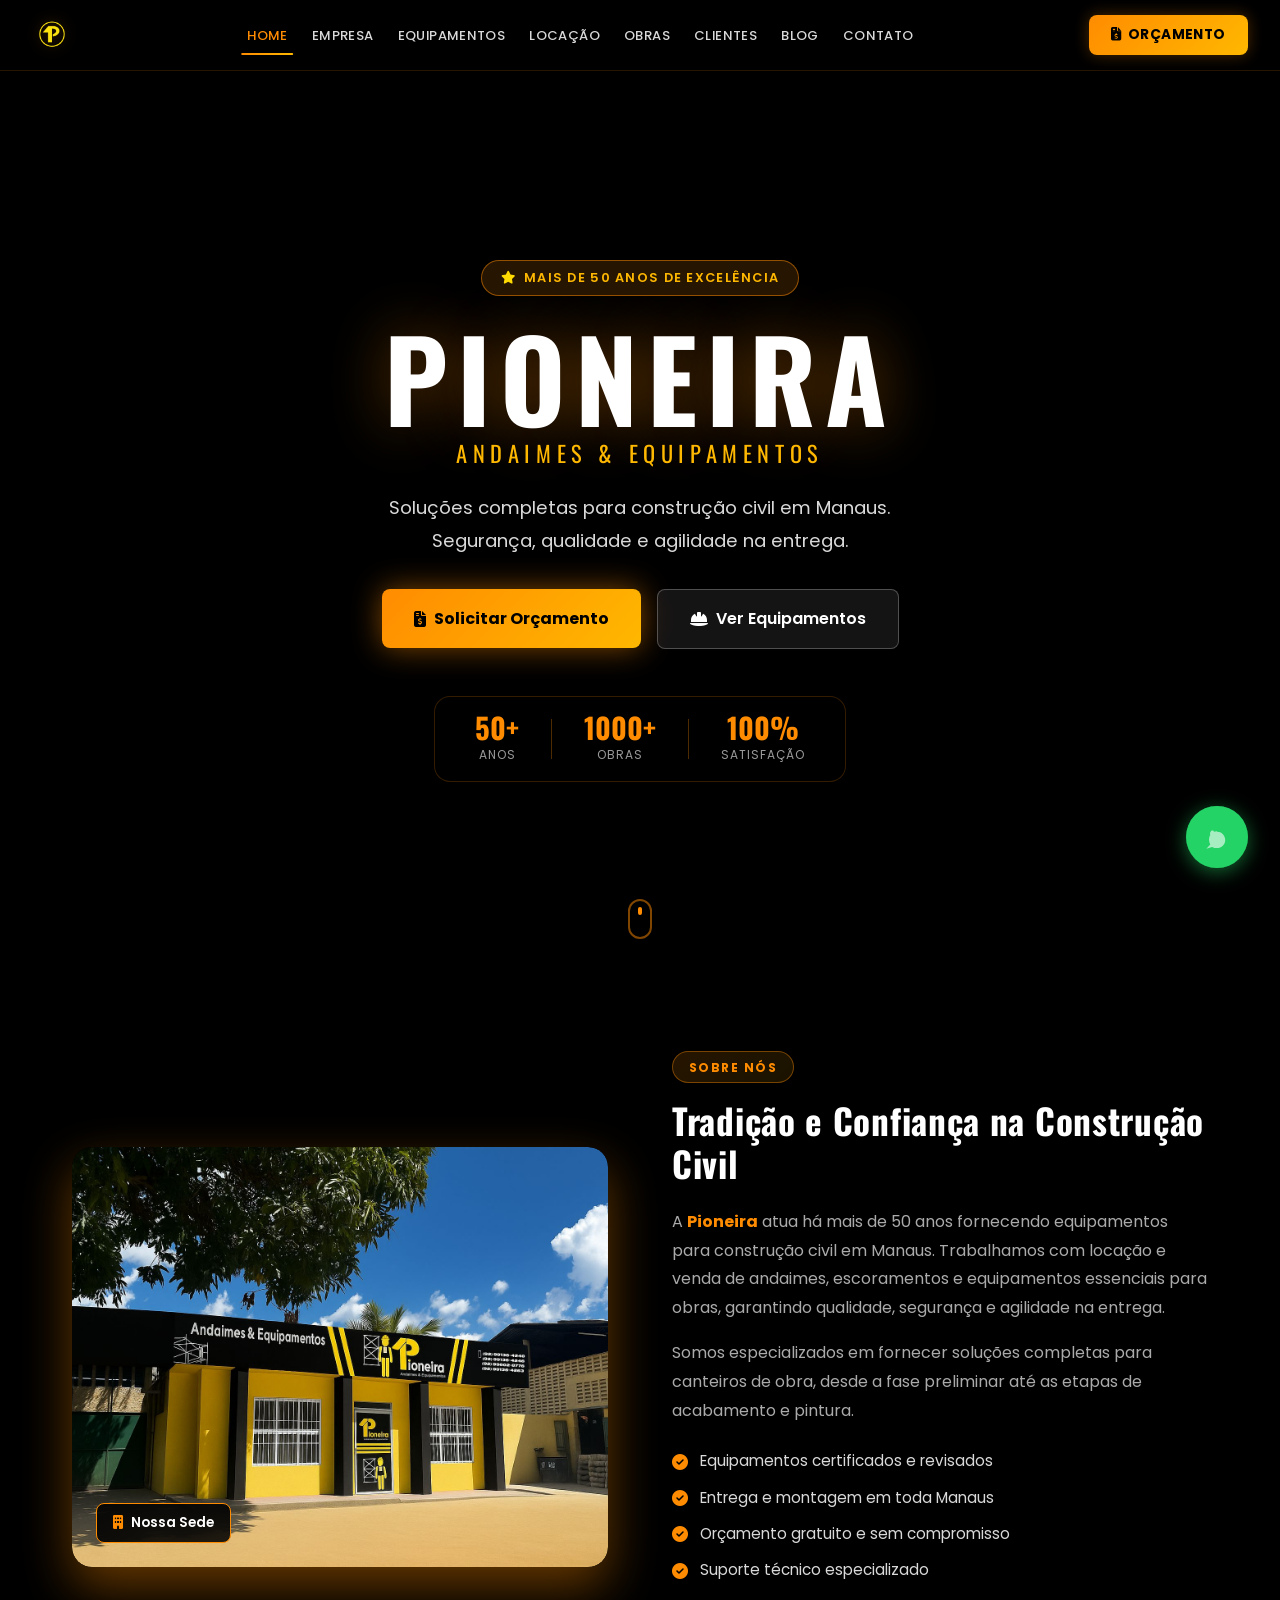
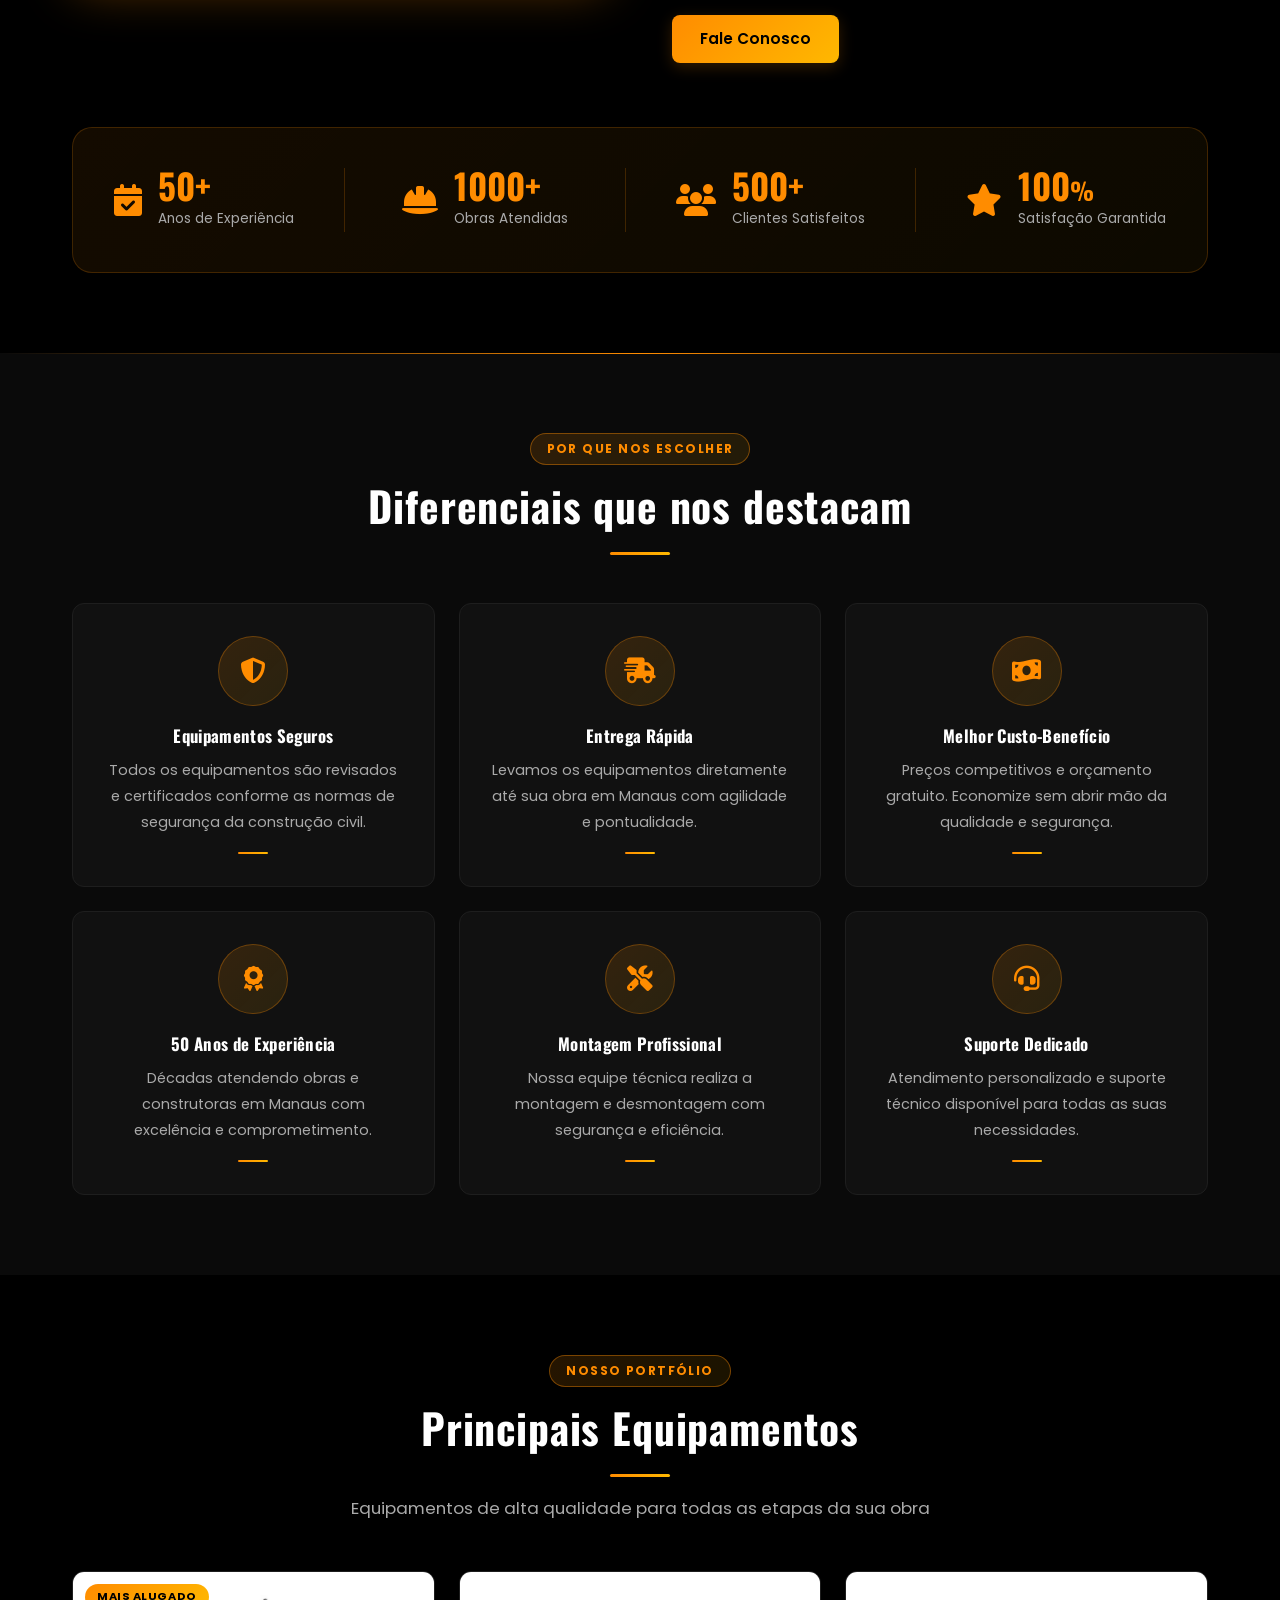
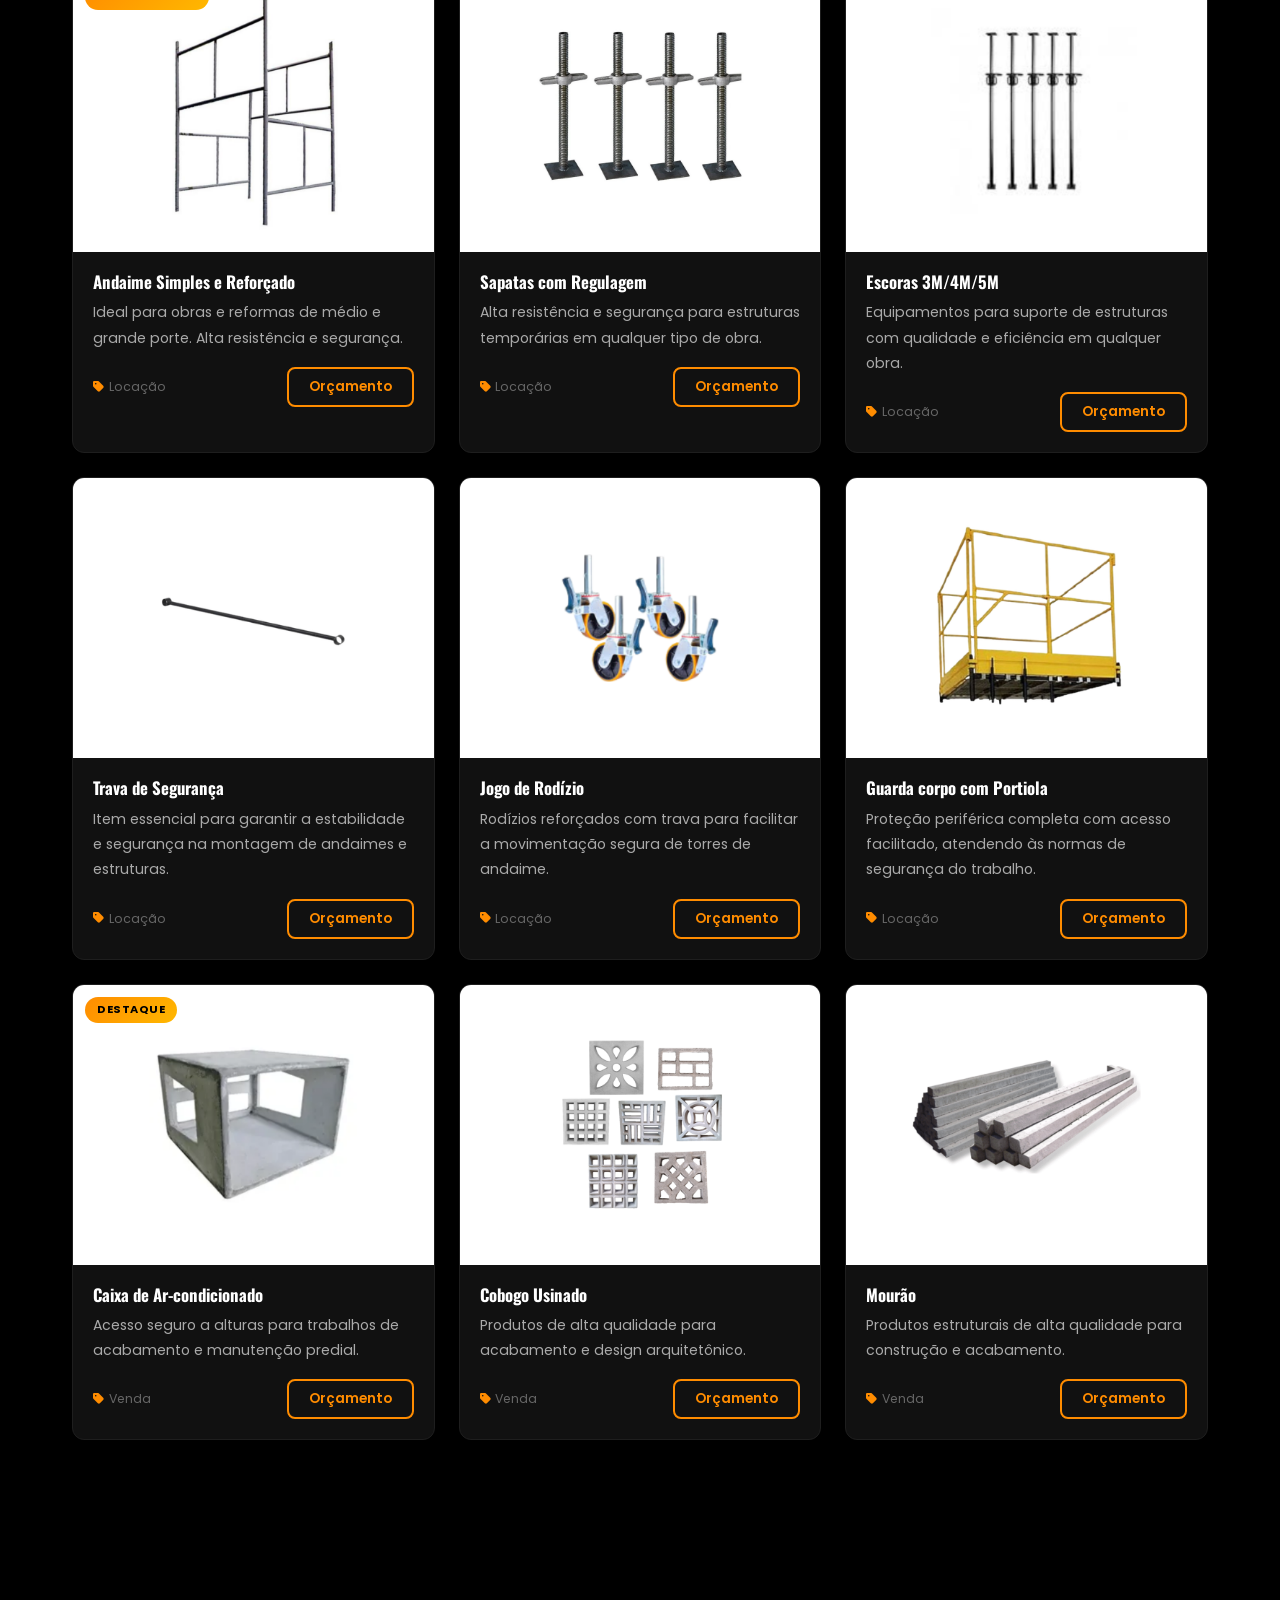
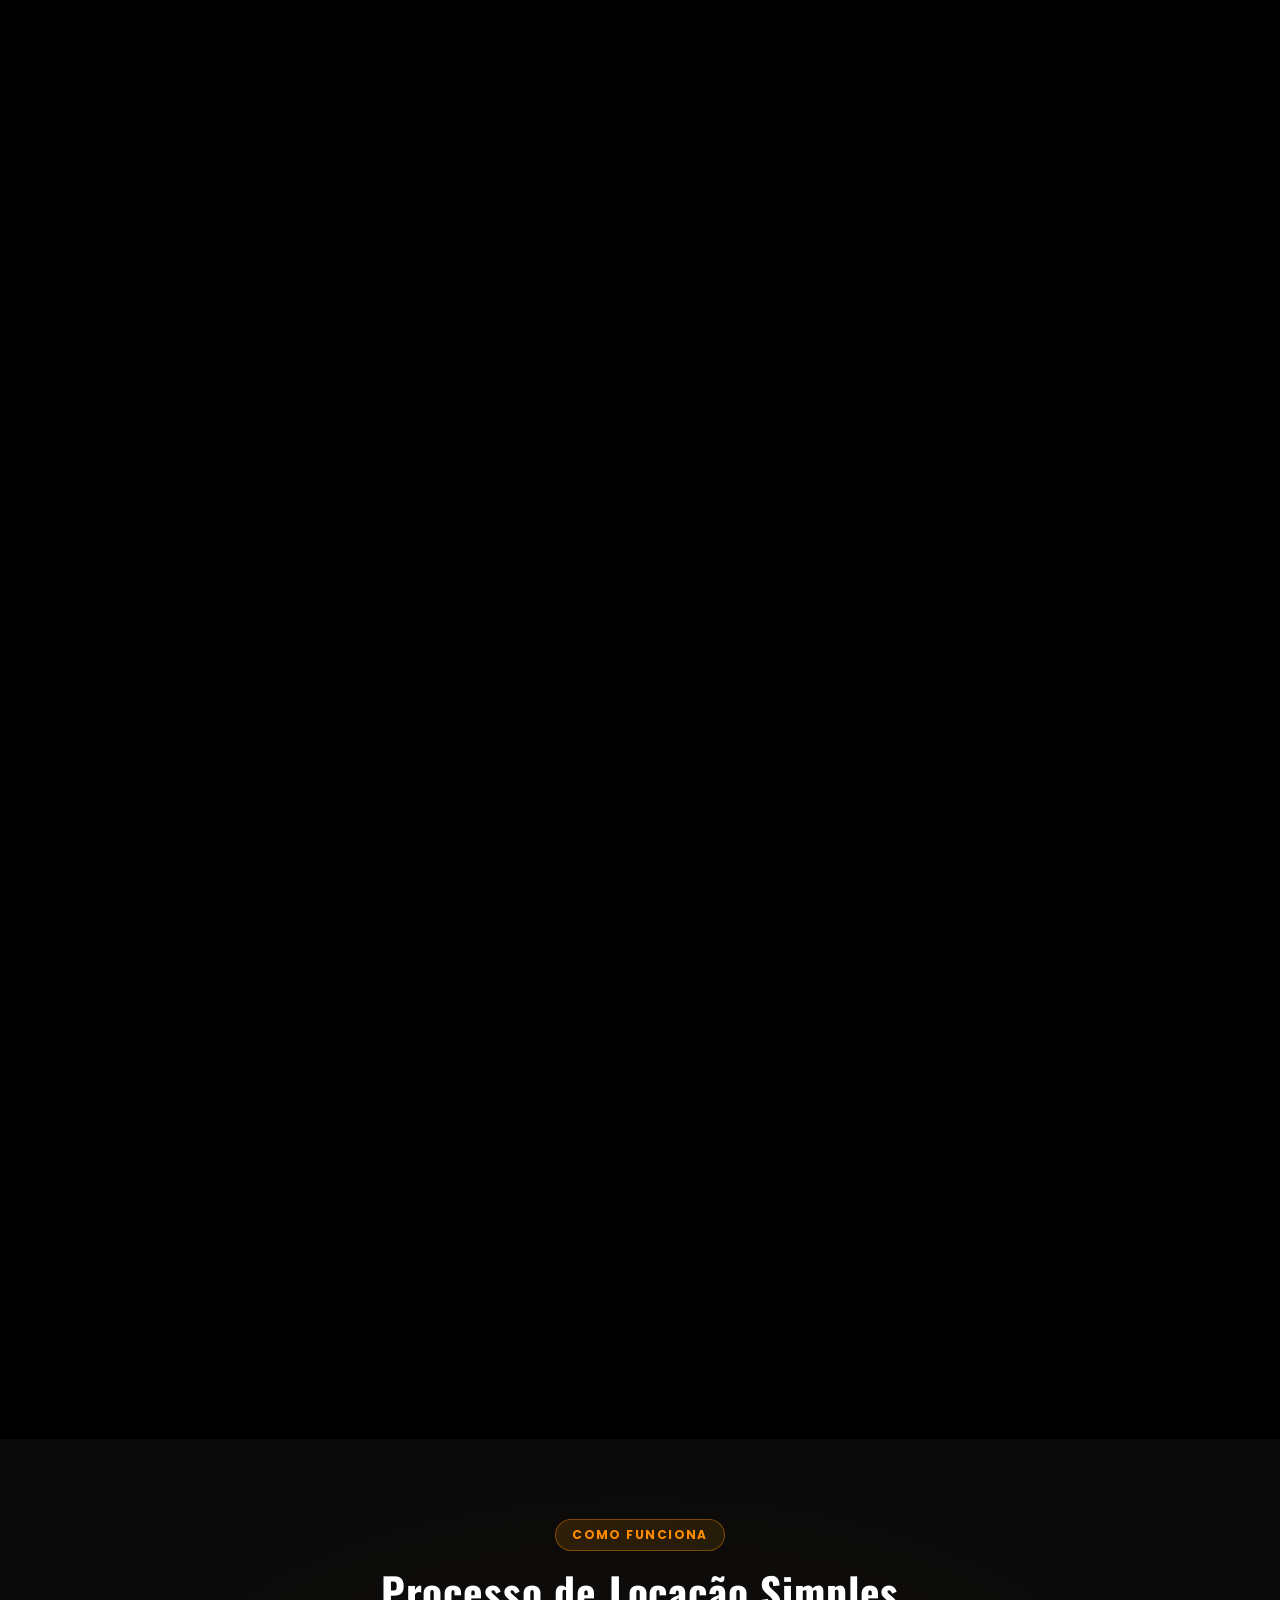
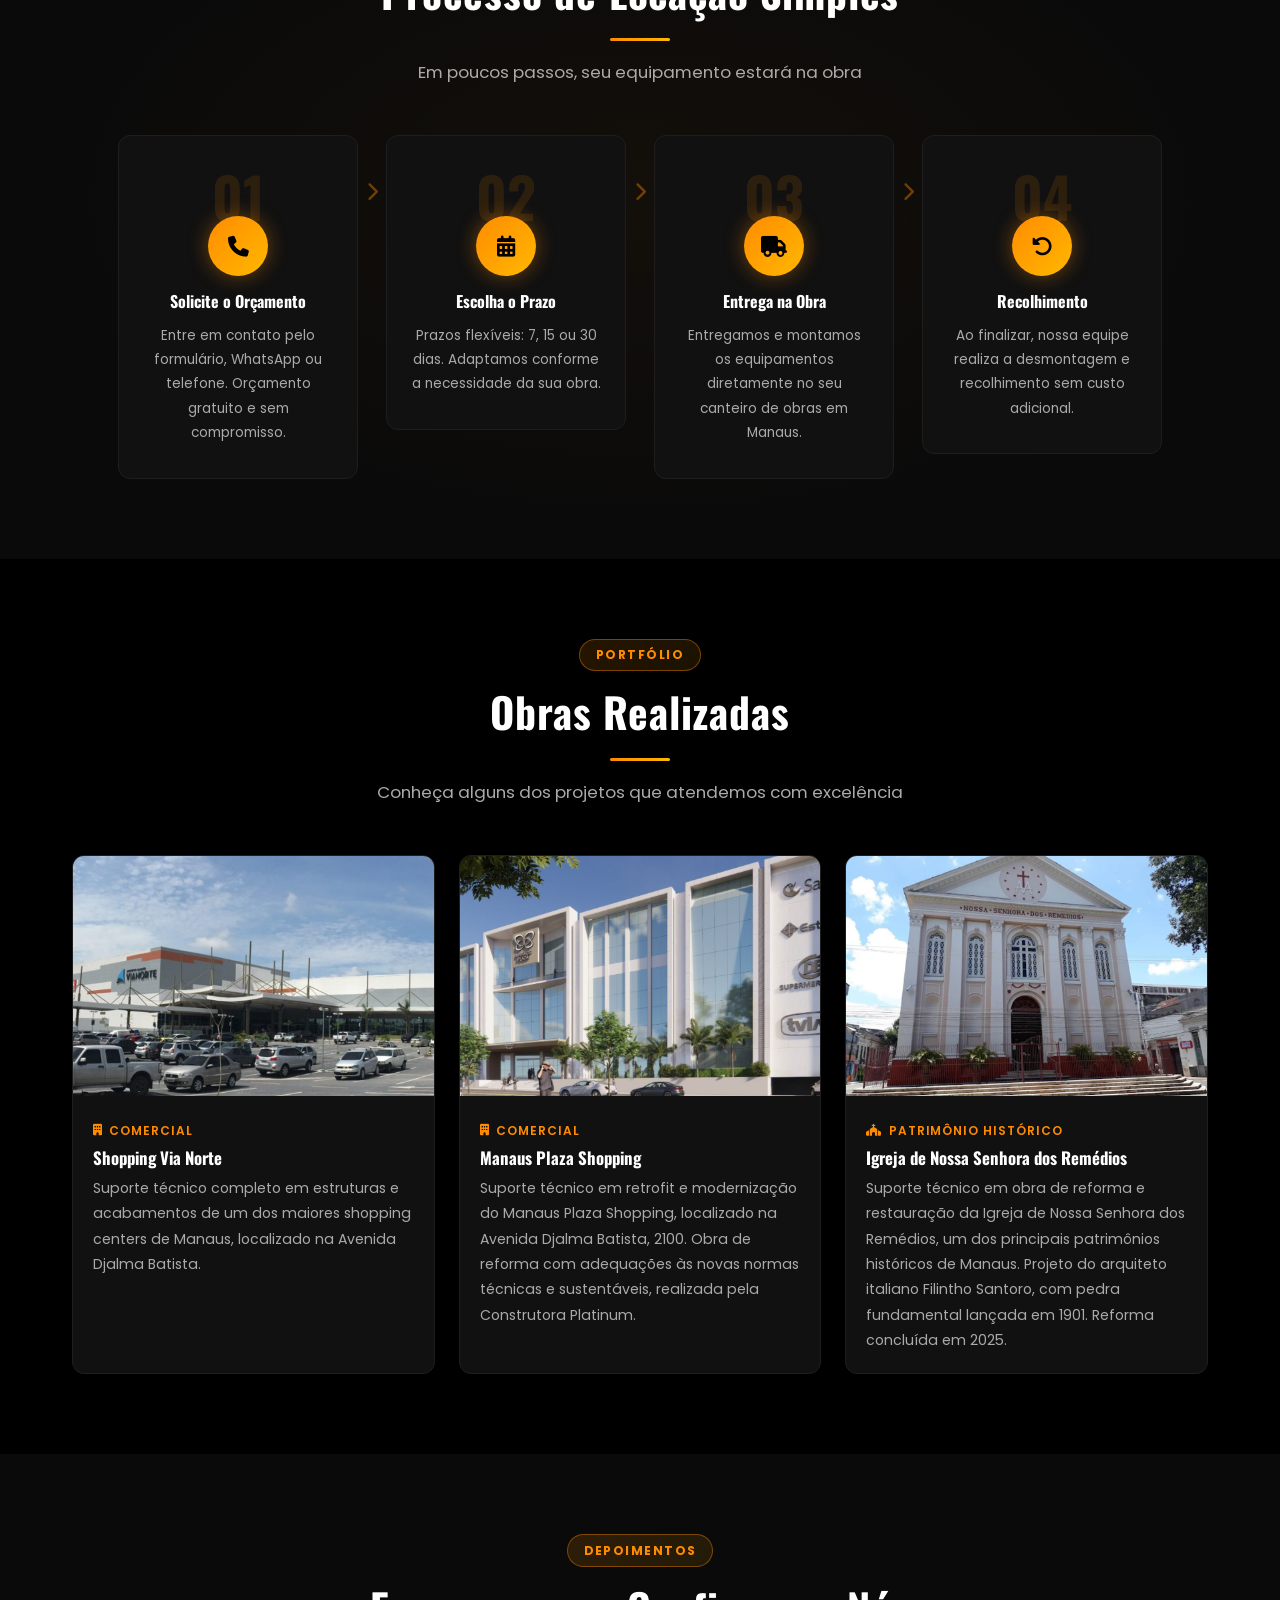
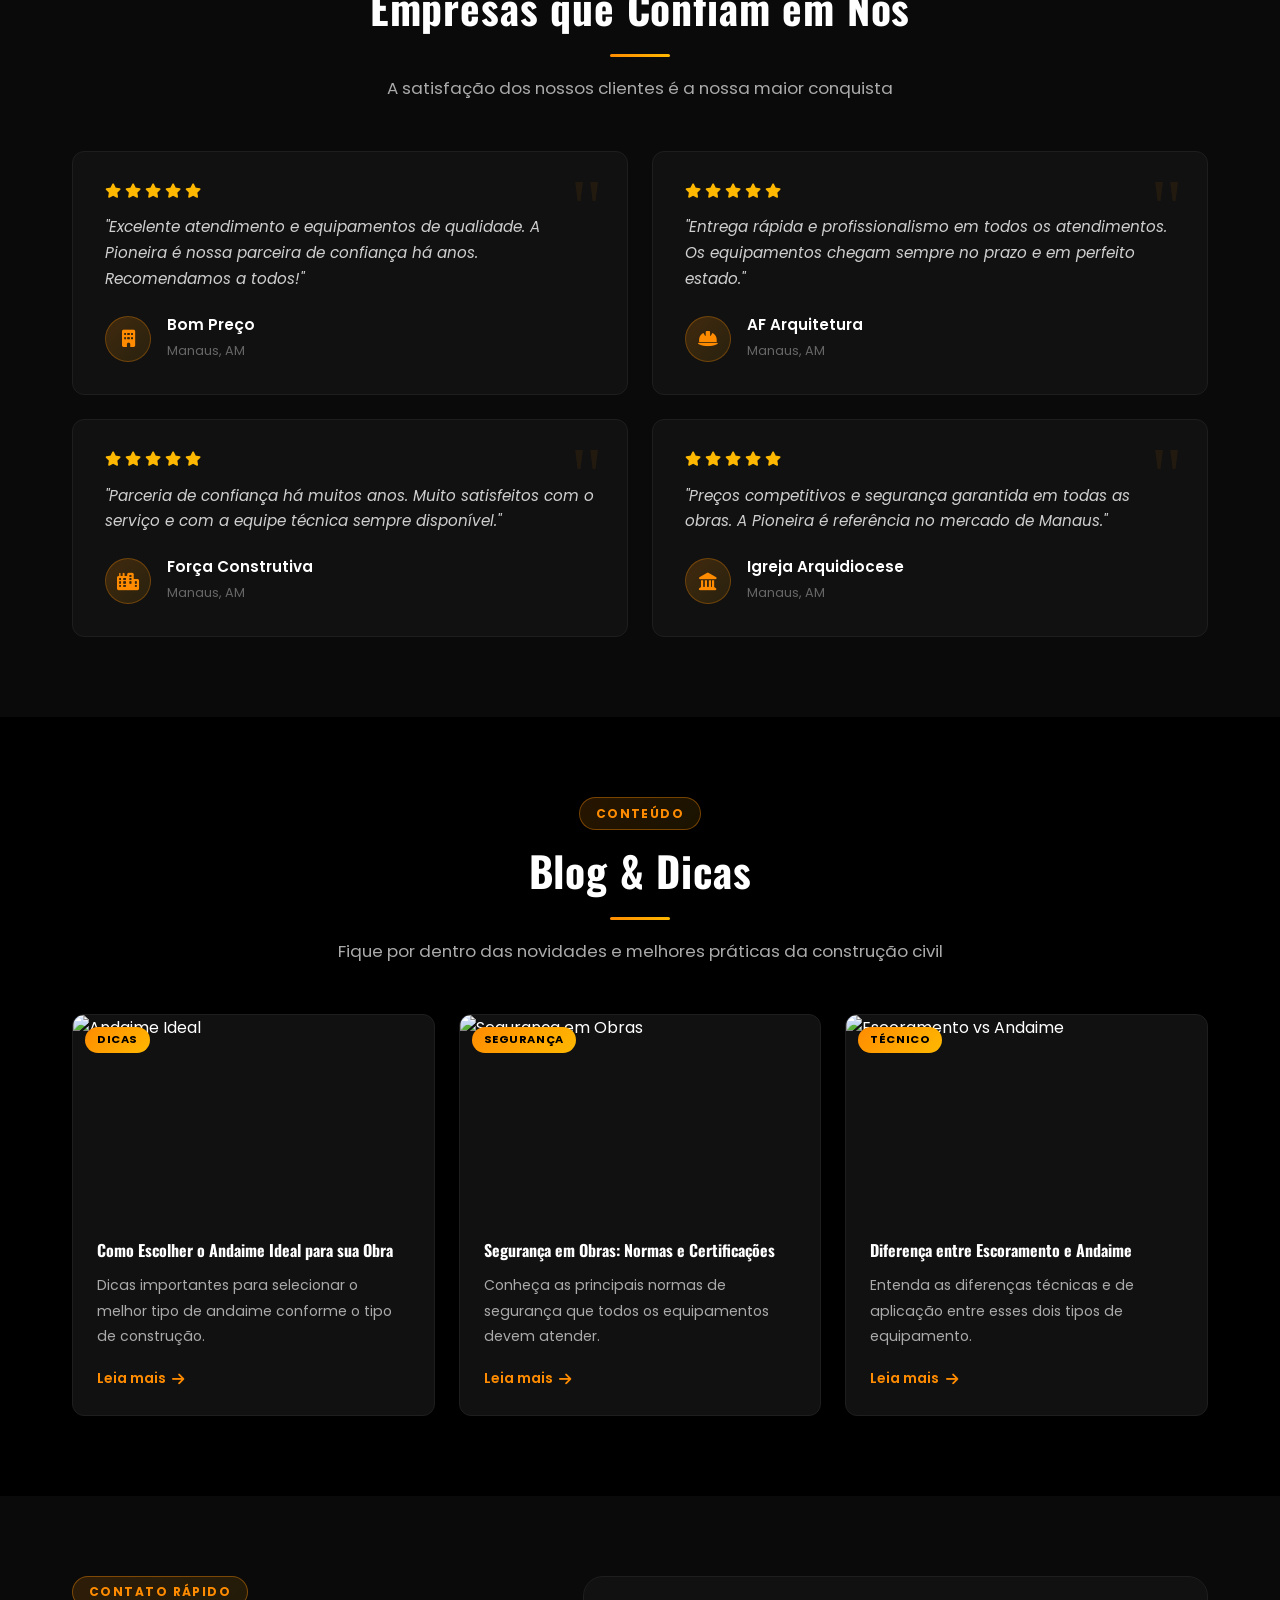
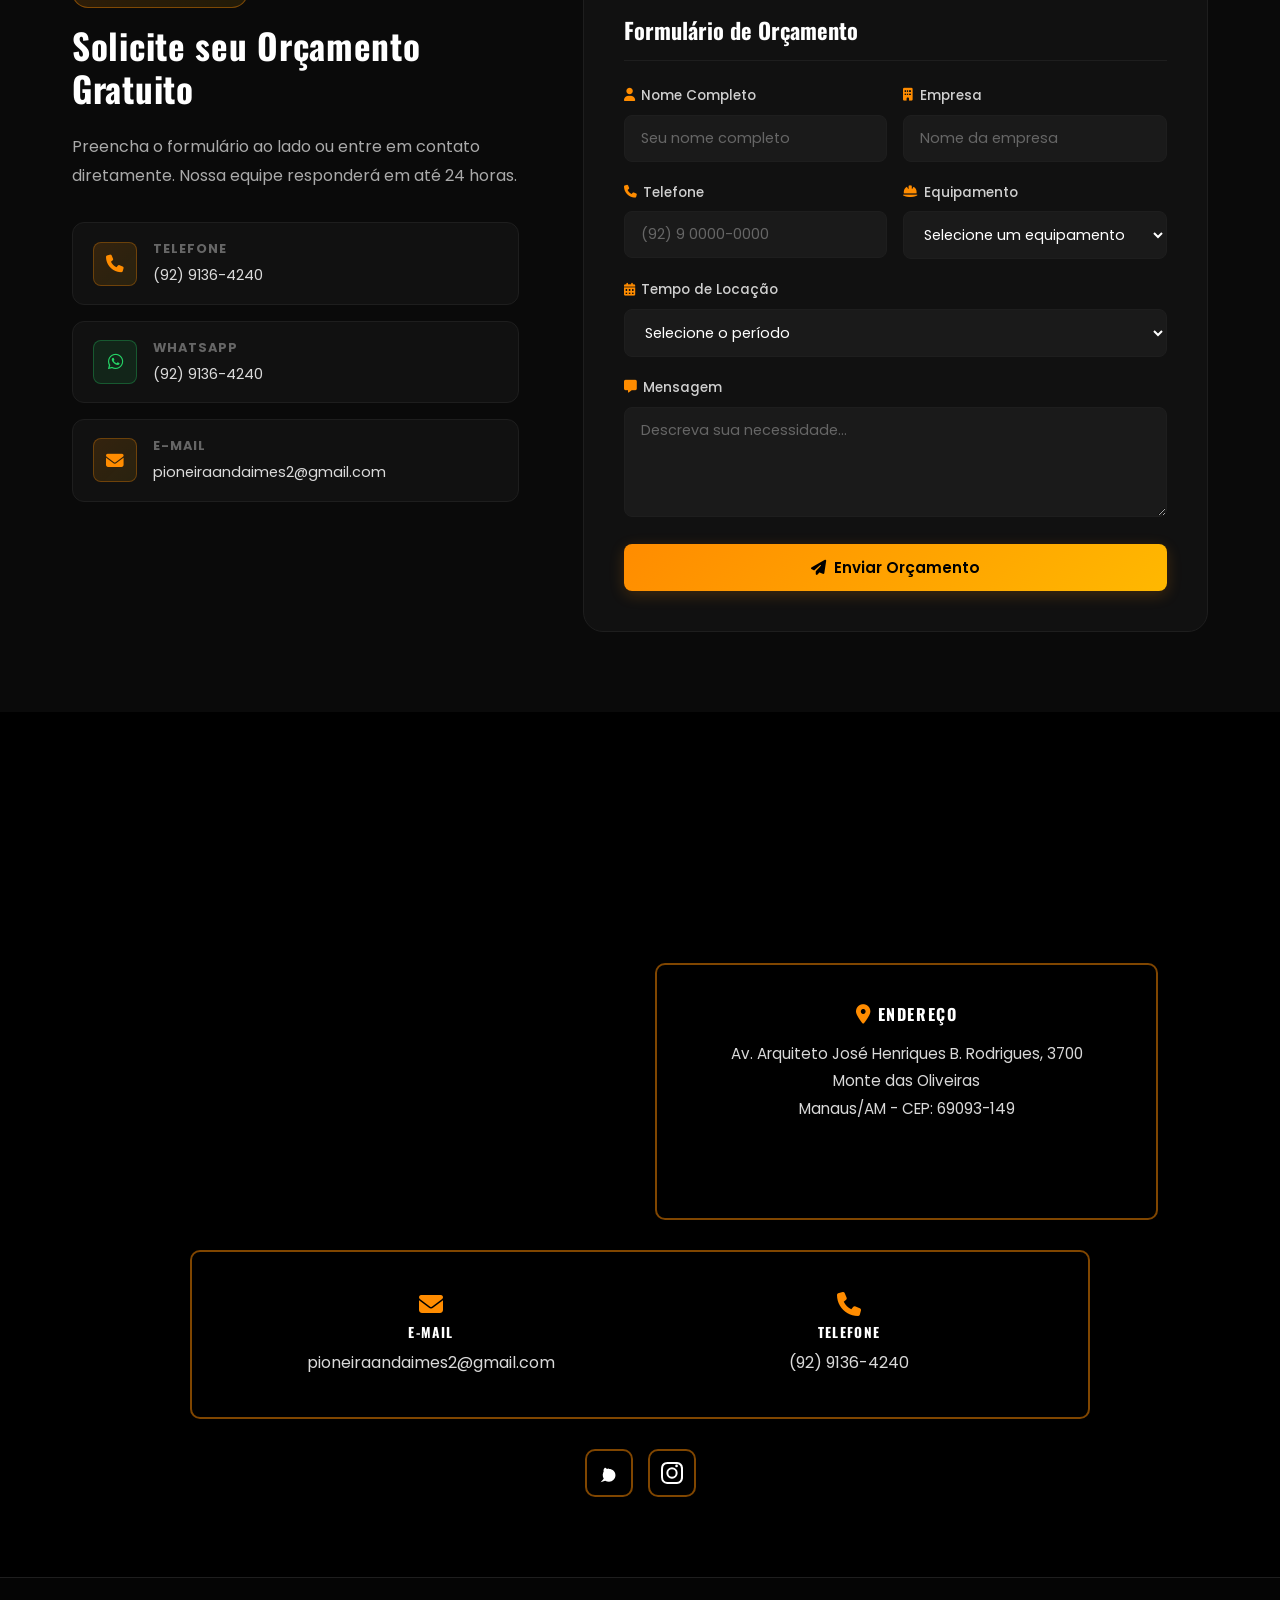
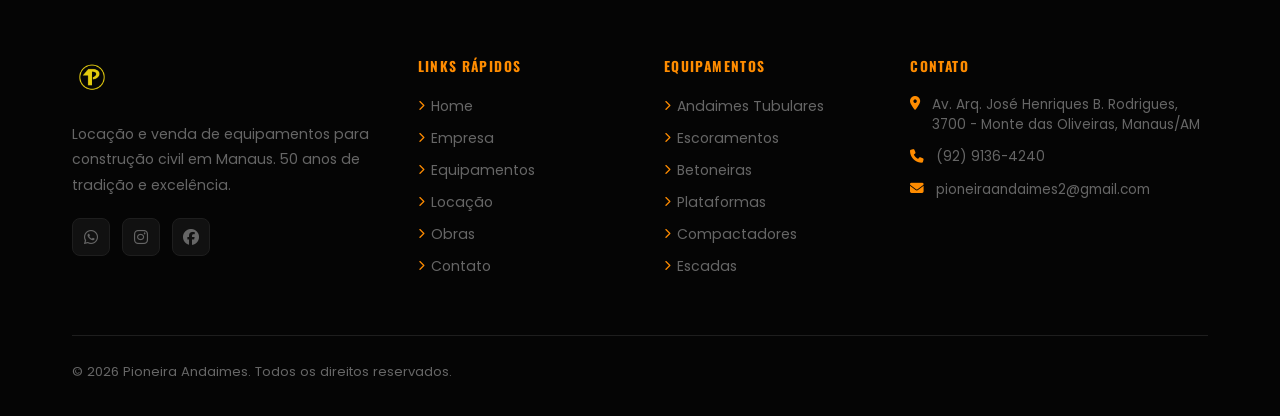
==== index.html @ 48df4286 "finalizado, graças a deus" ====
<!DOCTYPE html>
<html lang="pt-br">
<head>
    <meta charset="UTF-8">
    <meta name="viewport" content="width=device-width, initial-scale=1.0">
    <title>Pioneira | Andaimes e Equipamentos para Construção Civil</title>
   <meta name="description" content="Locação e venda de andaimes, escoramentos e equipamentos para construção civil em Manaus. 50 anos de experiência, segurança e qualidade.">
    <meta name="keywords" content="andaimes, locação, equipamentos, construção civil, Manaus">
    <link rel="preconnect" href="https://fonts.googleapis.com">
    <link rel="preconnect" href="https://fonts.gstatic.com" crossorigin>
    <link href="https://fonts.googleapis.com/css2?family=Poppins:wght@300;400;500;600;700;800;900&family=Oswald:wght@400;500;600;700&display=swap" rel="stylesheet">
   <!-- Adicione esta linha para o favicon -->
    <link rel="icon" href="imagens/logo.png" type="image/png">
    
    <link rel="stylesheet" href="https://cdnjs.cloudflare.com/ajax/libs/font-awesome/6.5.0/css/all.min.css">
    
    <link rel="stylesheet" href="css/styles.css">
</head>
<body>
    <header class="header" id="header">
        <nav class="navbar">
            <div class="navbar-container">
                <div class="navbar-logo">
                    <a href="#home">
                        <img src="imagens/logo.png" class="logo-img" alt="Pioneira Logo">
                    </a>
                </div>
                <ul class="navbar-menu" id="navbarMenu">
                    <li><a href="#home" class="nav-link">Home</a></li>
                    <li><a href="#empresa" class="nav-link">Empresa</a></li>
                    <li><a href="#equipamentos" class="nav-link">Equipamentos</a></li>
                    <li><a href="#locacao" class="nav-link">Locação</a></li>
                    <li><a href="#obras" class="nav-link">Obras</a></li>
                    <li><a href="#clientes" class="nav-link">Clientes</a></li>
                    <li><a href="#blog" class="nav-link">Blog</a></li>
                    <li><a href="#contato" class="nav-link">Contato</a></li>
                </ul>

                <!-- CTA + TOGGLE - DIREITA -->
                <div class="navbar-right">
                    <a href="#orcamento" class="btn btn-nav-cta">
                        <i class="fa-solid fa-file-invoice-dollar"></i>
                        Orçamento
                    </a>
                    <button class="navbar-toggle" id="navbarToggle" aria-label="Menu">
                        <span></span>
                        <span></span>
                        <span></span>
                    </button>
                </div>

            </div>
        </nav>
    </header>

    <!-- ==================== HERO ==================== -->
    <section class="hero" id="home">
        <video class="hero-video" autoplay muted loop playsinline>
            <source src="video/obra.mp4" type="video/mp4">
        </video>
        <div class="hero-overlay"></div>

        <div class="hero-particles">
            <span class="particle"></span>
            <span class="particle"></span>
            <span class="particle"></span>
            <span class="particle"></span>
            <span class="particle"></span>
            <span class="particle"></span>
        </div>

        <div class="hero-content">
            <div class="hero-badge">
                <i class="fa-solid fa-star"></i>
                Mais de 50 anos de excelência
            </div>
            <h1 class="hero-title">
                <span class="hero-title-line">PIONEIRA</span>
                <span class="hero-title-sub">ANDAIMES &amp; EQUIPAMENTOS</span>
            </h1>
            <p class="hero-subtitle">Soluções completas para construção civil em Manaus. Segurança, qualidade e agilidade na entrega.</p>
            <div class="hero-actions">
                <a href="#orcamento" class="btn btn-hero-primary">
                    <i class="fa-solid fa-file-invoice-dollar"></i>
                    Solicitar Orçamento
                </a>
                <a href="#equipamentos" class="btn btn-hero-secondary">
                    <i class="fa-solid fa-hard-hat"></i>
                    Ver Equipamentos
                </a>
            </div>
            <div class="hero-stats">
                <div class="hero-stat">
                    <strong>50+</strong>
                    <span>Anos</span>
                </div>
                <div class="hero-stat-divider"></div>
                <div class="hero-stat">
                    <strong>1000+</strong>
                    <span>Obras</span>
                </div>
                <div class="hero-stat-divider"></div>
                <div class="hero-stat">
                    <strong>100%</strong>
                    <span>Satisfação</span>
                </div>
            </div>
        </div>

        <div class="hero-scroll-indicator">
            <span></span>
        </div>
    </section>

    <!-- ==================== SOBRE A EMPRESA ==================== -->
    <section class="sobre" id="empresa">
        <div class="container">
            <div class="sobre-grid">
                <div class="sobre-image-wrapper reveal-left">
                    <div class="sobre-image-frame">
                        <img src="imagens/frentedaempresa.jpg" alt="Frente da Empresa Pioneira" class="sobre-img">
                        <div class="sobre-image-badge">
                            <i class="fa-solid fa-building"></i>
                            <span>Nossa Sede</span>
                        </div>
                    </div>
                </div>
                <div class="sobre-text-wrapper reveal-right">
                    <div class="section-label">Sobre Nós</div>
                    <h2 class="section-title-left">Tradição e Confiança na Construção Civil</h2>
                    <p>A <strong>Pioneira</strong> atua há mais de 50 anos fornecendo equipamentos para construção civil em Manaus. Trabalhamos com locação e venda de andaimes, escoramentos e equipamentos essenciais para obras, garantindo qualidade, segurança e agilidade na entrega.</p>
                    <p>Somos especializados em fornecer soluções completas para canteiros de obra, desde a fase preliminar até as etapas de acabamento e pintura.</p>
                    <div class="sobre-features">
                        <div class="sobre-feature">
                            <i class="fa-solid fa-check-circle"></i>
                            <span>Equipamentos certificados e revisados</span>
                        </div>
                        <div class="sobre-feature">
                            <i class="fa-solid fa-check-circle"></i>
                            <span>Entrega e montagem em toda Manaus</span>
                        </div>
                        <div class="sobre-feature">
                            <i class="fa-solid fa-check-circle"></i>
                            <span>Orçamento gratuito e sem compromisso</span>
                        </div>
                        <div class="sobre-feature">
                            <i class="fa-solid fa-check-circle"></i>
                            <span>Suporte técnico especializado</span>
                        </div>
                    </div>
                    <a href="#orcamento" class="btn btn-primary">Fale Conosco</a>
                </div>
            </div>

            <div class="stats-bar reveal-up">
                <div class="stat-item">
                    <i class="fa-solid fa-calendar-check"></i>
                    <div>
                        <h3 class="counter" data-target="50">0</h3>
                        <p>Anos de Experiência</p>
                    </div>
                </div>
                <div class="stat-divider"></div>
                <div class="stat-item">
                    <i class="fa-solid fa-helmet-safety"></i>
                    <div>
                        <h3 class="counter" data-target="1000">0</h3>
                        <p>Obras Atendidas</p>
                    </div>
                </div>
                <div class="stat-divider"></div>
                <div class="stat-item">
                    <i class="fa-solid fa-users"></i>
                    <div>
                        <h3 class="counter" data-target="500">0</h3>
                        <p>Clientes Satisfeitos</p>
                    </div>
                </div>
                <div class="stat-divider"></div>
                <div class="stat-item">
                    <i class="fa-solid fa-star"></i>
                    <div>
                        <h3>100<span class="stat-suffix">%</span></h3>
                        <p>Satisfação Garantida</p>
                    </div>
                </div>
            </div>
        </div>
    </section>

    <!-- ==================== VANTAGENS ==================== -->
    <section class="vantagens">
        <div class="container">
            <div class="section-label-center">Por que nos escolher</div>
            <h2 class="section-title">Diferenciais que nos destacam</h2>
            <div class="vantagens-grid">
                <div class="vantagem-card reveal-up" style="--delay: 0.1s">
                    <div class="vantagem-icon"><i class="fa-solid fa-shield-halved"></i></div>
                    <h3>Equipamentos Seguros</h3>
                    <p>Todos os equipamentos são revisados e certificados conforme as normas de segurança da construção civil.</p>
                    <div class="vantagem-line"></div>
                </div>
                <div class="vantagem-card reveal-up" style="--delay: 0.2s">
                    <div class="vantagem-icon"><i class="fa-solid fa-truck-fast"></i></div>
                    <h3>Entrega Rápida</h3>
                    <p>Levamos os equipamentos diretamente até sua obra em Manaus com agilidade e pontualidade.</p>
                    <div class="vantagem-line"></div>
                </div>
                <div class="vantagem-card reveal-up" style="--delay: 0.3s">
                    <div class="vantagem-icon"><i class="fa-solid fa-money-bill-wave"></i></div>
                    <h3>Melhor Custo-Benefício</h3>
                    <p>Preços competitivos e orçamento gratuito. Economize sem abrir mão da qualidade e segurança.</p>
                    <div class="vantagem-line"></div>
                </div>
                <div class="vantagem-card reveal-up" style="--delay: 0.4s">
                    <div class="vantagem-icon"><i class="fa-solid fa-award"></i></div>
                    <h3>50 Anos de Experiência</h3>
                    <p>Décadas atendendo obras e construtoras em Manaus com excelência e comprometimento.</p>
                    <div class="vantagem-line"></div>
                </div>
                <div class="vantagem-card reveal-up" style="--delay: 0.5s">
                    <div class="vantagem-icon"><i class="fa-solid fa-screwdriver-wrench"></i></div>
                    <h3>Montagem Profissional</h3>
                    <p>Nossa equipe técnica realiza a montagem e desmontagem com segurança e eficiência.</p>
                    <div class="vantagem-line"></div>
                </div>
                <div class="vantagem-card reveal-up" style="--delay: 0.6s">
                    <div class="vantagem-icon"><i class="fa-solid fa-headset"></i></div>
                    <h3>Suporte Dedicado</h3>
                    <p>Atendimento personalizado e suporte técnico disponível para todas as suas necessidades.</p>
                    <div class="vantagem-line"></div>
                </div>
            </div>
        </div>
    </section>

  <!-- ==================== EQUIPAMENTOS ==================== -->
<section class="equipamentos" id="equipamentos">
    <div class="container">
        <div class="section-label-center">Nosso Portfólio</div>
        <h2 class="section-title">Principais Equipamentos</h2>
        <p class="section-subtitle">Equipamentos de alta qualidade para todas as etapas da sua obra</p>
        
        <div class="equipamentos-grid">
            
            <!-- 1. ANDAIME -->
            <div class="equipamento-card reveal-up" style="--delay: 0.1s">
                <div class="equipamento-img-wrapper">
                    <img src="imagens/andaimes.png" alt="Andaime Simples e Reforçado">
                    <div class="equipamento-overlay">
                        <a href="#orcamento" class="btn btn-overlay">Solicitar Orçamento</a>
                    </div>
                    <div class="equipamento-badge">Mais Alugado</div>
                </div>
                <div class="equipamento-info">
                    <h3>Andaime Simples e Reforçado</h3>
                    <p>Ideal para obras e reformas de médio e grande porte. Alta resistência e segurança.</p>
                    <div class="equipamento-footer">
                        <span class="equipamento-tag"><i class="fa-solid fa-tag"></i> Locação</span>
                        <button class="btn btn-outline" onclick="document.getElementById('orcamento').scrollIntoView({behavior:'smooth'})">Orçamento</button>
                    </div>
                </div>
            </div>

            <!-- 2. SAPATAS -->
            <div class="equipamento-card reveal-up" style="--delay: 0.2s">
                <div class="equipamento-img-wrapper">
                    <img src="imagens/sapatas.png" alt="Sapatas com Regulagem">
                    <div class="equipamento-overlay">
                        <a href="#orcamento" class="btn btn-overlay">Solicitar Orçamento</a>
                    </div>
                </div>
                <div class="equipamento-info">
                    <h3>Sapatas com Regulagem</h3>
                    <p>Alta resistência e segurança para estruturas temporárias em qualquer tipo de obra.</p>
                    <div class="equipamento-footer">
                        <span class="equipamento-tag"><i class="fa-solid fa-tag"></i> Locação</span>
                        <button class="btn btn-outline" onclick="document.getElementById('orcamento').scrollIntoView({behavior:'smooth'})">Orçamento</button>
                    </div>
                </div>
            </div>

            <!-- 3. ESCORAS -->
            <div class="equipamento-card reveal-up" style="--delay: 0.3s">
                <div class="equipamento-img-wrapper">
                    <img src="imagens/escoras.png" alt="Escoras 3M/4M/5M">
                    <div class="equipamento-overlay">
                        <a href="#orcamento" class="btn btn-overlay">Solicitar Orçamento</a>
                    </div>
                </div>
                <div class="equipamento-info">
                    <h3>Escoras 3M/4M/5M</h3>
                    <p>Equipamentos para suporte de estruturas com qualidade e eficiência em qualquer obra.</p>
                    <div class="equipamento-footer">
                        <span class="equipamento-tag"><i class="fa-solid fa-tag"></i> Locação</span>
                        <button class="btn btn-outline" onclick="document.getElementById('orcamento').scrollIntoView({behavior:'smooth'})">Orçamento</button>
                    </div>
                </div>
            </div>
                        <!-- 16. TRAVA DE SEGURANÇA -->
            <div class="equipamento-card reveal-up" style="--delay: 1.6s">
                <div class="equipamento-img-wrapper">
                    <img src="imagens/trava.png" alt="Trava de Segurança">
                    <div class="equipamento-overlay">
                        <a href="#orcamento" class="btn btn-overlay">Solicitar Orçamento</a>
                    </div>
                </div>
                <div class="equipamento-info">
                    <h3>Trava de Segurança</h3>
                    <p>Item essencial para garantir a estabilidade e segurança na montagem de andaimes e estruturas.</p>
                    <div class="equipamento-footer">
                        <span class="equipamento-tag"><i class="fa-solid fa-tag"></i> Locação</span>
                        <button class="btn btn-outline" onclick="document.getElementById('orcamento').scrollIntoView({behavior:'smooth'})">Orçamento</button>
                    </div>
                </div>
            </div>

            <!-- 17. JOGO DE RODÍZIO -->
            <div class="equipamento-card reveal-up" style="--delay: 1.7s">
                <div class="equipamento-img-wrapper">
                    <img src="imagens/jogo rodizio.png" alt="Jogo de Rodízio">
                    <div class="equipamento-overlay">
                        <a href="#orcamento" class="btn btn-overlay">Solicitar Orçamento</a>
                    </div>
                </div>
                <div class="equipamento-info">
                    <h3>Jogo de Rodízio</h3>
                    <p>Rodízios reforçados com trava para facilitar a movimentação segura de torres de andaime.</p>
                    <div class="equipamento-footer">
                        <span class="equipamento-tag"><i class="fa-solid fa-tag"></i> Locação</span>
                        <button class="btn btn-outline" onclick="document.getElementById('orcamento').scrollIntoView({behavior:'smooth'})">Orçamento</button>
                    </div>
                </div>
            </div>

            <!-- 18. GUARDA CORPO COM PORTIOLA -->
            <div class="equipamento-card reveal-up" style="--delay: 1.8s">
                <div class="equipamento-img-wrapper">
                    <img src="imagens/guarda corpo.png" alt="Guarda corpo com Portiola">
                    <div class="equipamento-overlay">
                        <a href="#orcamento" class="btn btn-overlay">Solicitar Orçamento</a>
                    </div>
                </div>
                <div class="equipamento-info">
                    <h3>Guarda corpo com Portiola</h3>
                    <p>Proteção periférica completa com acesso facilitado, atendendo às normas de segurança do trabalho.</p>
                    <div class="equipamento-footer">
                        <span class="equipamento-tag"><i class="fa-solid fa-tag"></i> Locação</span>
                        <button class="btn btn-outline" onclick="document.getElementById('orcamento').scrollIntoView({behavior:'smooth'})">Orçamento</button>
                    </div>
                </div>
            </div>


            <!-- 4. CAIXA DE AR -->
            <div class="equipamento-card reveal-up" style="--delay: 0.4s">
                <div class="equipamento-img-wrapper">
                    <img src="imagens/caixas.png" alt="Caixa de Ar-condicionado">
                    <div class="equipamento-overlay">
                        <a href="#orcamento" class="btn btn-overlay">Solicitar Orçamento</a>
                    </div>
                    <div class="equipamento-badge">Destaque</div>
                </div>
                <div class="equipamento-info">
                    <h3>Caixa de Ar-condicionado</h3>
                    <p>Acesso seguro a alturas para trabalhos de acabamento e manutenção predial.</p>
                    <div class="equipamento-footer">
                        <span class="equipamento-tag"><i class="fa-solid fa-tag"></i> Venda</span>
                        <button class="btn btn-outline" onclick="document.getElementById('orcamento').scrollIntoView({behavior:'smooth'})">Orçamento</button>
                    </div>
                </div>
            </div>

            <!-- 5. COBOGO -->
            <div class="equipamento-card reveal-up" style="--delay: 0.5s">
                <div class="equipamento-img-wrapper">
                    <img src="imagens/cobogo.png" alt="Cobogo Usinado">
                    <div class="equipamento-overlay">
                        <a href="#orcamento" class="btn btn-overlay">Solicitar Orçamento</a>
                    </div>
                </div>
                <div class="equipamento-info">
                    <h3>Cobogo Usinado</h3>
                    <p>Produtos de alta qualidade para acabamento e design arquitetônico.</p>
                    <div class="equipamento-footer">
                        <span class="equipamento-tag"><i class="fa-solid fa-tag"></i> Venda</span>
                        <button class="btn btn-outline" onclick="document.getElementById('orcamento').scrollIntoView({behavior:'smooth'})">Orçamento</button>
                    </div>
                </div>
            </div>

            <!-- 6. MOURÃO -->
            <div class="equipamento-card reveal-up" style="--delay: 0.6s">
                <div class="equipamento-img-wrapper">
                    <img src="imagens/mourao.png" alt="Mourão">
                    <div class="equipamento-overlay">
                        <a href="#orcamento" class="btn btn-overlay">Solicitar Orçamento</a>
                    </div>
                </div>
                <div class="equipamento-info">
                    <h3>Mourão</h3>
                    <p>Produtos estruturais de alta qualidade para construção e acabamento.</p>
                    <div class="equipamento-footer">
                        <span class="equipamento-tag"><i class="fa-solid fa-tag"></i> Venda</span>
                        <button class="btn btn-outline" onclick="document.getElementById('orcamento').scrollIntoView({behavior:'smooth'})">Orçamento</button>
                    </div>
                </div>
            </div>

            <!-- 7. PINGADEIRA DE CONCRETO -->
            <div class="equipamento-card reveal-up" style="--delay: 0.7s">
                <div class="equipamento-img-wrapper">
                    <img src="imagens/pingadeira.png" alt="Pingadeira de Concreto">
                    <div class="equipamento-overlay">
                        <a href="#orcamento" class="btn btn-overlay">Solicitar Orçamento</a>
                    </div>
                </div>
                <div class="equipamento-info">
                    <h3>Pingadeira de Concreto</h3>
                    <p>Proteção eficiente contra infiltrações em janelas e portas. Durável e resistente ao tempo.</p>
                    <div class="equipamento-footer">
                        <span class="equipamento-tag"><i class="fa-solid fa-tag"></i> Venda</span>
                        <button class="btn btn-outline" onclick="document.getElementById('orcamento').scrollIntoView({behavior:'smooth'})">Orçamento</button>
                    </div>
                </div>
            </div>

            <!-- 8. BLOCOS DE CONCRETO -->
            <div class="equipamento-card reveal-up" style="--delay: 0.8s">
                <div class="equipamento-img-wrapper">
                    <img src="imagens/bloco de concreto.png" alt="Blocos de Concreto">
                    <div class="equipamento-overlay">
                        <a href="#orcamento" class="btn btn-overlay">Solicitar Orçamento</a>
                    </div>
                </div>
                <div class="equipamento-info">
                    <h3>Blocos de Concreto</h3>
                    <p>Blocos estruturais de alta qualidade para alvenaria e construção. Resistência garantida.</p>
                    <div class="equipamento-footer">
                        <span class="equipamento-tag"><i class="fa-solid fa-tag"></i> Venda</span>
                        <button class="btn btn-outline" onclick="document.getElementById('orcamento').scrollIntoView({behavior:'smooth'})">Orçamento</button>
                    </div>
                </div>
            </div>

            <!-- 9. CANALETAS DE CONCRETO -->
            <div class="equipamento-card reveal-up" style="--delay: 0.9s">
                <div class="equipamento-img-wrapper">
                    <img src="imagens/canaletas.png" alt="Canaletas de Concreto">
                    <div class="equipamento-overlay">
                        <a href="#orcamento" class="btn btn-overlay">Solicitar Orçamento</a>
                    </div>
                </div>
                <div class="equipamento-info">
                    <h3>Canaletas de Concreto</h3>
                    <p>Sistema de drenagem eficiente para obras. Ideal para controle de águas pluviais.</p>
                    <div class="equipamento-footer">
                        <span class="equipamento-tag"><i class="fa-solid fa-tag"></i> Venda</span>
                        <button class="btn btn-outline" onclick="document.getElementById('orcamento').scrollIntoView({behavior:'smooth'})">Orçamento</button>
                    </div>
                </div>
            </div>

            <!-- 10. PEDRA PARA JANELA E PORTA -->
            <div class="equipamento-card reveal-up" style="--delay: 1.0s">
                <div class="equipamento-img-wrapper">
                    <img src="imagens/Pedra para janela e porta.png" alt="Pedra para Janela e Porta">
                    <div class="equipamento-overlay">
                        <a href="#orcamento" class="btn btn-overlay">Solicitar Orçamento</a>
                    </div>
                </div>
                <div class="equipamento-info">
                    <h3>Pedra para Janela e Porta</h3>
                    <p>Acabamento elegante e funcional para vãos de janelas e portas. Qualidade premium.</p>
                    <div class="equipamento-footer">
                        <span class="equipamento-tag"><i class="fa-solid fa-tag"></i> Venda</span>
                        <button class="btn btn-outline" onclick="document.getElementById('orcamento').scrollIntoView({behavior:'smooth'})">Orçamento</button>
                    </div>
                </div>
            </div>

            <!-- 11. PAVER DE CONCRETO -->
            <div class="equipamento-card reveal-up" style="--delay: 1.1s">
                <div class="equipamento-img-wrapper">
                    <img src="imagens/paver de concreto.png" alt="Paver de Concreto">
                    <div class="equipamento-overlay">
                        <a href="#orcamento" class="btn btn-overlay">Solicitar Orçamento</a>
                    </div>
                </div>
                <div class="equipamento-info">
                    <h3>Paver de Concreto</h3>
                    <p>Revestimento durável para pisos e áreas externas. Resistência e estética garantidas.</p>
                    <div class="equipamento-footer">
                        <span class="equipamento-tag"><i class="fa-solid fa-tag"></i> Venda</span>
                        <button class="btn btn-outline" onclick="document.getElementById('orcamento').scrollIntoView({behavior:'smooth'})">Orçamento</button>
                    </div>
                </div>
            </div>

            <!-- 12. TUBO DE CONCRETO -->
            <div class="equipamento-card reveal-up" style="--delay: 1.2s">
                <div class="equipamento-img-wrapper">
                    <img src="imagens/Tubo de concreto.png" alt="Tubo de Concreto">
                    <div class="equipamento-overlay">
                        <a href="#orcamento" class="btn btn-overlay">Solicitar Orçamento</a>
                    </div>
                </div>
                <div class="equipamento-info">
                    <h3>Tubo de Concreto</h3>
                    <p>Tubulação para drenagem e infraestrutura. Resistência estrutural comprovada.</p>
                    <div class="equipamento-footer">
                        <span class="equipamento-tag"><i class="fa-solid fa-tag"></i> Venda</span>
                        <button class="btn btn-outline" onclick="document.getElementById('orcamento').scrollIntoView({behavior:'smooth'})">Orçamento</button>
                    </div>
                </div>
            </div>

            <!-- 13. VIGOTA -->
            <div class="equipamento-card reveal-up" style="--delay: 1.3s">
                <div class="equipamento-img-wrapper">
                    <img src="imagens/Vigota.png" alt="Vigota">
                    <div class="equipamento-overlay">
                        <a href="#orcamento" class="btn btn-overlay">Solicitar Orçamento</a>
                    </div>
                </div>
                <div class="equipamento-info">
                    <h3>Vigota</h3>
                    <p>Elemento estrutural para lajes e pisos. Resistência e durabilidade garantidas.</p>
                    <div class="equipamento-footer">
                        <span class="equipamento-tag"><i class="fa-solid fa-tag"></i> Venda</span>
                        <button class="btn btn-outline" onclick="document.getElementById('orcamento').scrollIntoView({behavior:'smooth'})">Orçamento</button>
                    </div>
                </div>
            </div>

            <!-- 14. TUBO DE CIMENTO SEMI REDONDO -->
            <div class="equipamento-card reveal-up" style="--delay: 1.4s">
                <div class="equipamento-img-wrapper">
                    <img src="imagens/Tubo de cimento Semi-redondo.png" alt="Tubo de Cimento Semi Redondo">
                    <div class="equipamento-overlay">
                        <a href="#orcamento" class="btn btn-overlay">Solicitar Orçamento</a>
                    </div>
                </div>
                <div class="equipamento-info">
                    <h3>Tubo de Cimento Semi Redondo</h3>
                    <p>Solução versátil para drenagem e acabamento. Qualidade e durabilidade asseguradas.</p>
                    <div class="equipamento-footer">
                        <span class="equipamento-tag"><i class="fa-solid fa-tag"></i> Venda</span>
                        <button class="btn btn-outline" onclick="document.getElementById('orcamento').scrollIntoView({behavior:'smooth'})">Orçamento</button>
                    </div>
                </div>
            </div>

            <!-- 15. MESA DE CONCRETO -->
            <div class="equipamento-card reveal-up" style="--delay: 1.5s">
                <div class="equipamento-img-wrapper">
                    <img src="imagens/Mesa de Concreto.png" alt="Mesa de Concreto">
                    <div class="equipamento-overlay">
                        <a href="#orcamento" class="btn btn-overlay">Solicitar Orçamento</a>
                    </div>
                </div>
                <div class="equipamento-info">
                    <h3>Mesa de Concreto</h3>
                    <p>Mobiliário robusto e durável para áreas externas. Ideal para espaços públicos e privados.</p>
                    <div class="equipamento-footer">
                        <span class="equipamento-tag"><i class="fa-solid fa-tag"></i> Venda</span>
                        <button class="btn btn-outline" onclick="document.getElementById('orcamento').scrollIntoView({behavior:'smooth'})">Orçamento</button>
                    </div>
                </div>
            </div>

        </div>
    </div>
</section>



    <!-- ==================== LOCAÇÃO ==================== -->
    <section class="locacao" id="locacao">
        <div class="locacao-bg-overlay"></div>
        <div class="container">
            <div class="section-label-center">Como Funciona</div>
            <h2 class="section-title">Processo de Locação Simples</h2>
            <p class="section-subtitle">Em poucos passos, seu equipamento estará na obra</p>
            <div class="locacao-steps">
                <div class="locacao-step reveal-up" style="--delay: 0.1s">
                    <div class="step-number">01</div>
                    <div class="step-icon"><i class="fa-solid fa-phone"></i></div>
                    <h3>Solicite o Orçamento</h3>
                    <p>Entre em contato pelo formulário, WhatsApp ou telefone. Orçamento gratuito e sem compromisso.</p>
                </div>
                <div class="step-arrow"><i class="fa-solid fa-chevron-right"></i></div>
                <div class="locacao-step reveal-up" style="--delay: 0.2s">
                    <div class="step-number">02</div>
                    <div class="step-icon"><i class="fa-solid fa-calendar-days"></i></div>
                    <h3>Escolha o Prazo</h3>
                    <p>Prazos flexíveis: 7, 15 ou 30 dias. Adaptamos conforme a necessidade da sua obra.</p>
                </div>
                <div class="step-arrow"><i class="fa-solid fa-chevron-right"></i></div>
                <div class="locacao-step reveal-up" style="--delay: 0.3s">
                    <div class="step-number">03</div>
                    <div class="step-icon"><i class="fa-solid fa-truck"></i></div>
                    <h3>Entrega na Obra</h3>
                    <p>Entregamos e montamos os equipamentos diretamente no seu canteiro de obras em Manaus.</p>
                </div>
                <div class="step-arrow"><i class="fa-solid fa-chevron-right"></i></div>
                <div class="locacao-step reveal-up" style="--delay: 0.4s">
                    <div class="step-number">04</div>
                    <div class="step-icon"><i class="fa-solid fa-rotate-left"></i></div>
                    <h3>Recolhimento</h3>
                    <p>Ao finalizar, nossa equipe realiza a desmontagem e recolhimento sem custo adicional.</p>
                </div>
                
            </div>
        </div>
    </section>

        <!-- ==================== OBRAS ==================== -->
    <section class="obras" id="obras">
        <div class="container">
            <div class="section-label-center">Portfólio</div>
            <h2 class="section-title">Obras Realizadas</h2>
            <p class="section-subtitle">Conheça alguns dos projetos que atendemos com excelência</p>
            <div class="obras-grid">
                <div class="obra-card reveal-up" style="--delay: 0.1s">
                    <div class="obra-img-wrapper">
                        <img src="imagens/1.png" alt="Shopping Via Norte">
                        <div class="obra-overlay">
                            <div class="obra-overlay-content">
                                <h3>Shopping Via Norte</h3>
                                <p>Complexo comercial de grande porte</p>
                            </div>
                        </div>
                    </div>
                    <div class="obra-info">
                        <span class="obra-category"><i class="fa-solid fa-building"></i> Comercial</span>
                        <h3>Shopping Via Norte</h3>
                        <p>Suporte técnico completo em estruturas e acabamentos de um dos maiores shopping centers de Manaus, localizado na Avenida Djalma Batista.</p>
                    </div>
                </div>
                <div class="obra-card reveal-up" style="--delay: 0.2s">
                    <div class="obra-img-wrapper">
                        <img src="imagens/2.png" alt="Manaus Plaza Shopping">
                        <div class="obra-overlay">
                            <div class="obra-overlay-content">
                                <h3>Manaus Plaza Shopping</h3>
                                <p>Retrofit e modernização de estruturas</p>
                            </div>
                        </div>
                    </div>
                    <div class="obra-info">
                        <span class="obra-category"><i class="fa-solid fa-building"></i> Comercial</span>
                        <h3>Manaus Plaza Shopping</h3>
                        <p>Suporte técnico em retrofit e modernização do Manaus Plaza Shopping, localizado na Avenida Djalma Batista, 2100. Obra de reforma com adequações às novas normas técnicas e sustentáveis, realizada pela Construtora Platinum.</p>
                    </div>
                </div>
                <div class="obra-card reveal-up" style="--delay: 0.3s">
                    <div class="obra-img-wrapper">
                        <img src="imagens/3.png" alt="Igreja de Nossa Senhora dos Remédios">
                        <div class="obra-overlay">
                            <div class="obra-overlay-content">
                                <h3>Igreja de Nossa Senhora dos Remédios</h3>
                                <p>Restauração e reforma de patrimônio histórico</p>
                            </div>
                        </div>
                    </div>
                    <div class="obra-info">
                        <span class="obra-category"><i class="fa-solid fa-church"></i> Patrimônio Histórico</span>
                        <h3>Igreja de Nossa Senhora dos Remédios</h3>
                        <p>Suporte técnico em obra de reforma e restauração da Igreja de Nossa Senhora dos Remédios, um dos principais patrimônios históricos de Manaus. Projeto do arquiteto italiano Filintho Santoro, com pedra fundamental lançada em 1901. Reforma concluída em 2025.</p>
                    </div>
                </div>
            </div>
        </div>
    </section>



    <!-- ==================== CLIENTES / DEPOIMENTOS ==================== -->
    <section class="clientes" id="clientes">
        <div class="container">
            <div class="section-label-center">Depoimentos</div>
            <h2 class="section-title">Empresas que Confiam em Nós</h2>
            <p class="section-subtitle">A satisfação dos nossos clientes é a nossa maior conquista</p>
            <div class="clientes-grid">
                <div class="cliente-card reveal-up" style="--delay: 0.1s">
                    <div class="cliente-stars">
                        <i class="fa-solid fa-star"></i><i class="fa-solid fa-star"></i><i class="fa-solid fa-star"></i><i class="fa-solid fa-star"></i><i class="fa-solid fa-star"></i>
                    </div>
                    <p class="cliente-depoimento">"Excelente atendimento e equipamentos de qualidade. A Pioneira é nossa parceira de confiança há anos. Recomendamos a todos!"</p>
                    <div class="cliente-info">
                        <div class="cliente-avatar"><i class="fa-solid fa-building"></i></div>
                        <div>
                            <h3>Bom Preço</h3>
                            <span>Manaus, AM</span>
                        </div>
                    </div>
                </div>
                <div class="cliente-card reveal-up" style="--delay: 0.2s">
                    <div class="cliente-stars">
                        <i class="fa-solid fa-star"></i><i class="fa-solid fa-star"></i><i class="fa-solid fa-star"></i><i class="fa-solid fa-star"></i><i class="fa-solid fa-star"></i>
                    </div>
                    <p class="cliente-depoimento">"Entrega rápida e profissionalismo em todos os atendimentos. Os equipamentos chegam sempre no prazo e em perfeito estado."</p>
                    <div class="cliente-info">
                        <div class="cliente-avatar"><i class="fa-solid fa-hard-hat"></i></div>
                        <div>
                            <h3>AF Arquitetura</h3>
                            <span>Manaus, AM</span>
                        </div>
                    </div>
                </div>
                <div class="cliente-card reveal-up" style="--delay: 0.3s">
                    <div class="cliente-stars">
                        <i class="fa-solid fa-star"></i><i class="fa-solid fa-star"></i><i class="fa-solid fa-star"></i><i class="fa-solid fa-star"></i><i class="fa-solid fa-star"></i>
                    </div>
                    <p class="cliente-depoimento">"Parceria de confiança há muitos anos. Muito satisfeitos com o serviço e com a equipe técnica sempre disponível."</p>
                    <div class="cliente-info">
                        <div class="cliente-avatar"><i class="fa-solid fa-city"></i></div>
                        <div>
                            <h3>Força Construtiva</h3>
                            <span>Manaus, AM</span>
                        </div>
                    </div>
                </div>
                <div class="cliente-card reveal-up" style="--delay: 0.4s">
                    <div class="cliente-stars">
                        <i class="fa-solid fa-star"></i><i class="fa-solid fa-star"></i><i class="fa-solid fa-star"></i><i class="fa-solid fa-star"></i><i class="fa-solid fa-star"></i>
                    </div>
                    <p class="cliente-depoimento">"Preços competitivos e segurança garantida em todas as obras. A Pioneira é referência no mercado de Manaus."</p>
                    <div class="cliente-info">
                        <div class="cliente-avatar"><i class="fa-solid fa-landmark"></i></div>
                        <div>
                            <h3>Igreja Arquidiocese</h3>
                            <span>Manaus, AM</span>
                        </div>
                    </div>
                </div>
            </div>
        </div>
    </section>

    <!-- ==================== BLOG ==================== -->
    <section class="blog" id="blog">
        <div class="container">
            <div class="section-label-center">Conteúdo</div>
            <h2 class="section-title">Blog &amp; Dicas</h2>
            <p class="section-subtitle">Fique por dentro das novidades e melhores práticas da construção civil</p>
            <div class="blog-grid">
                <article class="blog-card reveal-up" style="--delay: 0.1s" onclick="window.location.href='blog-post-1.html'">
                    <div class="blog-img-wrapper">
                        <img src="https://images.unsplash.com/photo-1503387762-592deb58ef4e?w=500&h=280&fit=crop" alt="Andaime Ideal">
                        <div class="blog-category-tag">Dicas</div>
                    </div>
                    <div class="blog-content">
                        <div class="blog-meta">
                            <span><i class="fa-regular fa-calendar"></i> Jan 2026</span>
                            <span><i class="fa-regular fa-clock"></i> 5 min</span>
                        </div>
                        <h3>Como Escolher o Andaime Ideal para sua Obra</h3>
                        <p>Dicas importantes para selecionar o melhor tipo de andaime conforme o tipo de construção.</p>
                        <a href="blog-post-1.html" class="blog-link">Leia mais <i class="fa-solid fa-arrow-right"></i></a>
                    </div>
                </article>
                <article class="blog-card reveal-up" style="--delay: 0.2s" onclick="window.location.href='blog-post-2.html'">
                    <div class="blog-img-wrapper">
                        <img src="https://images.unsplash.com/photo-1504307651254-35680f356dfd?w=500&h=280&fit=crop" alt="Segurança em Obras">
                        <div class="blog-category-tag">Segurança</div>
                    </div>
                    <div class="blog-content">
                        <div class="blog-meta">
                            <span><i class="fa-regular fa-calendar"></i> Fev 2026</span>
                            <span><i class="fa-regular fa-clock"></i> 7 min</span>
                        </div>
                        <h3>Segurança em Obras: Normas e Certificações</h3>
                        <p>Conheça as principais normas de segurança que todos os equipamentos devem atender.</p>
                        <a href="blog-post-2.html" class="blog-link">Leia mais <i class="fa-solid fa-arrow-right"></i></a>
                    </div>
                </article>
                <article class="blog-card reveal-up" style="--delay: 0.3s" onclick="window.location.href='blog-post-3.html'">
                    <div class="blog-img-wrapper">
                        <img src="https://images.unsplash.com/photo-1486406146926-c627a92ad1ab?w=500&h=280&fit=crop" alt="Escoramento vs Andaime">
                        <div class="blog-category-tag">Técnico</div>
                    </div>
                    <div class="blog-content">
                        <div class="blog-meta">
                            <span><i class="fa-regular fa-calendar"></i> Mar 2026</span>
                            <span><i class="fa-regular fa-clock"></i> 6 min</span>
                        </div>
                        <h3>Diferença entre Escoramento e Andaime</h3>
                        <p>Entenda as diferenças técnicas e de aplicação entre esses dois tipos de equipamento.</p>
                        <a href="blog-post-3.html" class="blog-link">Leia mais <i class="fa-solid fa-arrow-right"></i></a>
                    </div>
                </article>
            </div>
        </div>
    </section>

    <!-- ==================== ORÇAMENTO ==================== -->
     <section class="orcamento" id="orcamento">
        <div class="container">
            <div class="orcamento-wrapper">
                <div class="orcamento-info reveal-left">
                    <div class="section-label">Contato Rápido</div>
                    <h2 class="section-title-left">Solicite seu Orçamento Gratuito</h2>
                    <p>Preencha o formulário ao lado ou entre em contato diretamente. Nossa equipe responderá em até 24 horas.</p>
                    <div class="orcamento-contacts">
                        <a href="tel:+559291364240" class="orcamento-contact-item">
                            <div class="oc-icon"><i class="fa-solid fa-phone"></i></div>
                            <div>
                                <strong>Telefone</strong>
                                <span>(92) 9136-4240</span>
                            </div>
                        </a>
                        <a href="https://wa.me/559291364240" target="_blank" class="orcamento-contact-item">
                            <div class="oc-icon whatsapp"><i class="fa-brands fa-whatsapp"></i></div>
                            <div>
                                <strong>WhatsApp</strong>
                                <span>(92) 9136-4240</span>
                            </div>
                        </a>
                        <a href="mailto:pioneiraandaimes2@gmail.com" class="orcamento-contact-item">
                            <div class="oc-icon"><i class="fa-solid fa-envelope"></i></div>
                            <div>
                                <strong>E-mail</strong>
                                <span>pioneiraandaimes2@gmail.com</span>
                            </div>
                        </a>
                    </div>
                </div>
                <div class="orcamento-form-wrapper reveal-right">
                    <!-- FORMULÁRIO CONFIGURADO PARA FORMSPREE -->
                    <form class="orcamento-form" id="orcamentoForm" action="https://formspree.io/f/xlgpporo" method="POST">
                        <h3>Formulário de Orçamento</h3>
                        <div class="form-row">
                            <div class="form-group">
                                <label for="nome"><i class="fa-solid fa-user"></i> Nome Completo</label>
                                <input type="text" id="nome" name="nome" placeholder="Seu nome completo" required>
                            </div>
                            <div class="form-group">
                                <label for="empresa"><i class="fa-solid fa-building"></i> Empresa</label>
                                <input type="text" id="empresa" name="empresa" placeholder="Nome da empresa" required>
                            </div>
                        </div>
                        <div class="form-row">
                            <div class="form-group">
                                <label for="telefone"><i class="fa-solid fa-phone"></i> Telefone</label>
                                <input type="tel" id="telefone" name="telefone" placeholder="(92) 9 0000-0000" required>
                            </div>
                            <div class="form-group">
                                <label for="equipamento"><i class="fa-solid fa-hard-hat"></i> Equipamento</label>
                                <select id="equipamento" name="equipamento" required>
                                    <option value="">Selecione um equipamento</option>
                                    <option value="andaime-tubular">Andaime Tubular</option>
                                    <option value="escoramento">Escoramento Metálico</option>
                                    <option value="betoneira">Betoneira</option>
                                    <option value="plataforma">Plataforma Elevatória</option>
                                    <option value="compactador">Compactador</option>
                                    <option value="escada">Escada Profissional</option>
                                </select>
                            </div>
                        </div>
                        <div class="form-group">
                            <label for="tempo"><i class="fa-solid fa-calendar-days"></i> Tempo de Locação</label>
                            <select id="tempo" name="tempo" required>
                                <option value="">Selecione o período</option>
                                <option value="7-dias">7 dias</option>
                                <option value="15-dias">15 dias</option>
                                <option value="30-dias">30 dias</option>
                                <option value="outro">Outro período</option>
                            </select>
                        </div>
                        <div class="form-group">
                            <label for="mensagem"><i class="fa-solid fa-message"></i> Mensagem</label>
                            <textarea id="mensagem" name="mensagem" rows="4" placeholder="Descreva sua necessidade..."></textarea>
                        </div>
                        <button type="submit" class="btn btn-primary btn-full">
                            <i class="fa-solid fa-paper-plane"></i>
                            Enviar Orçamento
                        </button>
                    </form>
                </div>
            </div>
        </div>
    </section>
 <!-- ==================== CONTATO ==================== -->
    <section class="contato" id="contato">
        <div class="contato-background">
            <div class="contato-container">
                <div class="section-label-center contato-label">Localização</div>
                <h2 class="section-title contato-title">Onde Estamos</h2>
                <div class="contato-top">
                    <div class="contato-map">
                        <iframe src="https://www.google.com/maps/embed?pb=!1m18!1m12!1m3!1d3325.4789656918033!2d-59.998962!3d-3.0003292!2m3!1f0!2f0!3f0!3m2!1i1024!2i768!4f13.1!3m3!1m2!1s0x926c19b44692fbe7%3A0x845d7b1f56ac83d5!2sAv.%20Jos%C3%A9%20Henrique%20Bentes%20Rodrigues%2C%203700%20-%20Monte%20das%20Oliveiras%2C%20Manaus%20-%20AM%2C%2069099-785!5e1!3m2!1spt-BR!2sbr!4v1773760046993!5m2!1spt-BR!2sbr" width="600" height="450" style="border:0;" allowfullscreen="" loading="lazy" referrerpolicy="no-referrer-when-downgrade"></iframe>
                    </div>
                    <div class="contato-endereco">
                        <div class="contato-icon-title">
                            <i class="fa-solid fa-location-dot"></i>
                            <h3>ENDEREÇO</h3>
                        </div>
                        <p>Av. Arquiteto José Henriques B. Rodrigues, 3700<br>Monte das Oliveiras<br>Manaus/AM - CEP: 69093-149</p>
                    </div>
                </div>
                <div class="contato-bottom">
                    <div class="contato-email">
                        <i class="fa-solid fa-envelope"></i>
                        <h3>E-MAIL</h3>
                        <p><a href="mailto:pioneiraandaimes2@gmail.com">pioneiraandaimes2@gmail.com</a></p>
                    </div>
                    <div class="contato-telefone">
                        <i class="fa-solid fa-phone"></i>
                        <h3>TELEFONE</h3>
                        <p><a href="tel:+559291364240">(92) 9136-4240</a></p>
                    </div>
                </div>
                <div class="contato-sociais">
                    <a href="https://wa.me/559291364240" target="_blank" class="social-icon" title="WhatsApp">
                        <svg width="22" height="22" viewBox="0 0 24 24" fill="currentColor">
                            <path d="M17.472 14.382c-.297-.149-1.758-.867-2.03-.967-.273-.099-.471-.148-.67.15-.197.297-.767.966-.94 1.164-.173.199-.347.223-.644.075-.297-.15-1.255-.463-2.39-1.475-.883-.788-1.48-1.761-1.653-2.059-.173-.297-.018-.458.13-.606.134-.133.298-.347.446-.52.149-.174.198-.298.298-.497.099-.198.05-.371-.025-.52-.075-.149-.669-1.612-.916-2.207-.242-.579-.487-.5-.67-.51-.173-.008-.371-.01-.57-.01-.198 0-.52.074-.792.372-.272.297-1.04 1.016-1.04 2.479 0 1.462 1.065 2.875 1.213 3.074.149.198 2.096 3.2 5.076 4.487.709.306 1.262.489 1.694.625.712.227 1.36.195 1.871.118.571-.085 1.758-.719 2.006-1.413.248-.694.248-1.289.173-1.413-.074-.124-.272-.198-.57-.347m-5.421-7.403h-.004a6.963 6.963 0 0 0-6.923 6.987c0 1.547.38 3.061 1.105 4.413L2.9 22.05l4.9-1.577c1.283.658 2.729 1.007 4.242 1.007h.004c3.857 0 6.996-3.137 6.992-6.99 0-1.863-.723-3.613-2.040-4.929-1.318-1.317-3.073-2.041-4.929-2.041"/>
                        </svg>
                    </a>
                    <a href="https://www.instagram.com/pioneira_andaimes_/" target="_blank" class="social-icon" title="Instagram">
                        <svg width="22" height="22" viewBox="0 0 24 24" fill="currentColor">
                            <path d="M12 2.163c3.204 0 3.584.012 4.85.07 3.252.148 4.771 1.691 4.919 4.919.058 1.265.069 1.645.069 4.849 0 3.205-.012 3.584-.069 4.849-.149 3.225-1.664 4.771-4.919 4.919-1.266.058-1.644.07-4.85.07-3.204 0-3.584-.012-4.849-.07-3.26-.149-4.771-1.699-4.919-4.92-.058-1.265-.07-1.644-.07-4.849 0-3.204.013-3.583.07-4.849.149-3.227 1.664-4.771 4.919-4.919 1.266-.057 1.645-.069 4.849-.069zm0-2.163C8.756 0 8.331.012 7.052.07 2.696.278.278 2.579.07 7.052.012 8.331 0 8.756 0 12s.012 3.669.07 4.948c.208 4.474 2.626 6.875 7.052 7.083 1.28.058 1.704.07 4.948.07s3.668-.012 4.948-.07c4.426-.208 6.844-2.609 7.052-7.083.058-1.28.07-1.704.07-4.948s-.012-3.669-.07-4.948c-.208-4.474-2.626-6.875-7.052-7.083C15.668.012 15.244 0 12 0z"/>
                            <path d="M12 5.838a6.162 6.162 0 1 0 0 12.324 6.162 6.162 0 0 0 0-12.324zM12 16a4 4 0 1 1 0-8 4 4 0 0 1 0 8zm4.965-10.322a1.44 1.44 0 1 1 0-2.881 1.44 1.44 0 0 1 0 2.881z"/>
                        </svg>
                    </a>
                </div>
            </div>
        </div>
    </section>

    <!-- ==================== FOOTER ==================== -->
    <footer class="footer">
        <div class="container">
            <div class="footer-content">
                <div class="footer-section footer-brand">
                    <img src="imagens/logo.png" alt="Pioneira Logo" class="footer-logo">
                    <p>Locação e venda de equipamentos para construção civil em Manaus. 50 anos de tradição e excelência.</p>
                    <div class="footer-socials">
                        <a href="https://wa.me/559291364240" target="_blank" title="WhatsApp"><i class="fa-brands fa-whatsapp"></i></a>
                        <a href="https://www.instagram.com/pioneira_andaimes_/" target="_blank" title="Instagram"><i class="fa-brands fa-instagram"></i></a>
                        <a href="https://www.facebook.com/pioneira.andaimes/?locale=pt_BR" target="_blank" title="Facebook"><i class="fa-brands fa-facebook"></i></a>
                    </div>
                </div>
                <div class="footer-section">
                    <h4>Links Rápidos</h4>
                    <ul>
                        <li><a href="#home"><i class="fa-solid fa-chevron-right"></i> Home</a></li>
                        <li><a href="#empresa"><i class="fa-solid fa-chevron-right"></i> Empresa</a></li>
                        <li><a href="#equipamentos"><i class="fa-solid fa-chevron-right"></i> Equipamentos</a></li>
                        <li><a href="#locacao"><i class="fa-solid fa-chevron-right"></i> Locação</a></li>
                        <li><a href="#obras"><i class="fa-solid fa-chevron-right"></i> Obras</a></li>
                        <li><a href="#contato"><i class="fa-solid fa-chevron-right"></i> Contato</a></li>
                    </ul>
                </div>
                <div class="footer-section">
                    <h4>Equipamentos</h4>
                    <ul>
                        <li><a href="#equipamentos"><i class="fa-solid fa-chevron-right"></i> Andaimes Tubulares</a></li>
                        <li><a href="#equipamentos"><i class="fa-solid fa-chevron-right"></i> Escoramentos</a></li>
                        <li><a href="#equipamentos"><i class="fa-solid fa-chevron-right"></i> Betoneiras</a></li>
                        <li><a href="#equipamentos"><i class="fa-solid fa-chevron-right"></i> Plataformas</a></li>
                        <li><a href="#equipamentos"><i class="fa-solid fa-chevron-right"></i> Compactadores</a></li>
                        <li><a href="#equipamentos"><i class="fa-solid fa-chevron-right"></i> Escadas</a></li>
                    </ul>
                </div>
                <div class="footer-section">
                    <h4>Contato</h4>
                    <div class="footer-contact-list">
                        <div class="footer-contact-item">
                            <i class="fa-solid fa-location-dot"></i>
                            <span>Av. Arq. José Henriques B. Rodrigues, 3700 - Monte das Oliveiras, Manaus/AM</span>
                        </div>
                        <div class="footer-contact-item">
                            <i class="fa-solid fa-phone"></i>
                            <a href="tel:+559291364240">(92) 9136-4240</a>
                        </div>
                        <div class="footer-contact-item">
                            <i class="fa-solid fa-envelope"></i>
                            <a href="mailto:pioneiraandaimes2@gmail.com">pioneiraandaimes2@gmail.com</a>
                        </div>
                    </div>
                </div>
            </div>
            <div class="footer-bottom">
                <p>&copy; 2026 Pioneira Andaimes. Todos os direitos reservados.</p>
               
            </div>
        </div>
    </footer>

    <!-- WhatsApp Flutuante -->
    <a href="https://wa.me/559291364240" class="whatsapp-float" target="_blank" title="Fale pelo WhatsApp">
        <svg width="28" height="28" viewBox="0 0 24 24" fill="white">
            <path d="M17.472 14.382c-.297-.149-1.758-.867-2.03-.967-.273-.099-.471-.148-.67.15-.197.297-.767.966-.94 1.164-.173.199-.347.223-.644.075-.297-.15-1.255-.463-2.39-1.475-.883-.788-1.48-1.761-1.653-2.059-.173-.297-.018-.458.13-.606.134-.133.298-.347.446-.52.149-.174.198-.298.298-.497.099-.198.05-.371-.025-.52-.075-.149-.669-1.612-.916-2.207-.242-.579-.487-.5-.67-.51-.173-.008-.371-.01-.57-.01-.198 0-.52.074-.792.372-.272.297-1.04 1.016-1.04 2.479 0 1.462 1.065 2.875 1.213 3.074.149.198 2.096 3.2 5.076 4.487.709.306 1.262.489 1.694.625.712.227 1.36.195 1.871.118.571-.085 1.758-.719 2.006-1.413.248-.694.248-1.289.173-1.413-.074-.124-.272-.198-.57-.347m-5.421-7.403h-.004a6.963 6.963 0 0 0-6.923 6.987c0 1.547.38 3.061 1.105 4.413L2.9 22.05l4.9-1.577c1.283.658 2.729 1.007 4.242 1.007h.004c3.857 0 6.996-3.137 6.992-6.99 0-1.863-.723-3.613-2.040-4.929-1.318-1.317-3.073-2.041-4.929-2.041"/>
        </svg>
        <span class="whatsapp-pulse"></span>
    </a>
    <!-- JavaScript -->
    <script src="javascript/script.js"></script>
    <script src="javascript/script-email.js"></script>
</body>
</html>
---- css/styles.css ----
/* ==================== VARIÁVEIS ==================== */
:root {
    --primary-color: #FF8C00;
    --secondary-color: #FFB800;
    --accent-color: #FFDA00;
    --dark-color: #000000;
    --dark-secondary: #0a0a0a;
    --dark-card: #111111;
    --dark-border: #1e1e1e;
    --light-color: #f8fafc;
    --text-dark: #ffffff;
    --text-light: #aaaaaa;
    --text-muted: #666666;
    --border-color: #2a2a2a;
    --font-display: 'Oswald', Arial, sans-serif;
    --font-body: 'Poppins', sans-serif;
    --spacing-xs: 0.5rem;
    --spacing-sm: 1rem;
    --spacing-md: 1.5rem;
    --spacing-lg: 2rem;
    --spacing-xl: 3rem;
    --spacing-2xl: 5rem;
    --shadow-sm: 0 1px 3px rgba(0,0,0,0.5);
    --shadow-md: 0 4px 15px rgba(255,140,0,0.2);
    --shadow-lg: 0 10px 30px rgba(255,140,0,0.3);
    --shadow-xl: 0 20px 50px rgba(255,140,0,0.4);
    --glow: 0 0 20px rgba(255,140,0,0.4);
    --glow-strong: 0 0 40px rgba(255,140,0,0.6);
    --transition: all 0.3s ease;
    --transition-slow: all 0.6s ease;
    --radius: 0.75rem;
    --radius-lg: 1.25rem;
}

/* ==================== RESET ==================== */
*, *::before, *::after {
    margin: 0;
    padding: 0;
    box-sizing: border-box;
}

html { scroll-behavior: smooth; }

body {
    font-family: var(--font-body);
    color: var(--text-dark);
    background-color: var(--dark-color);
    line-height: 1.6;
    overflow-x: hidden;
}

/* ==================== CONTAINER ==================== */
.container {
    max-width: 1200px;
    margin: 0 auto;
    padding: 0 var(--spacing-lg);
}

/* ==================== TIPOGRAFIA ==================== */
h1, h2, h3, h4, h5, h6 {
    font-family: var(--font-display);
    font-weight: 700;
    line-height: 1.2;
    color: var(--text-dark);
}

p {
    color: var(--text-light);
    line-height: 1.8;
    margin-bottom: var(--spacing-md);
}

a {
    color: var(--secondary-color);
    text-decoration: none;
    transition: var(--transition);
}

a:hover { color: var(--accent-color); }

/* ==================== BOTÕES ==================== */
.btn {
    display: inline-flex;
    align-items: center;
    gap: 0.5rem;
    padding: 0.75rem 1.75rem;
    border: none;
    border-radius: 0.5rem;
    font-family: var(--font-body);
    font-weight: 600;
    cursor: pointer;
    transition: var(--transition);
    text-align: center;
    text-decoration: none;
    font-size: 0.95rem;
    white-space: nowrap;
}

.btn-primary {
    background: linear-gradient(135deg, var(--primary-color), var(--secondary-color));
    color: #000;
    box-shadow: var(--shadow-md);
}

.btn-primary:hover {
    background: linear-gradient(135deg, #e07800, var(--primary-color));
    transform: translateY(-2px);
    box-shadow: var(--shadow-lg);
    color: #000;
}

.btn-secondary {
    background-color: var(--secondary-color);
    color: #000;
    box-shadow: var(--shadow-md);
}

.btn-secondary:hover {
    background-color: #e0a000;
    transform: translateY(-2px);
    color: #000;
}

.btn-outline {
    background-color: transparent;
    color: var(--primary-color);
    border: 2px solid var(--primary-color);
    padding: 0.5rem 1.25rem;
    font-size: 0.85rem;
}

.btn-outline:hover {
    background-color: var(--primary-color);
    color: #000;
}

.btn-full { width: 100%; justify-content: center; }

/* ==================== NAVBAR ==================== */
.header {
    background: rgba(0, 0, 0, 0.85);
    backdrop-filter: blur(20px);
    -webkit-backdrop-filter: blur(20px);
    border-bottom: 1px solid rgba(255, 140, 0, 0.15);
    position: sticky;
    top: 0;
    z-index: 1000;
    transition: all 0.4s ease;
}

.header.scrolled {
    background: rgba(0, 0, 0, 0.97);
    border-bottom-color: rgba(255, 140, 0, 0.3);
    box-shadow: 0 4px 30px rgba(0, 0, 0, 0.5);
}

.navbar {
    padding: 0;
}

.navbar-container {
    max-width: 1280px;
    margin: 0 auto;
    padding: 0 var(--spacing-lg);
    display: flex;
    align-items: center;
    height: 70px;
    gap: 1rem;
}

/* LOGO - ESQUERDA */
.navbar-logo {
    flex-shrink: 0;
    display: flex;
    align-items: center;
}

.navbar-logo a {
    display: flex;
    align-items: center;
}

.logo-img {
    height: 40px;
    width: auto;
    transition: var(--transition);
    filter: drop-shadow(0 0 8px rgba(255, 140, 0, 0.3));
}

.logo-img:hover {
    filter: drop-shadow(0 0 14px rgba(255, 140, 0, 0.7));
    transform: scale(1.05);
}

/* MENU - CENTRO */
.navbar-menu {
    flex: 1;
    display: flex;
    list-style: none;
    gap: 0;
    align-items: center;
    justify-content: center;
}

.navbar-menu li a.nav-link {
    color: rgba(255, 255, 255, 0.85);
    font-weight: 500;
    font-size: 0.82rem;
    letter-spacing: 0.03em;
    padding: 0.5rem 0.75rem;
    position: relative;
    transition: var(--transition);
    text-transform: uppercase;
}

.navbar-menu li a.nav-link::after {
    content: '';
    position: absolute;
    bottom: -2px;
    left: 50%;
    transform: translateX(-50%);
    width: 0;
    height: 2px;
    background: linear-gradient(90deg, var(--primary-color), var(--secondary-color));
    border-radius: 2px;
    transition: width 0.3s ease;
}

.navbar-menu li a.nav-link:hover {
    color: var(--primary-color);
}

.navbar-menu li a.nav-link:hover::after {
    width: 80%;
}

/* CTA + TOGGLE - DIREITA */
.navbar-right {
    flex-shrink: 0;
    display: flex;
    align-items: center;
    gap: 1rem;
}

.btn-nav-cta {
    background: linear-gradient(135deg, var(--primary-color), var(--secondary-color));
    color: #000 !important;
    font-weight: 700;
    font-size: 0.85rem;
    padding: 0.6rem 1.4rem;
    border-radius: 0.5rem;
    display: inline-flex;
    align-items: center;
    gap: 0.4rem;
    transition: var(--transition);
    box-shadow: 0 0 15px rgba(255, 140, 0, 0.3);
    text-transform: uppercase;
    letter-spacing: 0.03em;
}

.btn-nav-cta:hover {
    transform: translateY(-2px);
    box-shadow: 0 0 25px rgba(255, 140, 0, 0.6);
    background: linear-gradient(135deg, var(--secondary-color), var(--primary-color));
    color: #000 !important;
}

/* TOGGLE MOBILE */
.navbar-toggle {
    display: none;
    flex-direction: column;
    background: none;
    border: none;
    cursor: pointer;
    gap: 5px;
    padding: 5px;
}

.navbar-toggle span {
    width: 24px;
    height: 2px;
    background: var(--primary-color);
    border-radius: 2px;
    transition: var(--transition);
    display: block;
}

.navbar-toggle.active span:nth-child(1) {
    transform: translateY(7px) rotate(45deg);
}
.navbar-toggle.active span:nth-child(2) {
    opacity: 0;
}
.navbar-toggle.active span:nth-child(3) {
    transform: translateY(-7px) rotate(-45deg);
}

/* ==================== MOBILE NAVBAR ==================== */
@media (max-width: 900px) {
    .navbar-toggle { display: flex; }

    .navbar-menu {
        position: fixed;
        top: 70px;
        left: 0;
        right: 0;
        flex-direction: column;
        background: rgba(0, 0, 0, 0.98);
        backdrop-filter: blur(20px);
        gap: 0;
        max-height: 0;
        overflow: hidden;
        transition: max-height 0.4s ease;
        border-bottom: 1px solid rgba(255, 140, 0, 0.2);
    }

    .navbar-menu.active { max-height: 600px; }

    .navbar-menu li {
        width: 100%;
        border-bottom: 1px solid rgba(255, 140, 0, 0.08);
    }

    .navbar-menu li a.nav-link {
        display: block;
        padding: 1rem 2rem;
        font-size: 0.9rem;
    }

    .btn-nav-cta { font-size: 0.8rem; padding: 0.55rem 1rem; }
}

/* ==================== SEÇÕES - LABELS ==================== */
.section-label {
    display: inline-block;
    background: linear-gradient(135deg, rgba(255,140,0,0.15), rgba(255,184,0,0.1));
    border: 1px solid rgba(255,140,0,0.4);
    color: var(--primary-color);
    font-size: 0.75rem;
    font-weight: 700;
    letter-spacing: 0.12em;
    text-transform: uppercase;
    padding: 0.35rem 1rem;
    border-radius: 2rem;
    margin-bottom: 1rem;
}

.section-label-center {
    display: block;
    text-align: center;
    background: linear-gradient(135deg, rgba(255,140,0,0.15), rgba(255,184,0,0.1));
    border: 1px solid rgba(255,140,0,0.4);
    color: var(--primary-color);
    font-size: 0.75rem;
    font-weight: 700;
    letter-spacing: 0.12em;
    text-transform: uppercase;
    padding: 0.35rem 1rem;
    border-radius: 2rem;
    margin: 0 auto 1rem;
    width: fit-content;
}

.section-title {
    font-family: var(--font-display);
    font-size: 2.6rem;
    font-weight: 700;
    text-align: center;
    color: #fff;
    margin-bottom: var(--spacing-xl);
    position: relative;
    padding-bottom: var(--spacing-md);
    letter-spacing: 0.02em;
}

.section-title::after {
    content: '';
    position: absolute;
    bottom: 0;
    left: 50%;
    transform: translateX(-50%);
    width: 60px;
    height: 3px;
    background: linear-gradient(90deg, var(--primary-color), var(--secondary-color));
    border-radius: 2px;
}

.section-title-left {
    font-family: var(--font-display);
    font-size: 2.2rem;
    font-weight: 700;
    color: #fff;
    margin-bottom: var(--spacing-md);
    letter-spacing: 0.02em;
    line-height: 1.2;
}

.section-subtitle {
    text-align: center;
    color: var(--text-light);
    font-size: 1.05rem;
    margin-top: -2rem;
    margin-bottom: var(--spacing-xl);
}

section {
    padding: var(--spacing-2xl) 0;
    background-color: var(--dark-color);
}

/* ==================== REVEAL ANIMATIONS ==================== */
.reveal-up, .reveal-left, .reveal-right {
    opacity: 0;
    transition: opacity 0.7s ease, transform 0.7s ease;
}

.reveal-up { transform: translateY(40px); }
.reveal-left { transform: translateX(-50px); }
.reveal-right { transform: translateX(50px); }

.reveal-up.visible,
.reveal-left.visible,
.reveal-right.visible {
    opacity: 1;
    transform: none;
}

[style*="--delay"] { transition-delay: var(--delay, 0s); }

/* ==================== HERO ==================== */
.hero {
    position: relative;
    min-height: 100vh;
    display: flex;
    align-items: center;
    justify-content: center;
    text-align: center;
    overflow: hidden;
    background: #000;
}

.hero-video {
    position: absolute;
    inset: 0;
    width: 100%;
    height: 100%;
    object-fit: cover;
    z-index: 0;
    opacity: 0.45;
}

.hero-overlay {
    position: absolute;
    inset: 0;
    background: linear-gradient(
        180deg,
        rgba(0,0,0,0.3) 0%,
        rgba(0,0,0,0.5) 50%,
        rgba(0,0,0,0.85) 100%
    );
    z-index: 1;
}

/* Partículas */
.hero-particles {
    position: absolute;
    inset: 0;
    z-index: 2;
    pointer-events: none;
    overflow: hidden;
}

.particle {
    position: absolute;
    width: 4px;
    height: 4px;
    background: var(--primary-color);
    border-radius: 50%;
    opacity: 0;
    animation: floatParticle 8s infinite;
}

.particle:nth-child(1) { left: 10%; animation-delay: 0s; animation-duration: 9s; }
.particle:nth-child(2) { left: 25%; animation-delay: 1.5s; animation-duration: 7s; }
.particle:nth-child(3) { left: 45%; animation-delay: 3s; animation-duration: 11s; }
.particle:nth-child(4) { left: 65%; animation-delay: 0.8s; animation-duration: 8s; }
.particle:nth-child(5) { left: 80%; animation-delay: 2s; animation-duration: 10s; }
.particle:nth-child(6) { left: 92%; animation-delay: 4s; animation-duration: 6s; }

@keyframes floatParticle {
    0% { bottom: -10px; opacity: 0; transform: scale(0.5); }
    10% { opacity: 0.8; }
    90% { opacity: 0.4; }
    100% { bottom: 110%; opacity: 0; transform: scale(1.5); }
}

.hero-content {
    position: relative;
    z-index: 3;
    max-width: 860px;
    padding: 0 var(--spacing-lg);
    animation: fadeInUp 1s ease;
}

.hero-badge {
    display: inline-flex;
    align-items: center;
    gap: 0.5rem;
    background: rgba(255, 140, 0, 0.15);
    border: 1px solid rgba(255, 140, 0, 0.5);
    color: var(--secondary-color);
    font-size: 0.8rem;
    font-weight: 600;
    letter-spacing: 0.1em;
    text-transform: uppercase;
    padding: 0.4rem 1.2rem;
    border-radius: 2rem;
    margin-bottom: 1.5rem;
    backdrop-filter: blur(10px);
}

.hero-badge i { color: var(--accent-color); }

.hero-title {
    display: flex;
    flex-direction: column;
    align-items: center;
    margin-bottom: 1.5rem;
}

.hero-title-line {
    font-family: var(--font-display);
    font-size: 7rem;
    font-weight: 700;
    color: #fff;
    letter-spacing: 0.08em;
    text-shadow: 0 0 60px rgba(255, 140, 0, 0.4), 0 4px 20px rgba(0,0,0,0.8);
    line-height: 1;
}

.hero-title-sub {
    font-family: var(--font-display);
    font-size: 1.4rem;
    font-weight: 400;
    color: var(--secondary-color);
    letter-spacing: 0.25em;
    text-transform: uppercase;
    margin-top: 0.5rem;
}

.hero-subtitle {
    color: rgba(255, 255, 255, 0.85);
    font-size: 1.15rem;
    margin-bottom: 2rem;
    max-width: 600px;
    margin-left: auto;
    margin-right: auto;
}

.hero-actions {
    display: flex;
    gap: 1rem;
    justify-content: center;
    flex-wrap: wrap;
    margin-bottom: 3rem;
}

.btn-hero-primary {
    background: linear-gradient(135deg, var(--primary-color), var(--secondary-color));
    color: #000;
    font-weight: 700;
    padding: 1rem 2rem;
    font-size: 1rem;
    border-radius: 0.5rem;
    box-shadow: 0 0 30px rgba(255, 140, 0, 0.5);
    display: inline-flex;
    align-items: center;
    gap: 0.5rem;
    transition: var(--transition);
}

.btn-hero-primary:hover {
    transform: translateY(-3px);
    box-shadow: 0 0 50px rgba(255, 140, 0, 0.8);
    color: #000;
}

.btn-hero-secondary {
    background: rgba(255, 255, 255, 0.08);
    color: #fff;
    font-weight: 600;
    padding: 1rem 2rem;
    font-size: 1rem;
    border-radius: 0.5rem;
    border: 1px solid rgba(255, 255, 255, 0.25);
    backdrop-filter: blur(10px);
    display: inline-flex;
    align-items: center;
    gap: 0.5rem;
    transition: var(--transition);
}

.btn-hero-secondary:hover {
    background: rgba(255, 255, 255, 0.15);
    border-color: rgba(255, 255, 255, 0.5);
    transform: translateY(-3px);
    color: #fff;
}

.hero-stats {
    display: inline-flex;
    align-items: center;
    gap: 2rem;
    background: rgba(0, 0, 0, 0.5);
    border: 1px solid rgba(255, 140, 0, 0.2);
    border-radius: 1rem;
    padding: 1rem 2.5rem;
    backdrop-filter: blur(20px);
}

.hero-stat {
    display: flex;
    flex-direction: column;
    align-items: center;
}

.hero-stat strong {
    font-family: var(--font-display);
    font-size: 1.8rem;
    font-weight: 700;
    color: var(--primary-color);
    line-height: 1;
}

.hero-stat span {
    font-size: 0.75rem;
    color: rgba(255, 255, 255, 0.6);
    text-transform: uppercase;
    letter-spacing: 0.08em;
    margin-top: 0.2rem;
}

.hero-stat-divider {
    width: 1px;
    height: 40px;
    background: rgba(255, 140, 0, 0.3);
}

.hero-scroll-indicator {
    position: absolute;
    bottom: 2rem;
    left: 50%;
    transform: translateX(-50%);
    z-index: 3;
}

.hero-scroll-indicator span {
    display: block;
    width: 24px;
    height: 40px;
    border: 2px solid rgba(255, 140, 0, 0.5);
    border-radius: 12px;
    position: relative;
}

.hero-scroll-indicator span::after {
    content: '';
    position: absolute;
    top: 6px;
    left: 50%;
    transform: translateX(-50%);
    width: 4px;
    height: 8px;
    background: var(--primary-color);
    border-radius: 2px;
    animation: scrollBounce 2s infinite;
}

@keyframes scrollBounce {
    0%, 100% { top: 6px; opacity: 1; }
    50% { top: 18px; opacity: 0.3; }
}

@keyframes fadeInUp {
    from { opacity: 0; transform: translateY(40px); }
    to { opacity: 1; transform: translateY(0); }
}

@media (max-width: 768px) {
    .hero-title-line { font-size: 4rem; }
    .hero-title-sub { font-size: 1rem; }
    .hero-stats { gap: 1rem; padding: 0.8rem 1.5rem; }
    .hero-stat strong { font-size: 1.4rem; }
}

/* ==================== SOBRE ==================== */
.sobre {
    background: var(--dark-color);
    padding: var(--spacing-2xl) 0 0;
}

.sobre-grid {
    display: grid;
    grid-template-columns: 1fr 1fr;
    gap: 4rem;
    align-items: center;
    margin-bottom: 4rem;
}

.sobre-image-frame {
    position: relative;
    border-radius: var(--radius-lg);
    overflow: hidden;
    box-shadow: var(--shadow-xl);
}

.sobre-image-frame::before {
    content: '';
    position: absolute;
    inset: -2px;
    background: linear-gradient(135deg, var(--primary-color), transparent, var(--secondary-color));
    border-radius: var(--radius-lg);
    z-index: -1;
}

.sobre-img {
    width: 100%;
    height: 420px;
    object-fit: cover;
    border-radius: var(--radius-lg);
    display: block;
    transition: transform 0.6s ease;
}

.sobre-image-frame:hover .sobre-img {
    transform: scale(1.03);
}

.sobre-image-badge {
    position: absolute;
    bottom: 1.5rem;
    left: 1.5rem;
    background: rgba(0, 0, 0, 0.85);
    border: 1px solid var(--primary-color);
    color: #fff;
    padding: 0.5rem 1rem;
    border-radius: 0.5rem;
    display: flex;
    align-items: center;
    gap: 0.5rem;
    font-size: 0.85rem;
    font-weight: 600;
    backdrop-filter: blur(10px);
}

.sobre-image-badge i { color: var(--primary-color); }

.sobre-text-wrapper p {
    color: var(--text-light);
    margin-bottom: 1rem;
}

.sobre-text-wrapper strong { color: var(--primary-color); }

.sobre-features {
    display: flex;
    flex-direction: column;
    gap: 0.75rem;
    margin: 1.5rem 0 2rem;
}

.sobre-feature {
    display: flex;
    align-items: center;
    gap: 0.75rem;
    color: rgba(255, 255, 255, 0.85);
    font-size: 0.95rem;
}

.sobre-feature i { color: var(--primary-color); font-size: 1rem; }


.stats-bar {
    display: flex;
    align-items: center;
    justify-content: space-around;
    flex-wrap: wrap;
    gap: 2rem;
    background: linear-gradient(135deg, rgba(255,140,0,0.08), rgba(255,184,0,0.05));
    border: 1px solid rgba(255, 140, 0, 0.2);
    border-radius: var(--radius-lg);
    padding: 2.5rem 2rem;
    margin-top: 0;
    margin-bottom: var(--spacing-2xl);
}

.stat-item {
    display: flex;
    align-items: center;
    gap: 1rem;
    justify-content: center;
    flex: 0 1 auto;
    min-width: 180px; /* Garante que os itens não fiquem muito espremidos */
}


.stat-item > i {
    font-size: 2rem;
    color: var(--primary-color);
    flex-shrink: 0;
}

.stat-item h3 {
    font-family: var(--font-display);
    font-size: 2.2rem;
    color: var(--primary-color);
    line-height: 1;
    margin-bottom: 0.25rem;
}

.stat-item p {
    color: var(--text-light);
    font-size: 0.85rem;
    margin: 0;
}

.stat-suffix { font-size: 1.5rem; }

.stat-divider {
    width: 1px;
    background: rgba(255, 140, 0, 0.2);
    align-self: stretch;
}

@media (max-width: 900px) {
    .sobre-grid { grid-template-columns: 1fr; gap: 2rem; }
    .stats-bar { grid-template-columns: repeat(2, 1fr); gap: 2rem; }
    .stat-divider { display: none; }
}

/* ==================== VANTAGENS ==================== */
.vantagens {
    background: var(--dark-secondary);
    position: relative;
    overflow: hidden;
}

.vantagens::before {
    content: '';
    position: absolute;
    top: 0;
    left: 0;
    right: 0;
    height: 1px;
    background: linear-gradient(90deg, transparent, var(--primary-color), transparent);
}

.vantagens-grid {
    display: grid;
    grid-template-columns: repeat(3, 1fr);
    gap: 1.5rem;
}

.vantagem-card {
    background: var(--dark-card);
    border: 1px solid var(--dark-border);
    border-radius: var(--radius);
    padding: 2rem;
    text-align: center;
    transition: var(--transition);
    position: relative;
    overflow: hidden;
}

.vantagem-card::before {
    content: '';
    position: absolute;
    top: 0;
    left: 0;
    right: 0;
    height: 3px;
    background: linear-gradient(90deg, var(--primary-color), var(--secondary-color));
    transform: scaleX(0);
    transition: transform 0.4s ease;
}

.vantagem-card:hover::before { transform: scaleX(1); }

.vantagem-card:hover {
    border-color: rgba(255, 140, 0, 0.3);
    transform: translateY(-6px);
    box-shadow: var(--shadow-lg);
}

.vantagem-icon {
    width: 70px;
    height: 70px;
    background: linear-gradient(135deg, rgba(255,140,0,0.15), rgba(255,184,0,0.1));
    border: 1px solid rgba(255, 140, 0, 0.3);
    border-radius: 50%;
    display: flex;
    align-items: center;
    justify-content: center;
    margin: 0 auto 1.25rem;
    font-size: 1.6rem;
    color: var(--primary-color);
    transition: var(--transition);
}

.vantagem-card:hover .vantagem-icon {
    background: linear-gradient(135deg, rgba(255,140,0,0.3), rgba(255,184,0,0.2));
    box-shadow: var(--glow);
}

.vantagem-card h3 {
    font-size: 1.05rem;
    color: #fff;
    margin-bottom: 0.75rem;
    font-family: var(--font-display);
    letter-spacing: 0.02em;
}

.vantagem-card p {
    color: var(--text-light);
    font-size: 0.9rem;
    margin: 0;
}

.vantagem-line {
    width: 30px;
    height: 2px;
    background: linear-gradient(90deg, var(--primary-color), var(--secondary-color));
    margin: 1rem auto 0;
    border-radius: 1px;
}

@media (max-width: 900px) {
    .vantagens-grid { grid-template-columns: repeat(2, 1fr); }
}

@media (max-width: 600px) {
    .vantagens-grid { grid-template-columns: 1fr; }
}

/* ==================== EQUIPAMENTOS ==================== */
.equipamentos { background: var(--dark-color); }

.equipamentos-grid {
    display: grid;
    grid-template-columns: repeat(3, 1fr);
    gap: 1.5rem;
}

.equipamento-card {
    background: var(--dark-card);
    border-radius: var(--radius);
    overflow: hidden;
    border: 1px solid var(--dark-border);
    transition: var(--transition);
}

.equipamento-card:hover {
    border-color: rgba(255, 140, 0, 0.4);
    transform: translateY(-8px);
    box-shadow: var(--shadow-lg);
}

.equipamento-img-wrapper {
    position: relative;
    overflow: hidden;
    height: 280px;
    display: flex;
    align-items: center;
    justify-content: center;
    background: #f5f5f5;
}

.equipamento-img-wrapper img {
    width: 100%;
    height: 100%;
    object-fit: cover;
    object-position: center;
    transition: transform 0.5s ease;
}

.equipamento-card:hover .equipamento-img-wrapper img {
    transform: scale(1.08);
}

.equipamento-overlay {
    position: absolute;
    inset: 0;
    background: rgba(0, 0, 0, 0.75);
    display: flex;
    align-items: center;
    justify-content: center;
    opacity: 0;
    transition: opacity 0.3s ease;
}

.equipamento-card:hover .equipamento-overlay { opacity: 1; }

.btn-overlay {
    background: linear-gradient(135deg, var(--primary-color), var(--secondary-color));
    color: #000;
    font-weight: 700;
    padding: 0.7rem 1.5rem;
    border-radius: 0.5rem;
    font-size: 0.85rem;
    transition: var(--transition);
}

.btn-overlay:hover {
    transform: scale(1.05);
    color: #000;
}

.equipamento-badge {
    position: absolute;
    top: 0.75rem;
    left: 0.75rem;
    background: linear-gradient(135deg, var(--primary-color), var(--secondary-color));
    color: #000;
    font-size: 0.7rem;
    font-weight: 700;
    padding: 0.25rem 0.75rem;
    border-radius: 2rem;
    text-transform: uppercase;
    letter-spacing: 0.05em;
}

.equipamento-info {
    padding: 1.25rem;
}

.equipamento-info h3 {
    font-size: 1.05rem;
    color: #fff;
    margin-bottom: 0.5rem;
    font-family: var(--font-display);
}

.equipamento-info p {
    color: var(--text-light);
    font-size: 0.88rem;
    margin-bottom: 1rem;
}

.equipamento-footer {
    display: flex;
    align-items: center;
    justify-content: space-between;
}

.equipamento-tag {
    color: var(--text-muted);
    font-size: 0.78rem;
    display: flex;
    align-items: center;
    gap: 0.3rem;
}

.equipamento-tag i { color: var(--primary-color); }

@media (max-width: 900px) {
    .equipamentos-grid { grid-template-columns: repeat(2, 1fr); }
}

@media (max-width: 600px) {
    .equipamentos-grid { grid-template-columns: 1fr; }
}

/* ==================== LOCAÇÃO ==================== */
.locacao {
    background: var(--dark-secondary);
    position: relative;
    overflow: hidden;
}

.locacao-bg-overlay {
    position: absolute;
    inset: 0;
    background: radial-gradient(ellipse at center, rgba(255,140,0,0.04) 0%, transparent 70%);
    pointer-events: none;
}

.locacao-steps {
    display: flex;
    align-items: flex-start;
    gap: 0;
    justify-content: center;
    flex-wrap: wrap;
}

.locacao-step {
    flex: 1;
    min-width: 200px;
    max-width: 240px;
    text-align: center;
    padding: 2rem 1.5rem;
    background: var(--dark-card);
    border: 1px solid var(--dark-border);
    border-radius: var(--radius);
    position: relative;
    transition: var(--transition);
    display: flex;
    flex-direction: column;
    justify-content: center;
    min-height: 280px;
}

.locacao-step:hover {
    border-color: rgba(255, 140, 0, 0.3);
    transform: translateY(-5px);
    box-shadow: var(--shadow-md);
}

.step-number {
    font-family: var(--font-display);
    font-size: 3.5rem;
    font-weight: 700;
    color: rgba(255, 140, 0, 0.12);
    line-height: 1;
    margin-bottom: -0.5rem;
}

.step-icon {
    width: 60px;
    height: 60px;
    background: linear-gradient(135deg, var(--primary-color), var(--secondary-color));
    border-radius: 50%;
    display: flex;
    align-items: center;
    justify-content: center;
    margin: 0 auto 1rem;
    font-size: 1.3rem;
    color: #000;
    box-shadow: var(--glow);
}

.locacao-step h3 {
    font-size: 1rem;
    color: #fff;
    margin-bottom: 0.75rem;
    font-family: var(--font-display);
}

.locacao-step p {
    color: var(--text-light);
    font-size: 0.85rem;
    margin: 0;
}

.step-arrow {
    display: flex;
    align-items: center;
    color: rgba(255, 140, 0, 0.4);
    font-size: 1.2rem;
    padding: 0 0.5rem;
    margin-top: 3rem;
}

@media (max-width: 768px) {
    .step-arrow { display: none; }
    .locacao-steps { gap: 1rem; }
    .locacao-step { min-width: 150px; }
}

/* ==================== OBRAS ==================== */
.obras { background: var(--dark-color); }

.obras-grid {
    display: grid;
    grid-template-columns: repeat(3, 1fr);
    gap: 1.5rem;
}

.obra-card {
    background: var(--dark-card);
    border-radius: var(--radius);
    overflow: hidden;
    border: 1px solid var(--dark-border);
    transition: var(--transition);
}

.obra-card:hover {
    border-color: rgba(255, 140, 0, 0.4);
    transform: translateY(-6px);
    box-shadow: var(--shadow-lg);
}

.obra-img-wrapper {
    position: relative;
    height: 240px;
    overflow: hidden;
}

.obra-img-wrapper img {
    width: 100%;
    height: 100%;
    object-fit: cover;
    transition: transform 0.5s ease;
}

.obra-card:hover .obra-img-wrapper img { transform: scale(1.06); }

.obra-overlay {
    position: absolute;
    inset: 0;
    background: linear-gradient(0deg, rgba(0,0,0,0.85) 0%, transparent 60%);
    display: flex;
    align-items: flex-end;
    padding: 1.5rem;
    opacity: 0;
    transition: opacity 0.3s ease;
}

.obra-card:hover .obra-overlay { opacity: 1; }

.obra-overlay-content h3 {
    font-size: 1.1rem;
    color: #fff;
    margin-bottom: 0.25rem;
}

.obra-overlay-content p {
    font-size: 0.8rem;
    color: rgba(255,255,255,0.7);
    margin: 0;
}

.obra-info { padding: 1.25rem; }

.obra-category {
    display: inline-flex;
    align-items: center;
    gap: 0.4rem;
    font-size: 0.75rem;
    color: var(--primary-color);
    font-weight: 600;
    text-transform: uppercase;
    letter-spacing: 0.08em;
    margin-bottom: 0.5rem;
}

.obra-info h3 {
    font-size: 1.05rem;
    color: #fff;
    margin-bottom: 0.5rem;
    font-family: var(--font-display);
}

.obra-info p {
    color: var(--text-light);
    font-size: 0.88rem;
    margin: 0;
}

@media (max-width: 768px) {
    .obras-grid { grid-template-columns: 1fr; }
}

/* ==================== CLIENTES ==================== */
.clientes { background: var(--dark-secondary); }

.clientes-grid {
    display: grid;
    grid-template-columns: repeat(2, 1fr);
    gap: 1.5rem;
}

.cliente-card {
    background: var(--dark-card);
    border: 1px solid var(--dark-border);
    border-radius: var(--radius);
    padding: 2rem;
    transition: var(--transition);
    position: relative;
}

.cliente-card::before {
    content: '"';
    position: absolute;
    top: 1rem;
    right: 1.5rem;
    font-family: Georgia, serif;
    font-size: 5rem;
    color: rgba(255, 140, 0, 0.08);
    line-height: 1;
}

.cliente-card:hover {
    border-color: rgba(255, 140, 0, 0.3);
    transform: translateY(-5px);
    box-shadow: var(--shadow-md);
}

.cliente-stars {
    display: flex;
    gap: 0.25rem;
    margin-bottom: 1rem;
    color: var(--secondary-color);
    font-size: 0.9rem;
}

.cliente-depoimento {
    color: rgba(255, 255, 255, 0.8);
    font-size: 0.95rem;
    font-style: italic;
    line-height: 1.7;
    margin-bottom: 1.5rem;
}

.cliente-info {
    display: flex;
    align-items: center;
    gap: 1rem;
}

.cliente-avatar {
    width: 46px;
    height: 46px;
    background: linear-gradient(135deg, rgba(255,140,0,0.2), rgba(255,184,0,0.1));
    border: 1px solid rgba(255, 140, 0, 0.3);
    border-radius: 50%;
    display: flex;
    align-items: center;
    justify-content: center;
    color: var(--primary-color);
    font-size: 1.1rem;
    flex-shrink: 0;
}

.cliente-info h3 {
    font-size: 0.95rem;
    color: #fff;
    margin-bottom: 0.15rem;
    font-family: var(--font-body);
    font-weight: 600;
}

.cliente-info span {
    font-size: 0.8rem;
    color: var(--text-muted);
}

@media (max-width: 768px) {
    .clientes-grid { grid-template-columns: 1fr; }
}

/* ==================== BLOG ==================== */
.blog { background: var(--dark-color); }

.blog-grid {
    display: grid;
    grid-template-columns: repeat(3, 1fr);
    gap: 1.5rem;
}

.blog-card {
    background: var(--dark-card);
    border: 1px solid var(--dark-border);
    border-radius: var(--radius);
    overflow: hidden;
    transition: var(--transition);
    cursor: pointer;
}

.blog-card:hover {
    border-color: rgba(255, 140, 0, 0.3);
    transform: translateY(-5px);
    box-shadow: var(--shadow-md);
}

.blog-img-wrapper {
    position: relative;
    height: 200px;
    overflow: hidden;
}

.blog-img-wrapper img {
    width: 100%;
    height: 100%;
    object-fit: cover;
    transition: transform 0.5s ease;
}

.blog-card:hover .blog-img-wrapper img { transform: scale(1.06); }

.blog-category-tag {
    position: absolute;
    top: 0.75rem;
    left: 0.75rem;
    background: linear-gradient(135deg, var(--primary-color), var(--secondary-color));
    color: #000;
    font-size: 0.7rem;
    font-weight: 700;
    padding: 0.25rem 0.75rem;
    border-radius: 2rem;
    text-transform: uppercase;
    letter-spacing: 0.05em;
}

.blog-content { padding: 1.5rem; }

.blog-meta {
    display: none;
    gap: 1rem;
    margin-bottom: 0.75rem;
}

.blog-meta span {
    font-size: 0.78rem;
    color: var(--text-muted);
    display: flex;
    align-items: center;
    gap: 0.3rem;
}

.blog-meta i { color: var(--primary-color); }

.blog-content h3 {
    font-size: 1rem;
    color: #fff;
    margin-bottom: 0.75rem;
    font-family: var(--font-display);
    line-height: 1.4;
}

.blog-content p {
    color: var(--text-light);
    font-size: 0.88rem;
    margin-bottom: 1rem;
}

.blog-link {
    color: var(--primary-color);
    font-weight: 600;
    font-size: 0.88rem;
    display: inline-flex;
    align-items: center;
    gap: 0.4rem;
    transition: var(--transition);
}

.blog-link:hover {
    color: var(--secondary-color);
    gap: 0.7rem;
}

@media (max-width: 768px) {
    .blog-grid { grid-template-columns: 1fr; }
}

/* ==================== ORÇAMENTO ==================== */
.orcamento { background: var(--dark-secondary); }

.orcamento-wrapper {
    display: grid;
    grid-template-columns: 1fr 1.4fr;
    gap: 4rem;
    align-items: start;
}

.orcamento-info p {
    color: var(--text-light);
    margin-bottom: 2rem;
}

.orcamento-contacts {
    display: flex;
    flex-direction: column;
    gap: 1rem;
}

.orcamento-contact-item {
    display: flex;
    align-items: center;
    gap: 1rem;
    padding: 1rem 1.25rem;
    background: var(--dark-card);
    border: 1px solid var(--dark-border);
    border-radius: var(--radius);
    transition: var(--transition);
    color: #fff;
}

.orcamento-contact-item:hover {
    border-color: rgba(255, 140, 0, 0.3);
    background: rgba(255, 140, 0, 0.05);
    transform: translateX(5px);
    color: #fff;
}

.oc-icon {
    width: 44px;
    height: 44px;
    background: linear-gradient(135deg, rgba(255,140,0,0.15), rgba(255,184,0,0.1));
    border: 1px solid rgba(255, 140, 0, 0.3);
    border-radius: 0.5rem;
    display: flex;
    align-items: center;
    justify-content: center;
    color: var(--primary-color);
    font-size: 1.1rem;
    flex-shrink: 0;
}

.oc-icon.whatsapp { color: #25d366; border-color: rgba(37, 211, 102, 0.3); background: rgba(37, 211, 102, 0.1); }

.orcamento-contact-item strong {
    display: block;
    font-size: 0.8rem;
    color: var(--text-muted);
    text-transform: uppercase;
    letter-spacing: 0.08em;
    margin-bottom: 0.15rem;
}

.orcamento-contact-item span {
    font-size: 0.9rem;
    color: rgba(255, 255, 255, 0.85);
}

/* Formulário */
.orcamento-form-wrapper {
    background: var(--dark-card);
    border: 1px solid var(--dark-border);
    border-radius: var(--radius-lg);
    padding: 2.5rem;
}

.orcamento-form h3 {
    font-family: var(--font-display);
    font-size: 1.4rem;
    color: #fff;
    margin-bottom: 1.5rem;
    padding-bottom: 1rem;
    border-bottom: 1px solid var(--dark-border);
}

.form-row {
    display: grid;
    grid-template-columns: 1fr 1fr;
    gap: 1rem;
}

.form-group {
    margin-bottom: 1.25rem;
}

.form-group label {
    display: flex;
    align-items: center;
    gap: 0.4rem;
    margin-bottom: 0.5rem;
    color: rgba(255, 255, 255, 0.8);
    font-weight: 500;
    font-size: 0.85rem;
}

.form-group label i { color: var(--primary-color); font-size: 0.8rem; }

.form-group input,
.form-group select,
.form-group textarea {
    width: 100%;
    padding: 0.75rem 1rem;
    background: rgba(255, 255, 255, 0.04);
    border: 1px solid var(--dark-border);
    border-radius: 0.5rem;
    font-family: var(--font-body);
    font-size: 0.9rem;
    color: #fff;
    transition: var(--transition);
}

.form-group input::placeholder,
.form-group textarea::placeholder { color: var(--text-muted); }

.form-group select option { background: #111; color: #fff; }

.form-group input:focus,
.form-group select:focus,
.form-group textarea:focus {
    outline: none;
    border-color: var(--primary-color);
    background: rgba(255, 140, 0, 0.05);
    box-shadow: 0 0 0 3px rgba(255, 140, 0, 0.1);
}

.form-group textarea { resize: vertical; }

@media (max-width: 900px) {
    .orcamento-wrapper { grid-template-columns: 1fr; gap: 2rem; }
    .form-row { grid-template-columns: 1fr; }
}

/* ==================== CONTATO ==================== */
.contato { background: #000; padding: 0; }

.contato-background {
    background:
        linear-gradient(135deg, rgba(255,140,0,0.75), rgba(255,184,0,0.7)),
        url('../imagens/frentedaempresa.jpg');
    background-size: cover;
    background-position: center;
    background-attachment: fixed;
    padding: 80px 0;
    position: relative;
}

.contato-background::after {
    content: '';
    position: absolute;
    inset: 0;
    background: rgba(0, 0, 0, 0.35);
}

.contato-container {
    max-width: 1100px;
    margin: auto;
    position: relative;
    z-index: 2;
    padding: 0 var(--spacing-lg);
}

.contato-label { color: rgba(0,0,0,0.7) !important; border-color: rgba(0,0,0,0.2) !important; background: rgba(0,0,0,0.1) !important; }
.contato-title { color: #000 !important; }
.contato-title::after { background: rgba(0,0,0,0.4) !important; }

.contato-top {
    display: grid;
    grid-template-columns: 1fr 1fr;
    gap: 30px;
    align-items: stretch;
    margin-bottom: 30px;
}

.contato-map iframe {
    width: 100%;
    height: 250px;
    border-radius: 10px;
}

.contato-endereco {
    background: rgba(0,0,0,0.85);
    padding: 2.5rem;
    border-radius: 10px;
    text-align: center;
    border: 2px solid rgba(255, 140, 0, 0.5);
}

.contato-icon-title {
    display: flex;
    align-items: center;
    justify-content: center;
    gap: 0.5rem;
    margin-bottom: 1rem;
}

.contato-icon-title i { color: var(--primary-color); font-size: 1.2rem; }

.contato-endereco h3 { color: #fff; font-size: 1rem; letter-spacing: 0.1em; margin-bottom: 0; }
.contato-endereco p { color: rgba(255,255,255,0.85); margin: 0; font-size: 0.95rem; }

.contato-bottom {
    display: grid;
    grid-template-columns: 1fr 1fr;
    gap: 20px;
    background: rgba(0,0,0,0.85);
    padding: 2.5rem;
    border-radius: 10px;
    border: 2px solid rgba(255, 140, 0, 0.5);
    max-width: 900px;
    margin: 0 auto 30px;
    text-align: center;
}

.contato-email i, .contato-telefone i {
    font-size: 1.5rem;
    color: var(--primary-color);
    margin-bottom: 0.5rem;
    display: block;
}

.contato-email h3, .contato-telefone h3 {
    color: #fff;
    font-size: 0.85rem;
    letter-spacing: 0.1em;
    margin-bottom: 0.5rem;
}

.contato-email p, .contato-telefone p { color: rgba(255,255,255,0.85); margin: 0; }
.contato-email a, .contato-telefone a { color: rgba(255,255,255,0.85); }
.contato-email a:hover, .contato-telefone a:hover { color: var(--secondary-color); }

.contato-sociais {
    display: flex;
    justify-content: center;
    gap: 15px;
    margin-top: 10px;
}

.social-icon {
    width: 48px;
    height: 48px;
    background: rgba(0,0,0,0.8);
    border-radius: 10px;
    border: 2px solid rgba(255, 140, 0, 0.5);
    display: flex;
    align-items: center;
    justify-content: center;
    color: #fff;
    transition: var(--transition);
}

.social-icon:hover {
    background: var(--primary-color);
    color: #000;
    transform: translateY(-3px);
    box-shadow: var(--glow);
}

@media (max-width: 768px) {
    .contato-top, .contato-bottom { grid-template-columns: 1fr; }
}

/* ==================== FOOTER ==================== */
.footer {
    background: #050505;
    border-top: 1px solid var(--dark-border);
    padding: var(--spacing-2xl) 0 var(--spacing-lg);
}

.footer-content {
    display: grid;
    grid-template-columns: 1.5fr 1fr 1fr 1.5fr;
    gap: 3rem;
    margin-bottom: 3rem;
}

.footer-logo {
    height: 40px;
    width: auto;
    margin-bottom: 1rem;
    filter: brightness(0.9);
}

.footer-brand p {
    color: var(--text-muted);
    font-size: 0.88rem;
    margin-bottom: 1.25rem;
}

.footer-socials {
    display: flex;
    gap: 0.75rem;
}

.footer-socials a {
    width: 38px;
    height: 38px;
    background: var(--dark-card);
    border: 1px solid var(--dark-border);
    border-radius: 0.5rem;
    display: flex;
    align-items: center;
    justify-content: center;
    color: var(--text-muted);
    font-size: 1rem;
    transition: var(--transition);
}

.footer-socials a:hover {
    background: var(--primary-color);
    color: #000;
    border-color: var(--primary-color);
    transform: translateY(-2px);
}

.footer-section h4 {
    color: var(--primary-color);
    font-size: 0.85rem;
    font-weight: 700;
    letter-spacing: 0.1em;
    text-transform: uppercase;
    margin-bottom: 1.25rem;
}

.footer-section ul { list-style: none; }

.footer-section ul li { margin-bottom: 0.6rem; }

.footer-section ul a {
    color: var(--text-muted);
    font-size: 0.88rem;
    display: flex;
    align-items: center;
    gap: 0.4rem;
    transition: var(--transition);
}

.footer-section ul a i { font-size: 0.65rem; color: var(--primary-color); }

.footer-section ul a:hover {
    color: rgba(255, 255, 255, 0.8);
    padding-left: 4px;
}

.footer-contact-list {
    display: flex;
    flex-direction: column;
    gap: 0.75rem;
}

.footer-contact-item {
    display: flex;
    align-items: flex-start;
    gap: 0.75rem;
    font-size: 0.85rem;
}

.footer-contact-item i {
    color: var(--primary-color);
    margin-top: 0.15rem;
    flex-shrink: 0;
}

.footer-contact-item span,
.footer-contact-item a {
    color: var(--text-muted);
    line-height: 1.5;
}

.footer-contact-item a:hover { color: rgba(255, 255, 255, 0.8); }

.footer-bottom {
    display: flex;
    justify-content: space-between;
    align-items: center;
    padding-top: 1.5rem;
    border-top: 1px solid var(--dark-border);
    flex-wrap: wrap;
    gap: 0.5rem;
}

.footer-bottom p {
    color: var(--text-muted);
    font-size: 0.82rem;
    margin: 0;
}

@media (max-width: 900px) {
    .footer-content { grid-template-columns: 1fr 1fr; }
}

@media (max-width: 600px) {
    .footer-content { grid-template-columns: 1fr; }
    .footer-bottom { flex-direction: column; text-align: center; }
}

/* ==================== WHATSAPP FLUTUANTE ==================== */
.whatsapp-float {
    position: fixed;
    bottom: 2rem;
    right: 2rem;
    width: 62px;
    height: 62px;
    background: #25d366;
    border-radius: 50%;
    display: flex;
    align-items: center;
    justify-content: center;
    box-shadow: 0 4px 20px rgba(37, 211, 102, 0.5);
    transition: var(--transition);
    z-index: 500;
    text-decoration: none;
}

.whatsapp-float:hover {
    background: #1ead4f;
    transform: scale(1.1);
    box-shadow: 0 6px 30px rgba(37, 211, 102, 0.7);
}

.whatsapp-pulse {
    position: absolute;
    width: 100%;
    height: 100%;
    border-radius: 50%;
    background: rgba(37, 211, 102, 0.4);
    animation: pulse 2.5s infinite;
}

@keyframes pulse {
    0% { transform: scale(1); opacity: 0.7; }
    70% { transform: scale(1.6); opacity: 0; }
    100% { transform: scale(1.6); opacity: 0; }
}

/* ==================== RESPONSIVIDADE GERAL ==================== */
@media (max-width: 768px) {
    section { padding: 3rem 0; }
    .container { padding: 0 1.25rem; }
    .section-title { font-size: 1.8rem; }
    .section-title-left { font-size: 1.7rem; }
    .hero-title-line { font-size: 3.5rem; }
    .hero-stats { flex-direction: column; gap: 0.75rem; }
    .hero-stat-divider { width: 60px; height: 1px; }
    .stats-bar { grid-template-columns: 1fr 1fr; }
    .sobre-img { height: 280px; }
}

@media (max-width: 480px) {
    .hero-title-line { font-size: 2.8rem; }
    .hero-title-sub { font-size: 0.85rem; }
    .hero-actions { flex-direction: column; align-items: center; }
    .stats-bar { grid-template-columns: 1fr; }
    .navbar-container { padding: 0 1rem; }
    .btn-nav-cta span { display: none; }
}
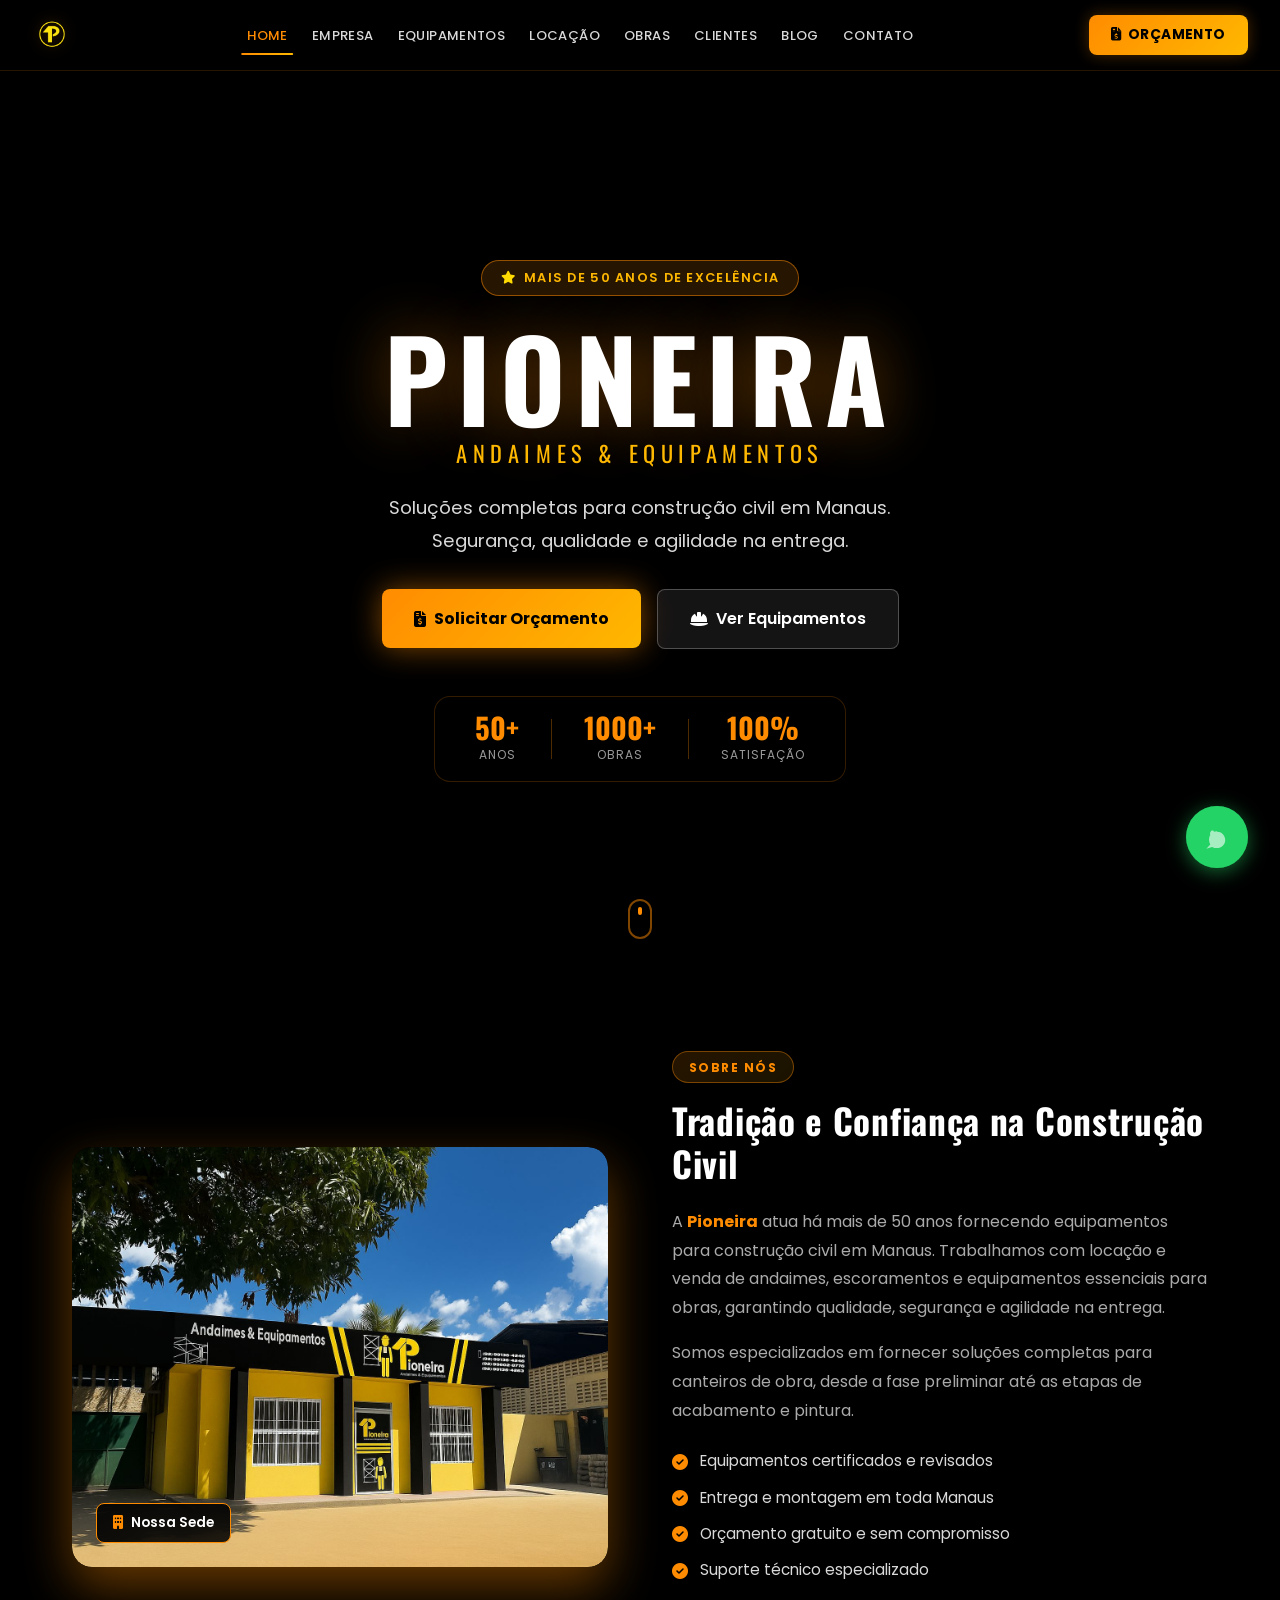
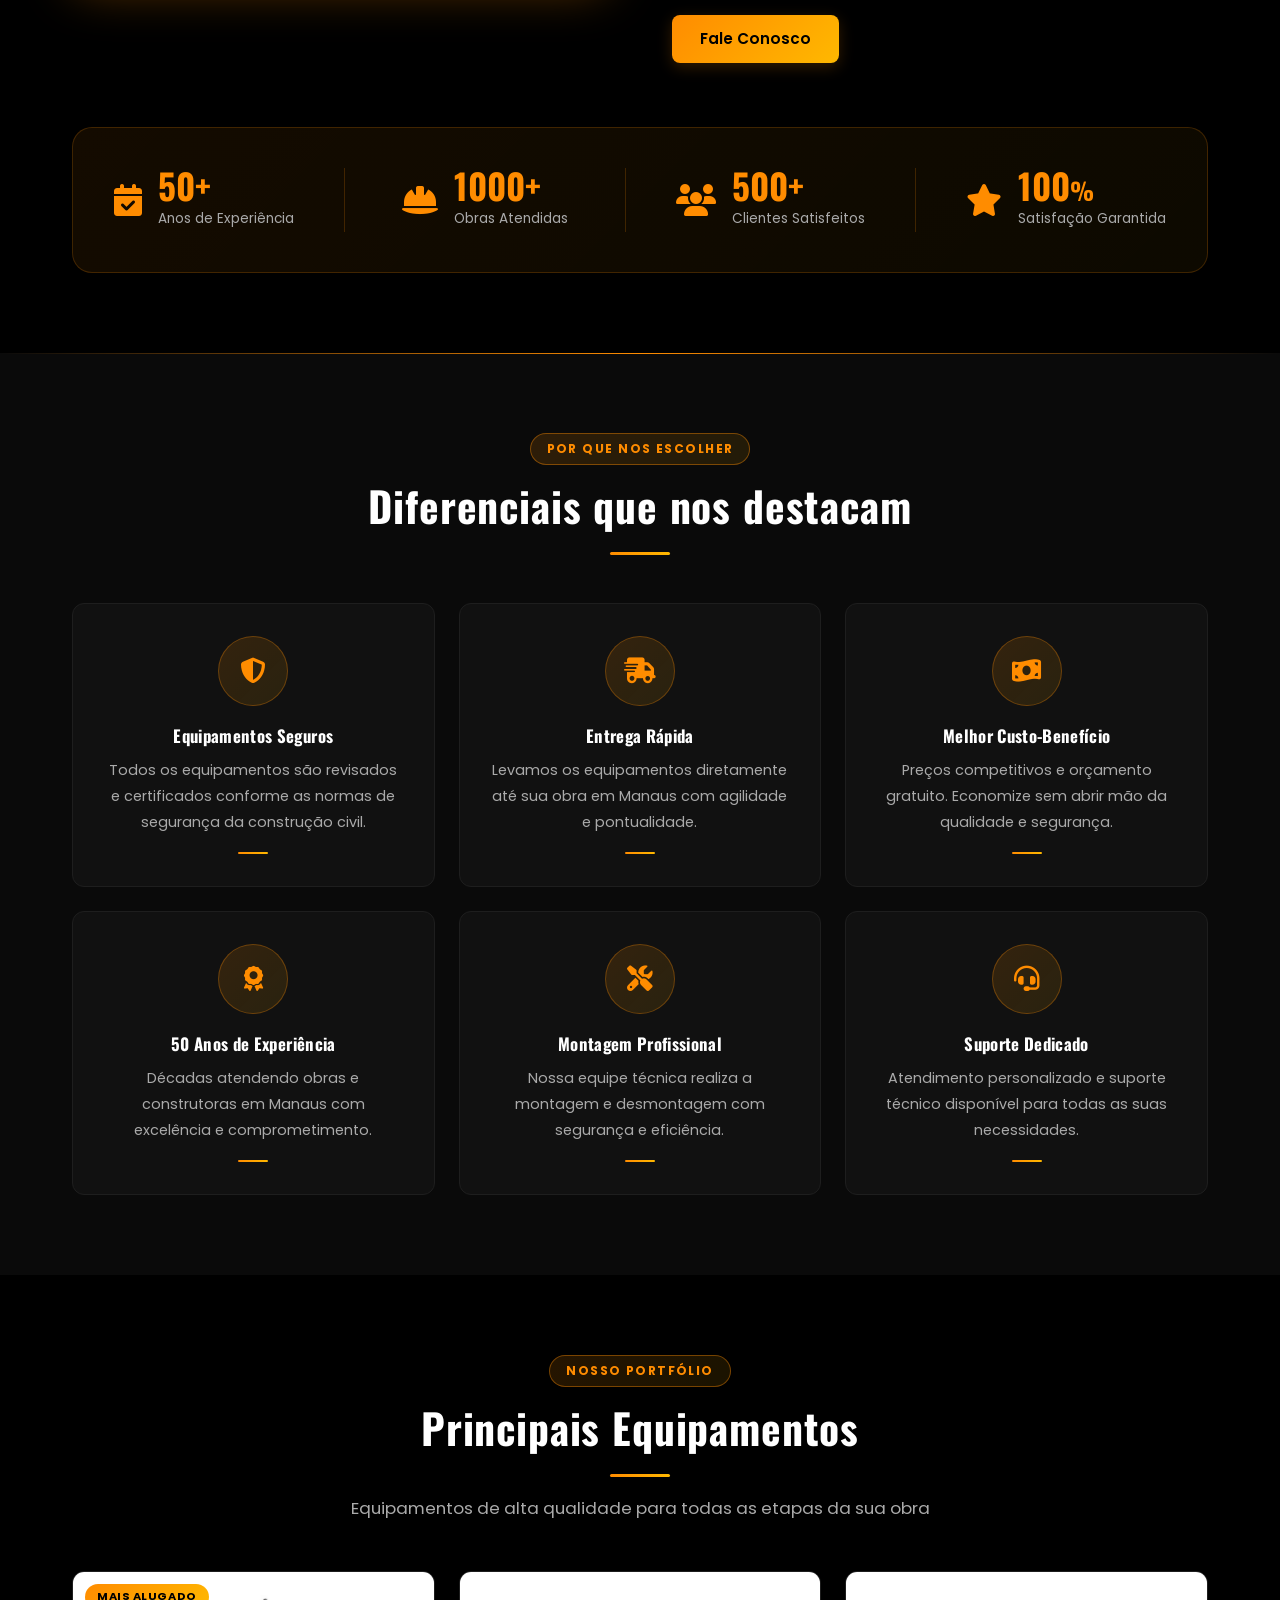
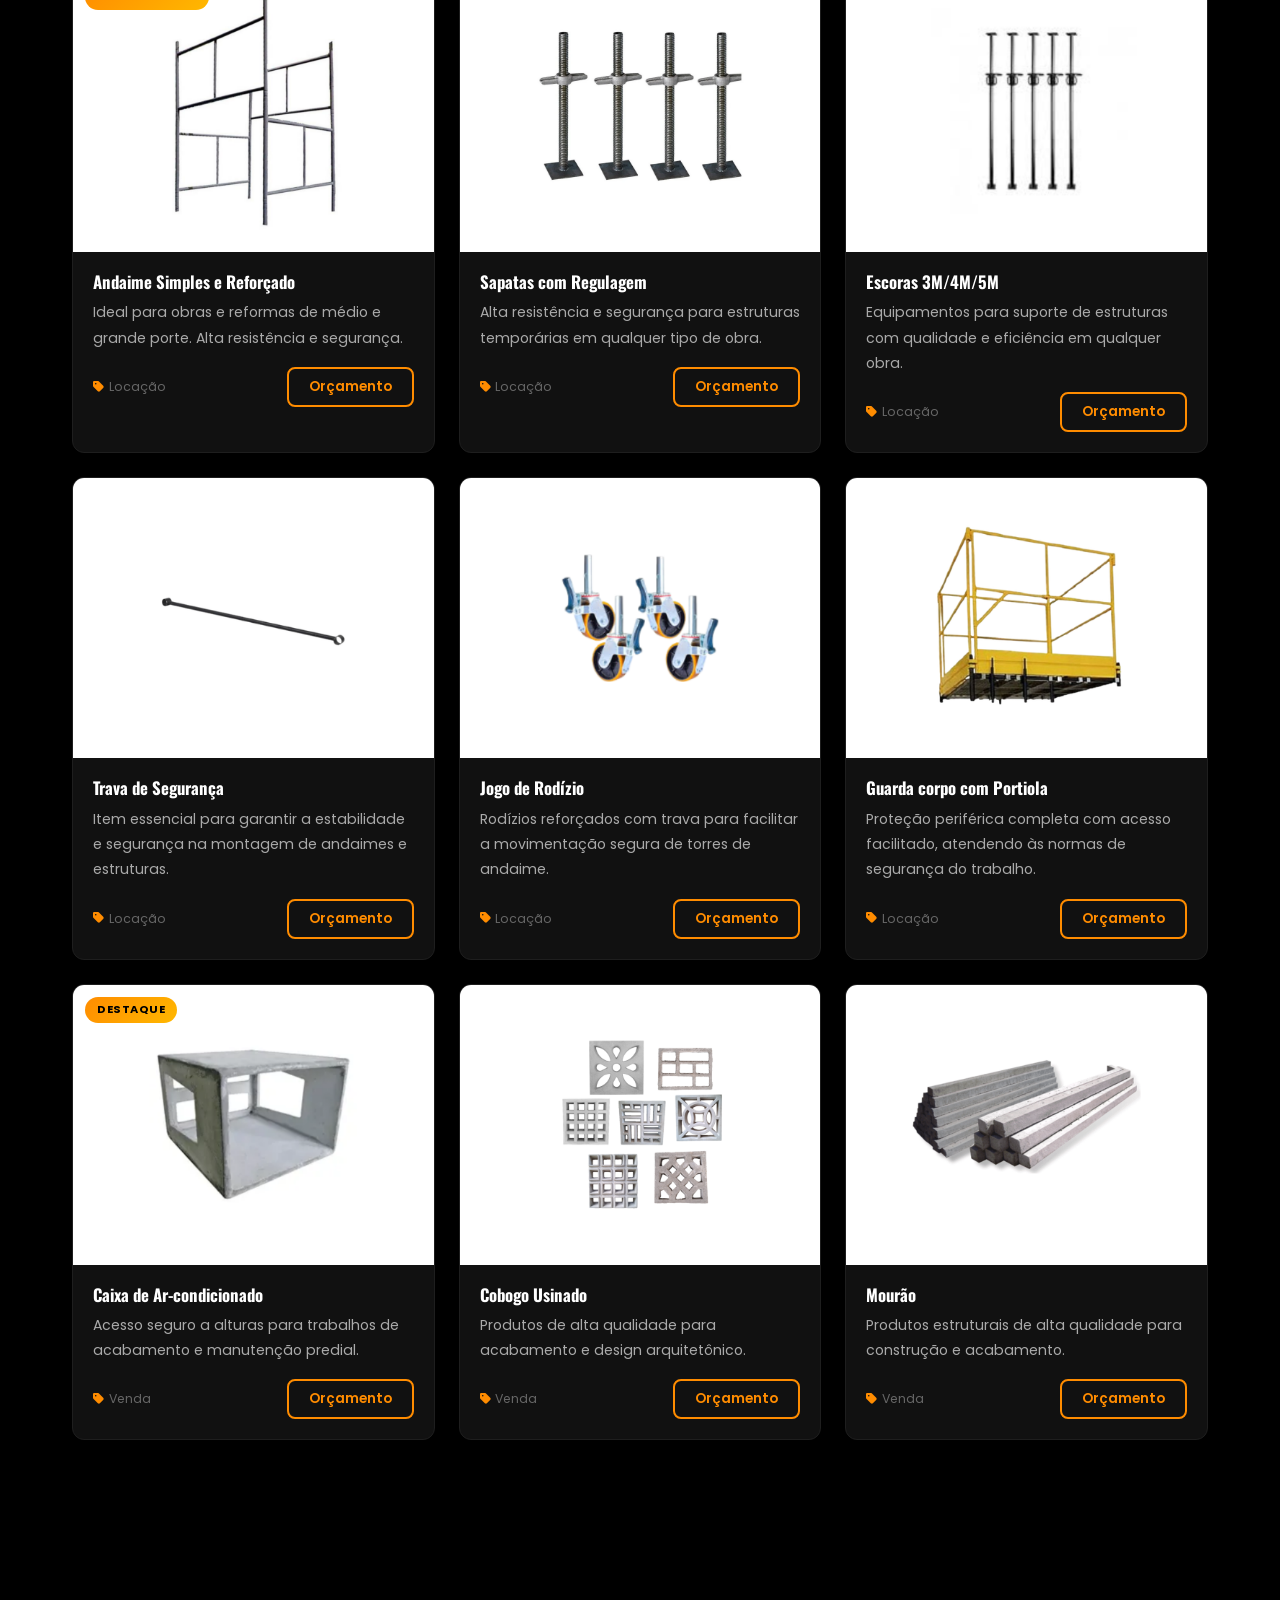
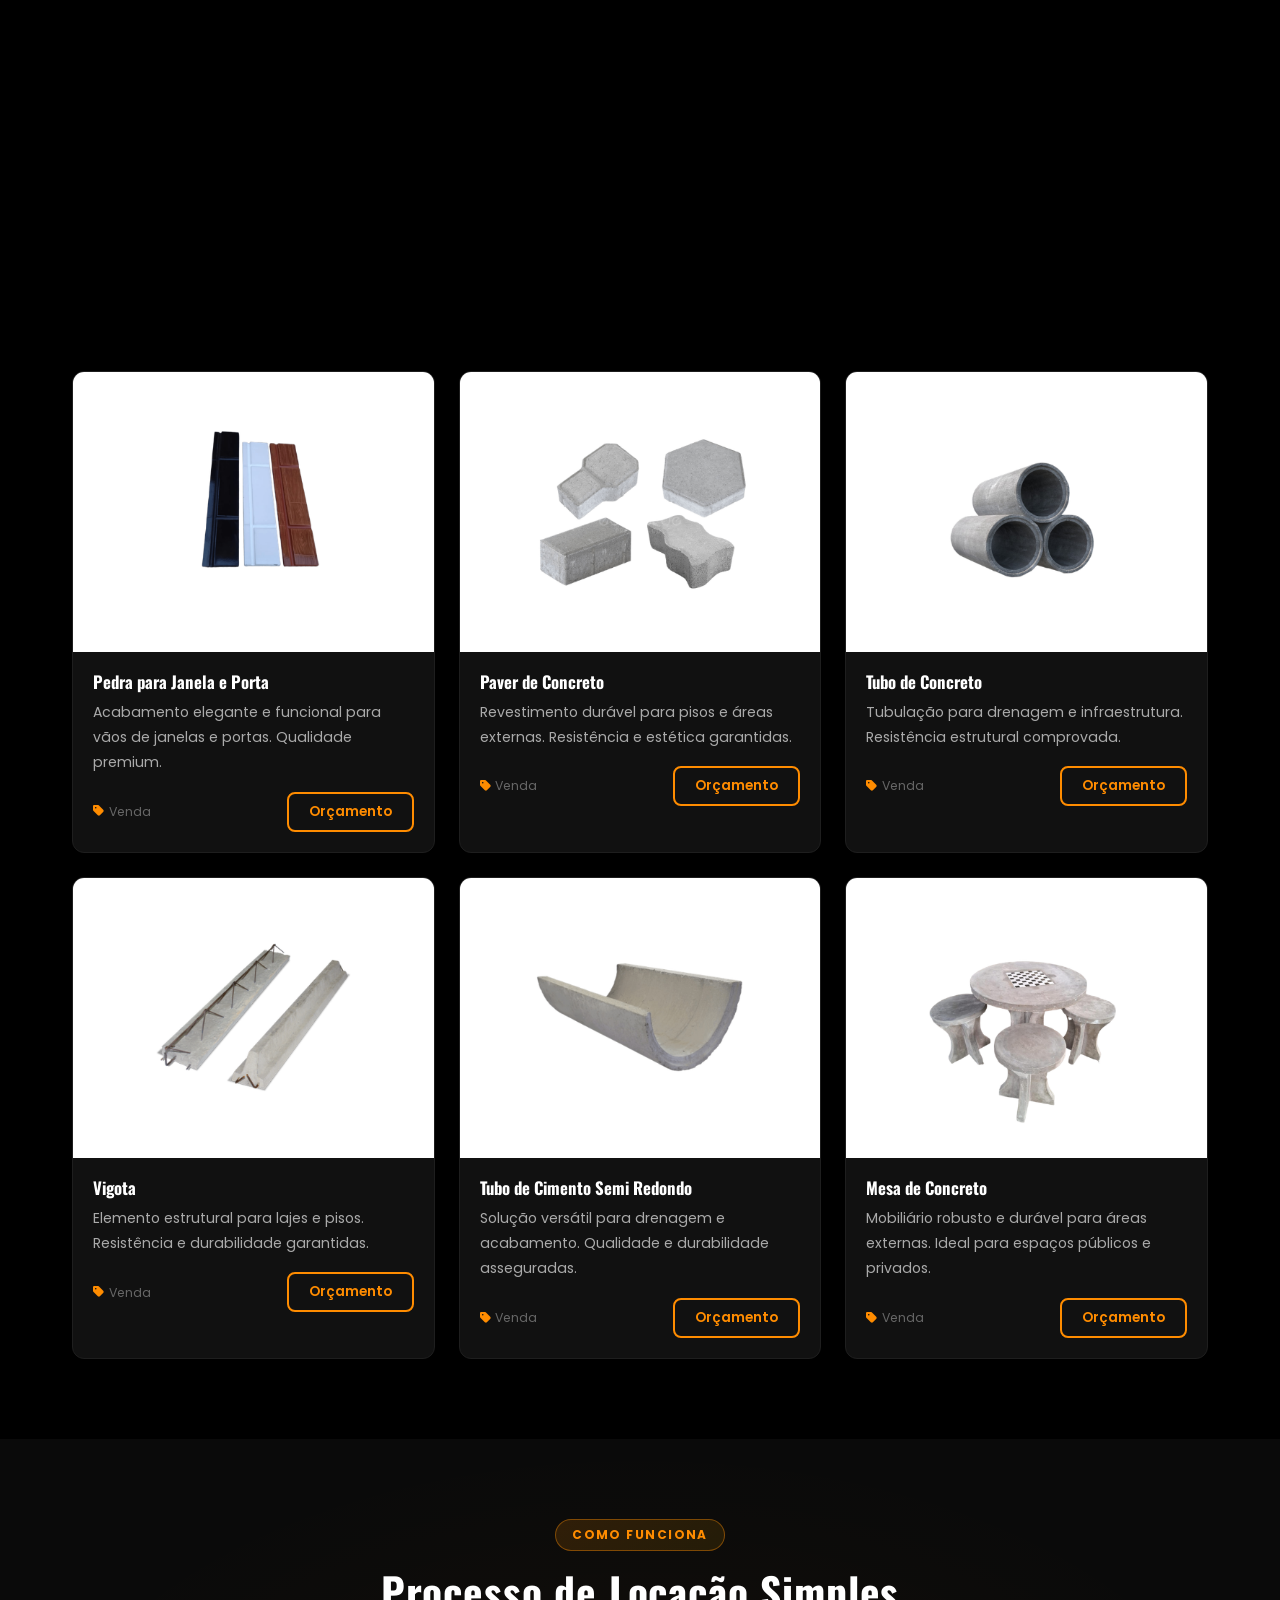
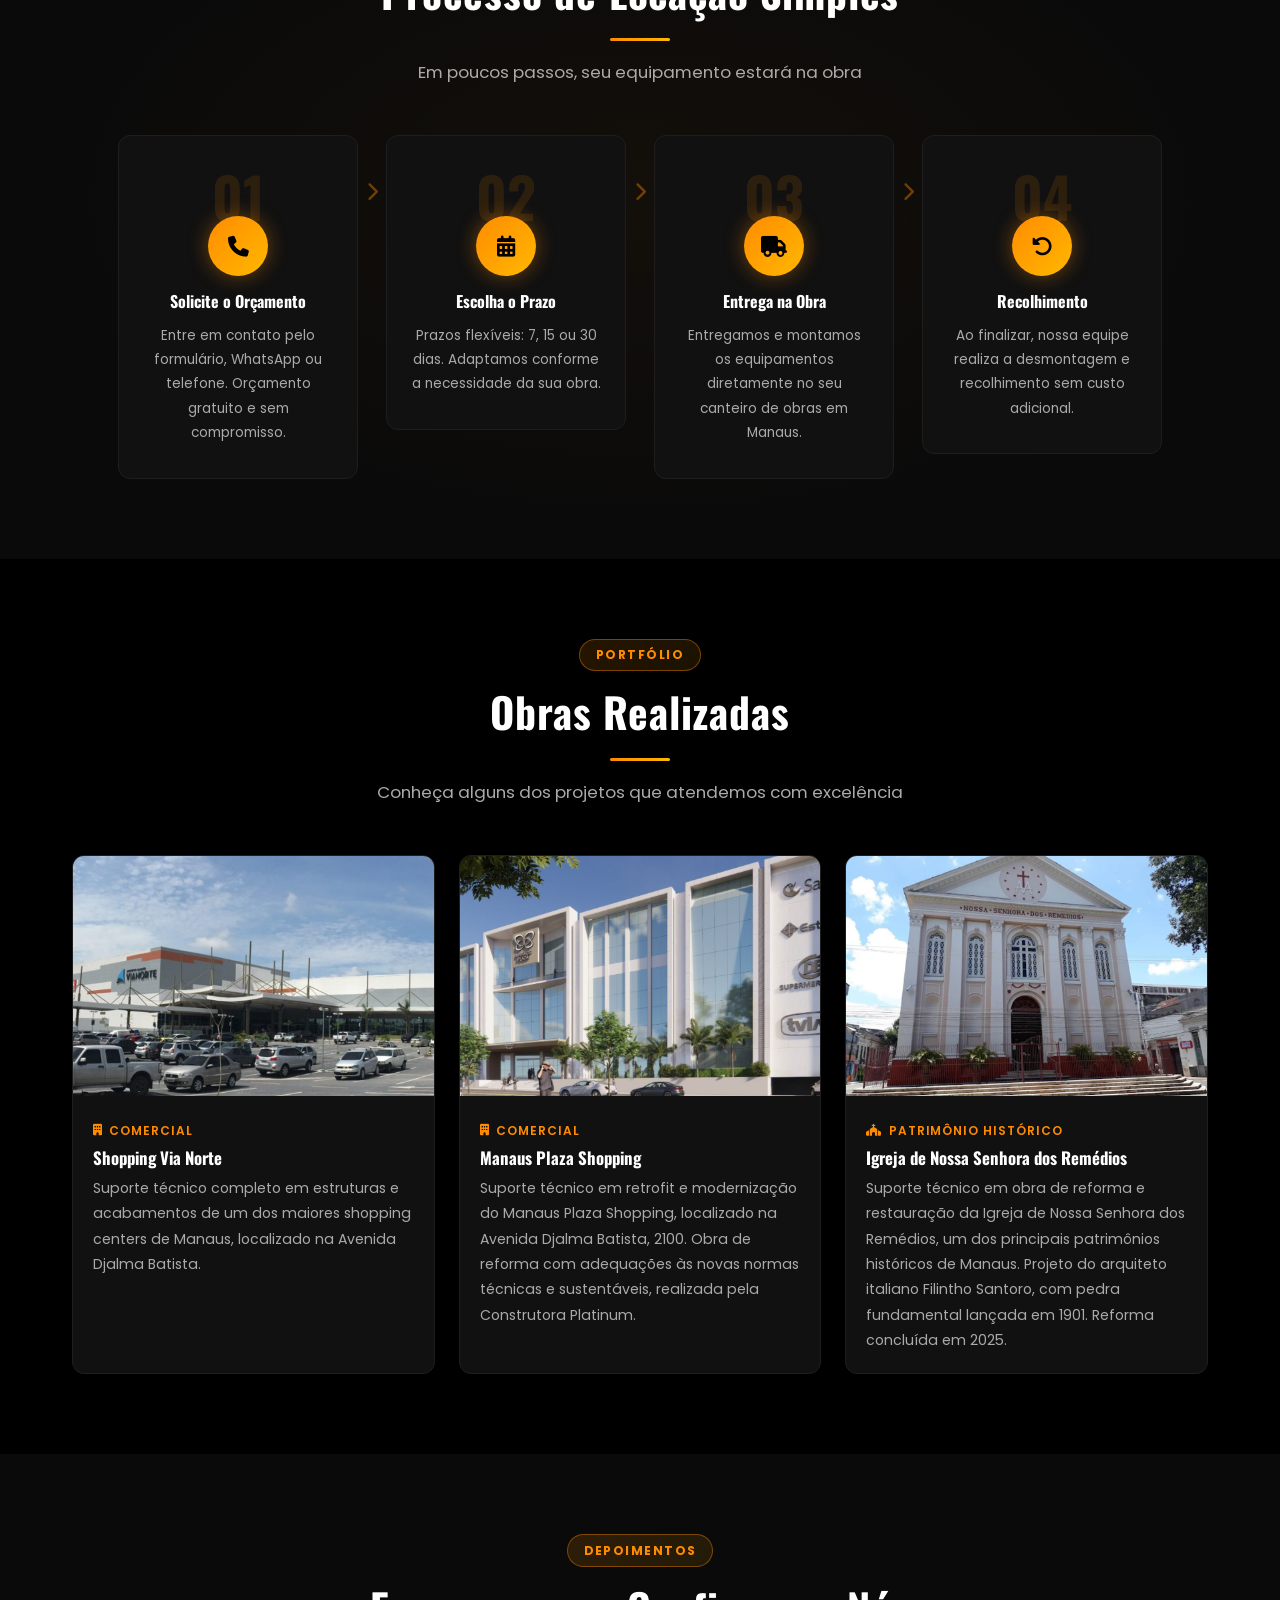
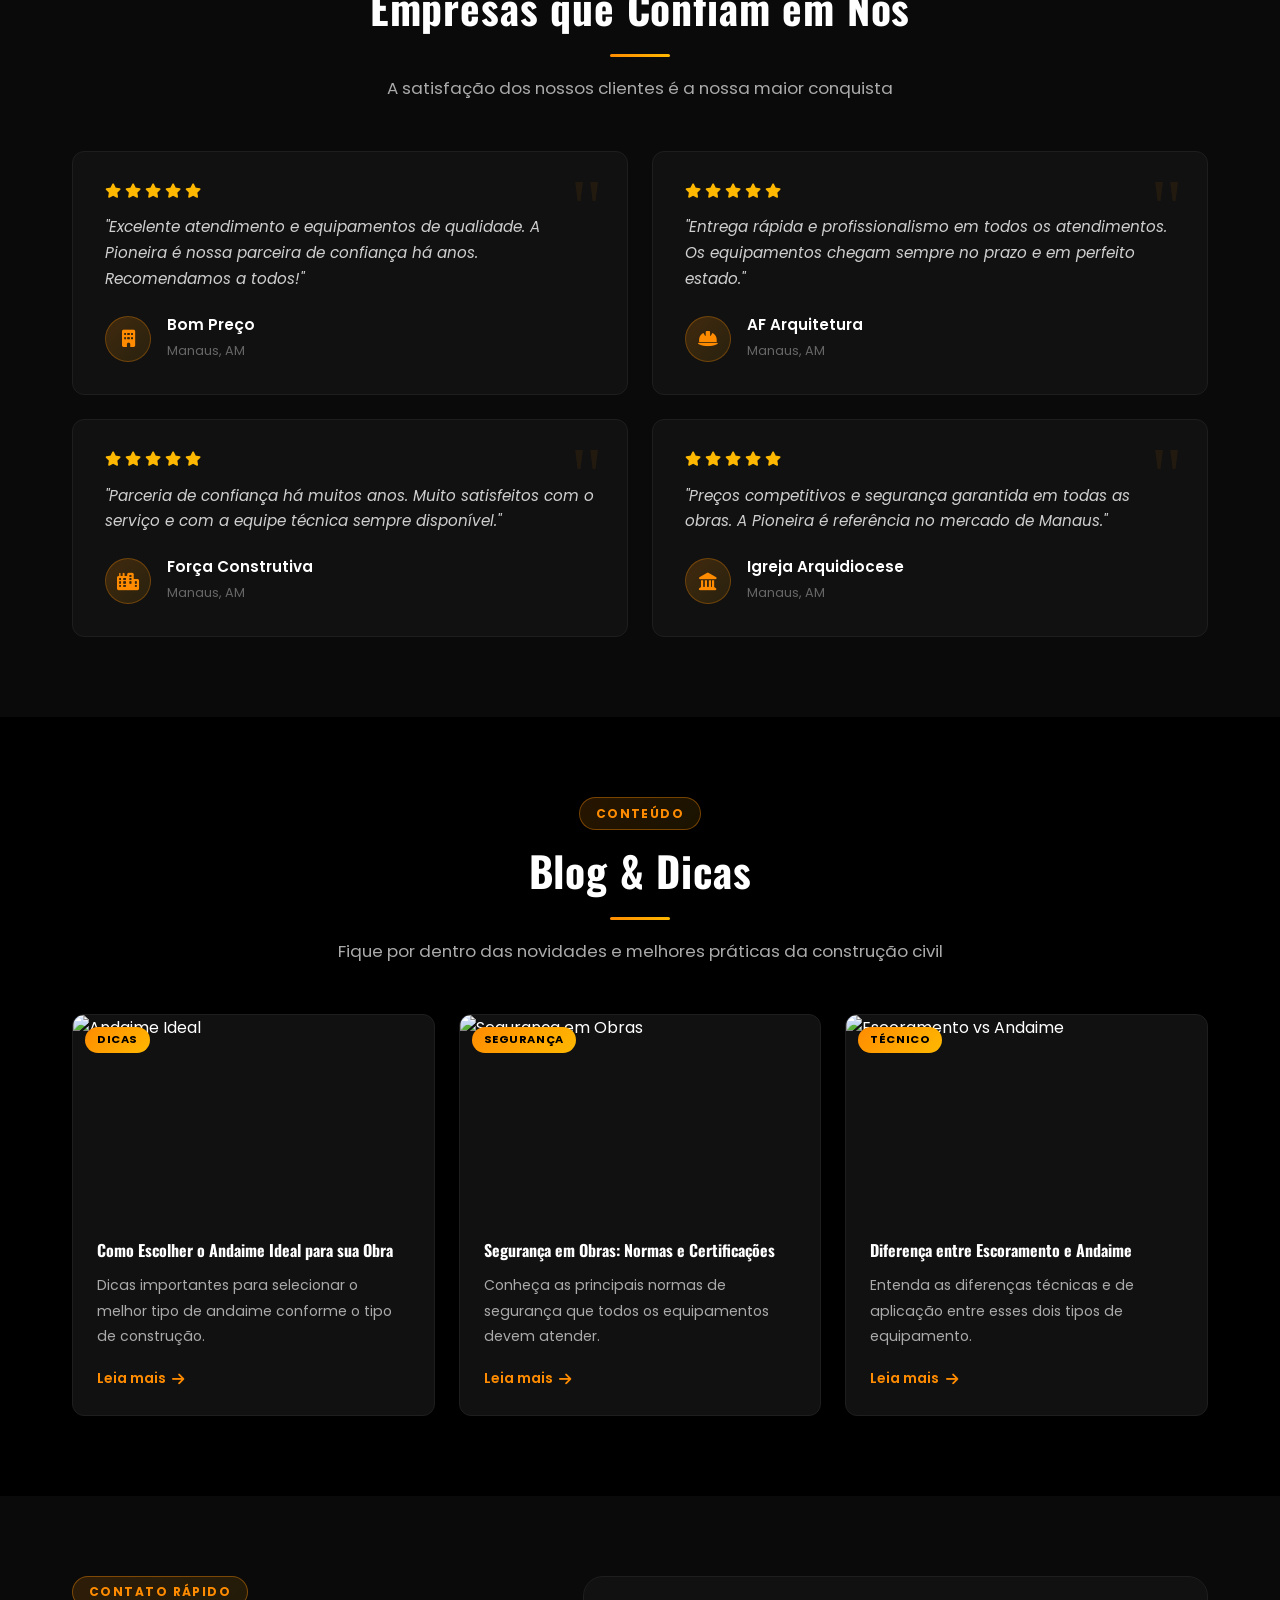
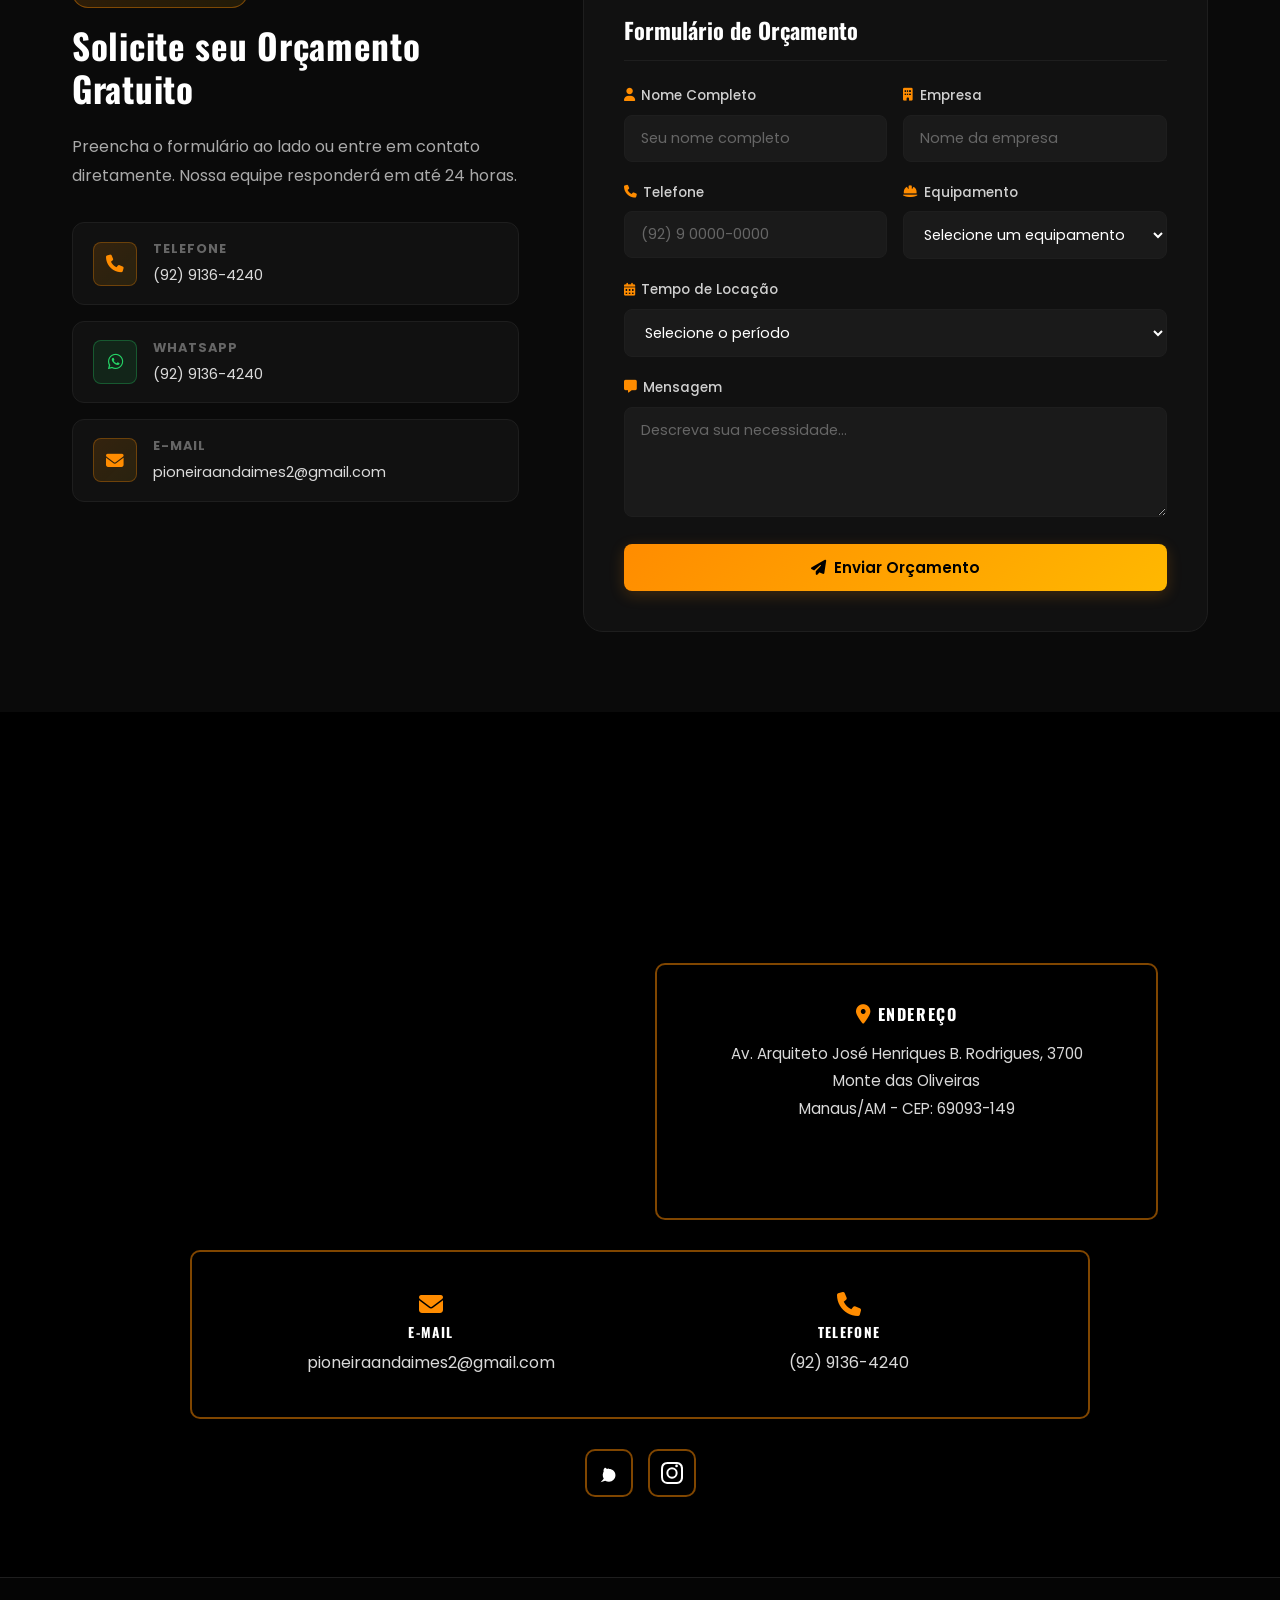
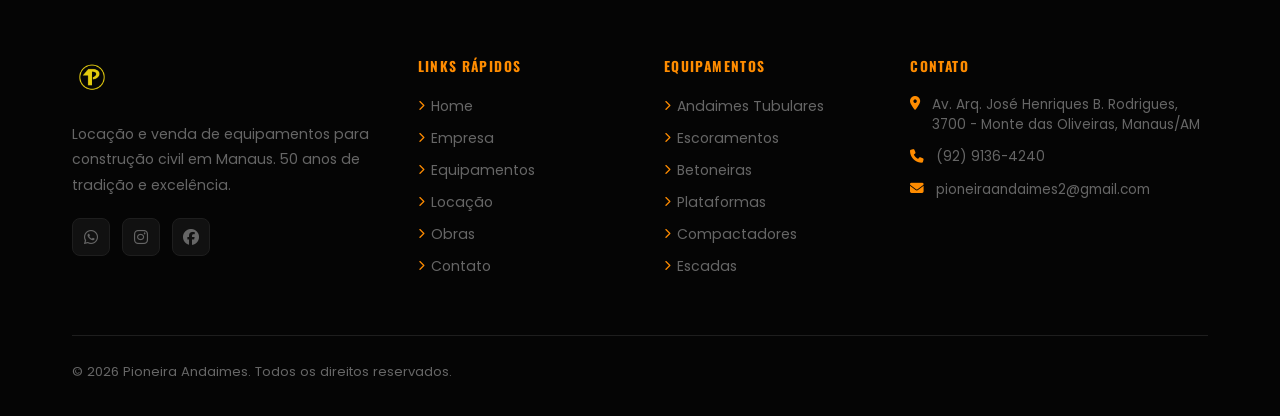
==== commit 21b1cc1f: "final alterado" ====
--- a/index.html
+++ b/index.html
@@ -554,7 +554,7 @@
             <!-- 15. MESA DE CONCRETO -->
             <div class="equipamento-card reveal-up" style="--delay: 1.5s">
                 <div class="equipamento-img-wrapper">
-                    <img src="imagens/Mesa de Concreto.png" alt="Mesa de Concreto">
+                    <img src="imagens/mesa.png" alt="Mesa de Concreto">
                     <div class="equipamento-overlay">
                         <a href="#orcamento" class="btn btn-overlay">Solicitar Orçamento</a>
                     </div>
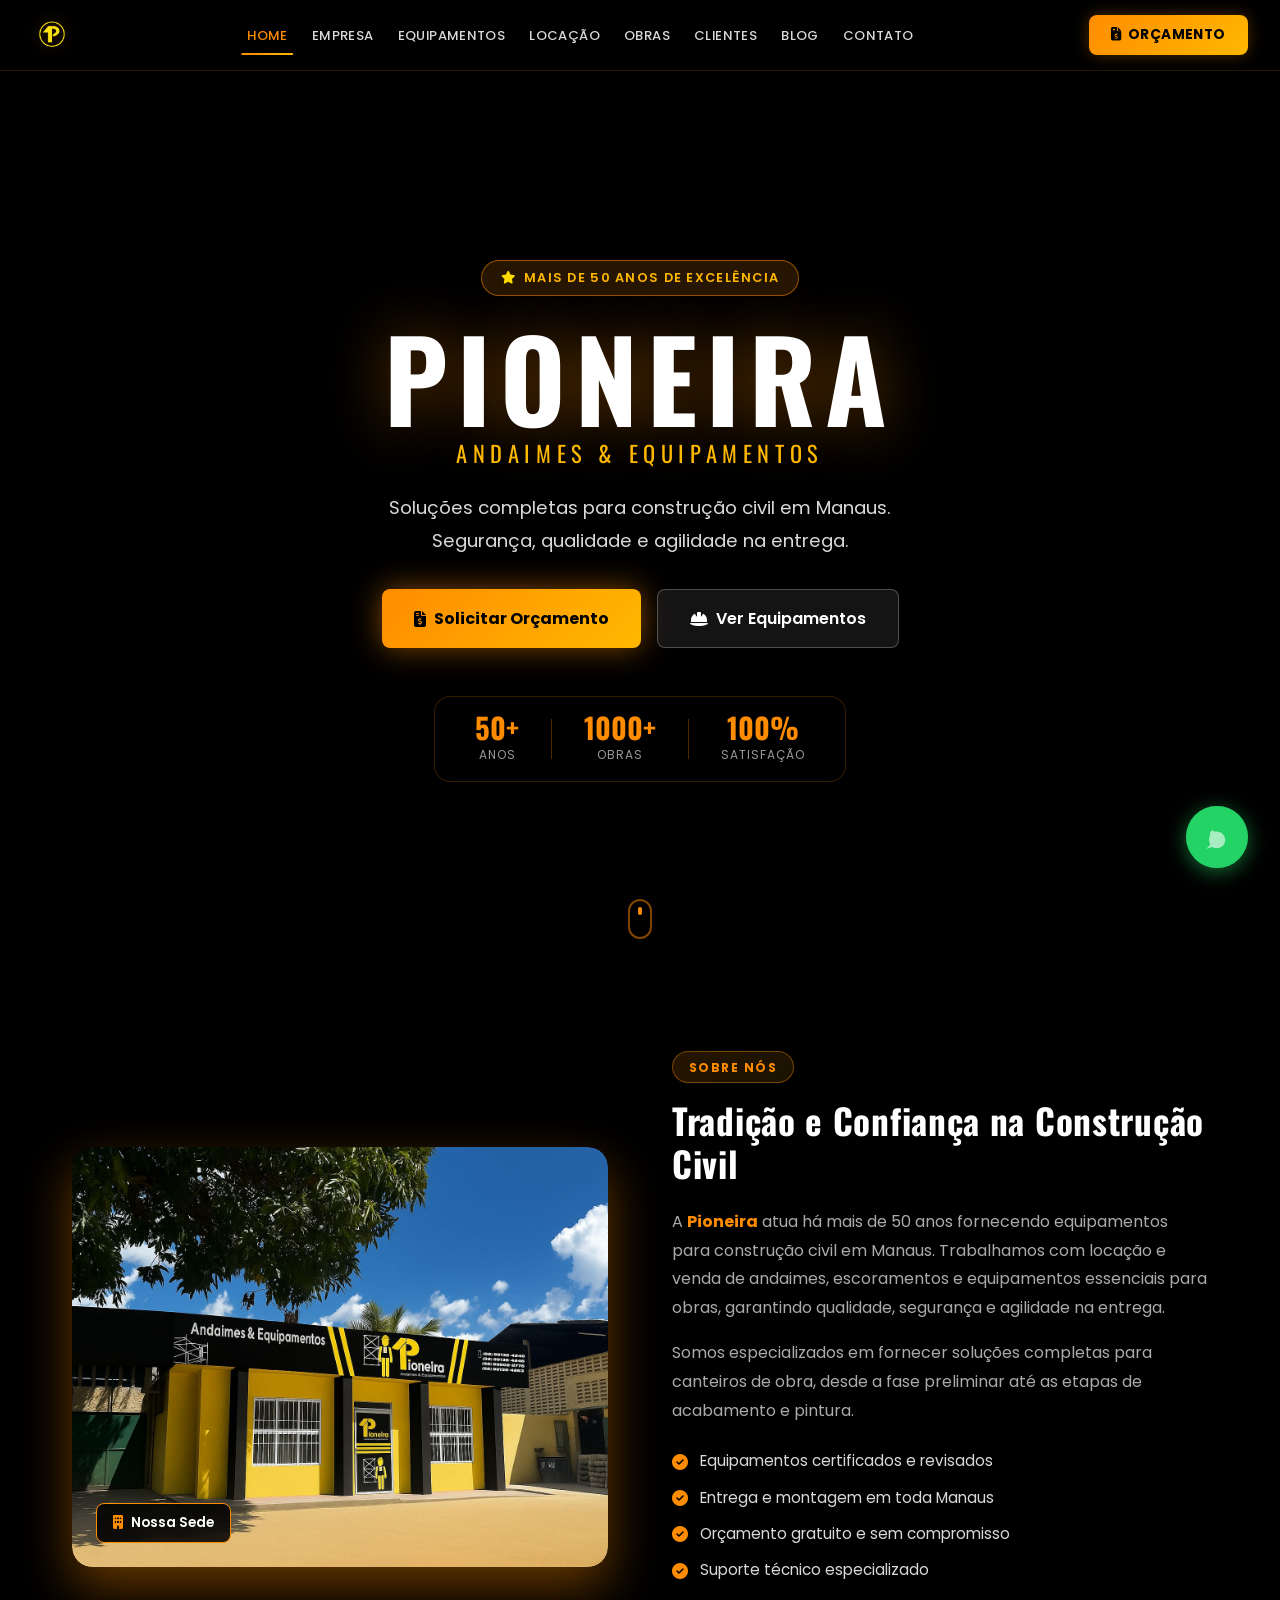
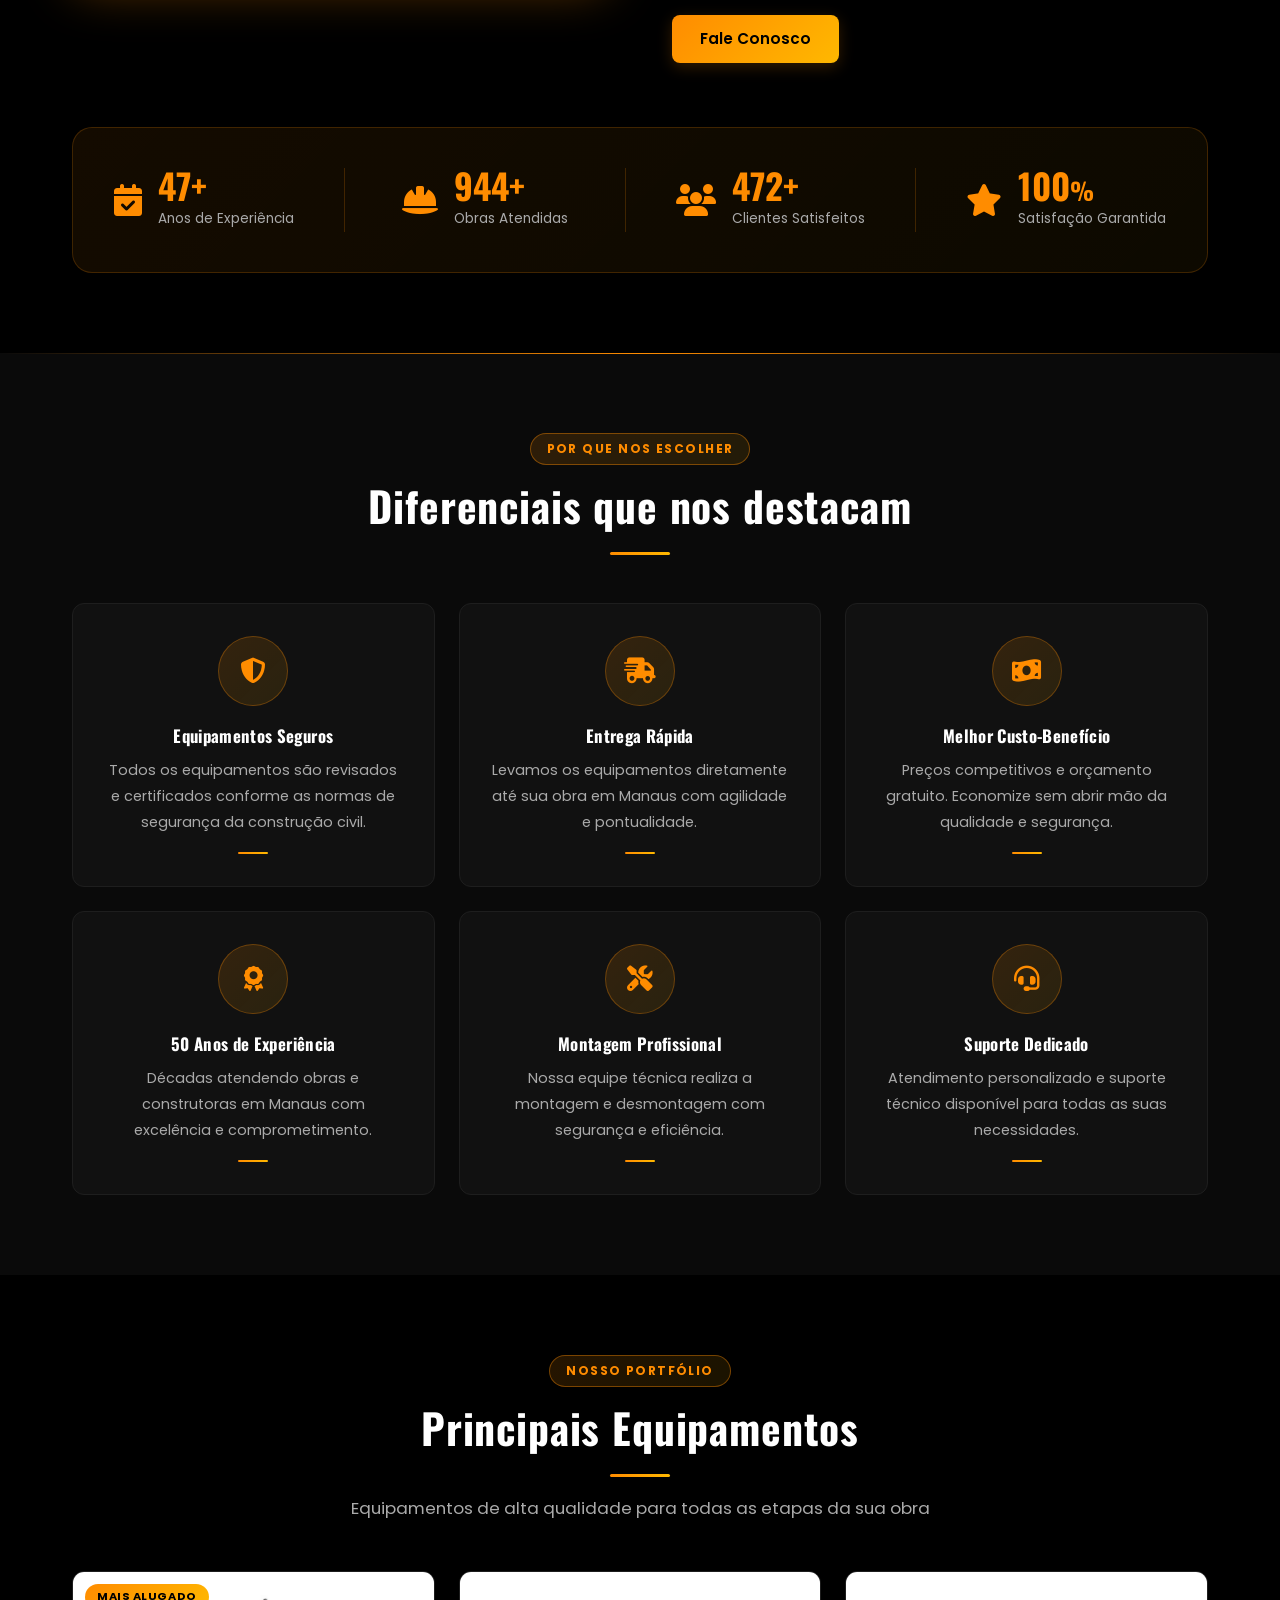
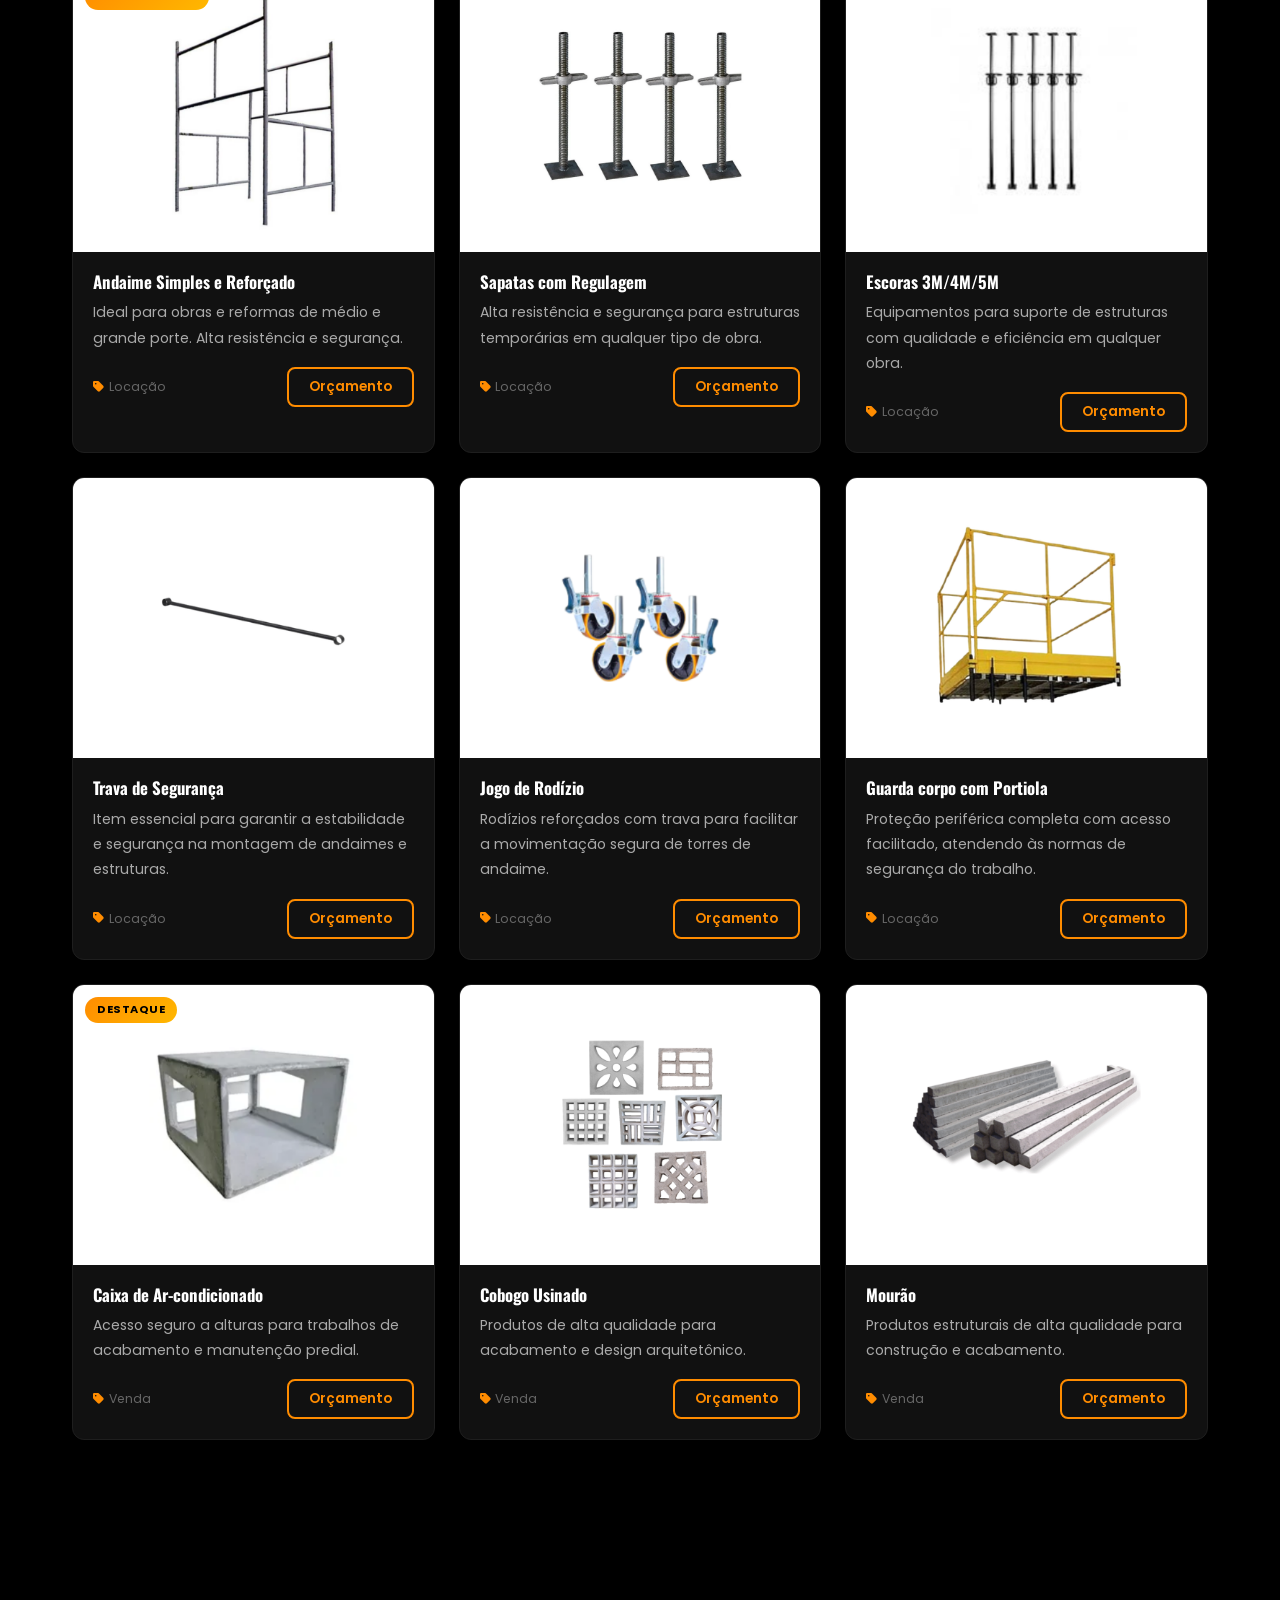
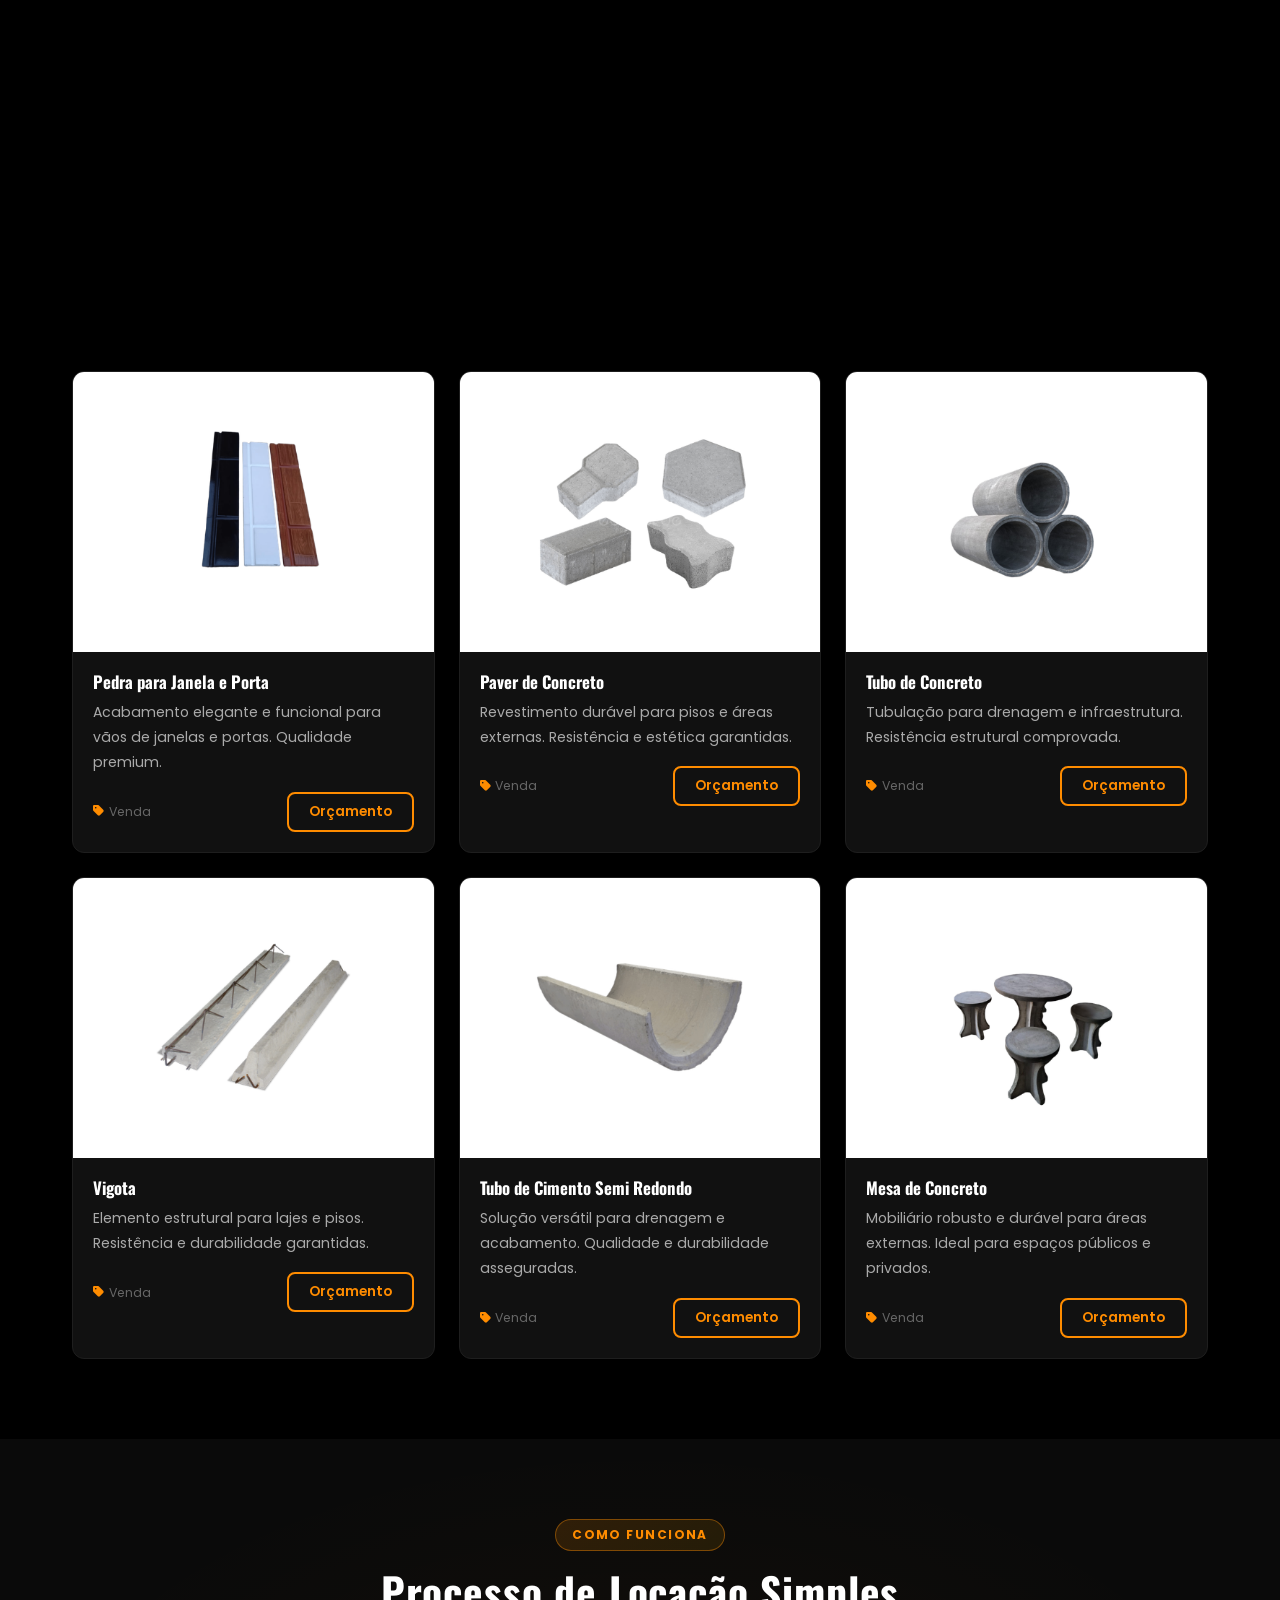
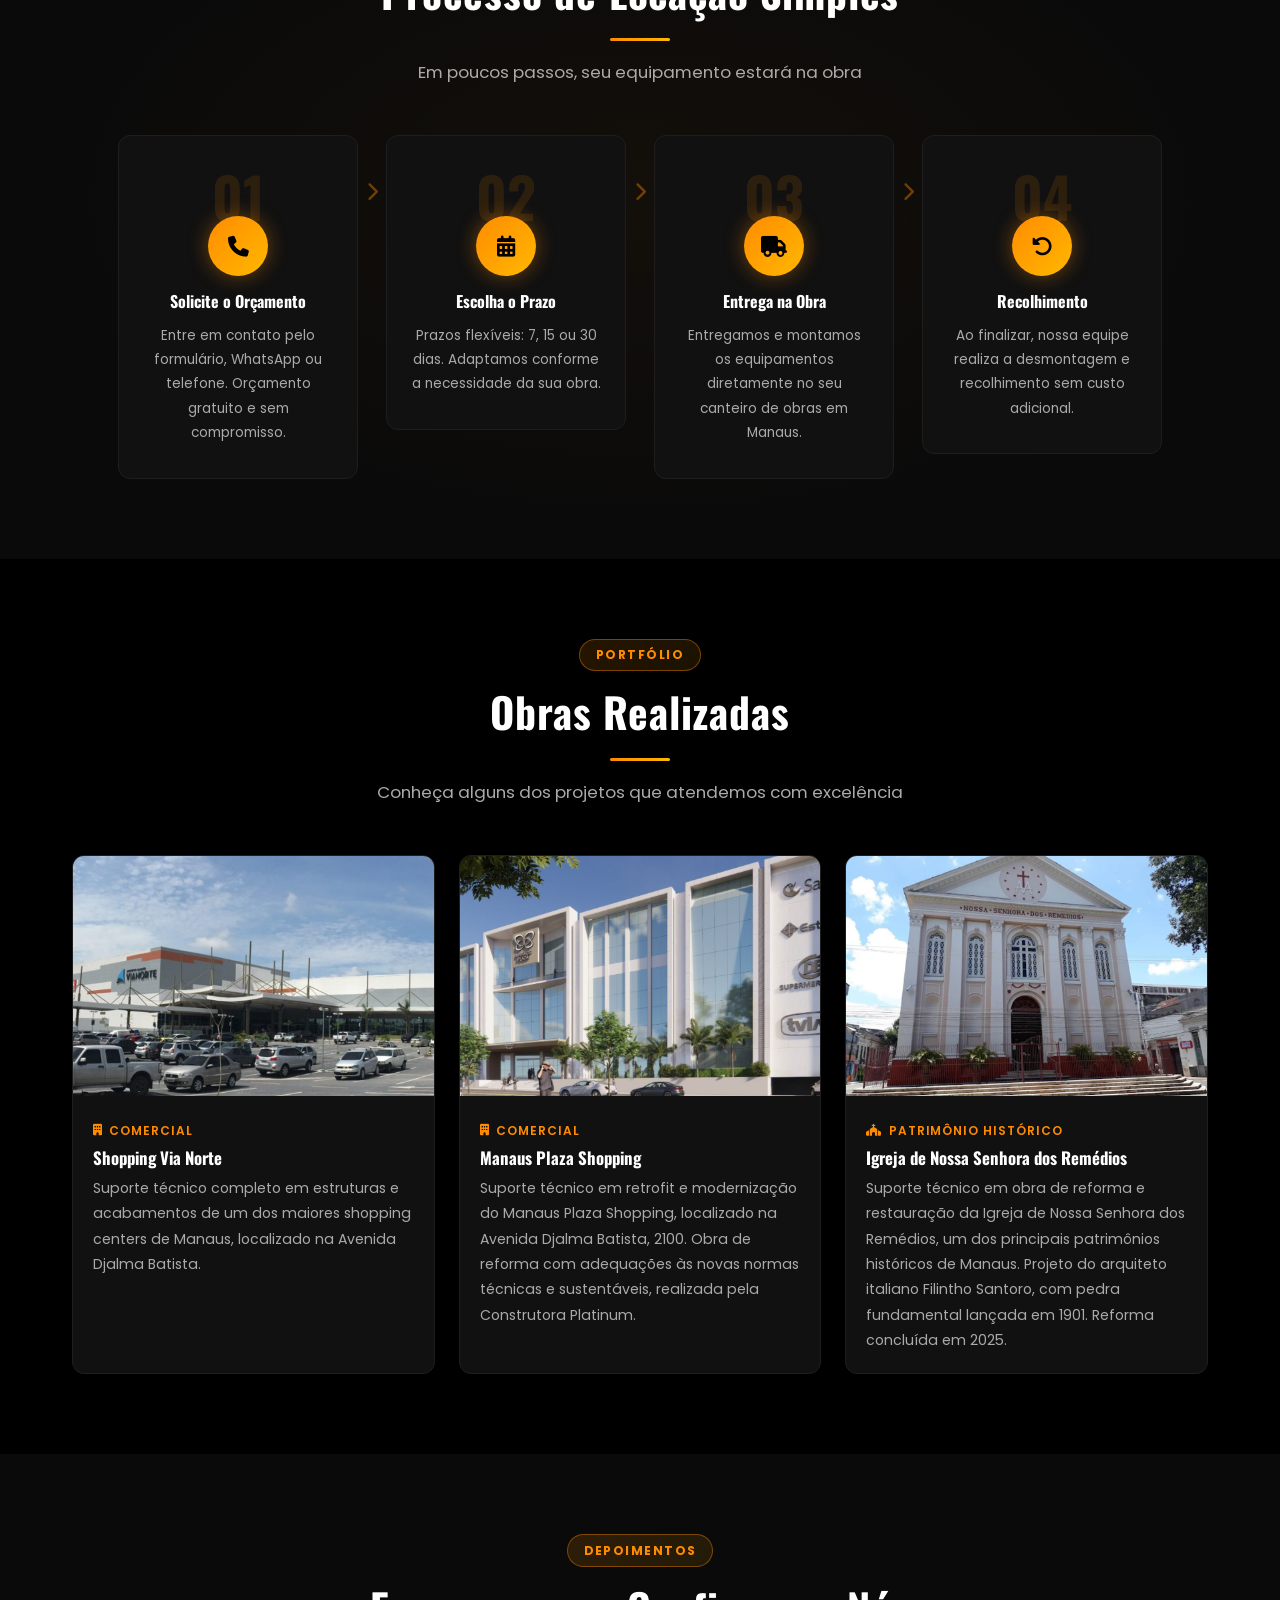
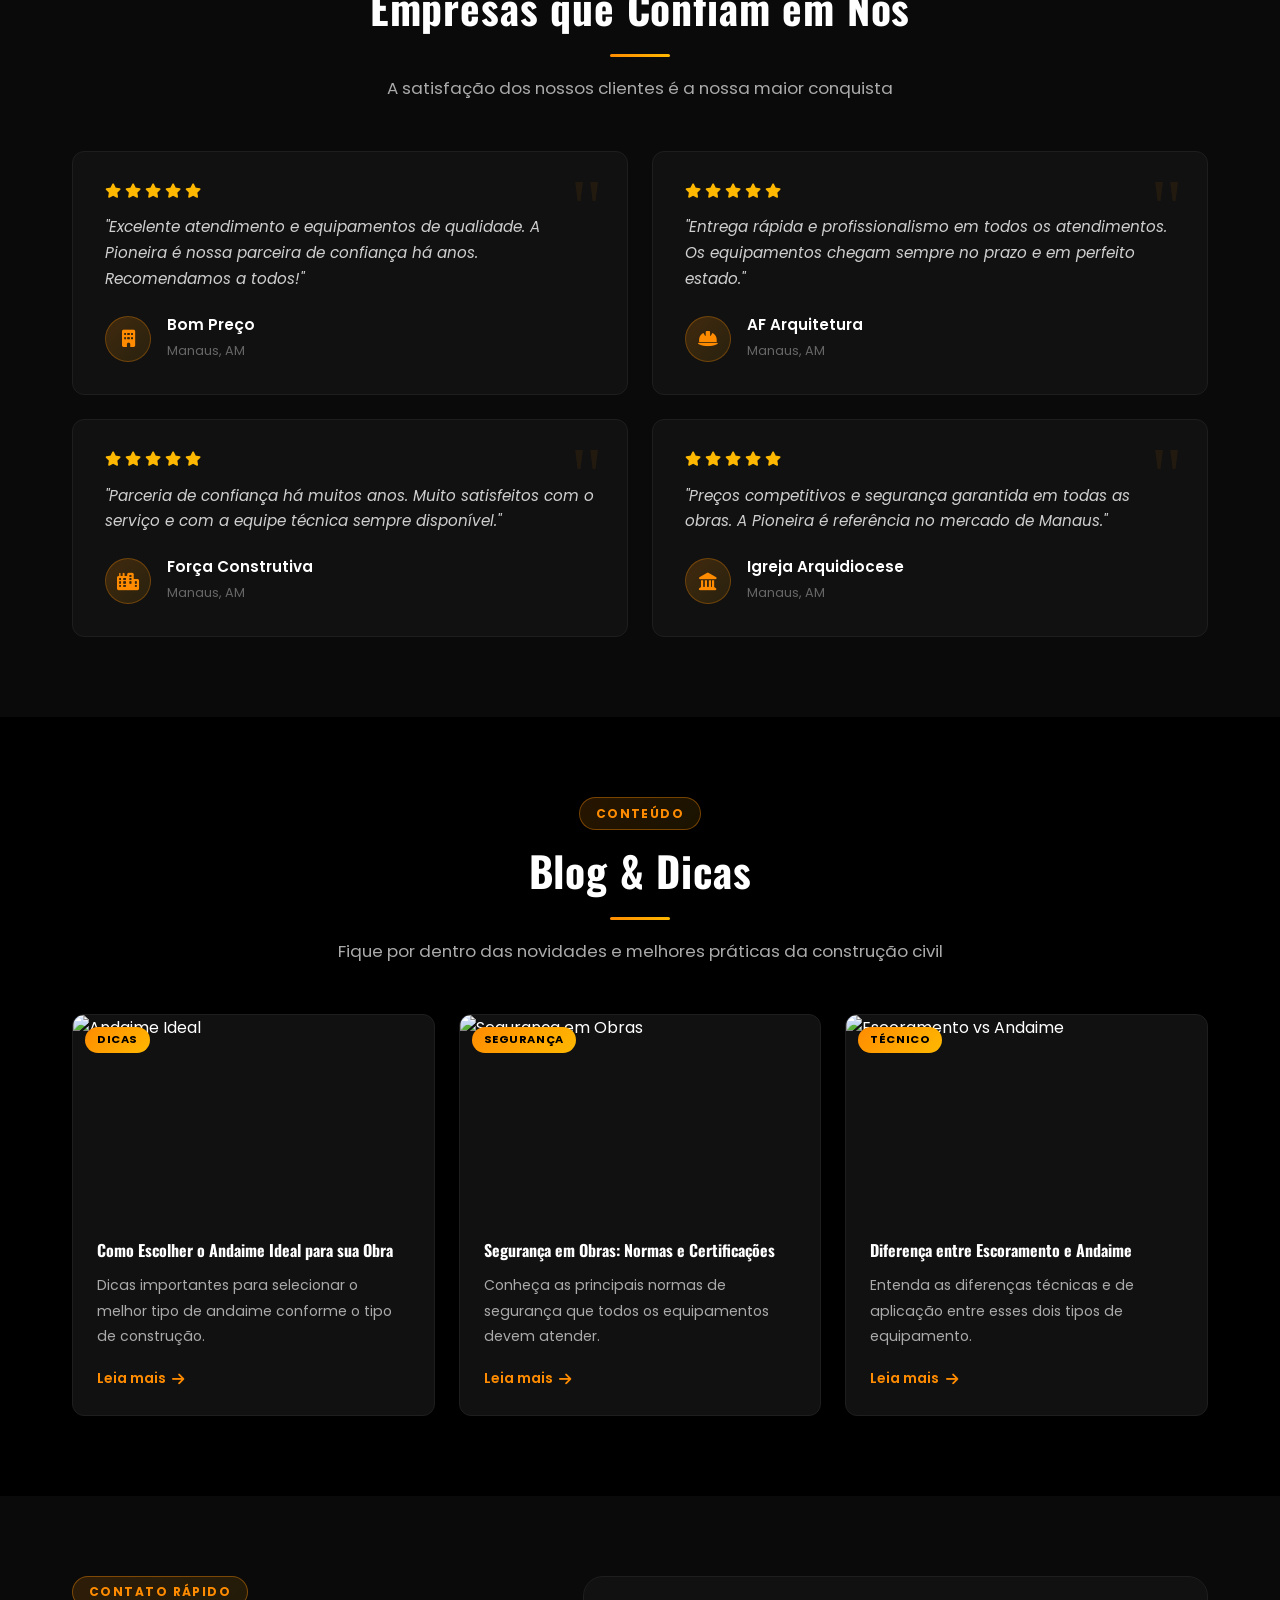
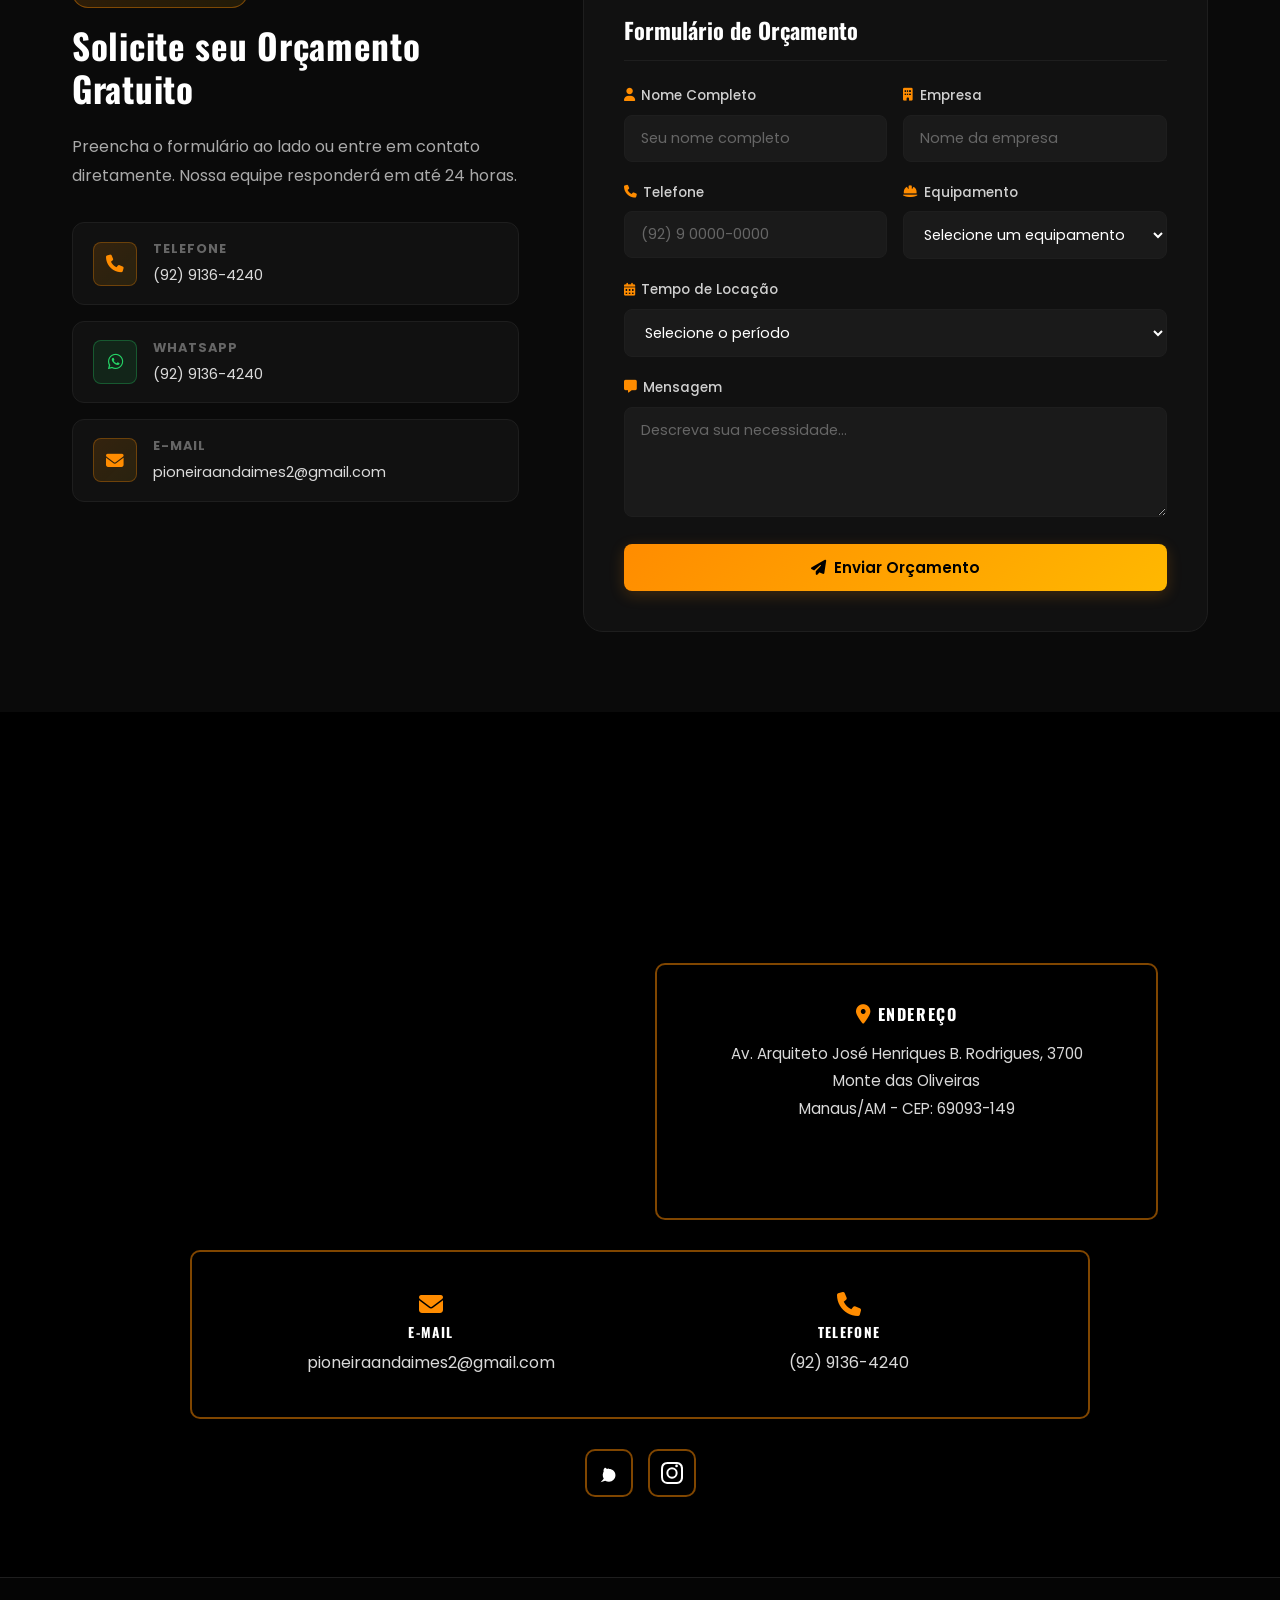
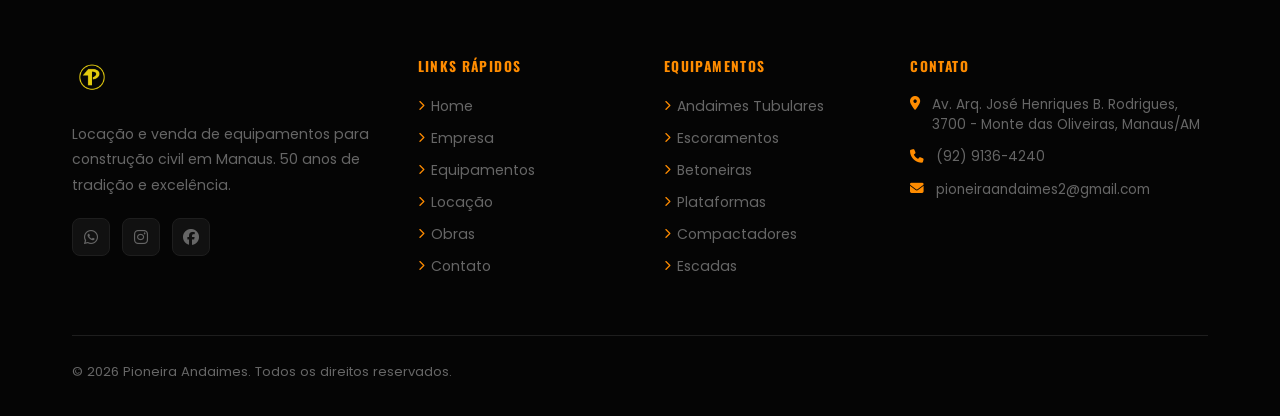
==== commit da6411c3: "final parte 43" ====
--- a/index.html
+++ b/index.html
@@ -554,7 +554,7 @@
             <!-- 15. MESA DE CONCRETO -->
             <div class="equipamento-card reveal-up" style="--delay: 1.5s">
                 <div class="equipamento-img-wrapper">
-                    <img src="imagens/mesa.png" alt="Mesa de Concreto">
+                    <img src="imagens/mesa de concreto.png" alt="mesa">
                     <div class="equipamento-overlay">
                         <a href="#orcamento" class="btn btn-overlay">Solicitar Orçamento</a>
                     </div>
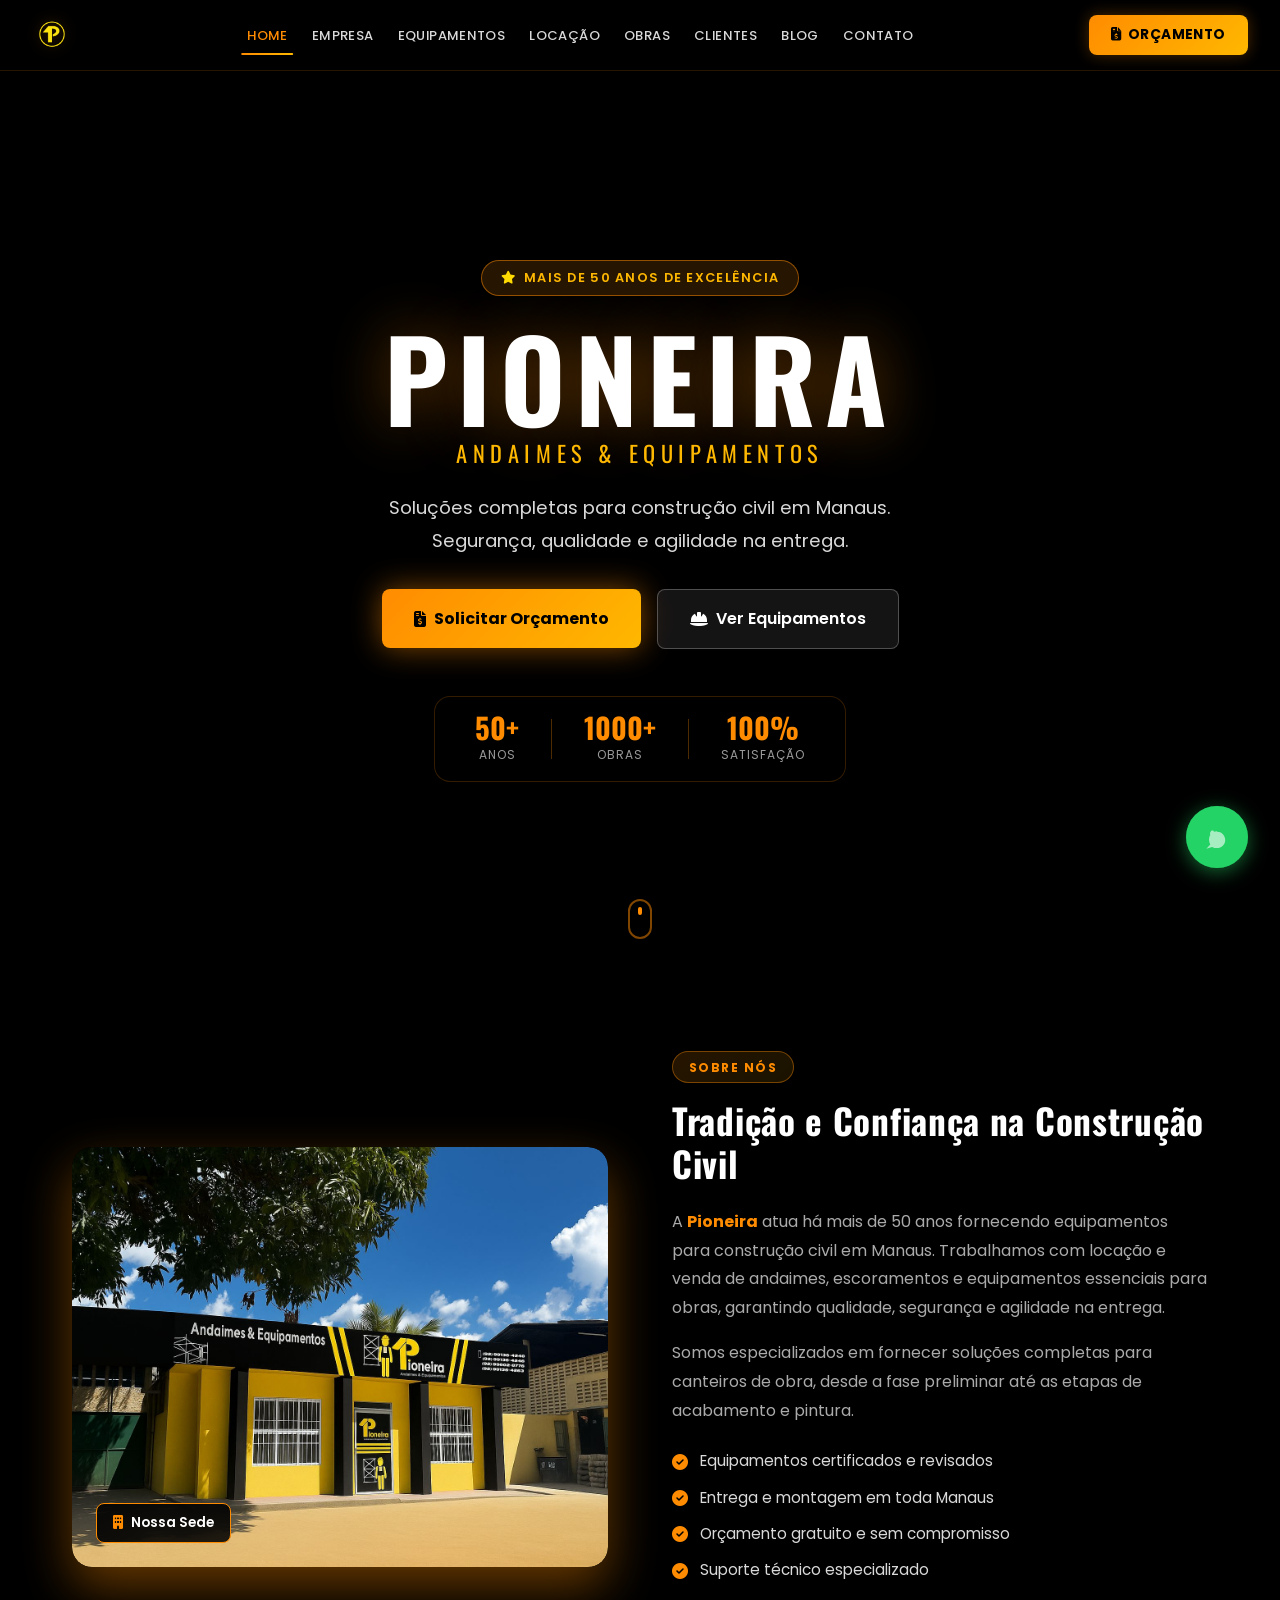
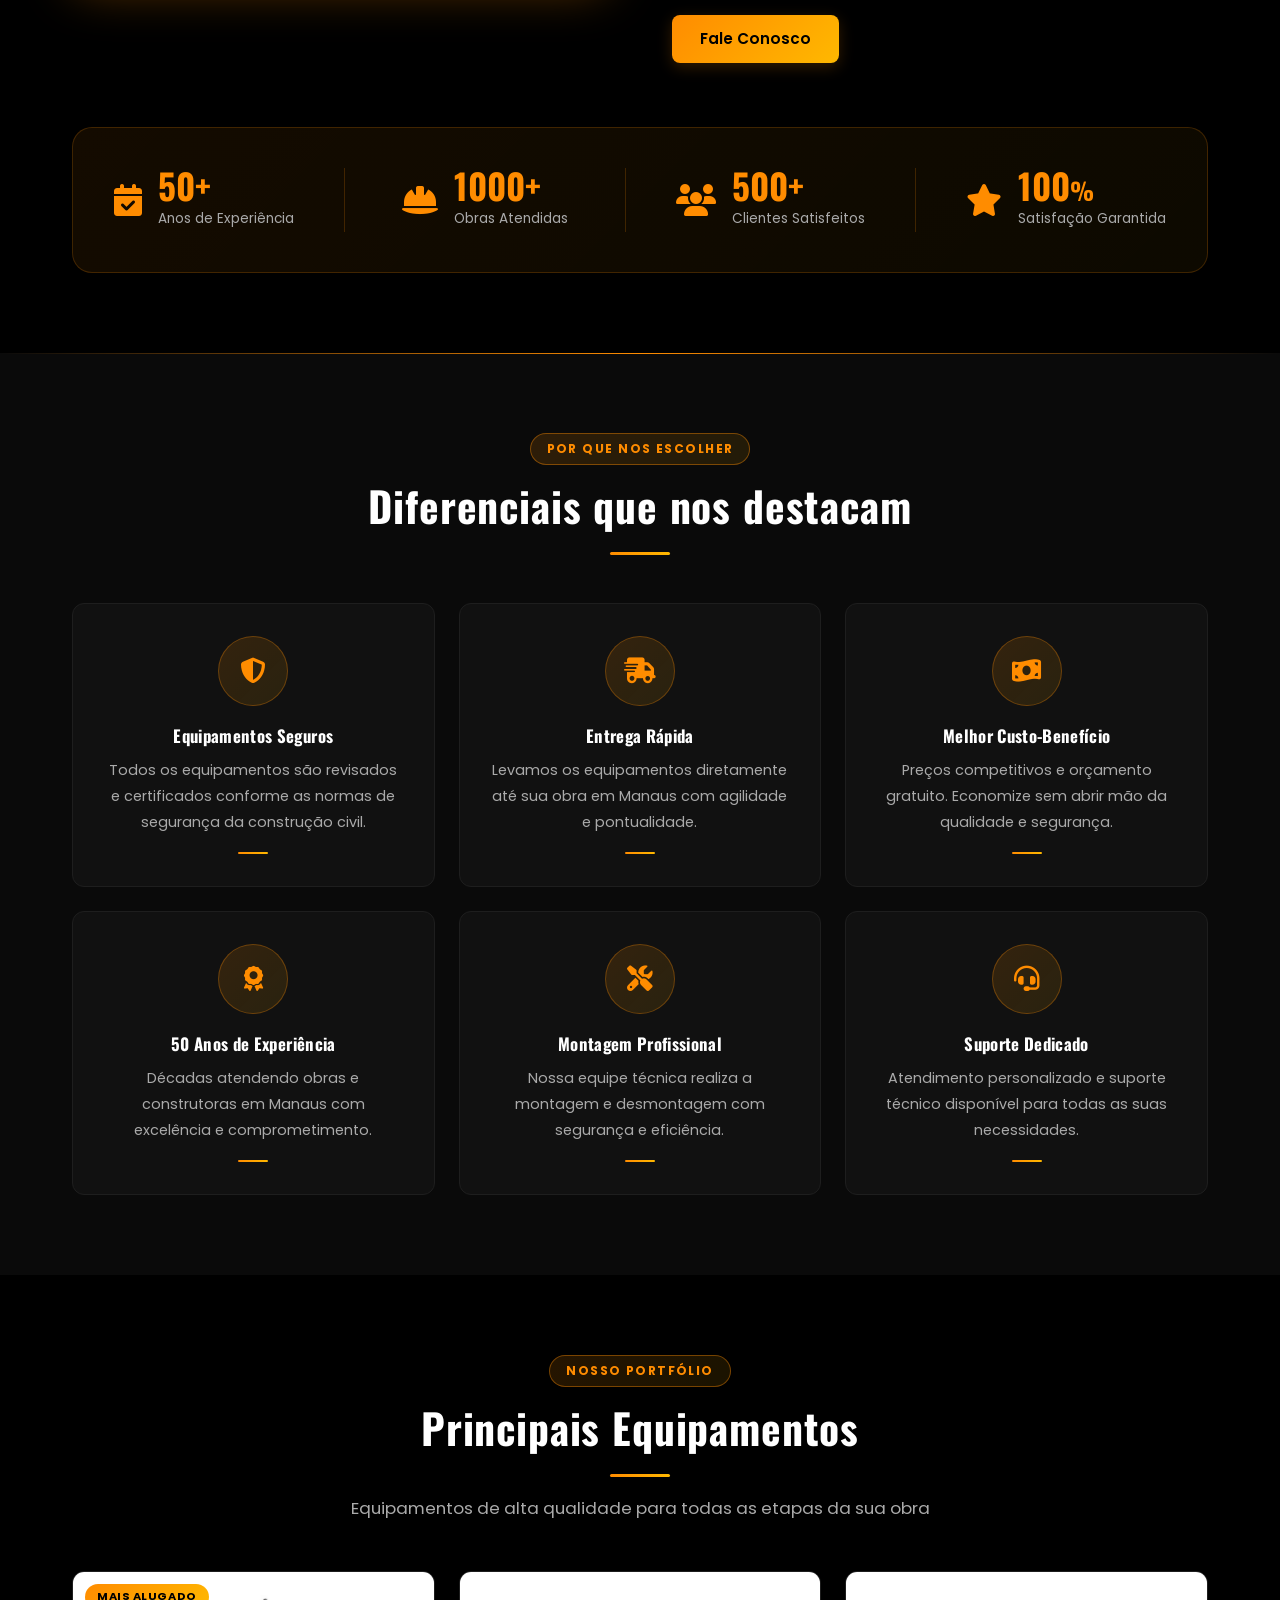
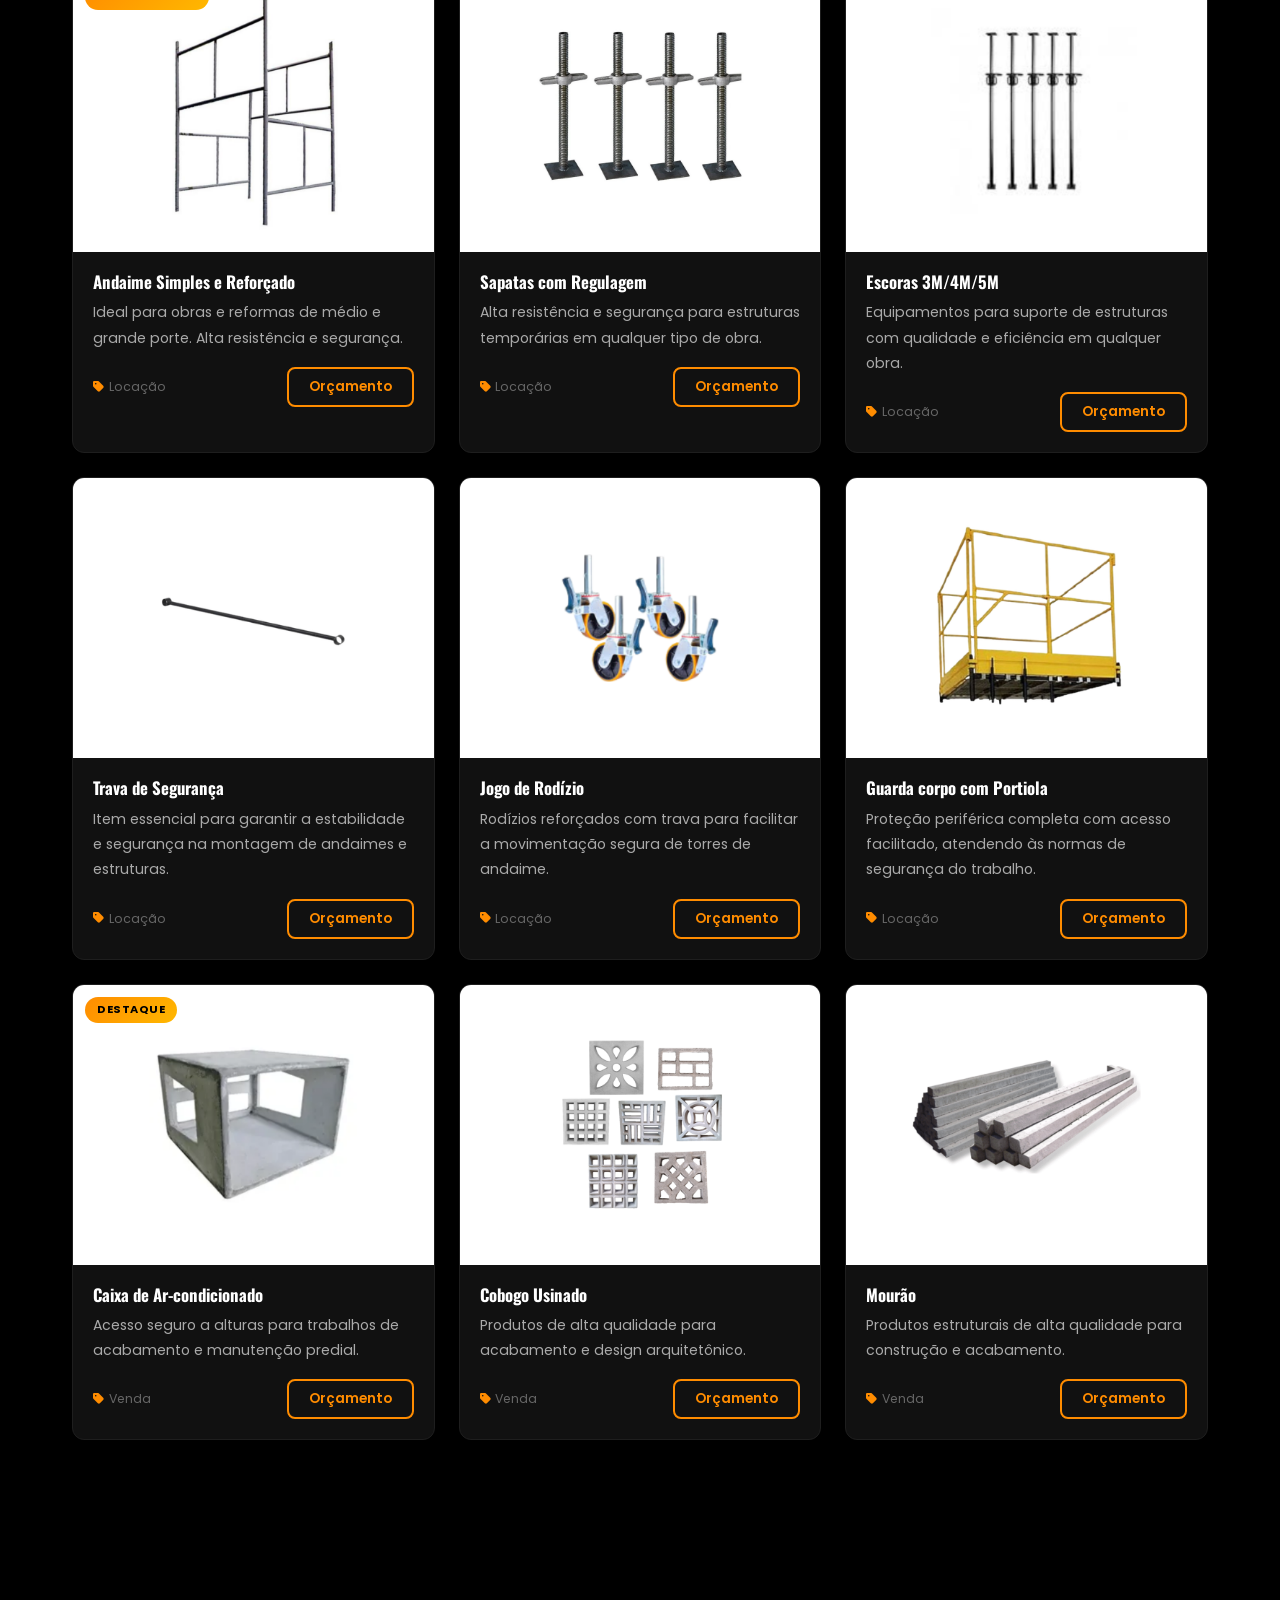
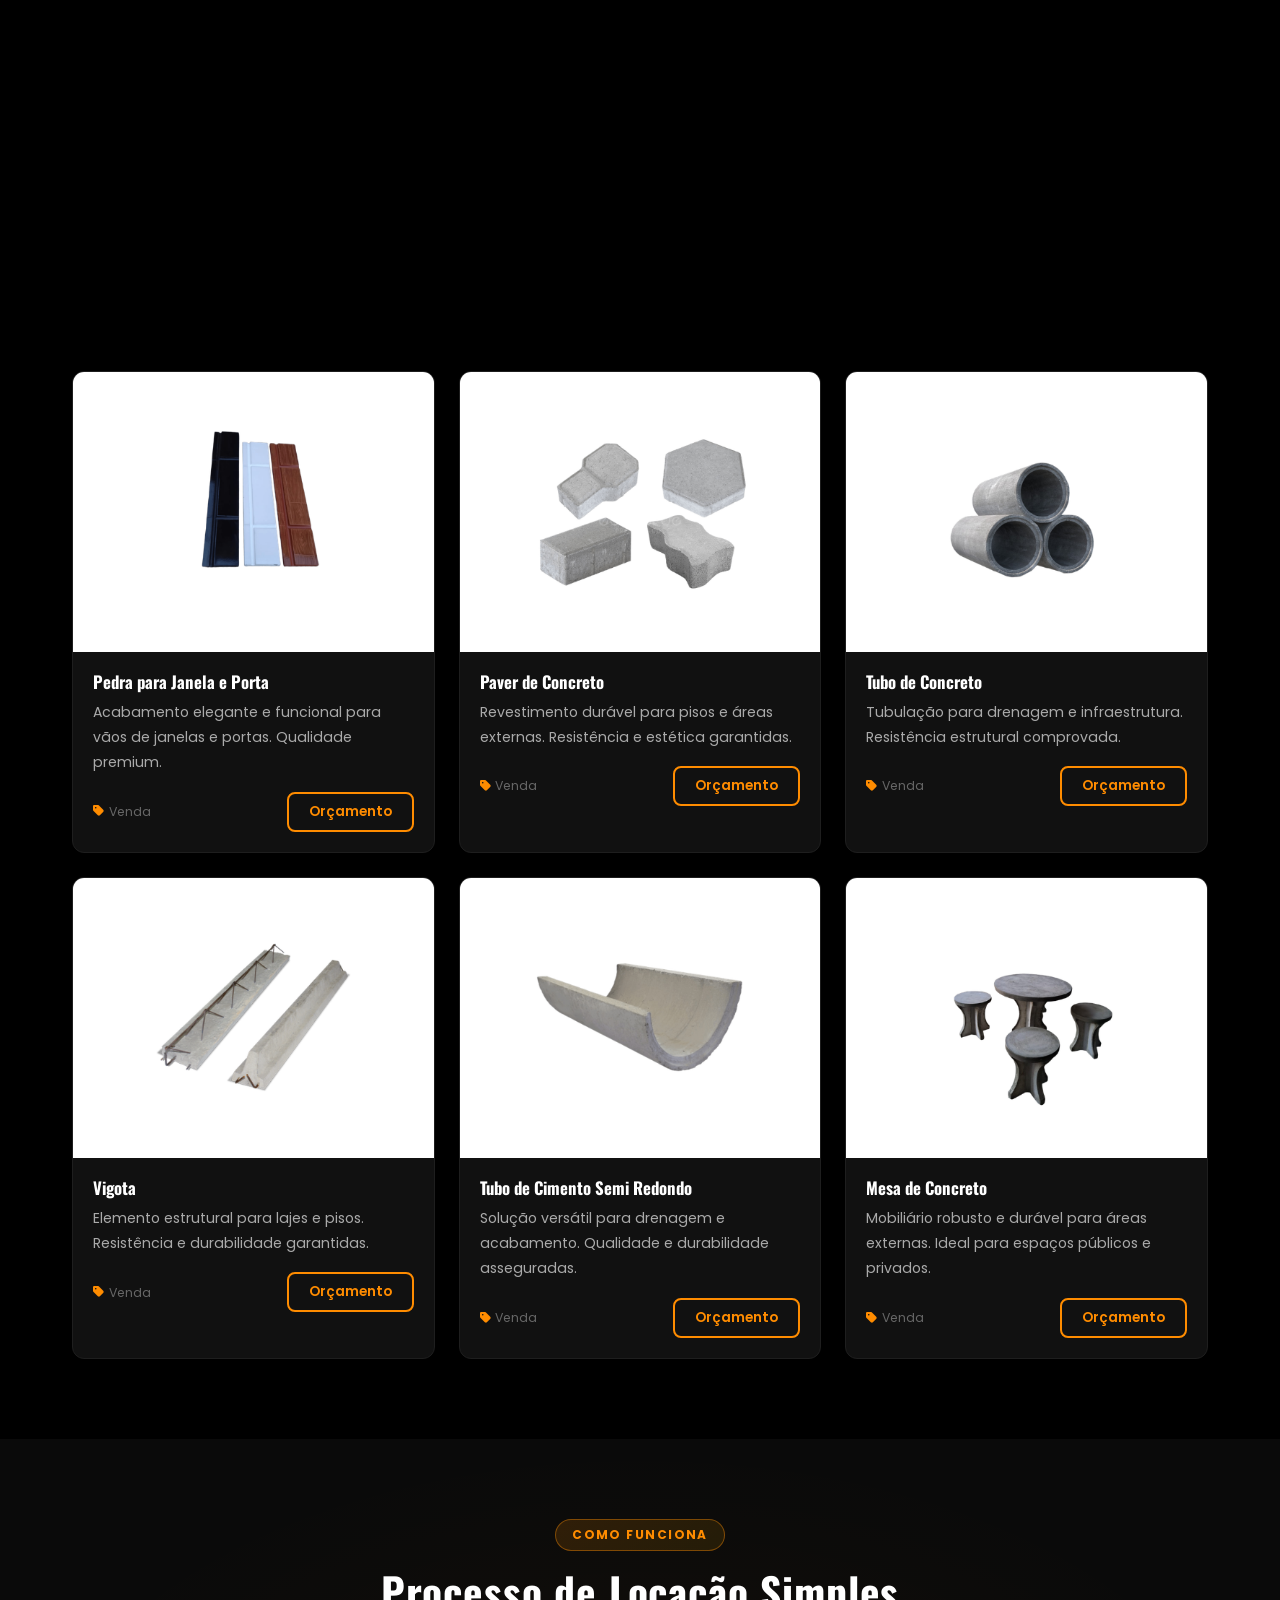
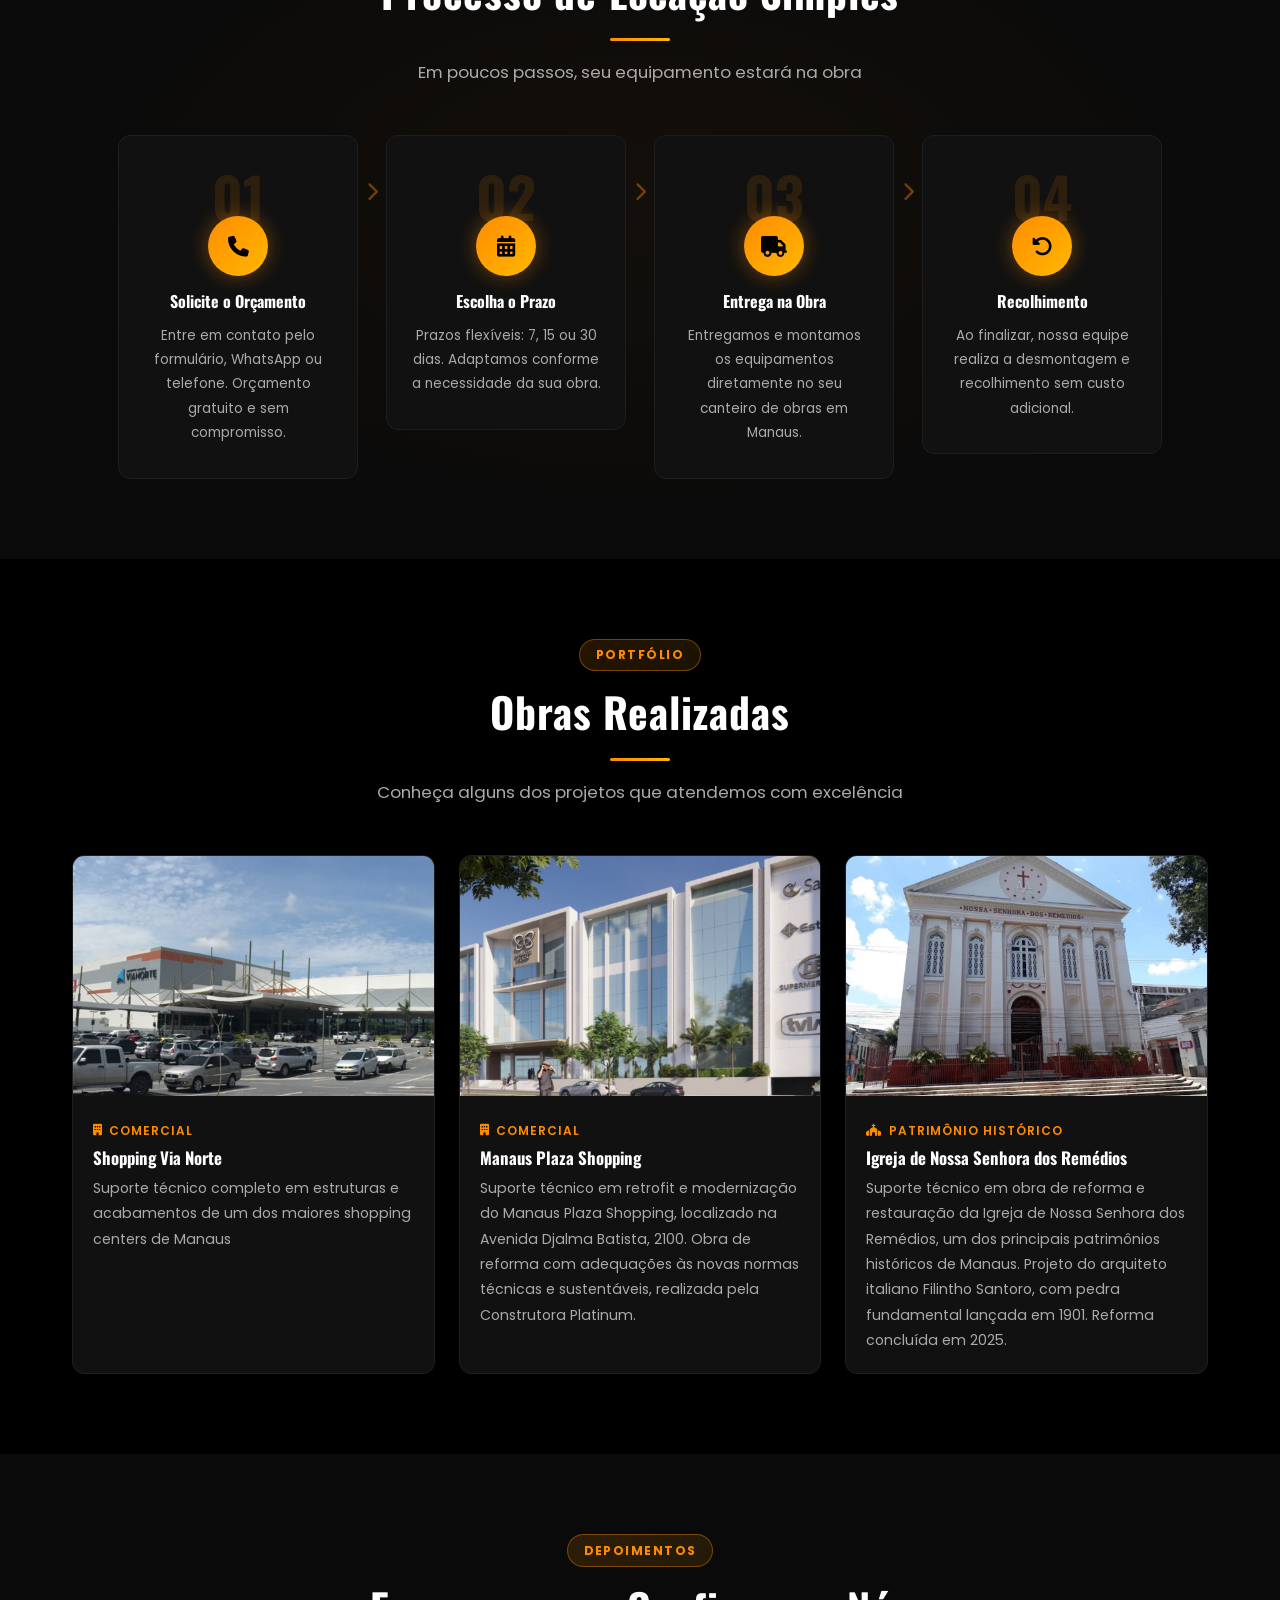
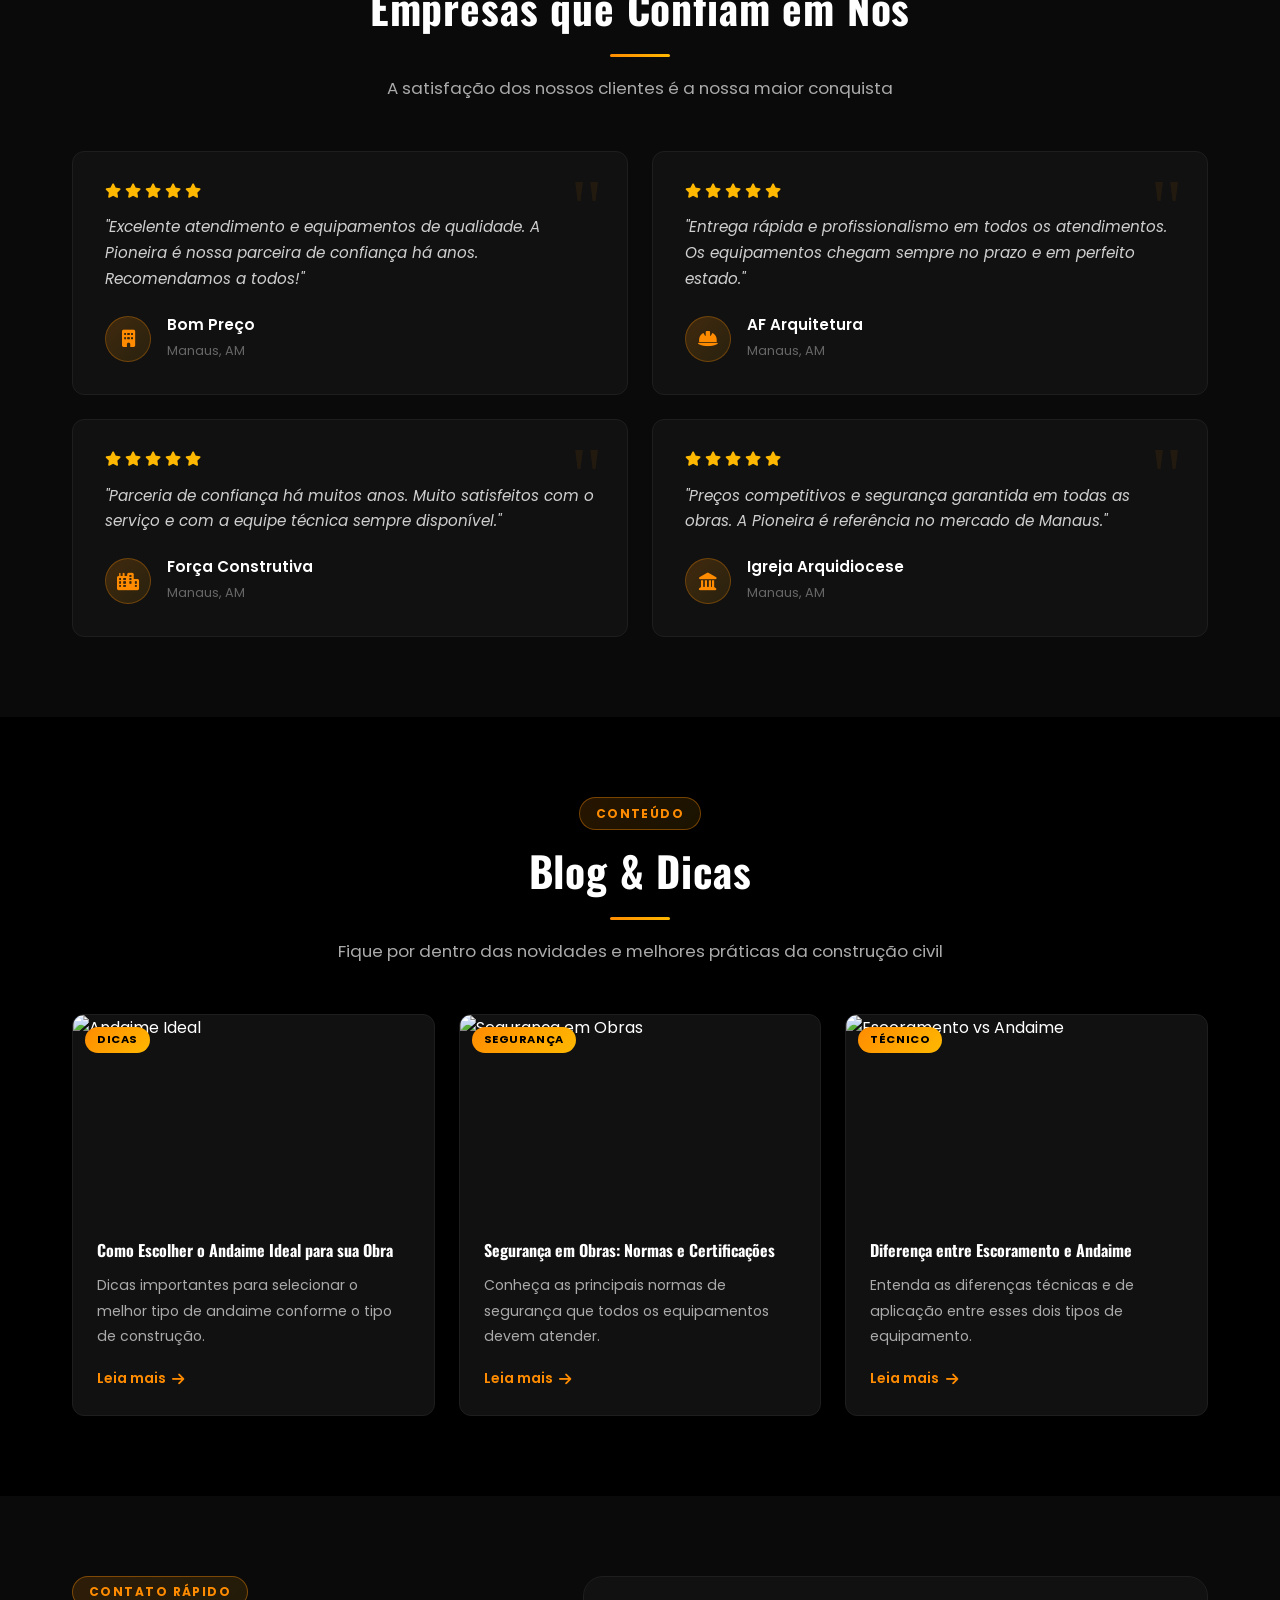
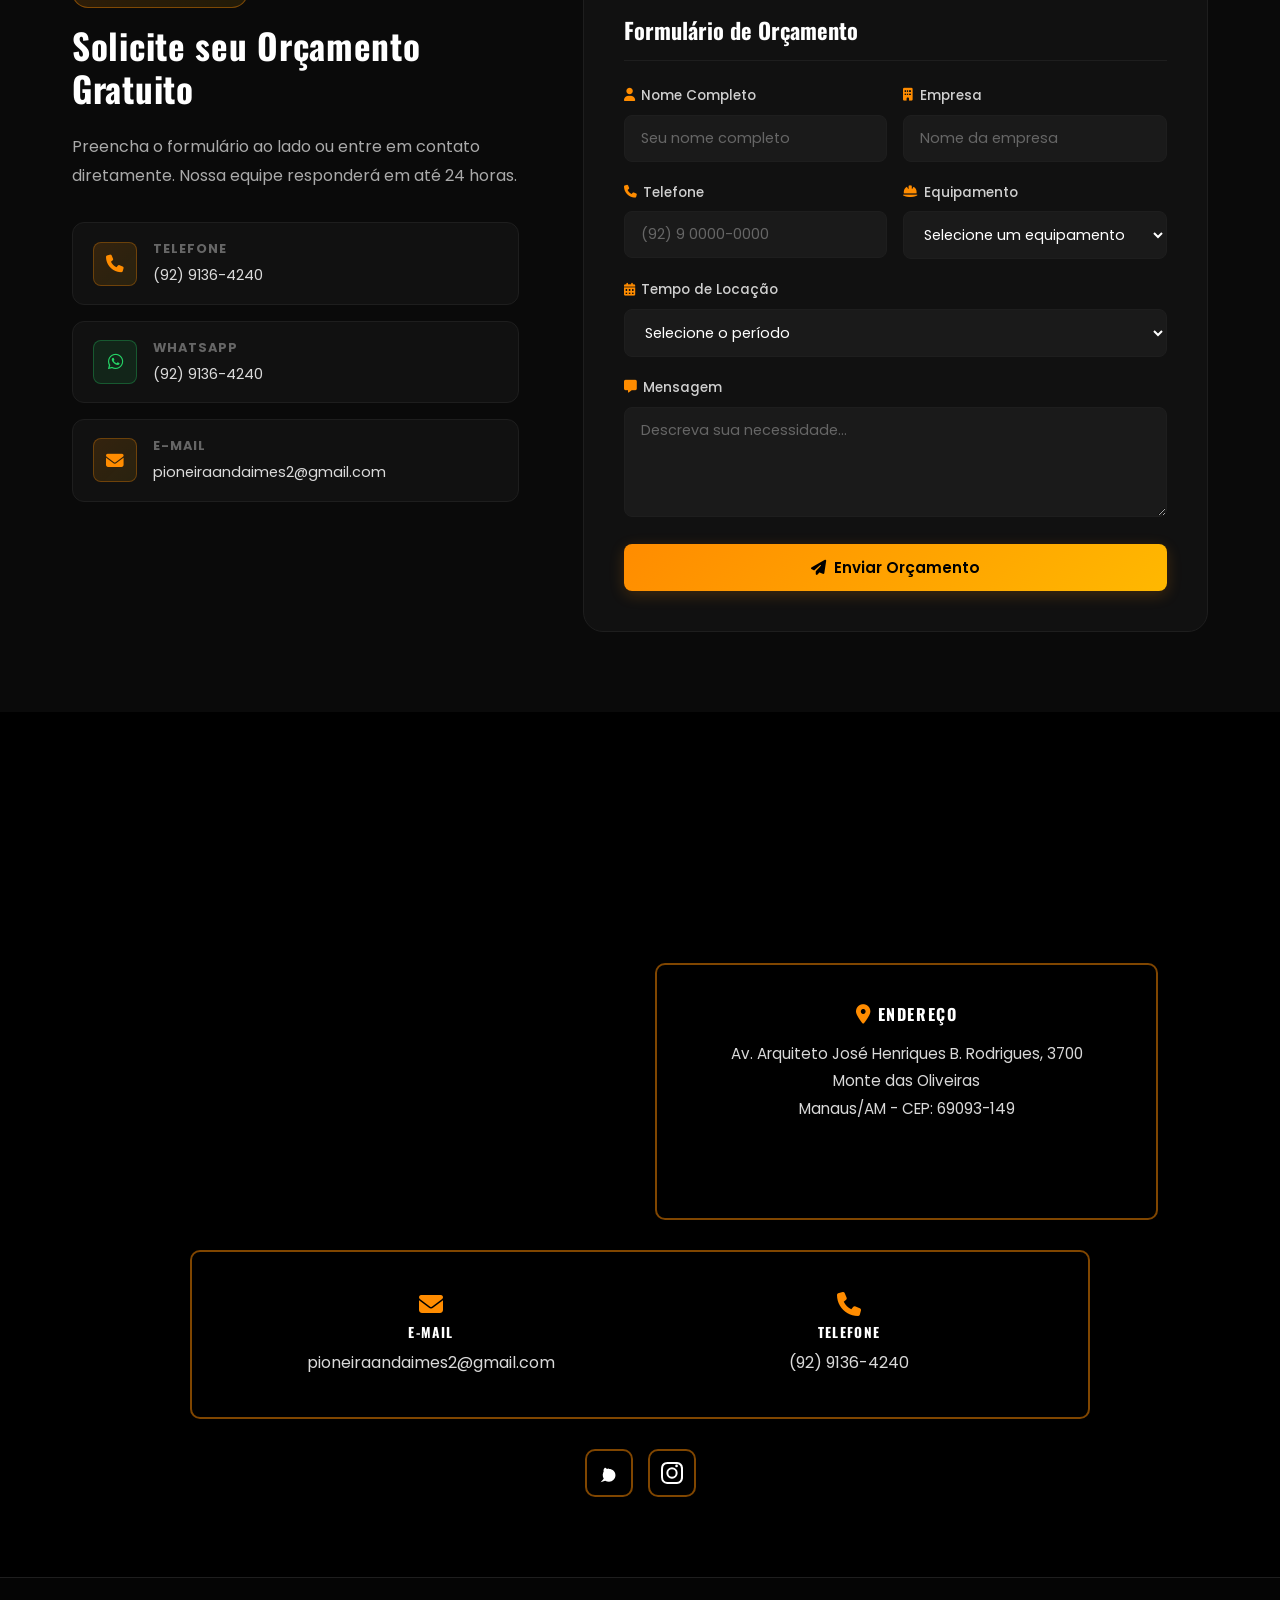
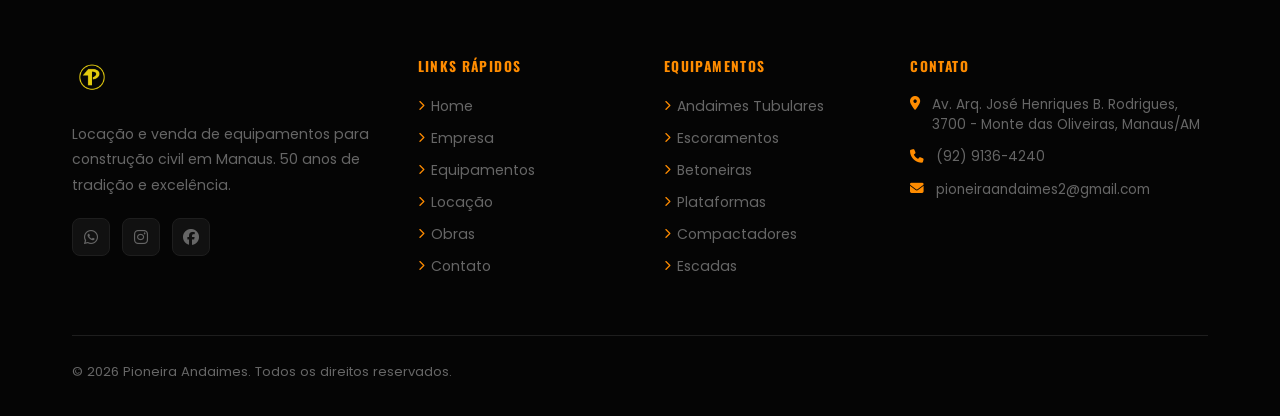
==== commit a76e4868: "final 22" ====
--- a/index.html
+++ b/index.html
@@ -635,7 +635,7 @@
                     <div class="obra-info">
                         <span class="obra-category"><i class="fa-solid fa-building"></i> Comercial</span>
                         <h3>Shopping Via Norte</h3>
-                        <p>Suporte técnico completo em estruturas e acabamentos de um dos maiores shopping centers de Manaus, localizado na Avenida Djalma Batista.</p>
+                        <p>Suporte técnico completo em estruturas e acabamentos de um dos maiores shopping centers de Manaus</p>
                     </div>
                 </div>
                 <div class="obra-card reveal-up" style="--delay: 0.2s">
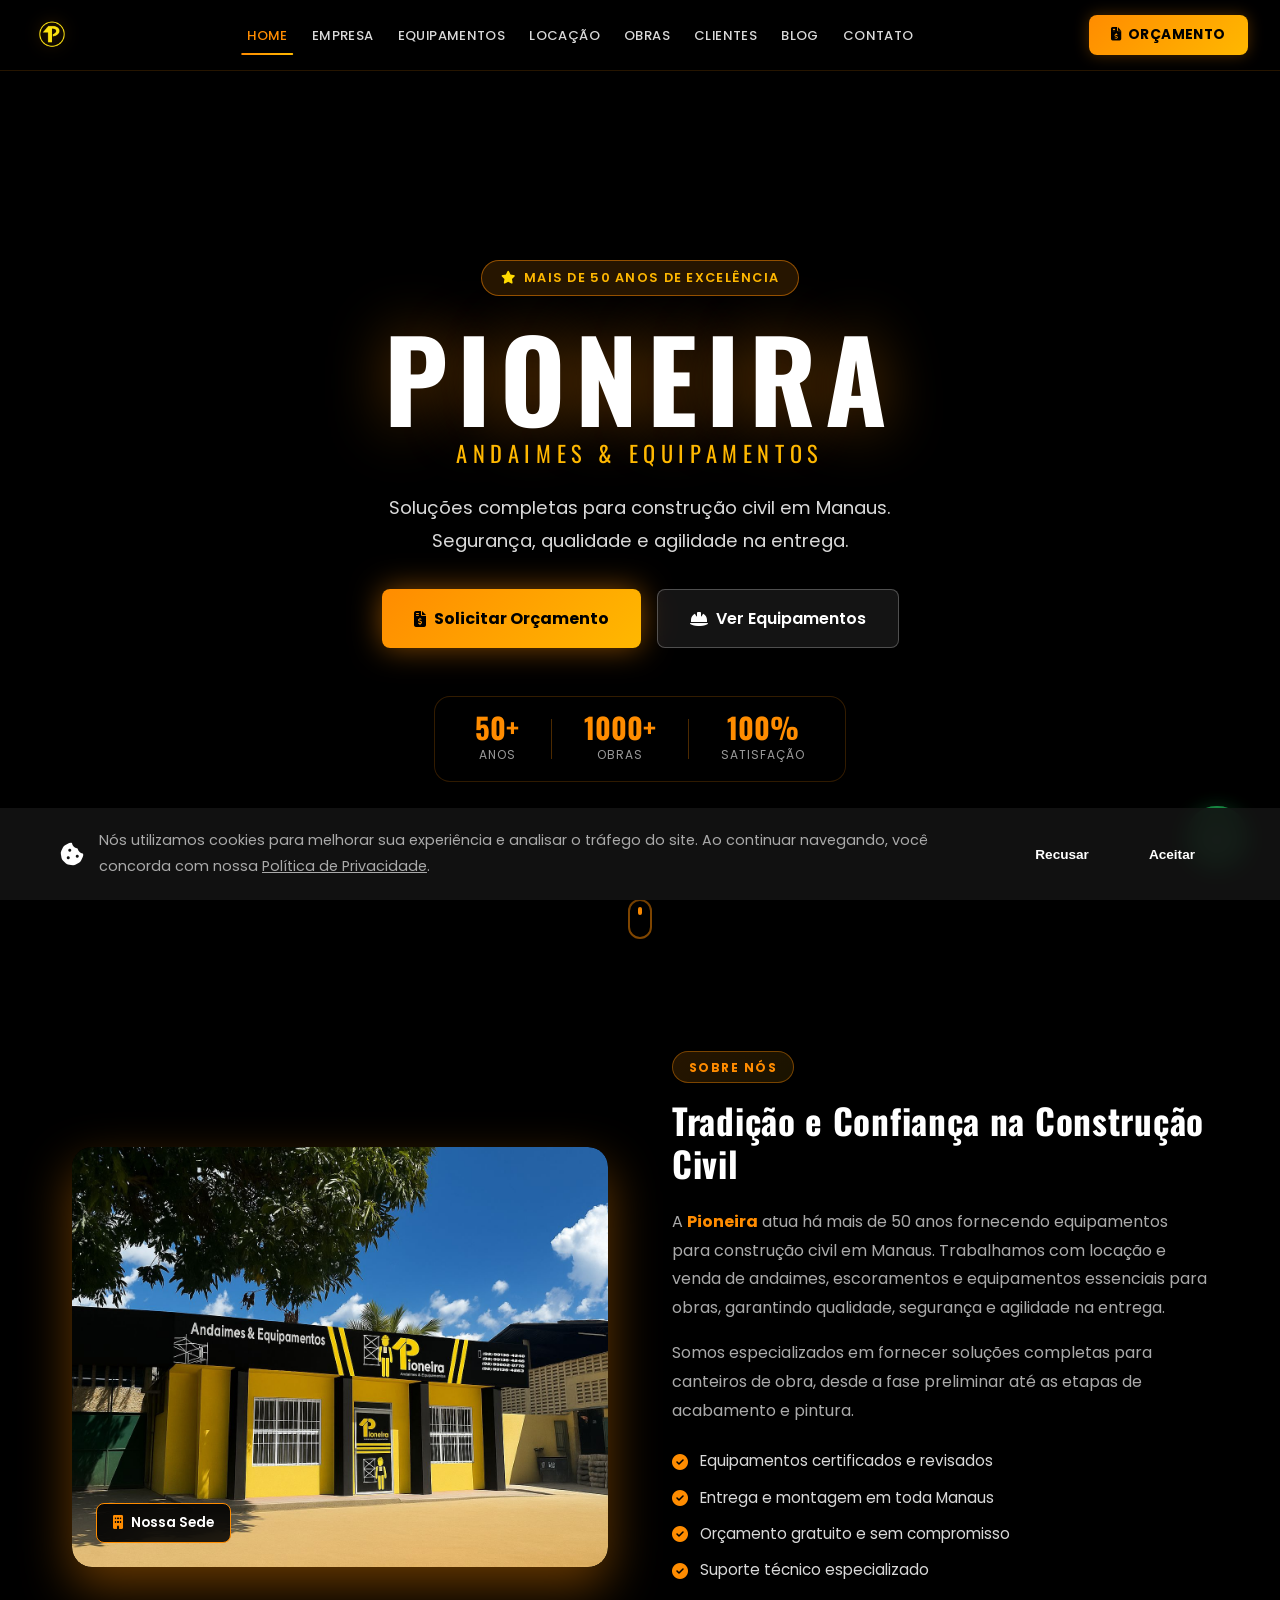
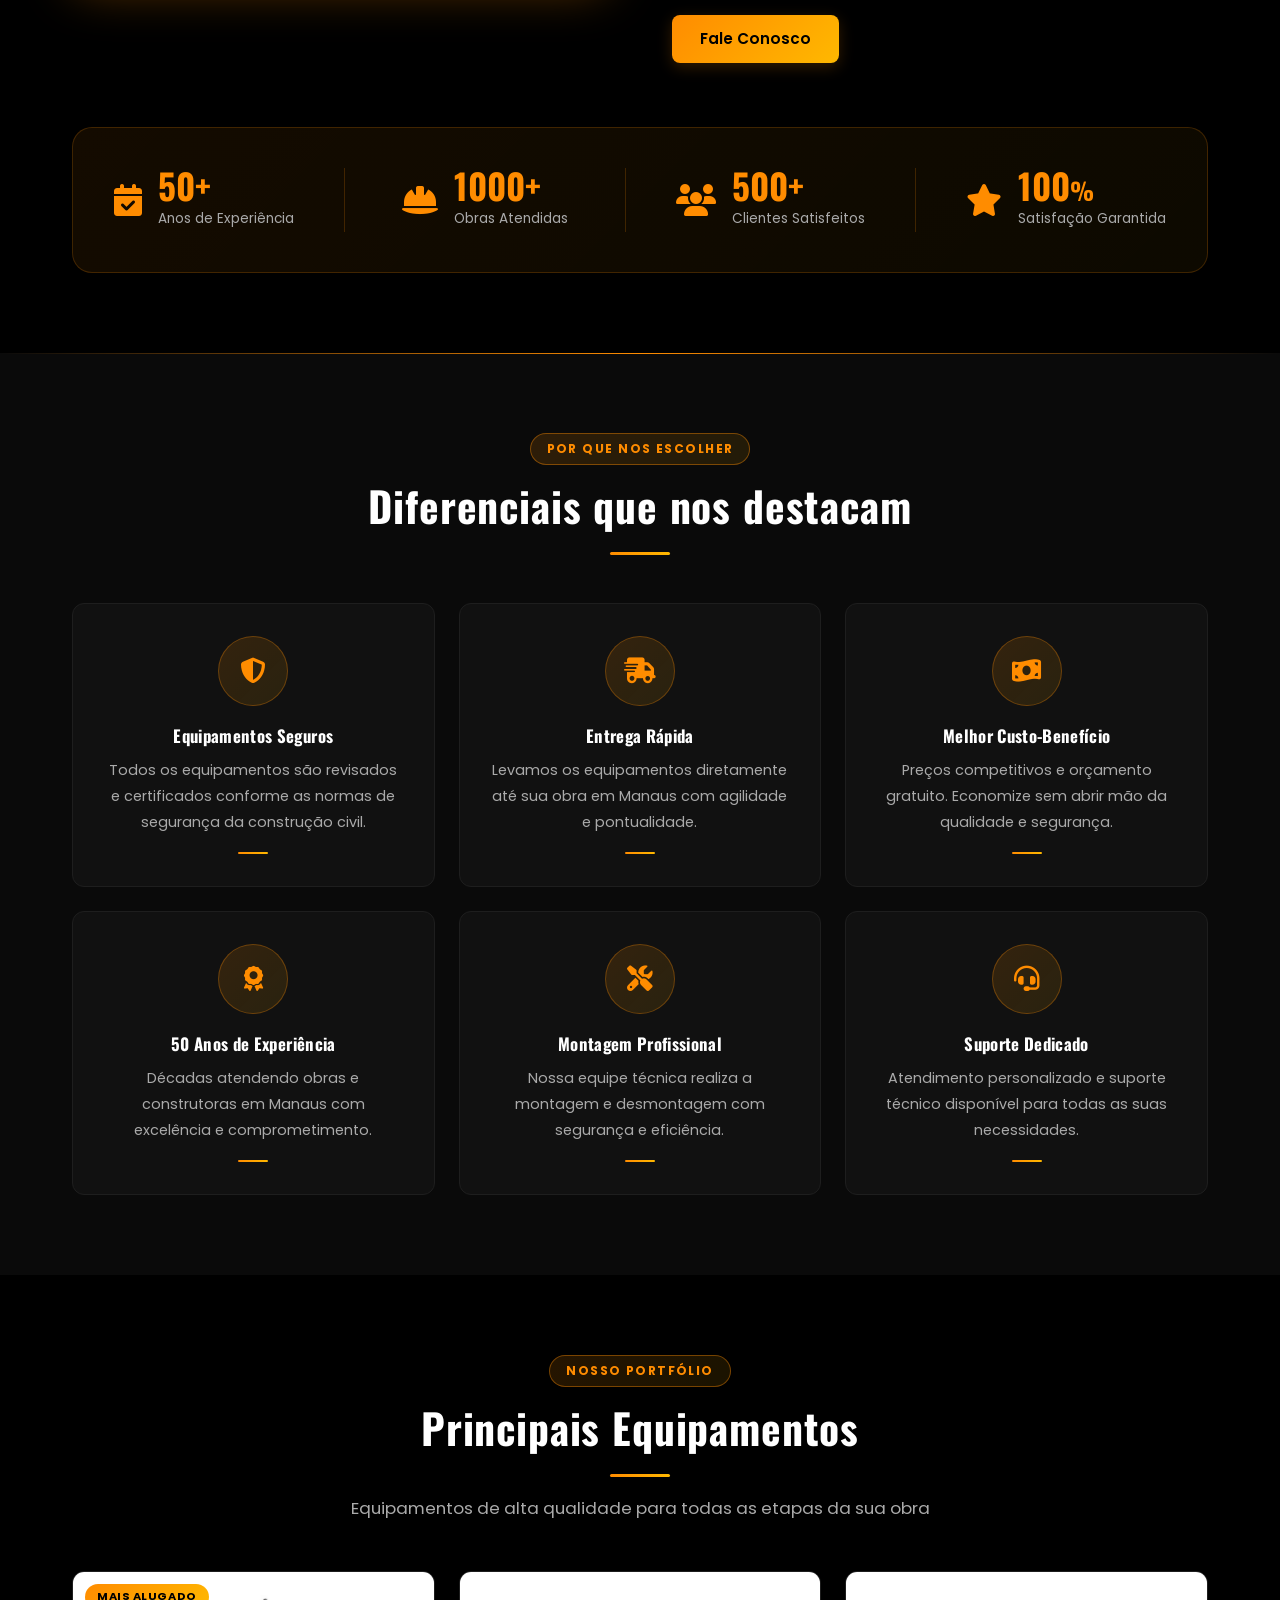
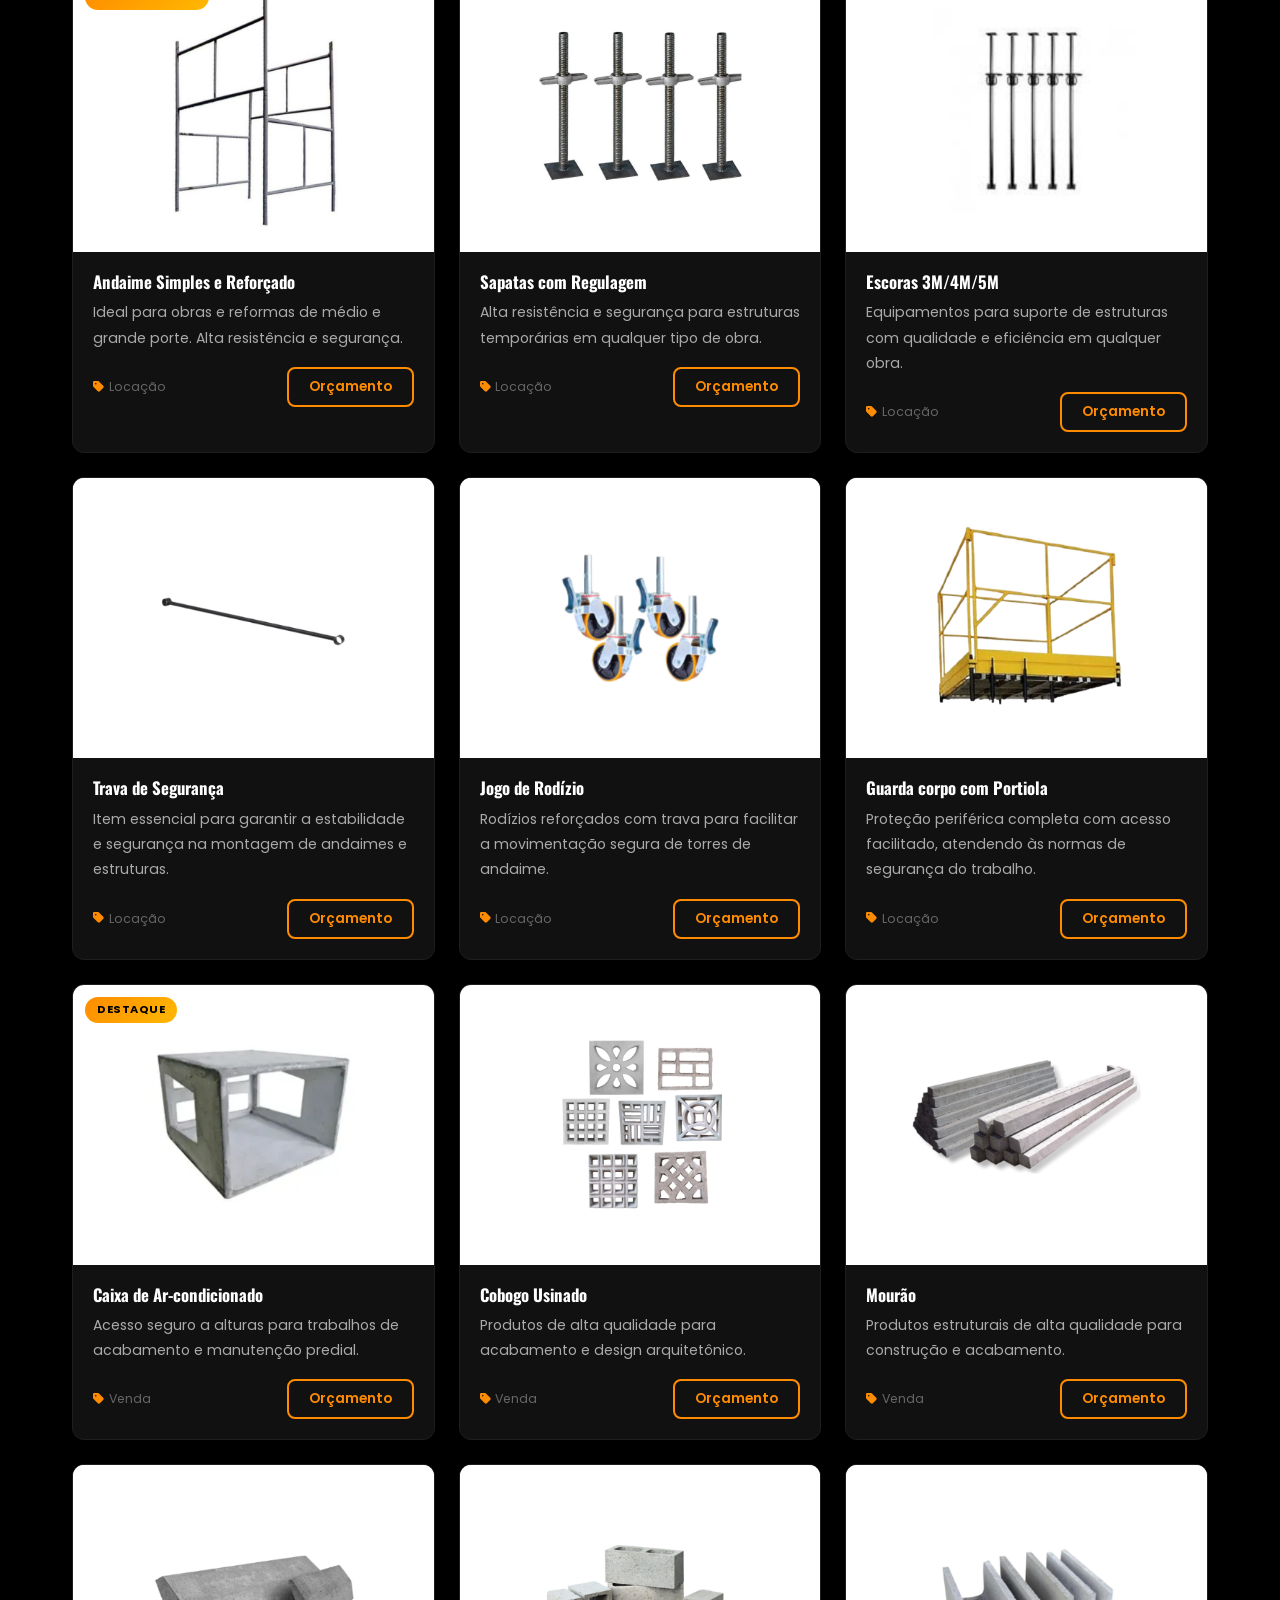
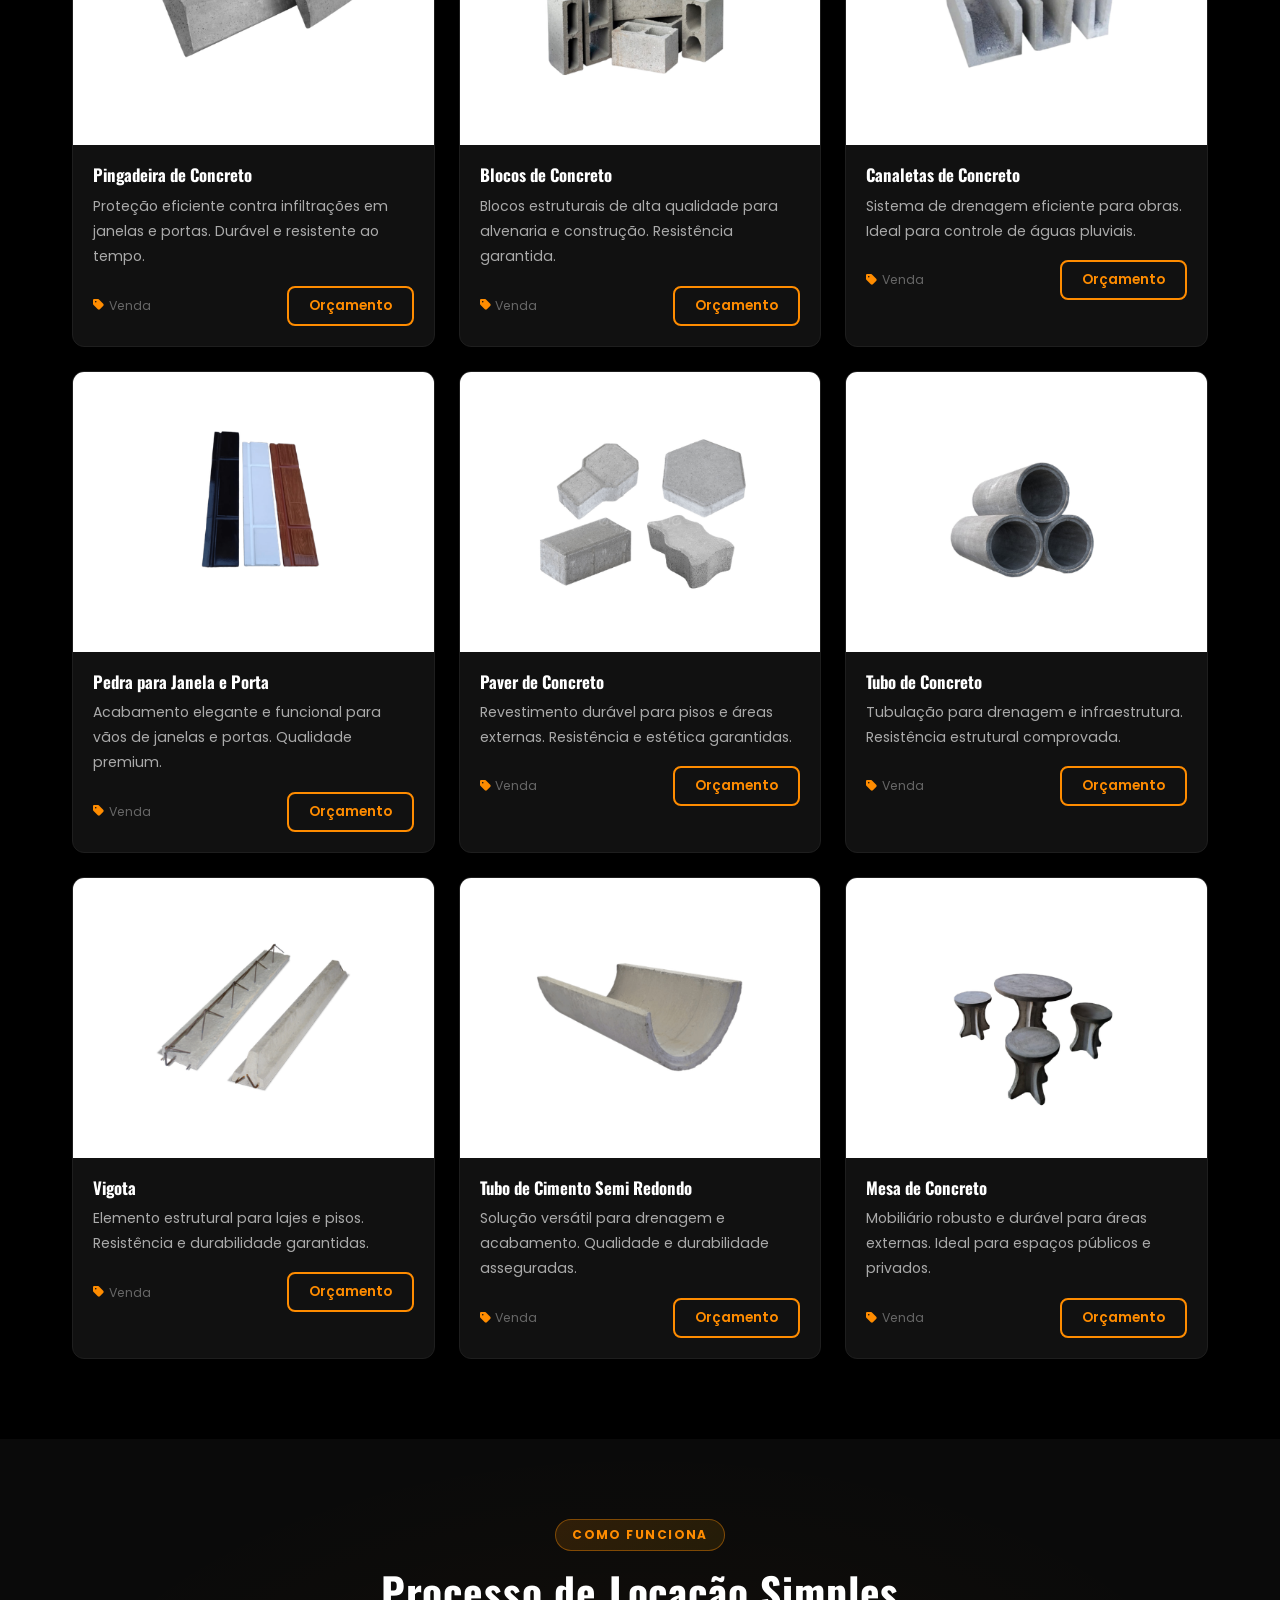
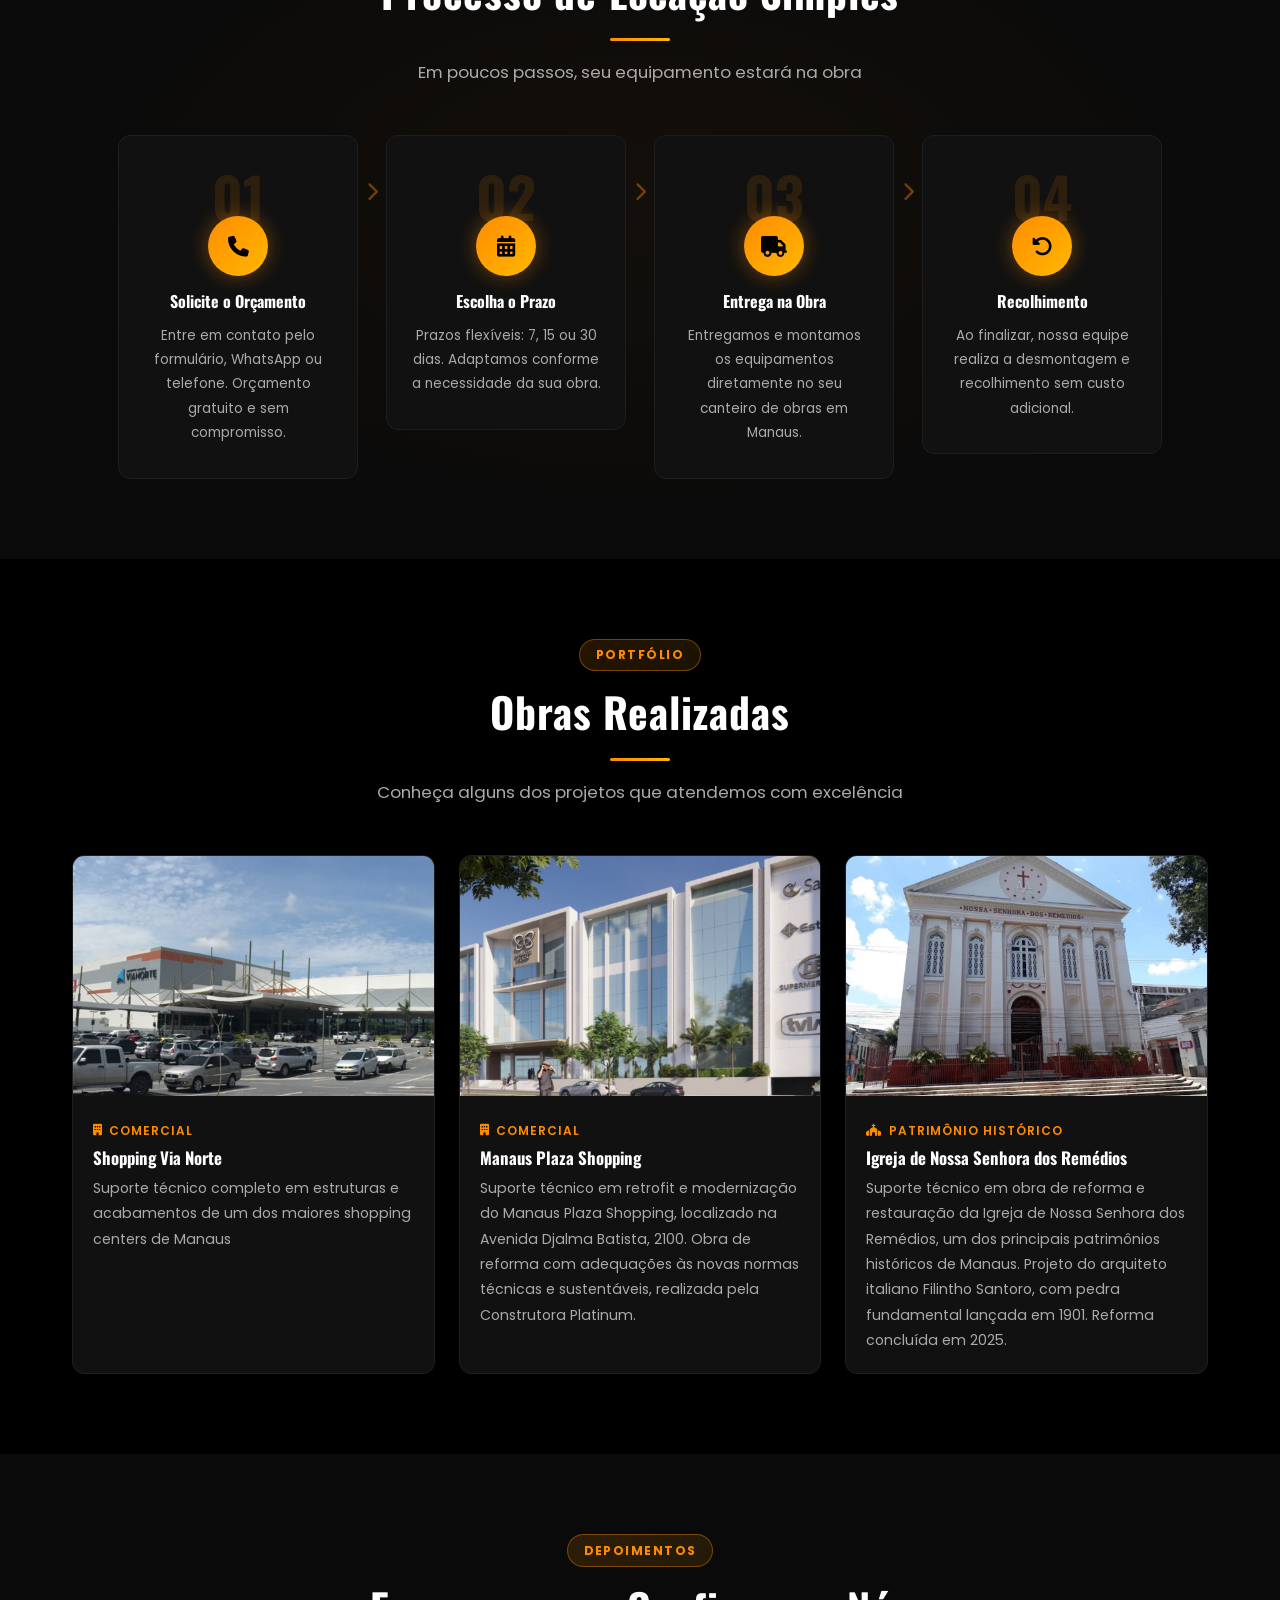
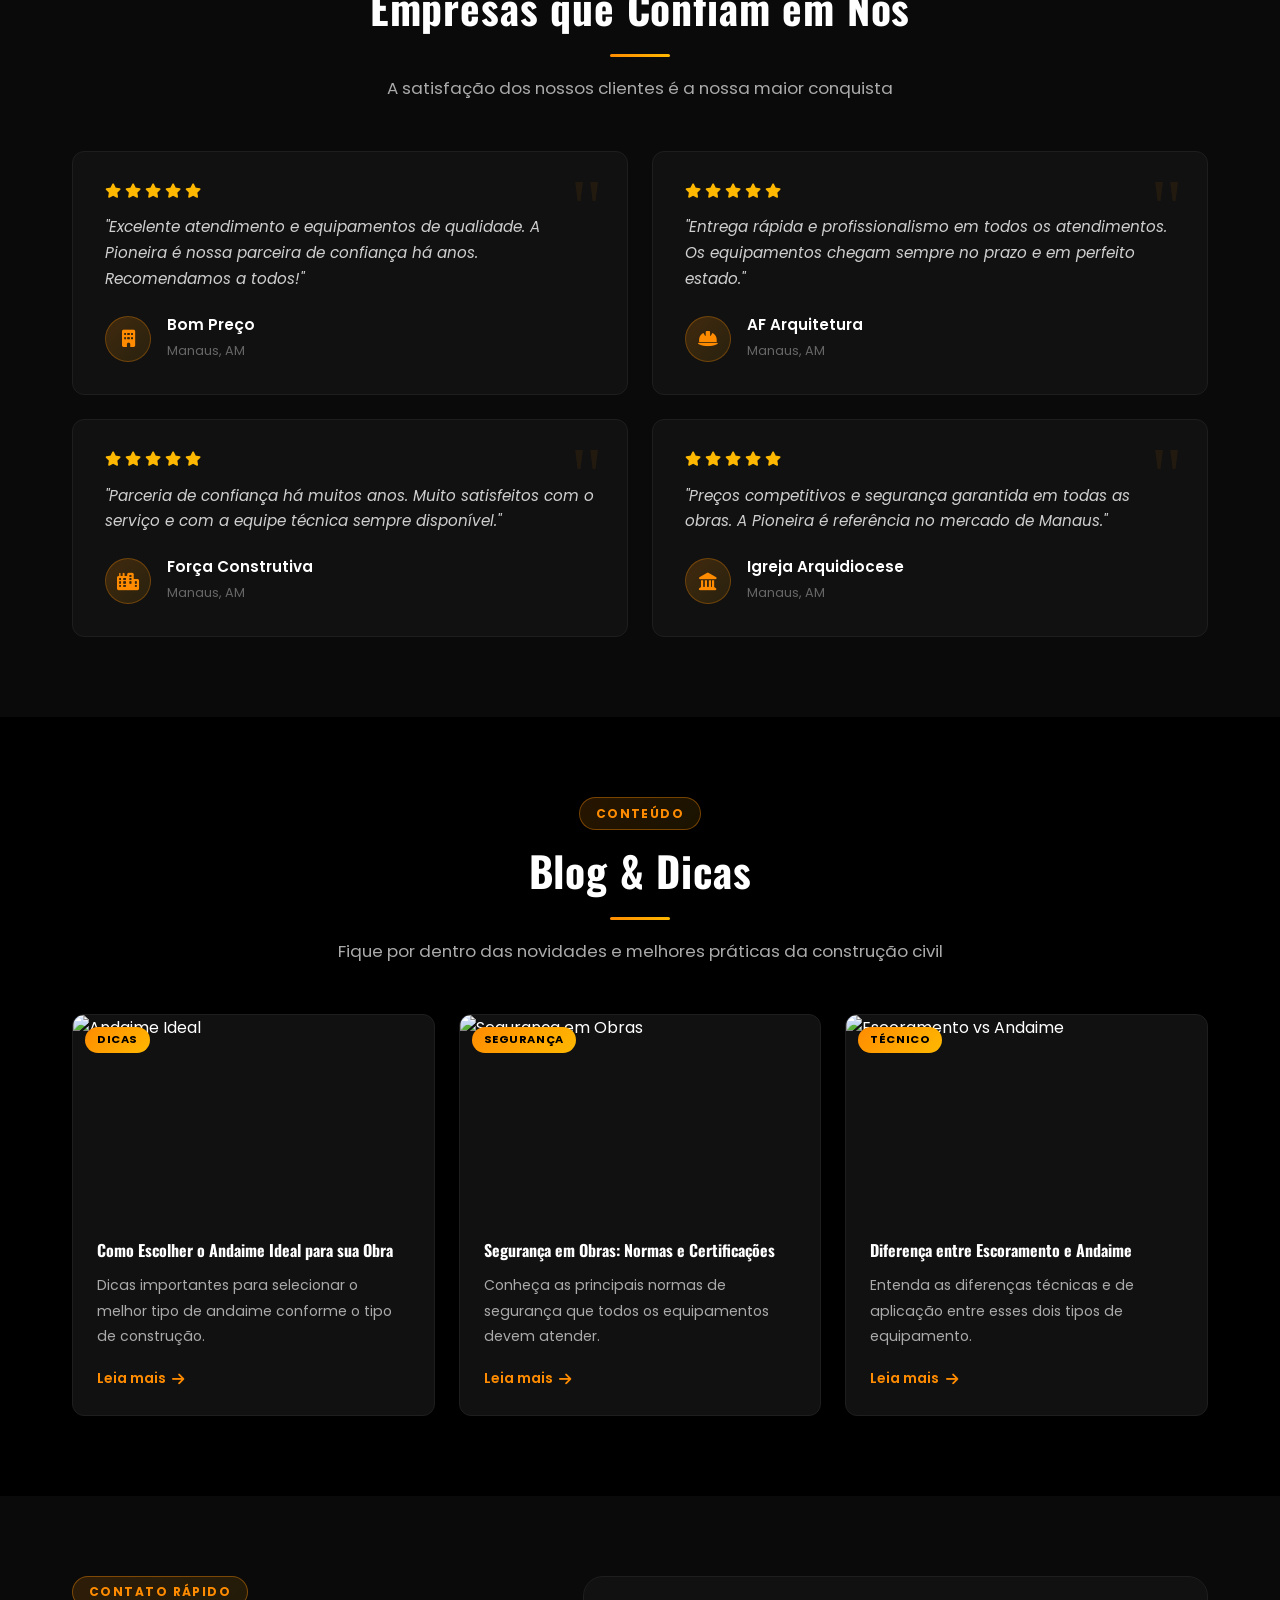
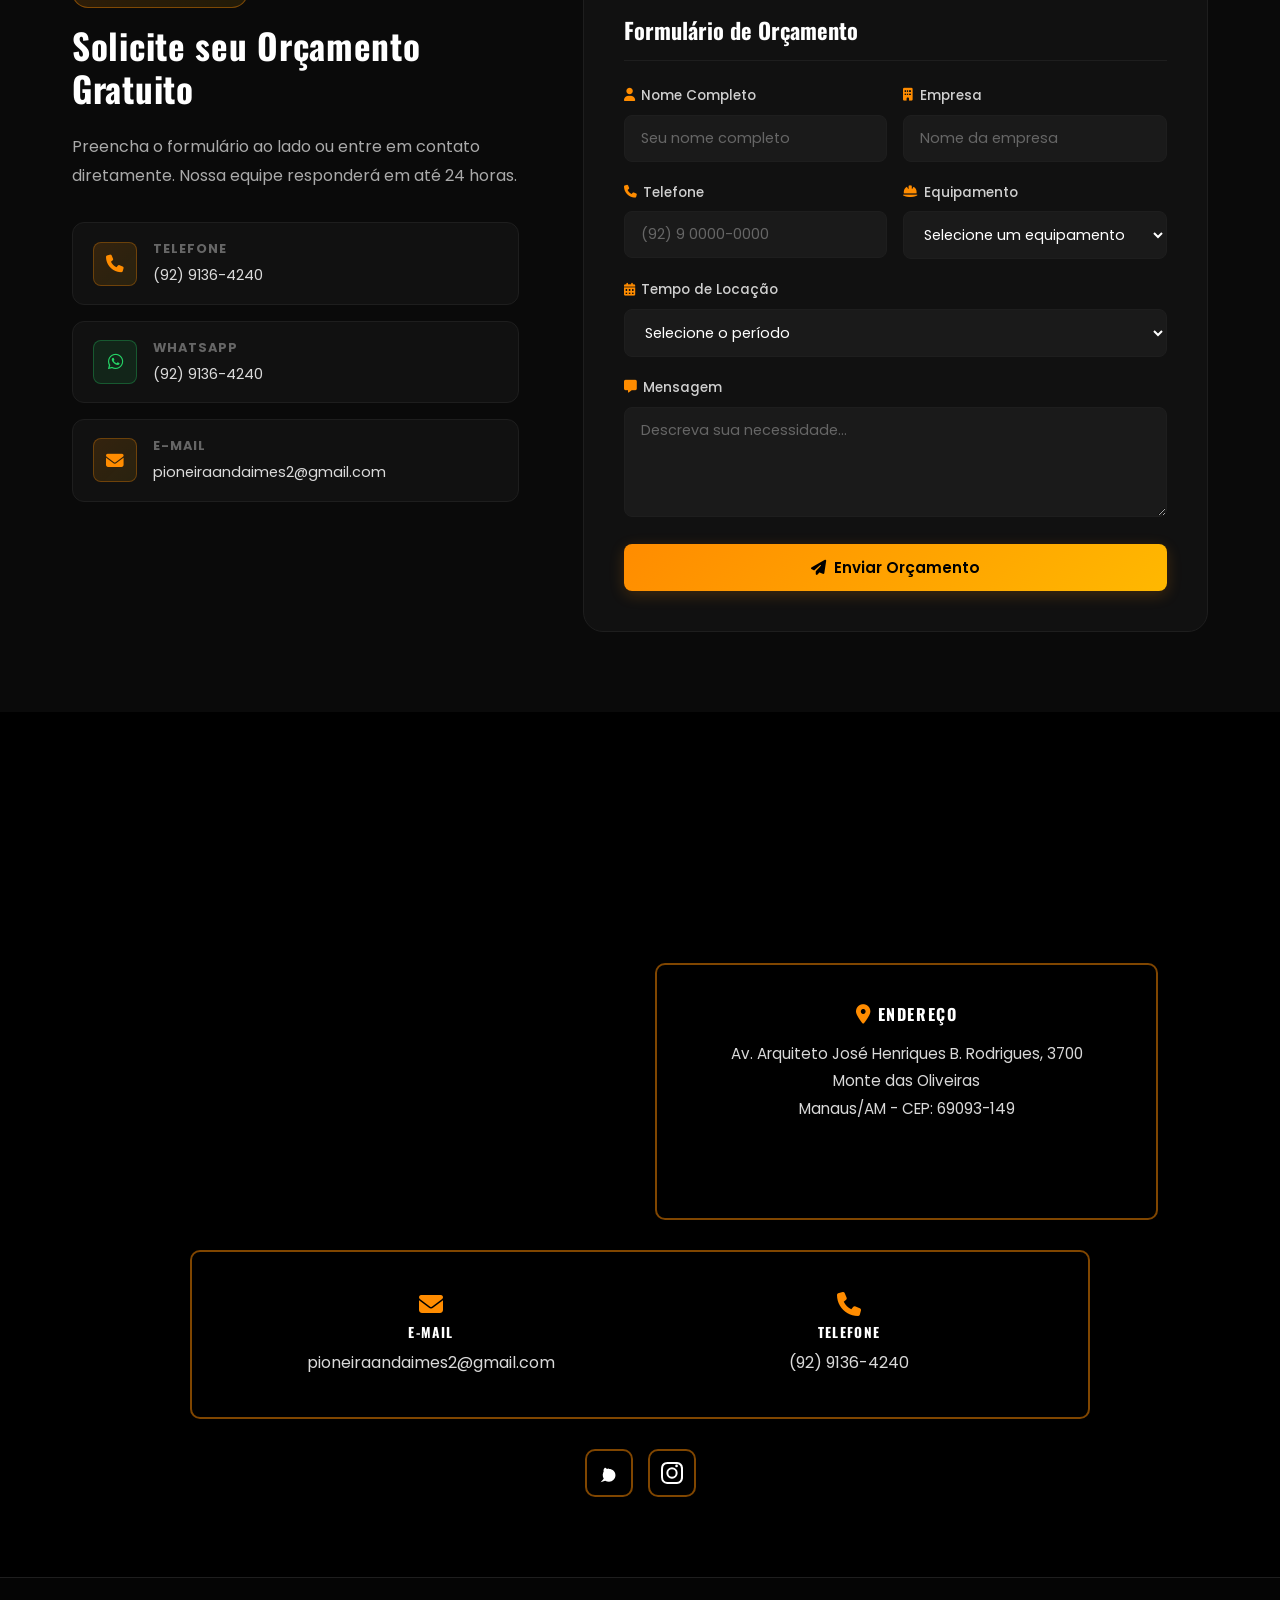
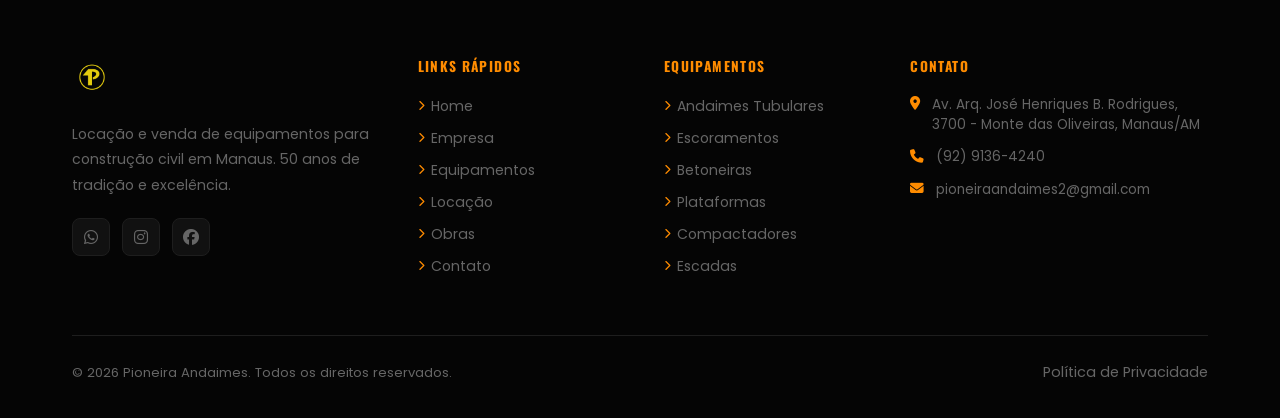
==== commit 4c659a2d: "final alterado de novo senhor" ====
--- a/index.html
+++ b/index.html
@@ -849,14 +849,22 @@
                             <div class="form-group">
                                 <label for="equipamento"><i class="fa-solid fa-hard-hat"></i> Equipamento</label>
                                 <select id="equipamento" name="equipamento" required>
-                                    <option value="">Selecione um equipamento</option>
-                                    <option value="andaime-tubular">Andaime Tubular</option>
-                                    <option value="escoramento">Escoramento Metálico</option>
-                                    <option value="betoneira">Betoneira</option>
-                                    <option value="plataforma">Plataforma Elevatória</option>
-                                    <option value="compactador">Compactador</option>
-                                    <option value="escada">Escada Profissional</option>
-                                </select>
+    <option value="">Selecione um equipamento</option>
+    <option value="andaime">Andaime Simples/Reforçado</option>
+    <option value="escoras">Escoras Metálicas</option>
+    <option value="blocos">Blocos de Concreto</option>
+    <option value="pingadeira">Pingadeira de Concreto</option>
+    <option value="paver">Paver de Concreto</option>
+    <option value="canaletas">Canaletas de Concreto</option>
+    <option value="tubo">Tubo de Concreto</option>
+    <option value="vigota">Vigota</option>
+    <option value="mesa">Mesa de Concreto</option>
+    <option value="trava">Trava de Segurança</option>
+    <option value="rodizio">Jogo de Rodízio</option>
+    <option value="guarda-corpo">Guarda corpo com Portiola</option>
+    <option value="outros">Outros Equipamentos</option>
+</select>
+
                             </div>
                         </div>
                         <div class="form-group">
@@ -983,9 +991,10 @@
                 </div>
             </div>
             <div class="footer-bottom">
-                <p>&copy; 2026 Pioneira Andaimes. Todos os direitos reservados.</p>
-               
-            </div>
+    <p>&copy; 2026 Pioneira Andaimes. Todos os direitos reservados.</p>
+    <p><a href="politica-privacidade.html" style="color: var(--gray); text-decoration: none; font-size: 0.9rem;">Política de Privacidade</a></p>
+</div>
+
         </div>
     </footer>
 
@@ -999,5 +1008,20 @@
     <!-- JavaScript -->
     <script src="javascript/script.js"></script>
     <script src="javascript/script-email.js"></script>
+
+    <!-- BANNER DE COOKIES -->
+<div id="cookie-banner" class="cookie-banner">
+    <div class="cookie-container">
+        <div class="cookie-content">
+            <i class="fa-solid fa-cookie-bite"></i>
+            <p>Nós utilizamos cookies para melhorar sua experiência e analisar o tráfego do site. Ao continuar navegando, você concorda com nossa <a href="politica-privacidade.html">Política de Privacidade</a>.</p>
+        </div>
+        <div class="cookie-buttons">
+            <button id="decline-cookies" class="btn-cookie btn-decline">Recusar</button>
+            <button id="accept-cookies" class="btn-cookie btn-accept">Aceitar</button>
+        </div>
+    </div>
+</div>
+
 </body>
 </html>
--- a/css/styles.css
+++ b/css/styles.css
@@ -1920,3 +1920,101 @@
     .navbar-container { padding: 0 1rem; }
     .btn-nav-cta span { display: none; }
 }
+/* BANNER DE COOKIES */
+.cookie-banner {
+    position: fixed;
+    bottom: -100%; /* Começa escondido */
+    left: 0;
+    width: 100%;
+    background: rgba(18, 18, 18, 0.95);
+    backdrop-filter: blur(10px);
+    border-top: 2px solid var(--primary);
+    padding: 20px 0;
+    z-index: 10000;
+    transition: bottom 0.5s ease-in-out;
+    box-shadow: 0 -10px 30px rgba(0,0,0,0.5);
+}
+
+.cookie-banner.show {
+    bottom: 0;
+}
+
+.cookie-container {
+    max-width: 1200px;
+    margin: 0 auto;
+    padding: 0 20px;
+    display: flex;
+    justify-content: space-between;
+    align-items: center;
+    gap: 20px;
+}
+
+.cookie-content {
+    display: flex;
+    align-items: center;
+    gap: 15px;
+    color: var(--white);
+}
+
+.cookie-content i {
+    font-size: 1.5rem;
+    color: var(--primary);
+}
+
+.cookie-content p {
+    font-size: 0.9rem;
+    margin: 0;
+}
+
+.cookie-content a {
+    color: var(--primary);
+    text-decoration: underline;
+}
+
+.cookie-buttons {
+    display: flex;
+    gap: 10px;
+}
+
+.btn-cookie {
+    padding: 10px 25px;
+    border-radius: 5px;
+    font-weight: 600;
+    cursor: pointer;
+    transition: 0.3s;
+    border: none;
+    font-size: 0.85rem;
+}
+
+.btn-accept {
+    background: var(--primary);
+    color: var(--dark);
+}
+
+.btn-accept:hover {
+    background: var(--primary-hover);
+    transform: translateY(-2px);
+}
+
+.btn-decline {
+    background: transparent;
+    color: var(--gray);
+    border: 1px solid var(--gray);
+}
+
+.btn-decline:hover {
+    color: var(--white);
+    border-color: var(--white);
+}
+
+/* Responsividade */
+@media (max-width: 768px) {
+    .cookie-container {
+        flex-direction: column;
+        text-align: center;
+    }
+    .cookie-content {
+        flex-direction: column;
+    }
+}
+
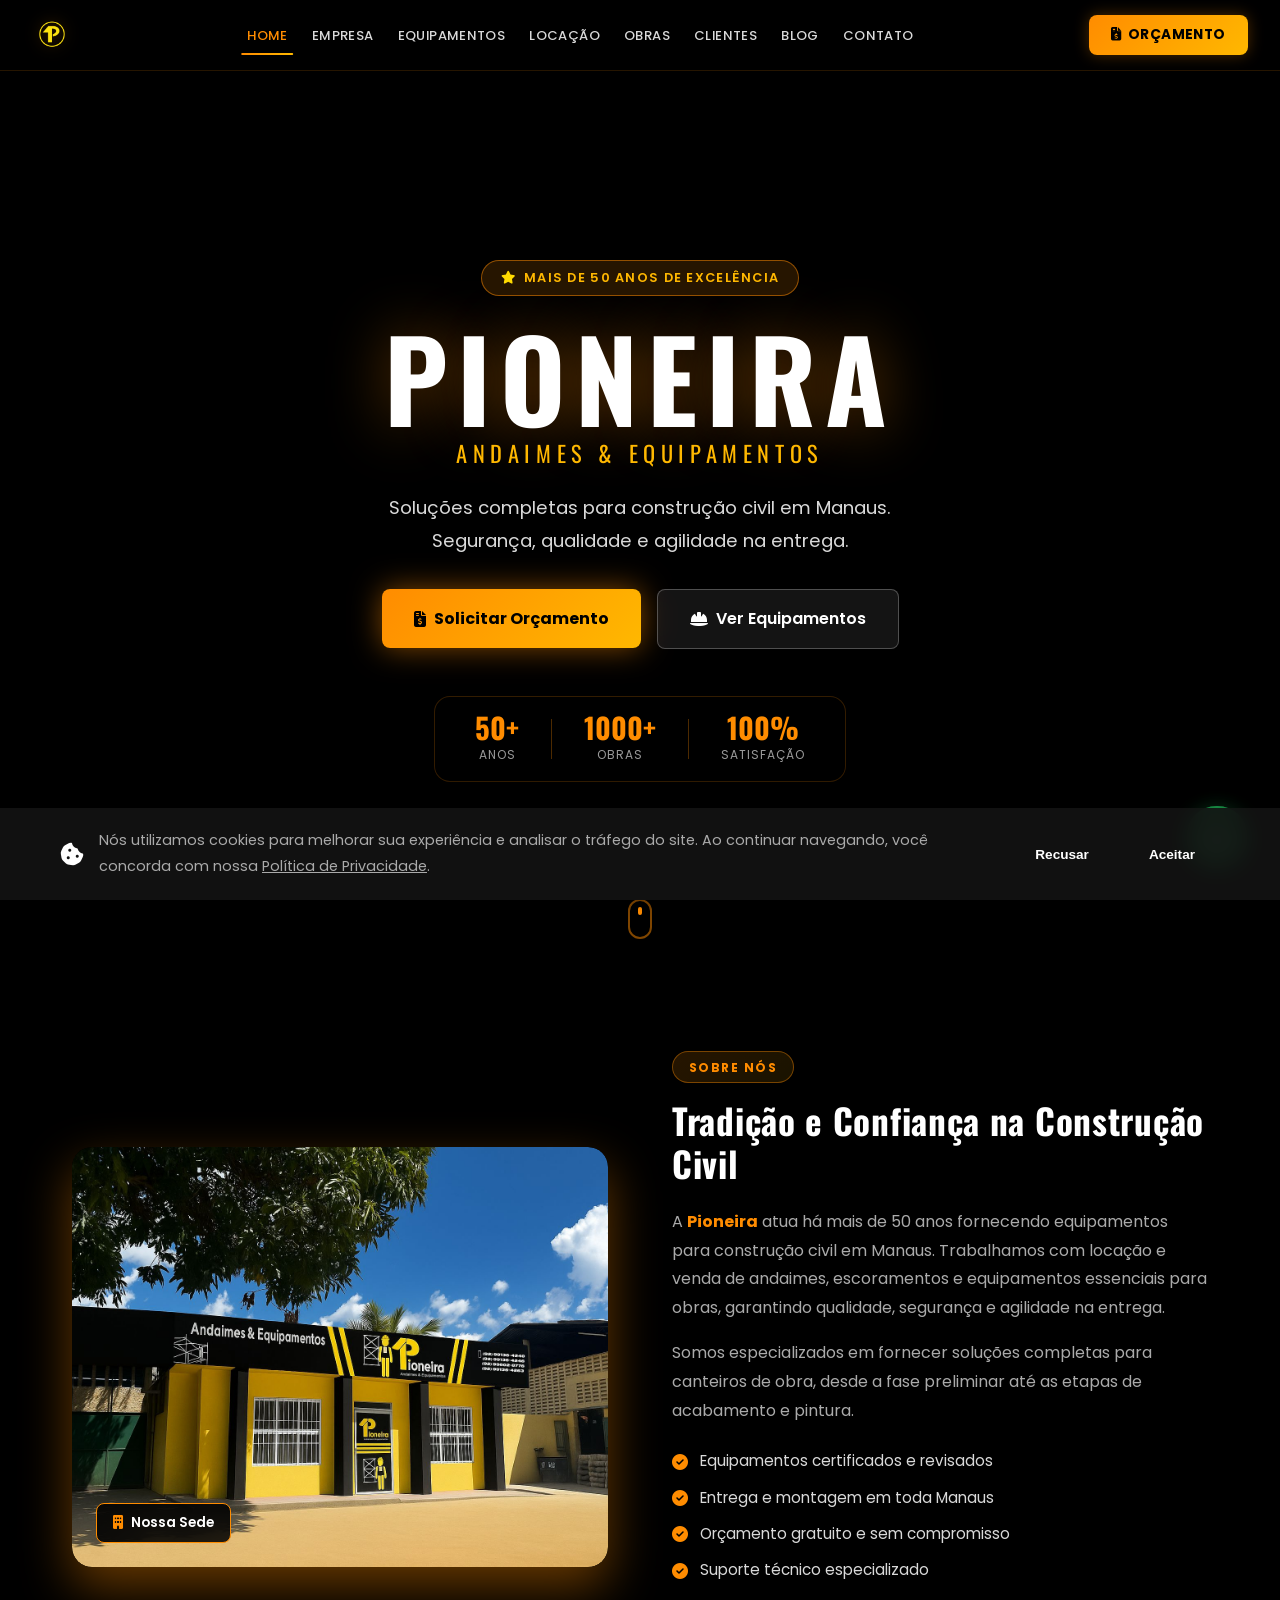
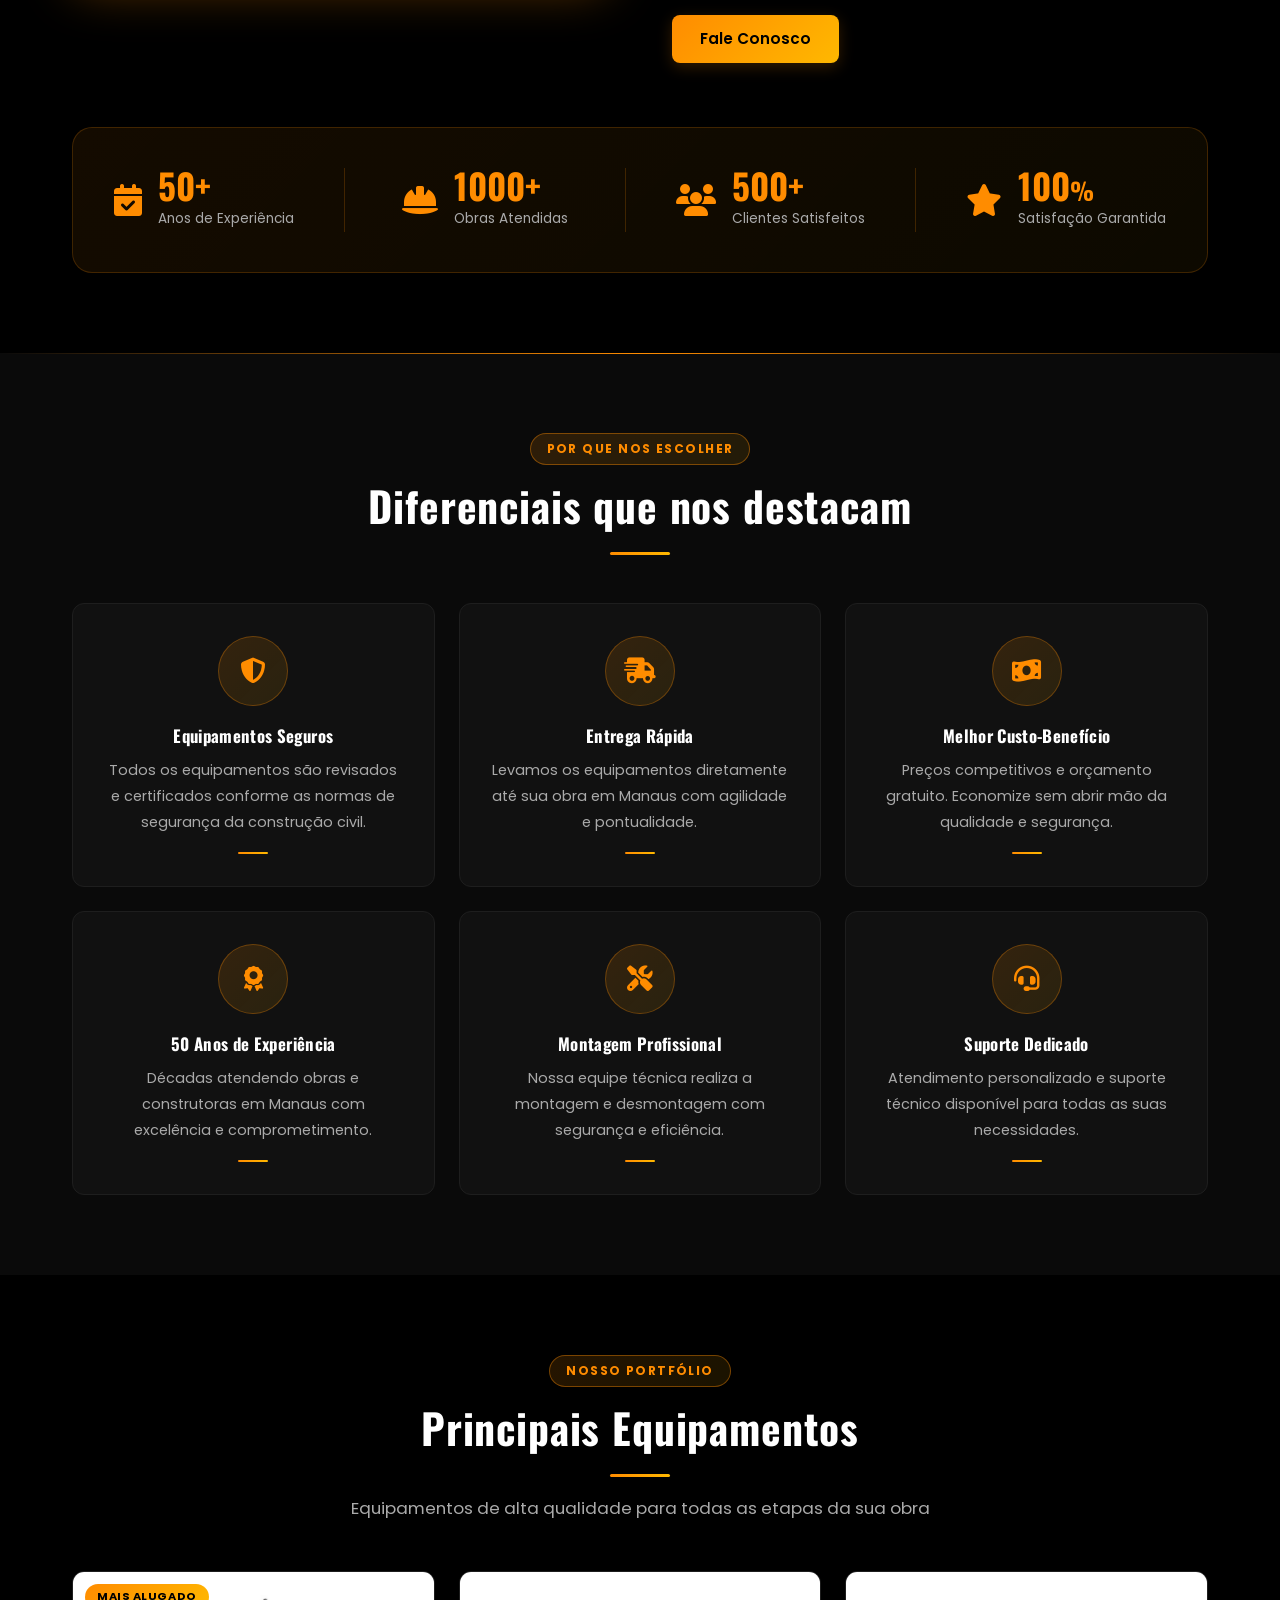
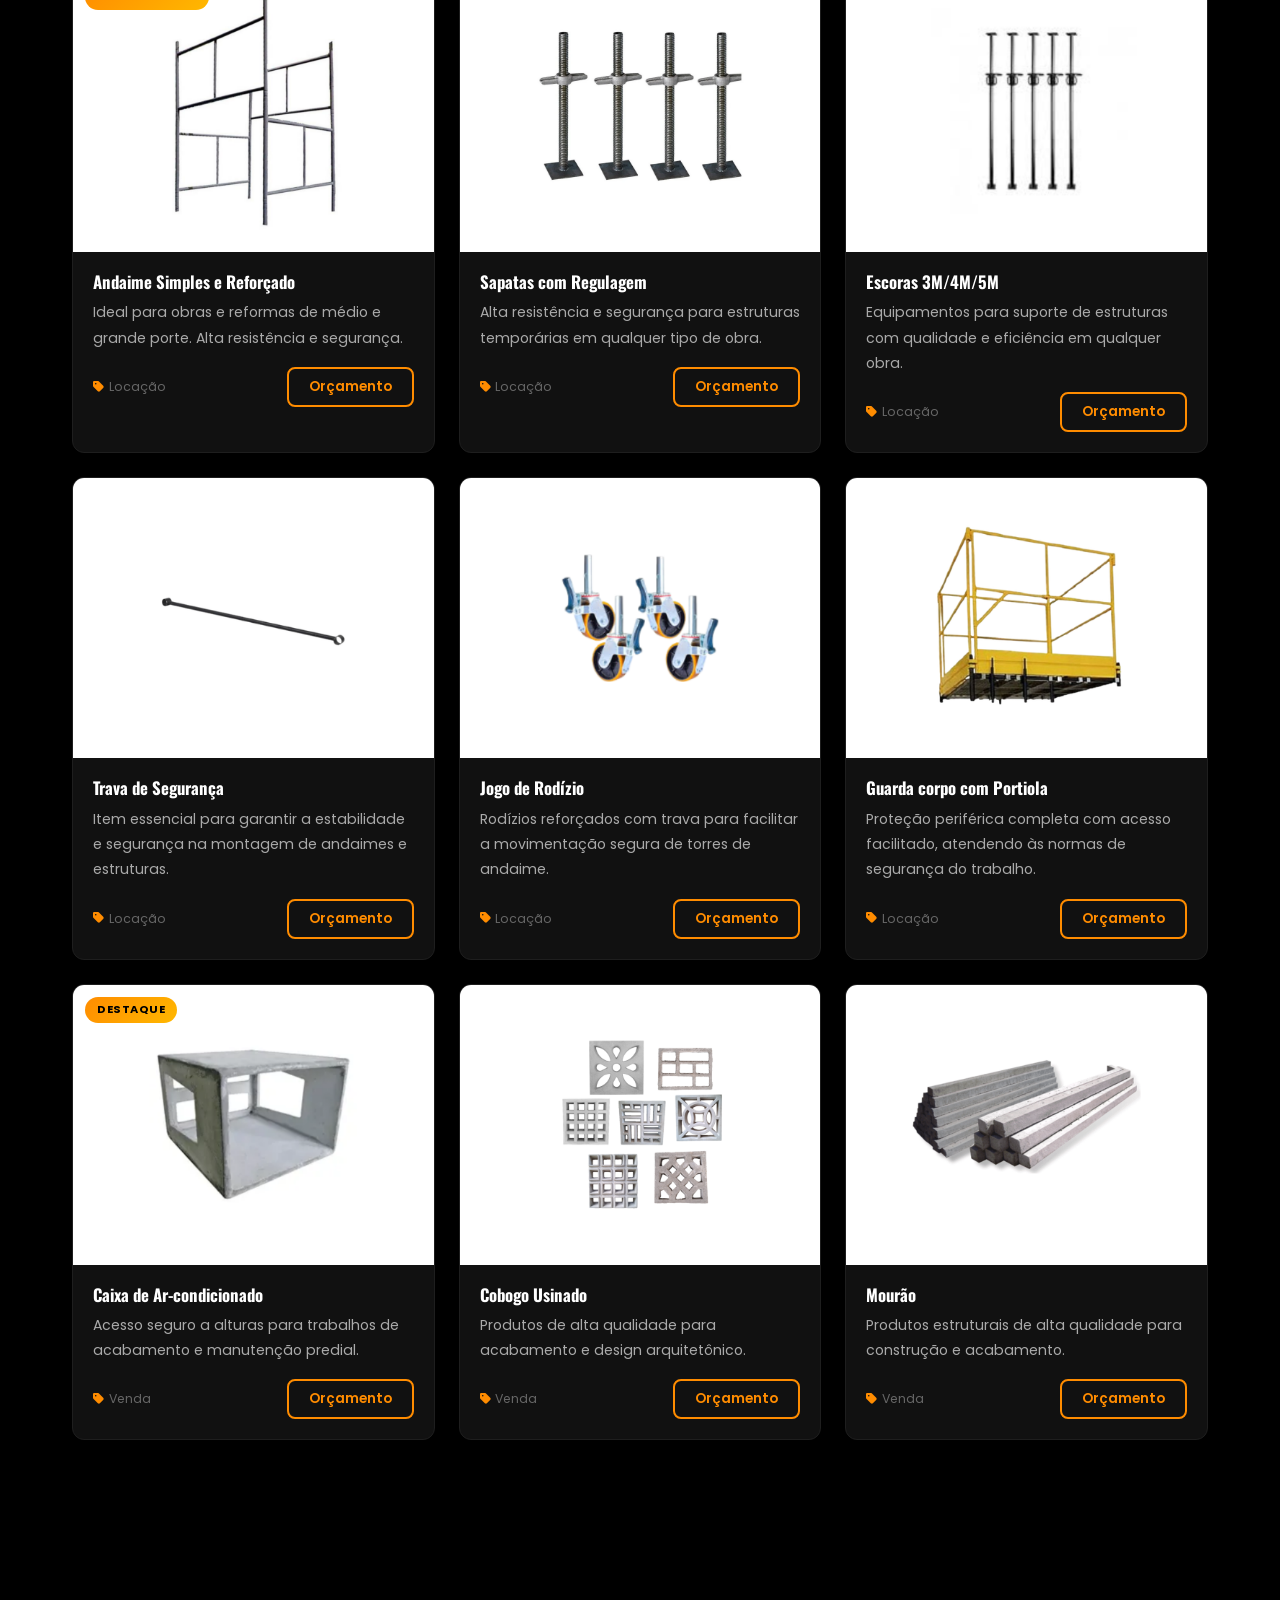
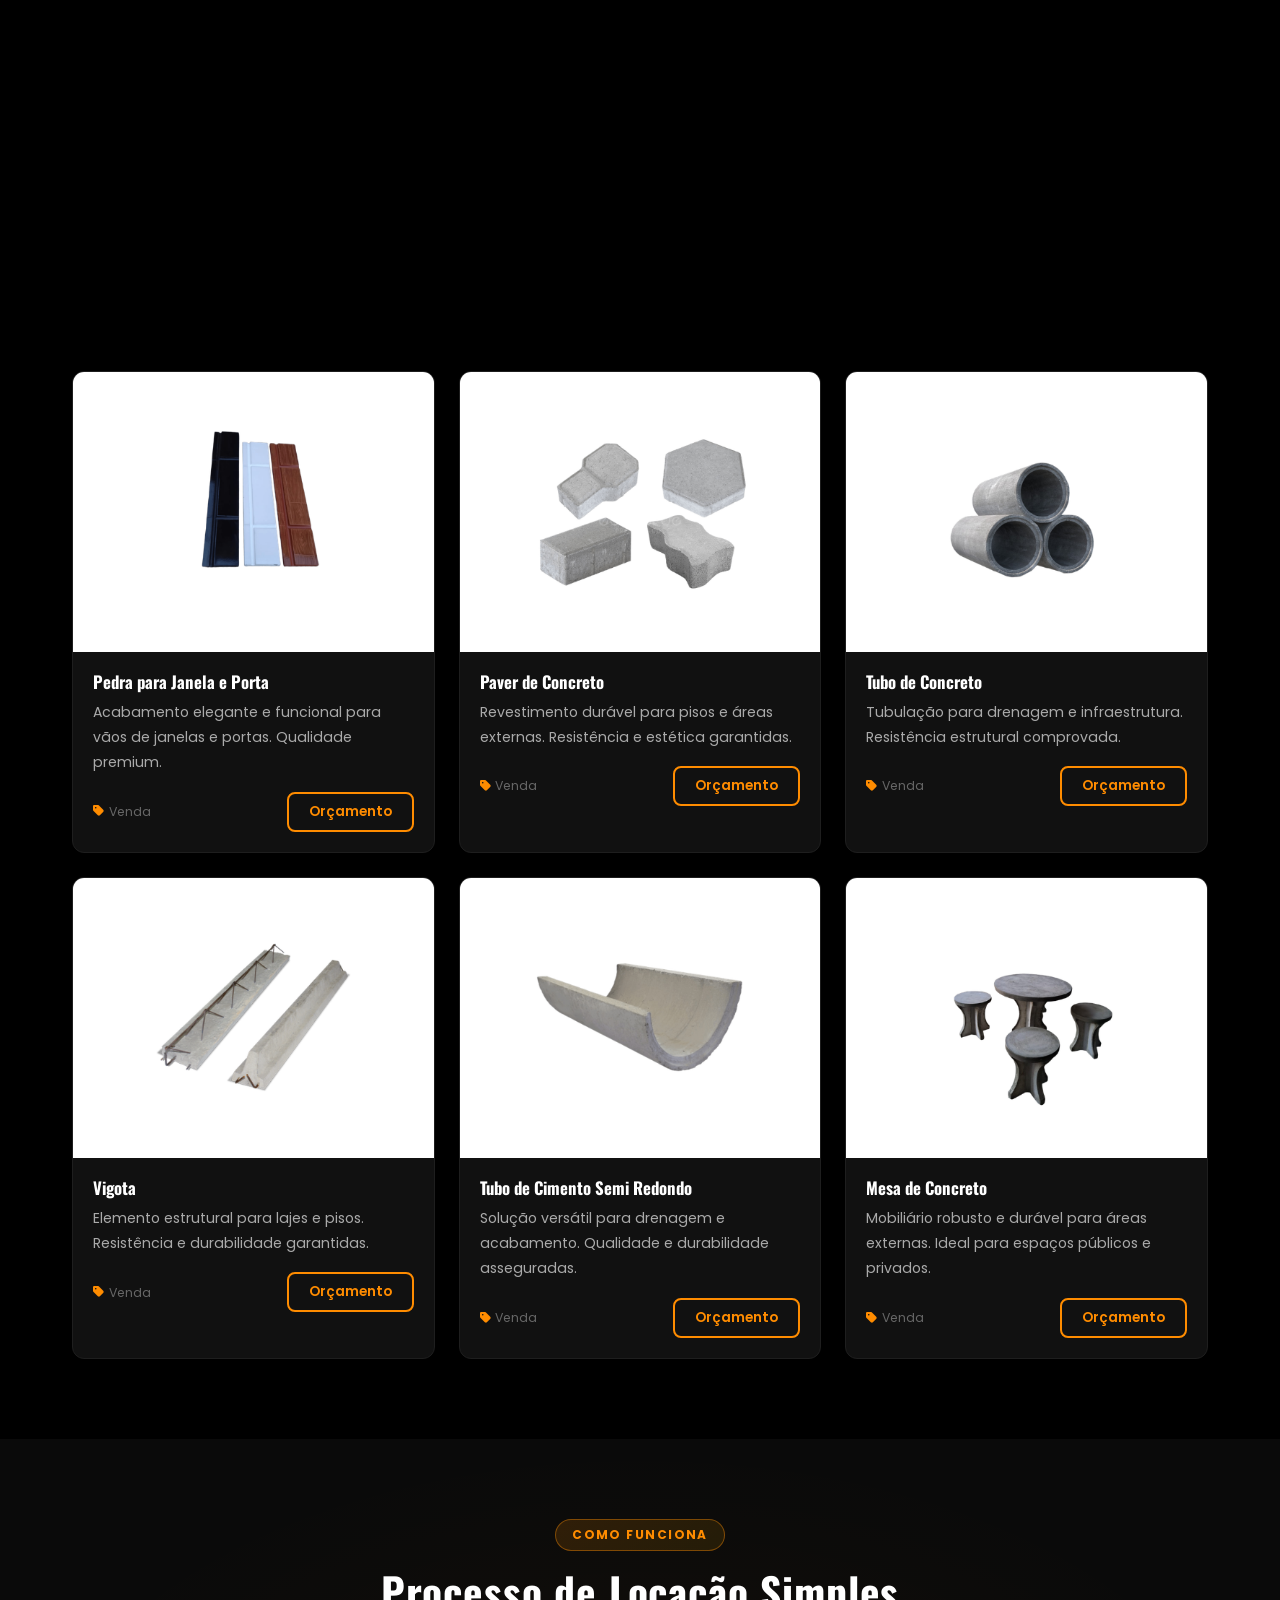
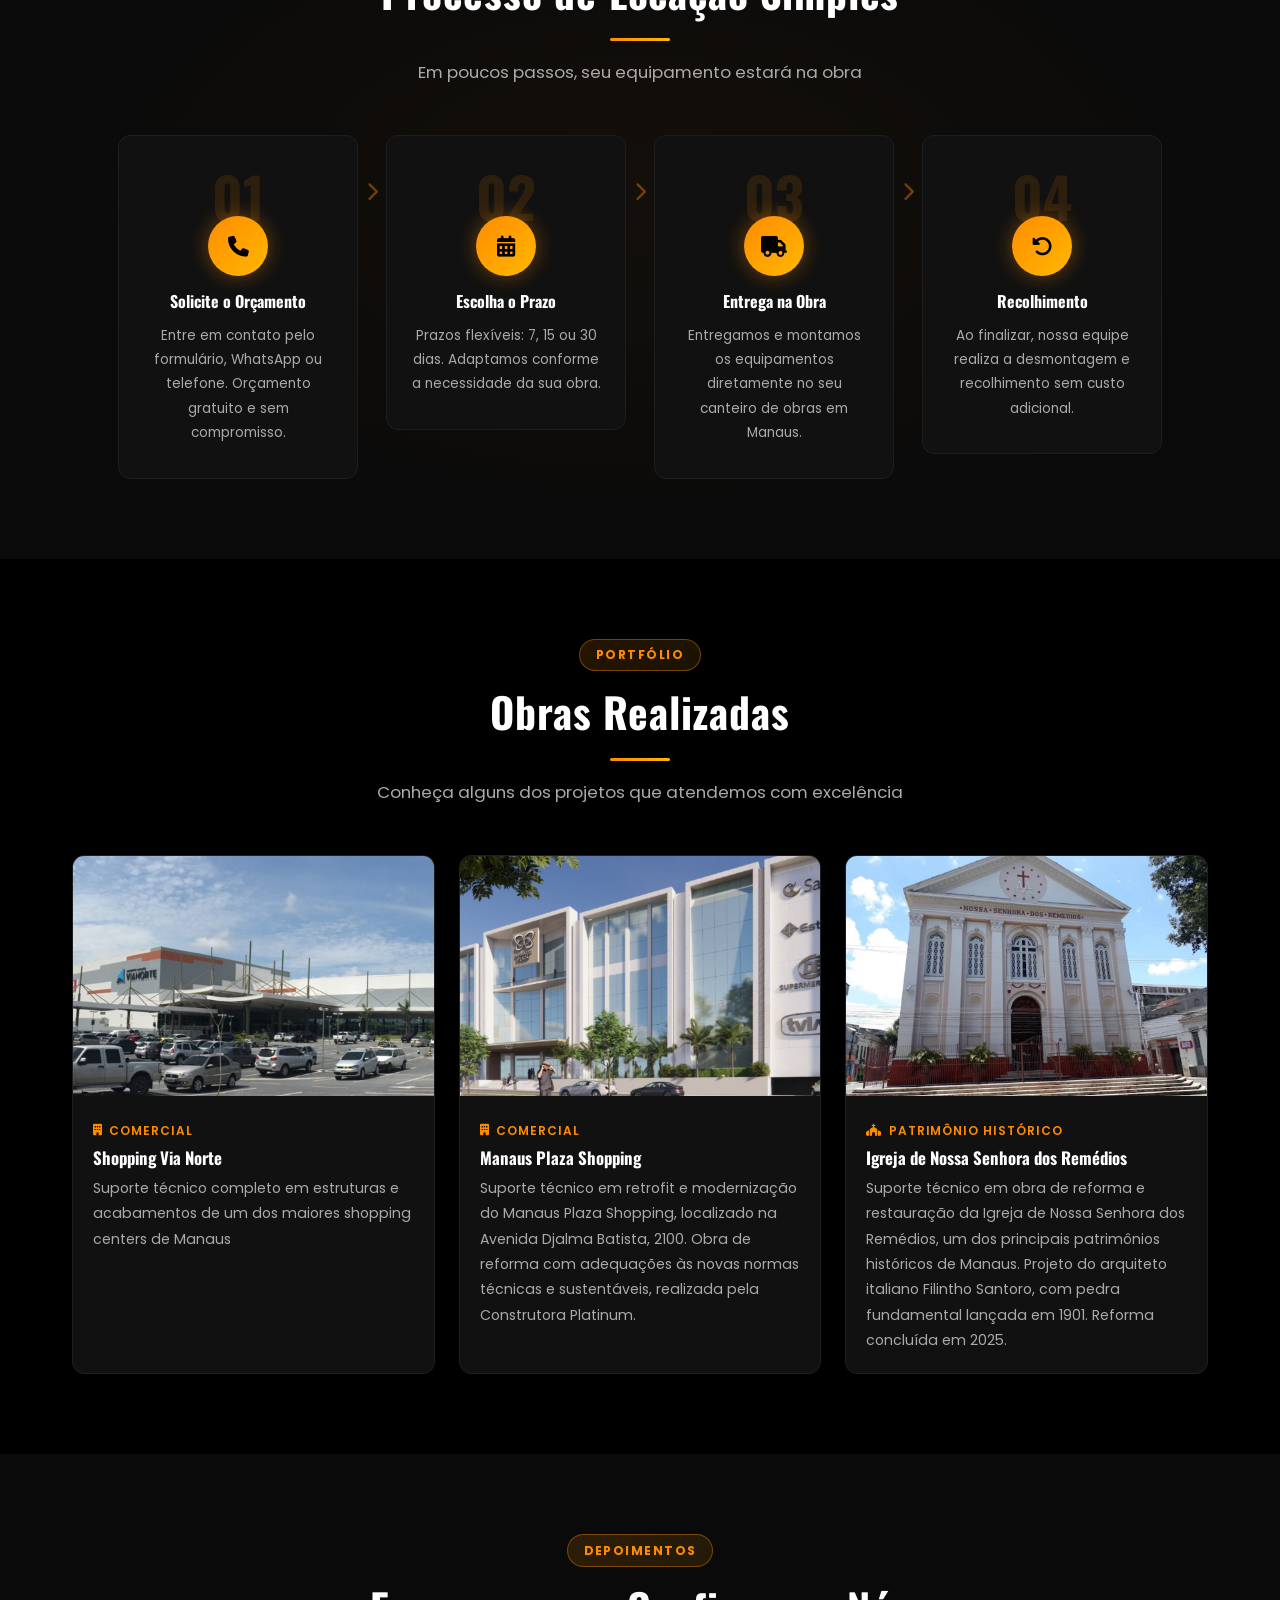
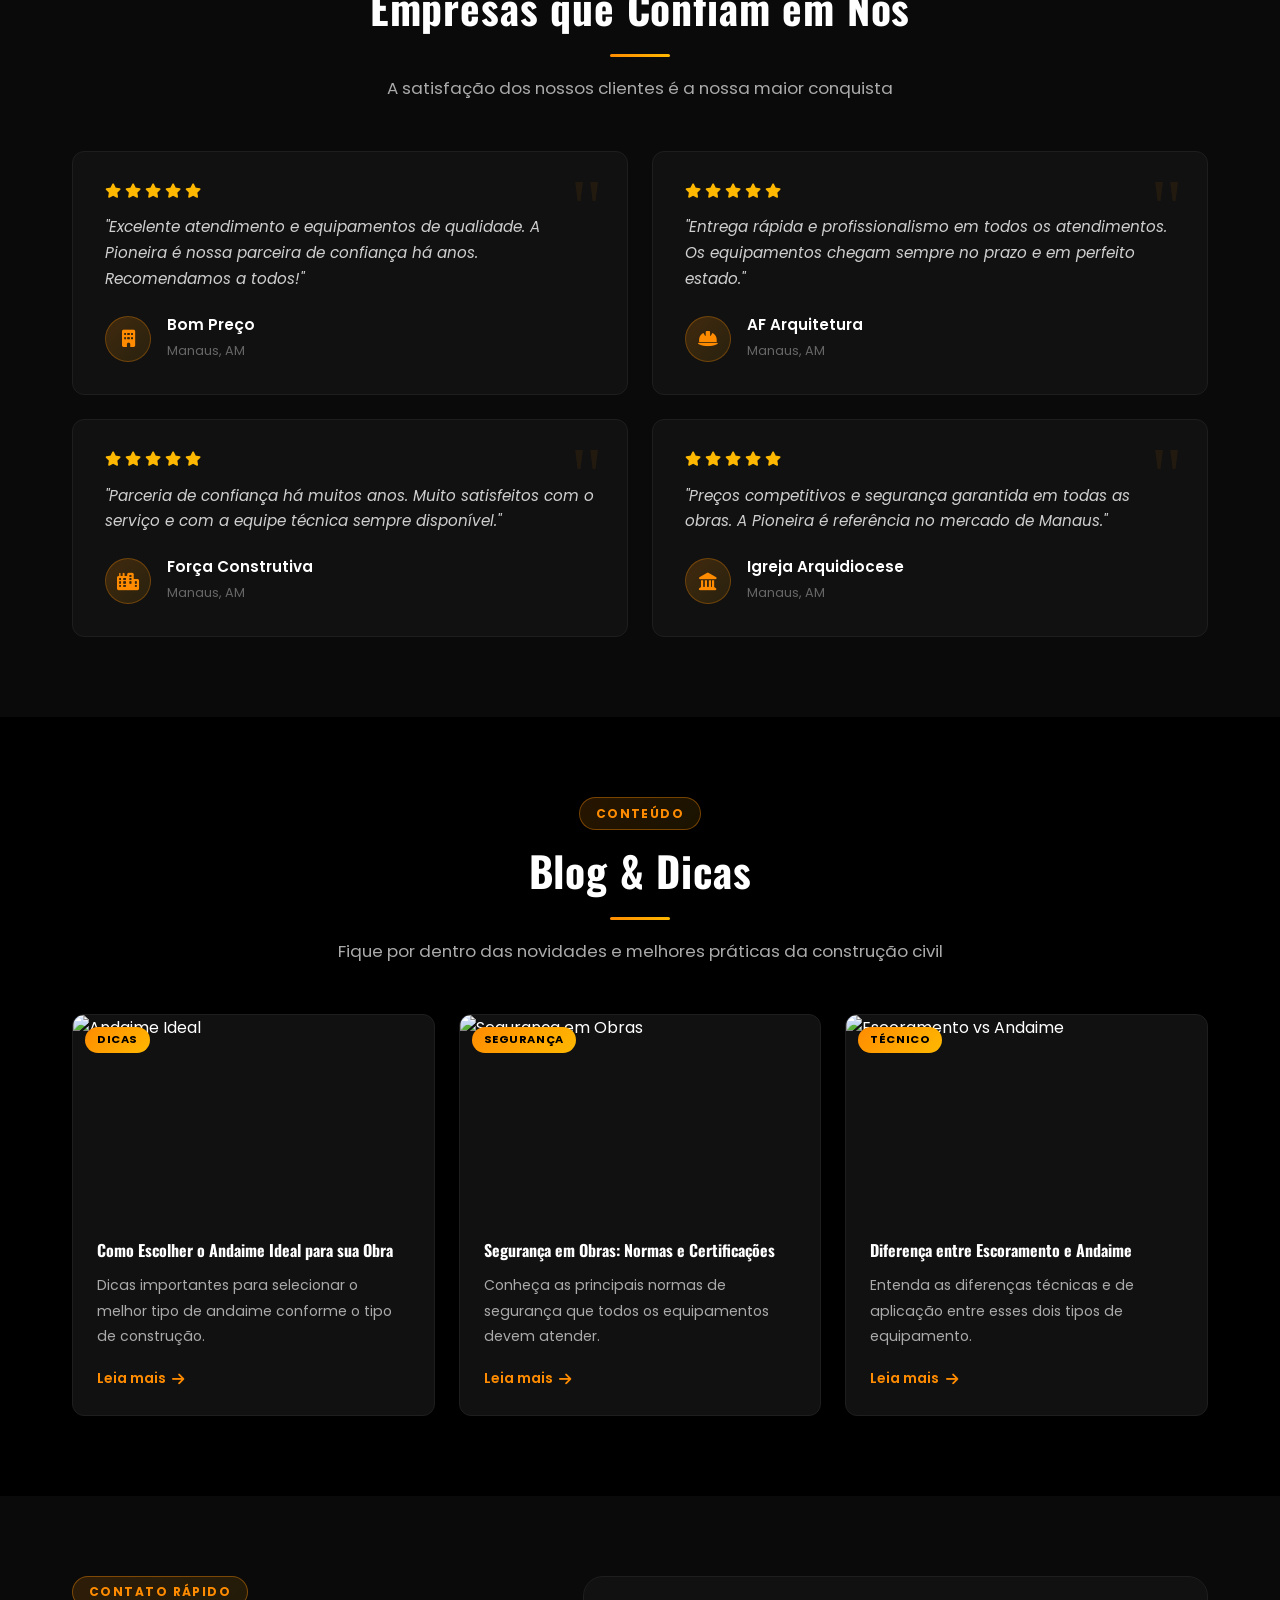
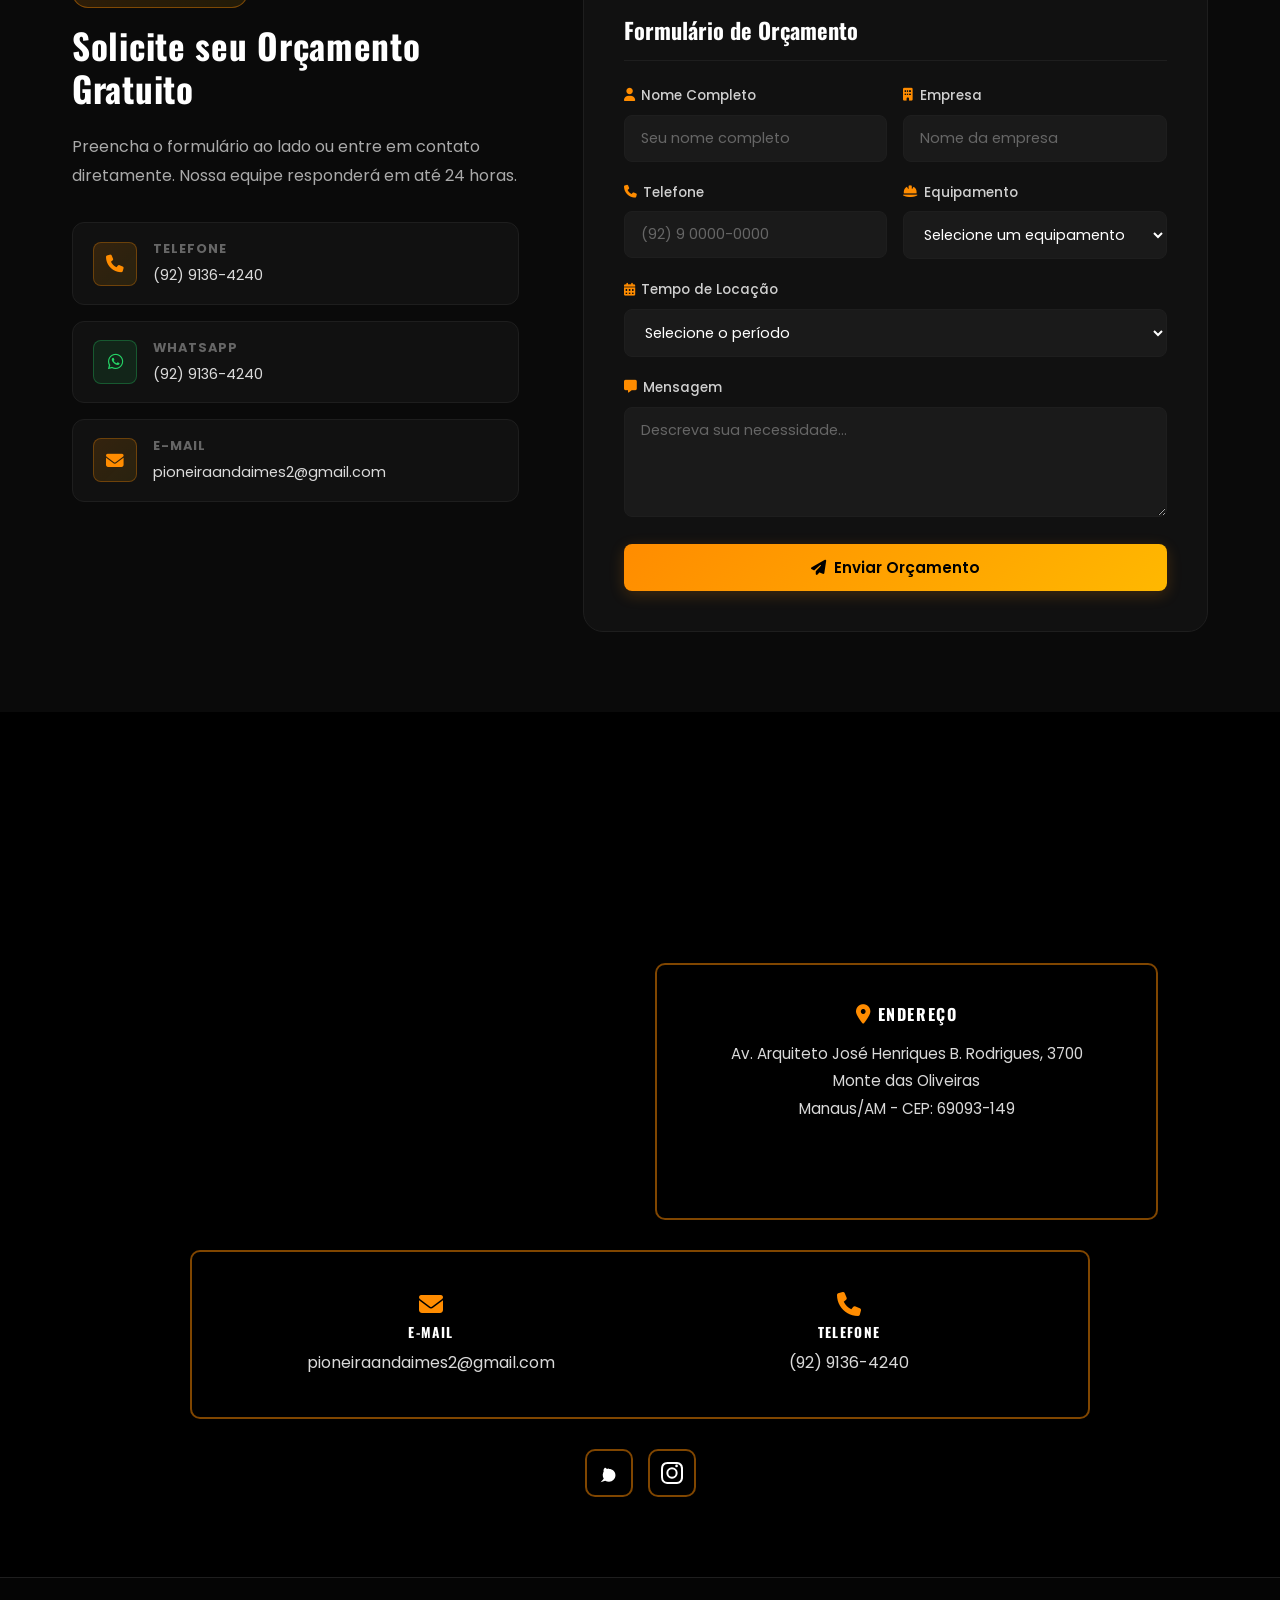
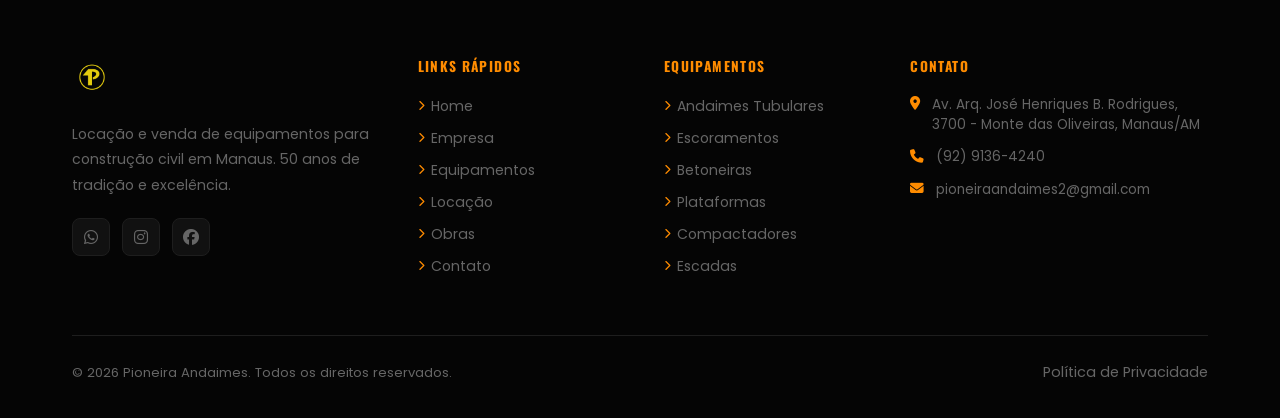
==== commit 1e4e9be3: "final 34" ====
--- a/index.html
+++ b/index.html
@@ -1006,7 +1006,8 @@
         <span class="whatsapp-pulse"></span>
     </a>
     <!-- JavaScript -->
-    <script src="javascript/script.js"></script>
+        <script src="javascript/script.js"></script>
+
     <script src="javascript/script-email.js"></script>
 
     <!-- BANNER DE COOKIES -->
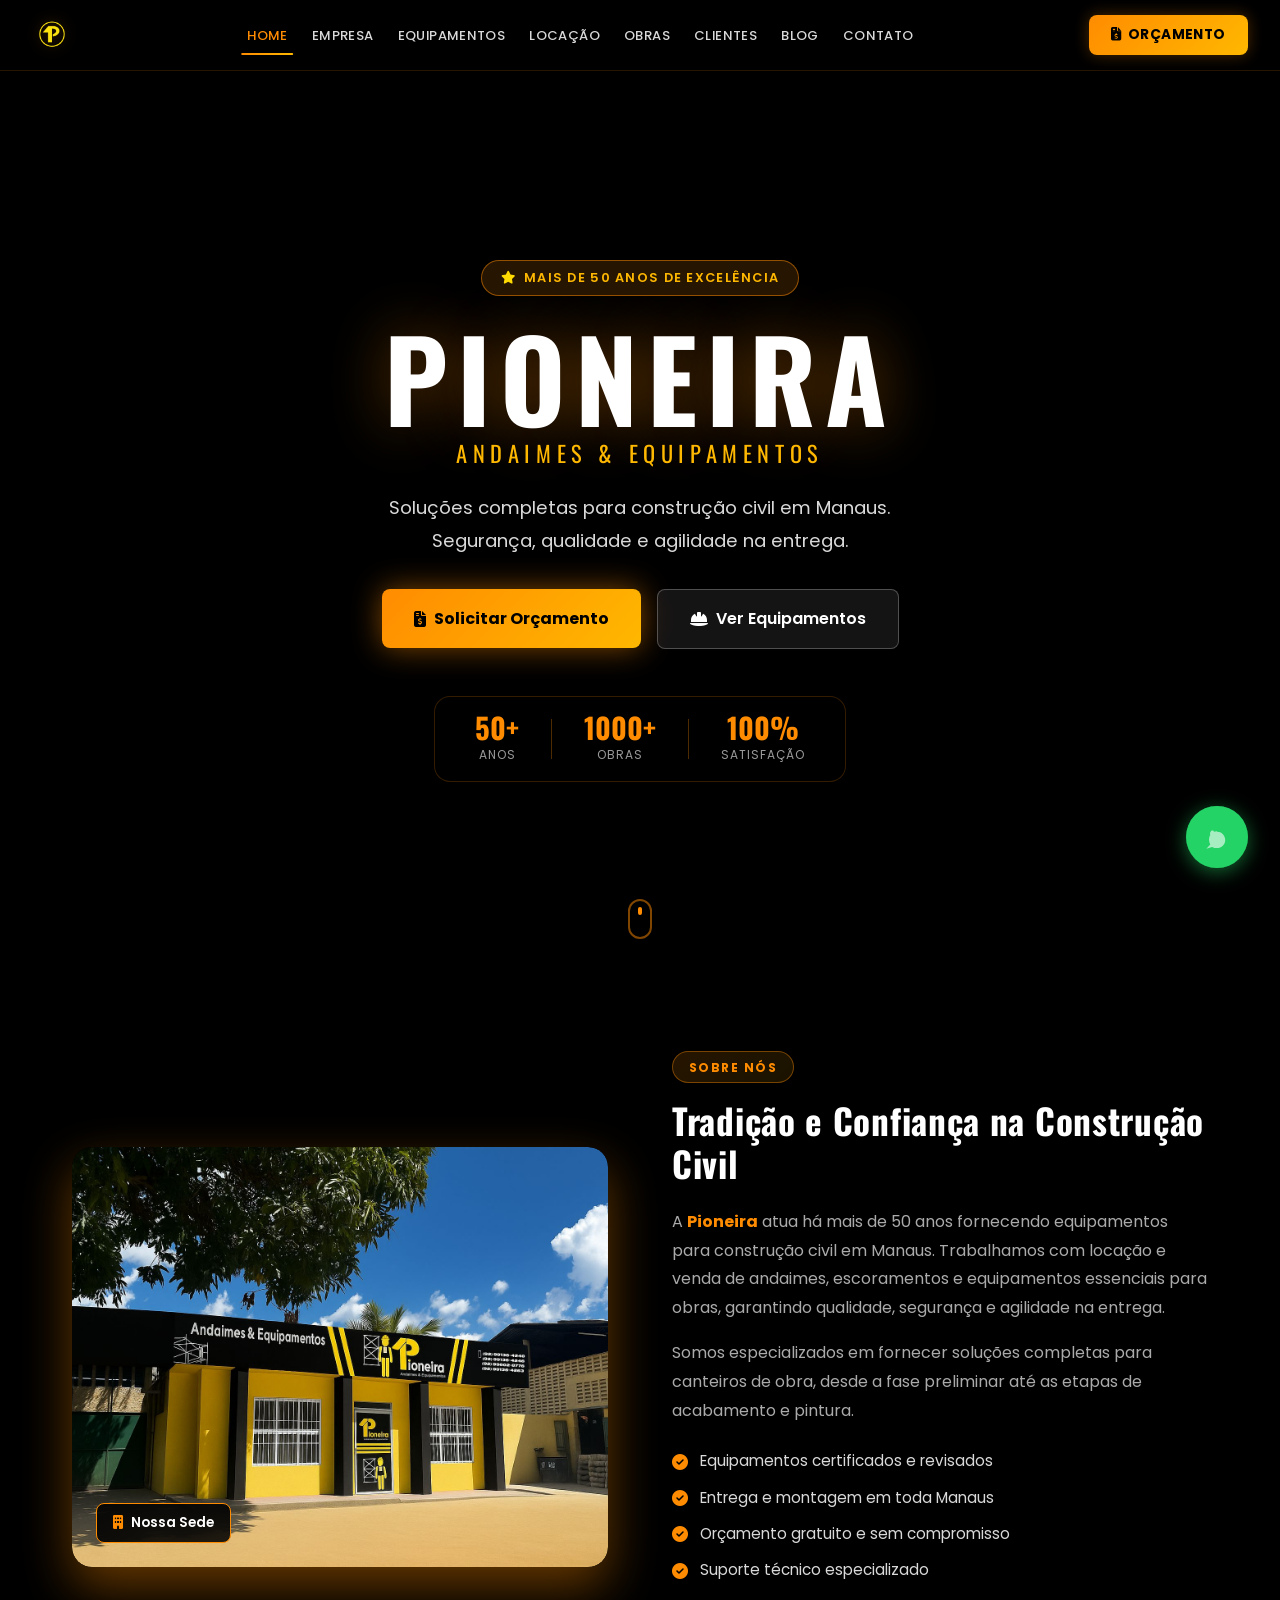
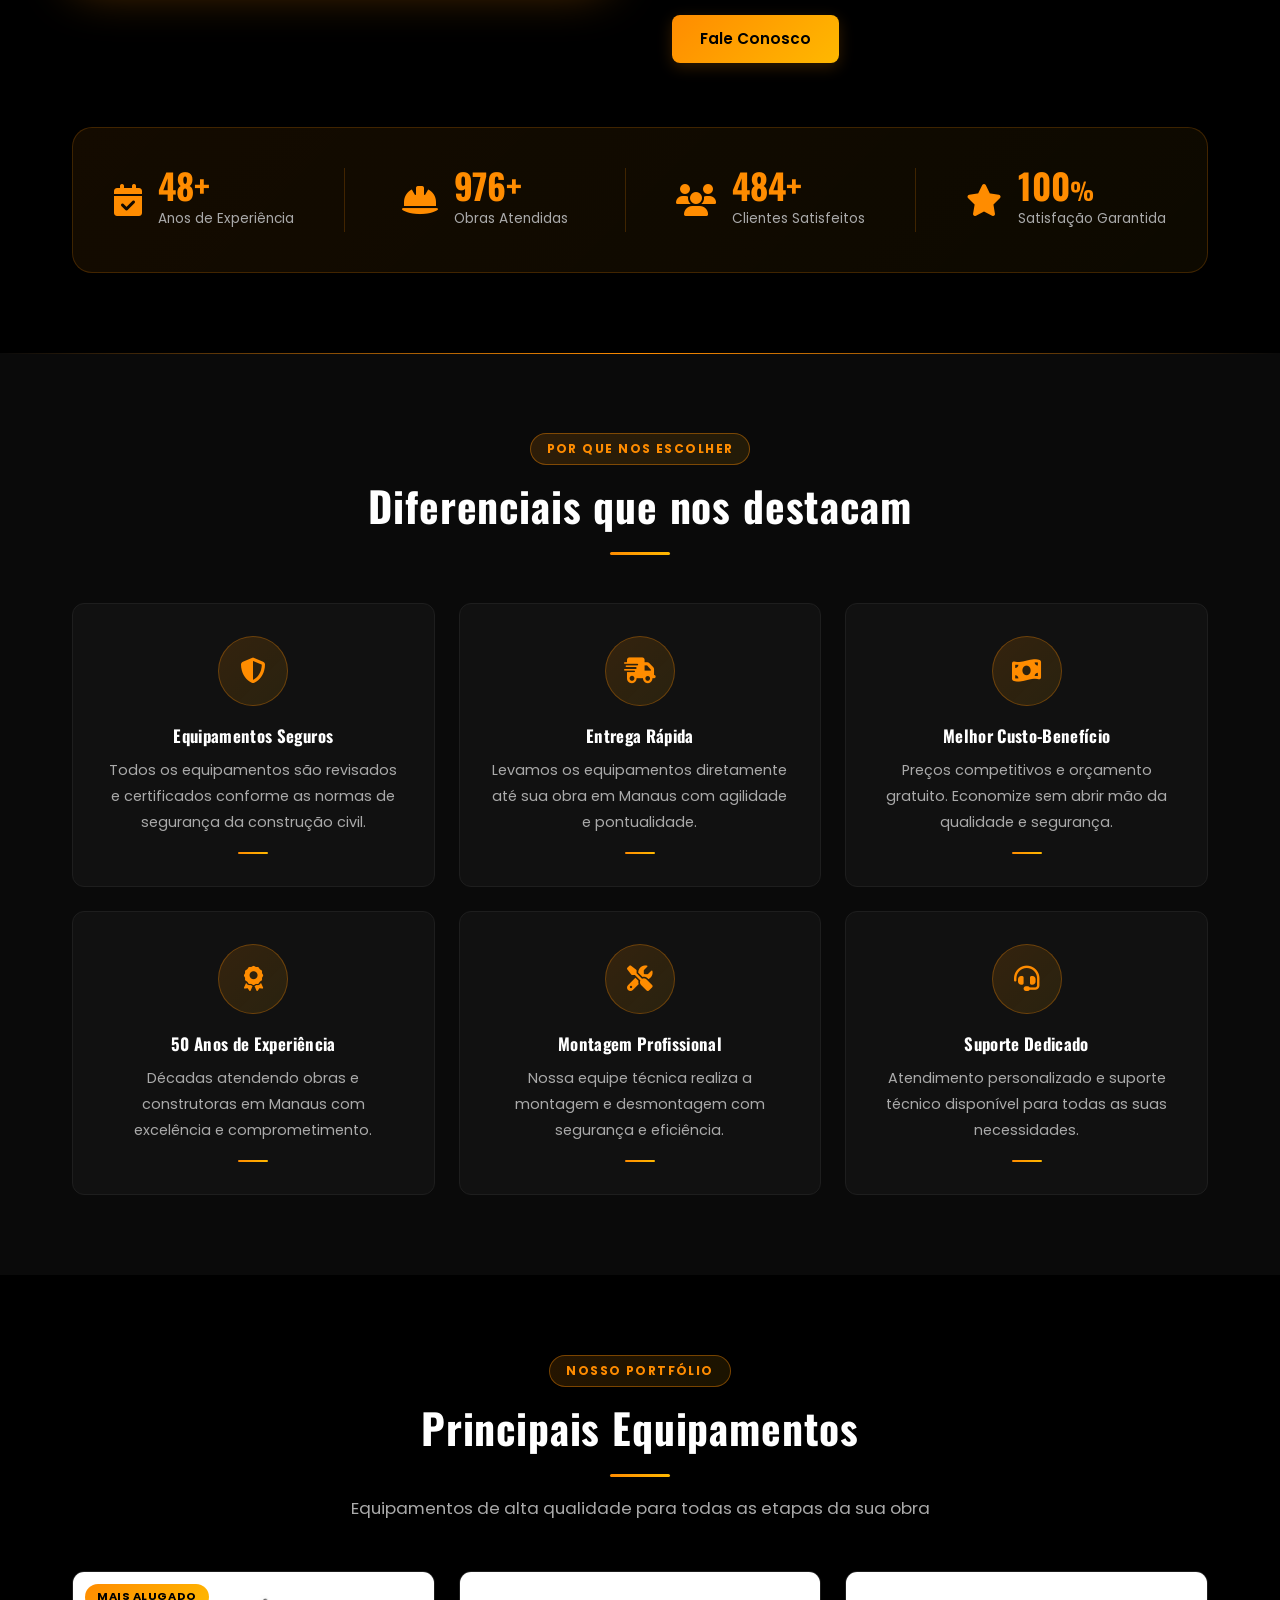
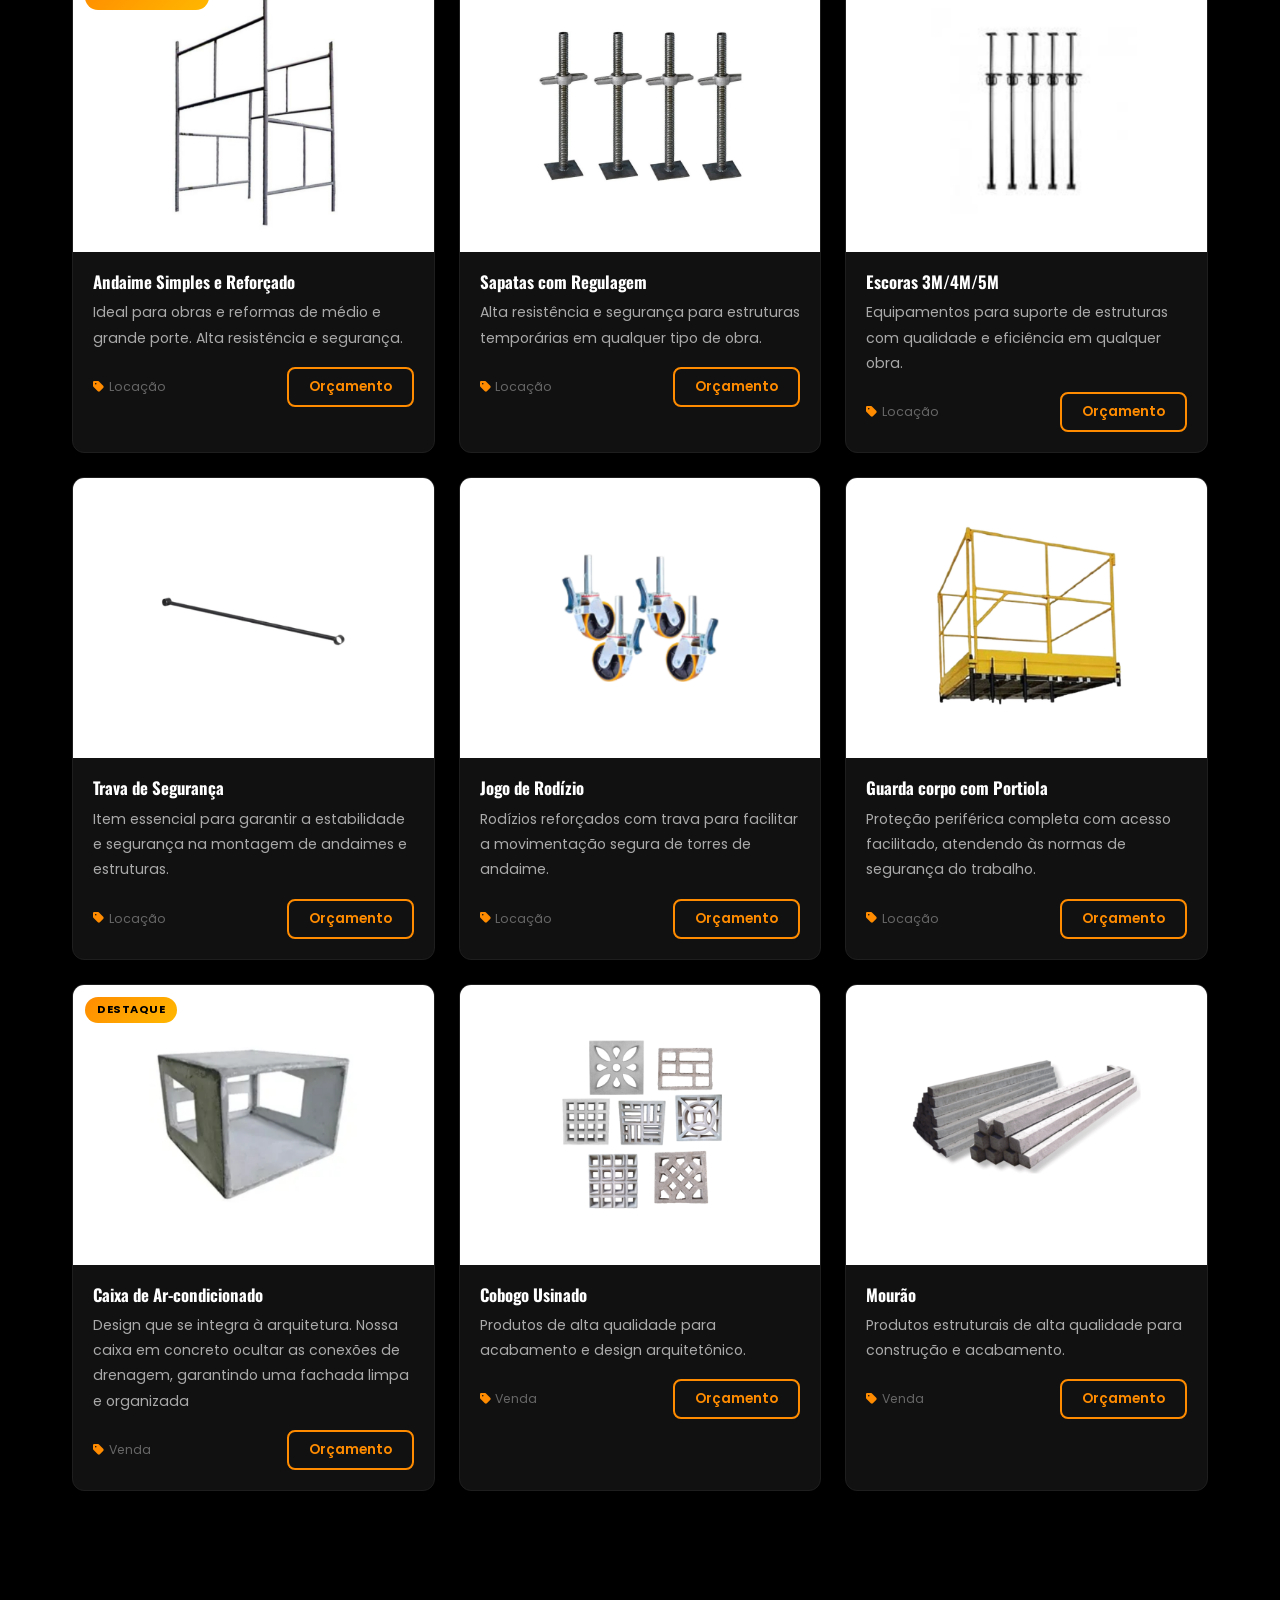
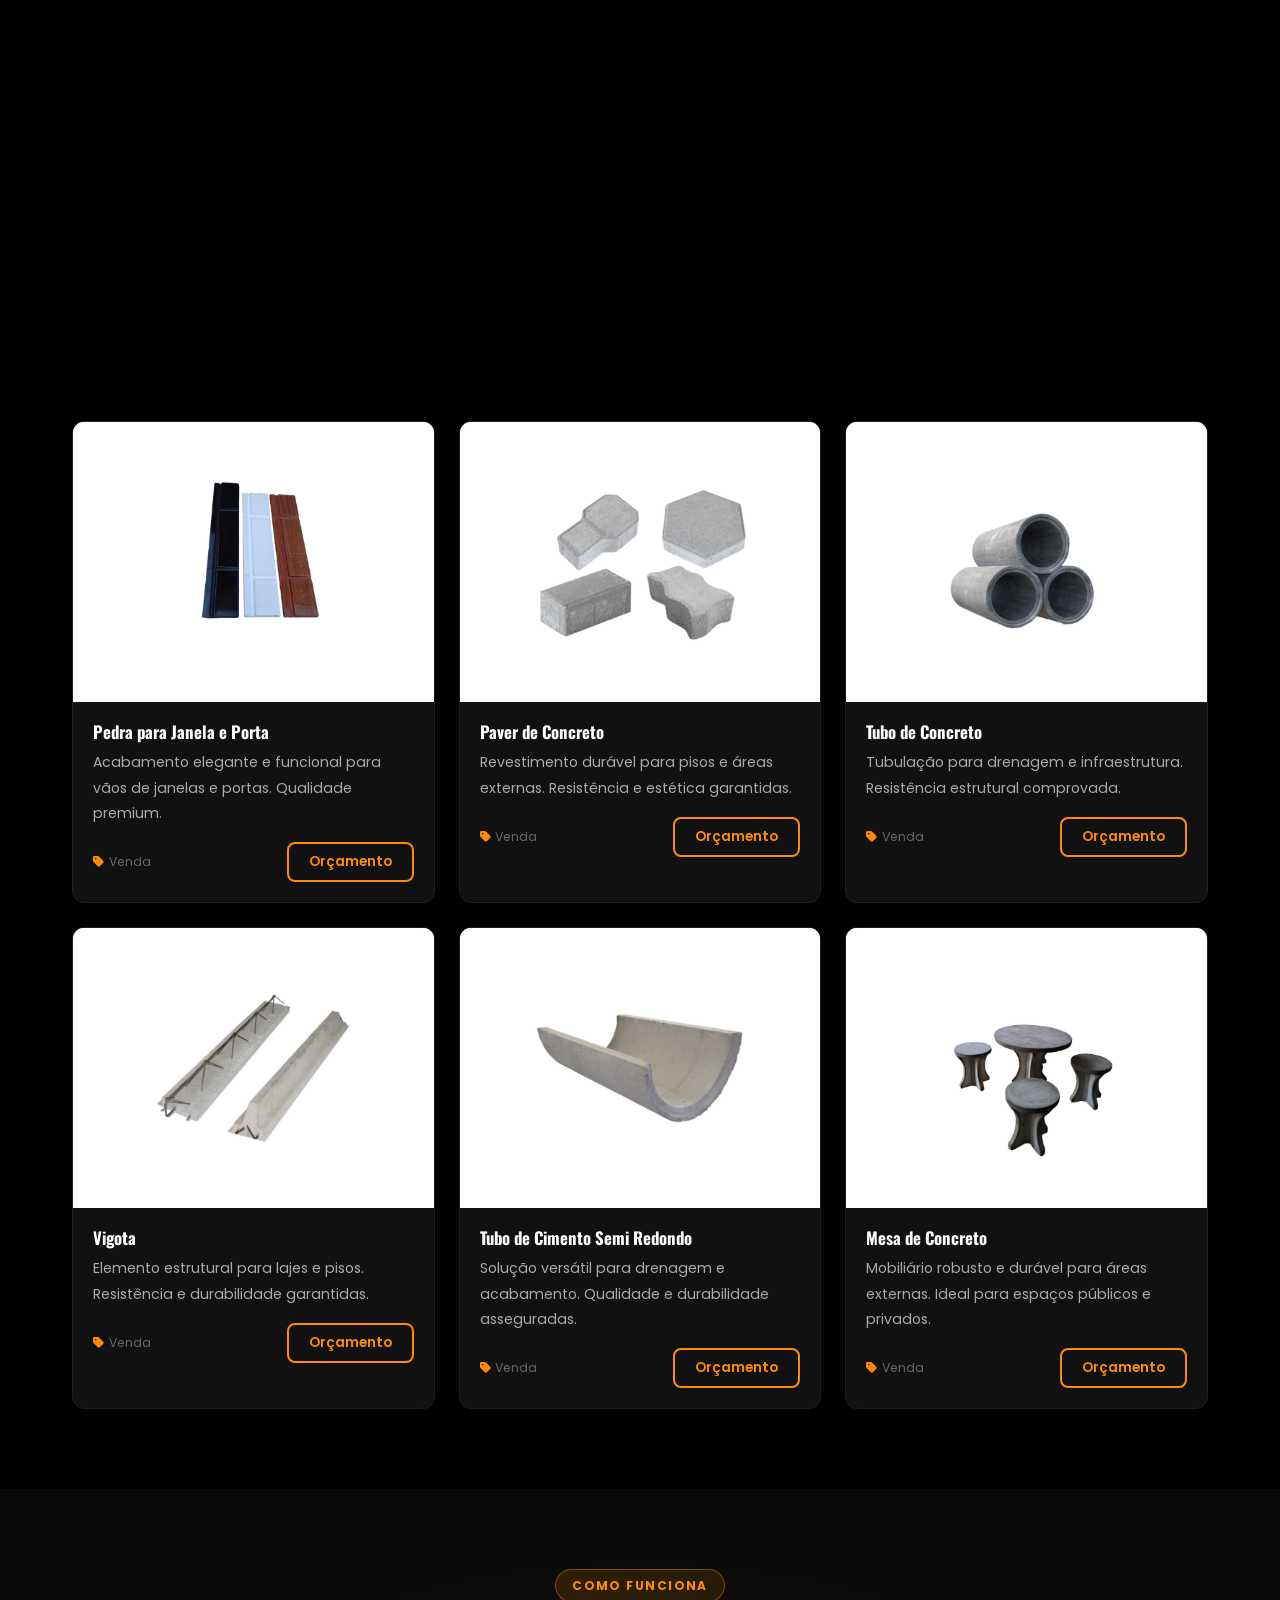
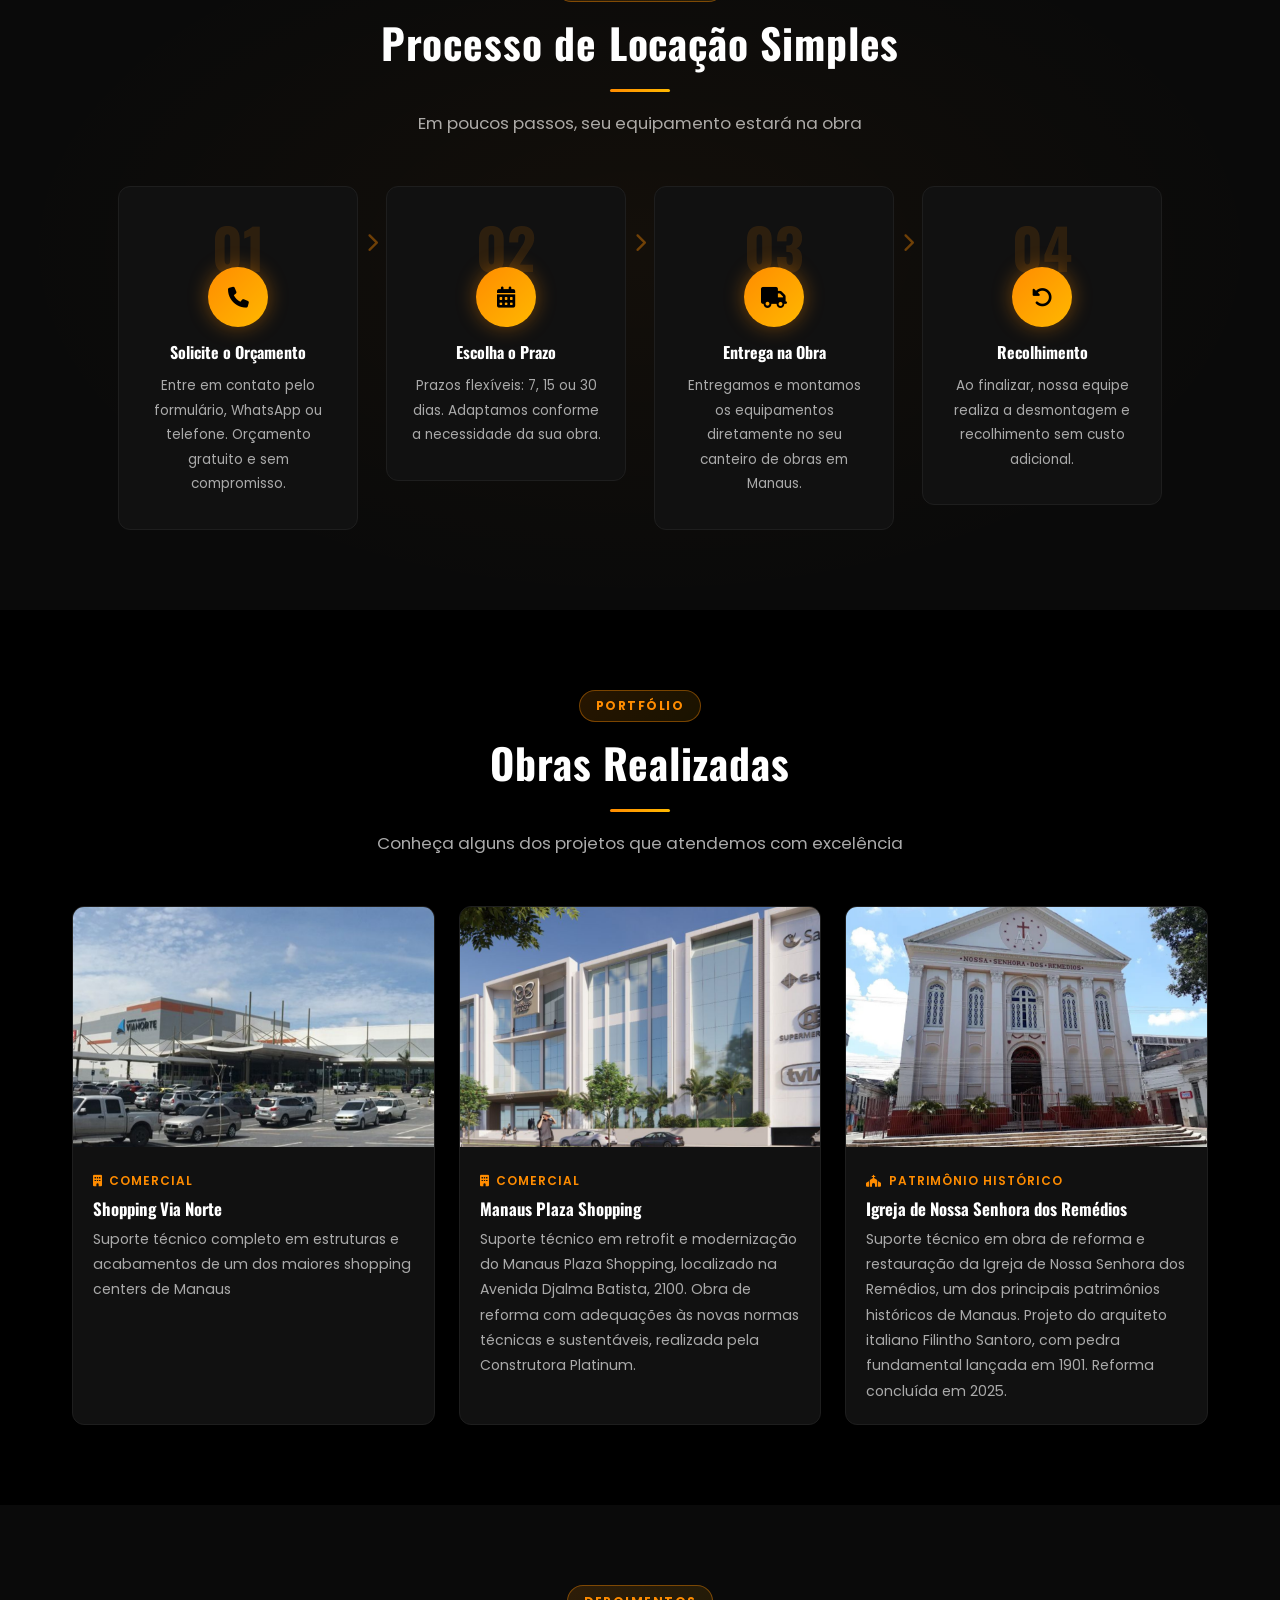
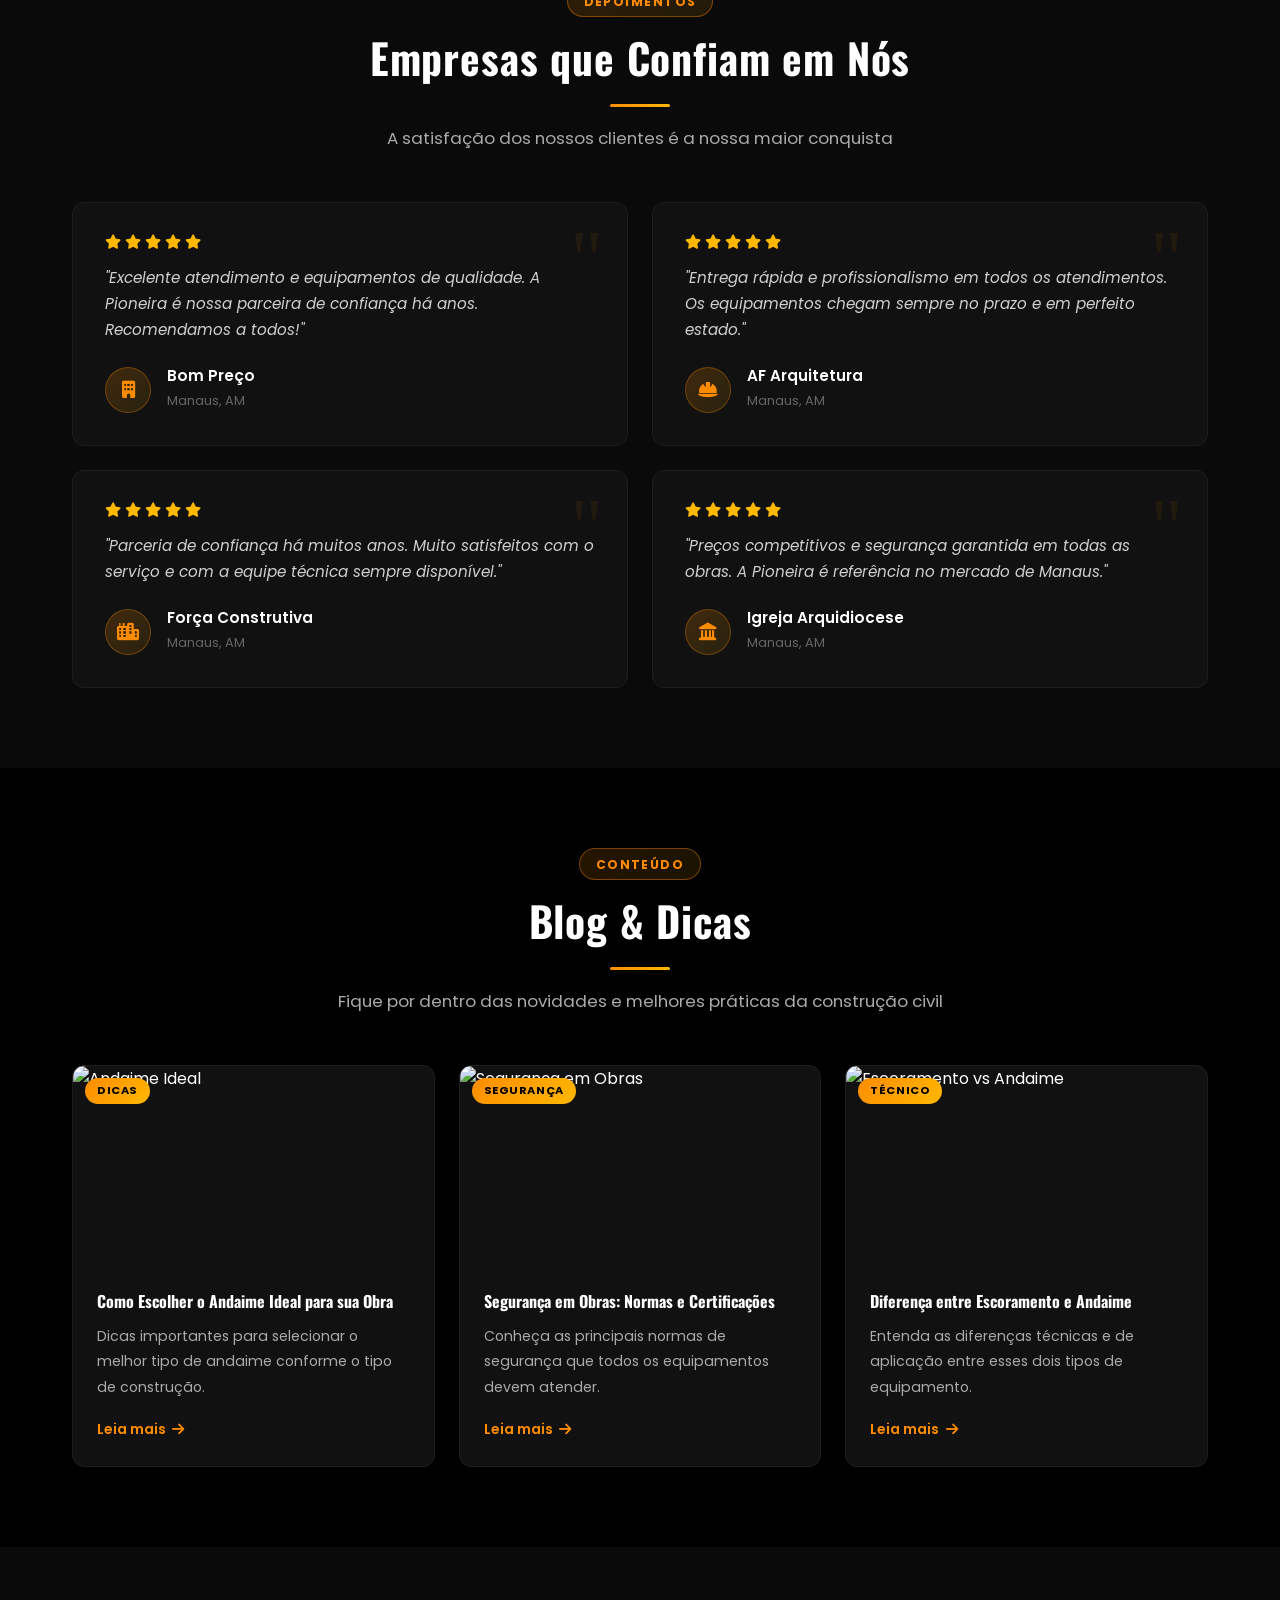
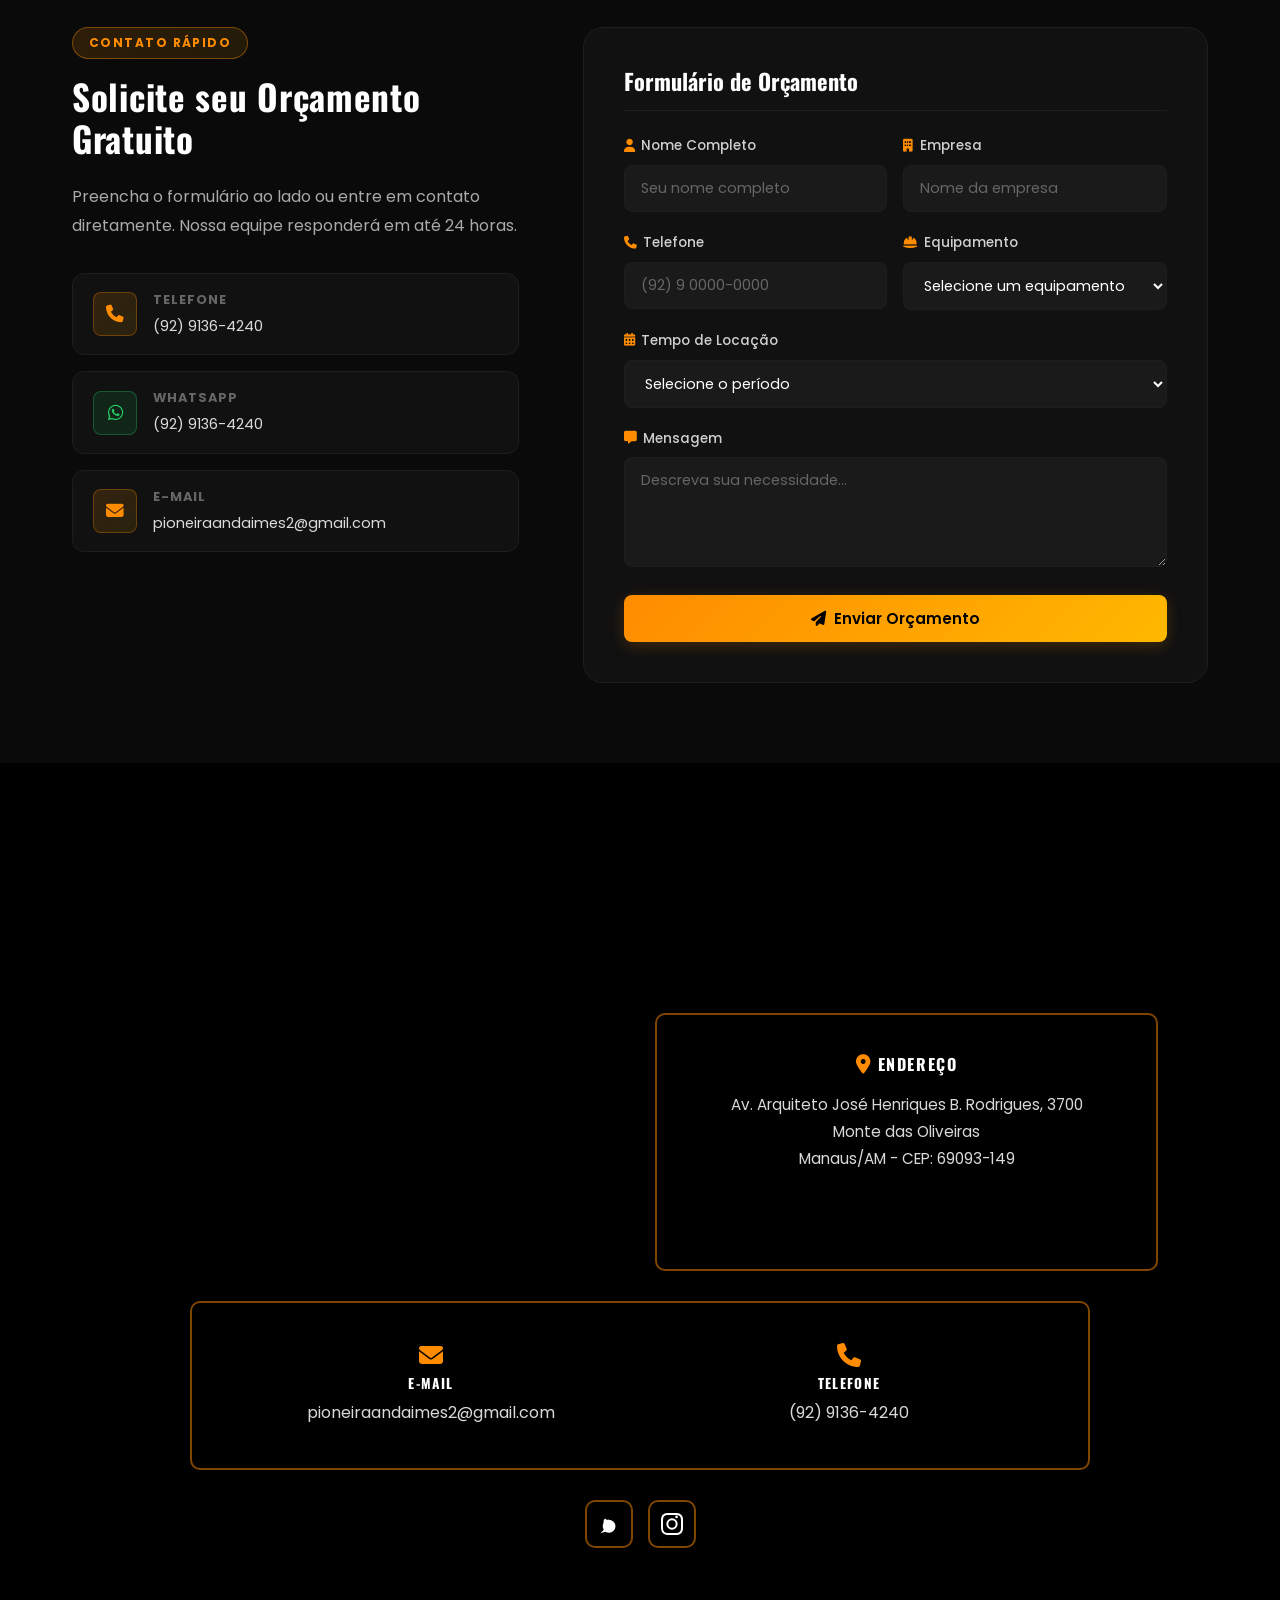
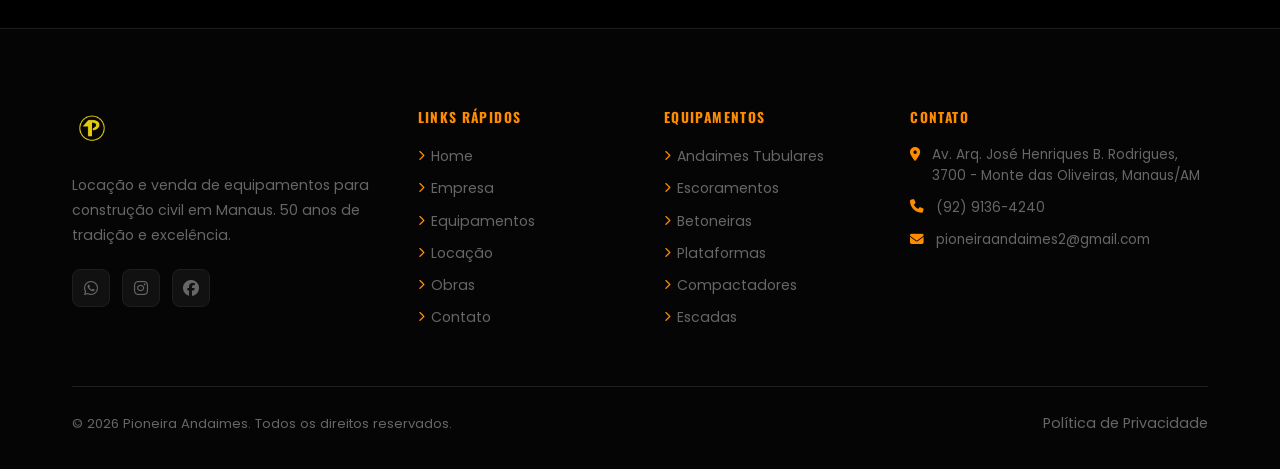
==== commit b306da0d: "alteracao final" ====
--- a/index.html
+++ b/index.html
@@ -17,6 +17,7 @@
     <link rel="stylesheet" href="css/styles.css">
 </head>
 <body>
+    
     <header class="header" id="header">
         <nav class="navbar">
             <div class="navbar-container">
@@ -363,7 +364,7 @@
                 </div>
                 <div class="equipamento-info">
                     <h3>Caixa de Ar-condicionado</h3>
-                    <p>Acesso seguro a alturas para trabalhos de acabamento e manutenção predial.</p>
+                    <p>Design que se integra à arquitetura. Nossa caixa em concreto ocultar as conexões de drenagem, garantindo uma fachada limpa e organizada</p>
                     <div class="equipamento-footer">
                         <span class="equipamento-tag"><i class="fa-solid fa-tag"></i> Venda</span>
                         <button class="btn btn-outline" onclick="document.getElementById('orcamento').scrollIntoView({behavior:'smooth'})">Orçamento</button>
@@ -1010,19 +1011,7 @@
 
     <script src="javascript/script-email.js"></script>
 
-    <!-- BANNER DE COOKIES -->
-<div id="cookie-banner" class="cookie-banner">
-    <div class="cookie-container">
-        <div class="cookie-content">
-            <i class="fa-solid fa-cookie-bite"></i>
-            <p>Nós utilizamos cookies para melhorar sua experiência e analisar o tráfego do site. Ao continuar navegando, você concorda com nossa <a href="politica-privacidade.html">Política de Privacidade</a>.</p>
-        </div>
-        <div class="cookie-buttons">
-            <button id="decline-cookies" class="btn-cookie btn-decline">Recusar</button>
-            <button id="accept-cookies" class="btn-cookie btn-accept">Aceitar</button>
-        </div>
-    </div>
-</div>
+    
 
 </body>
 </html>
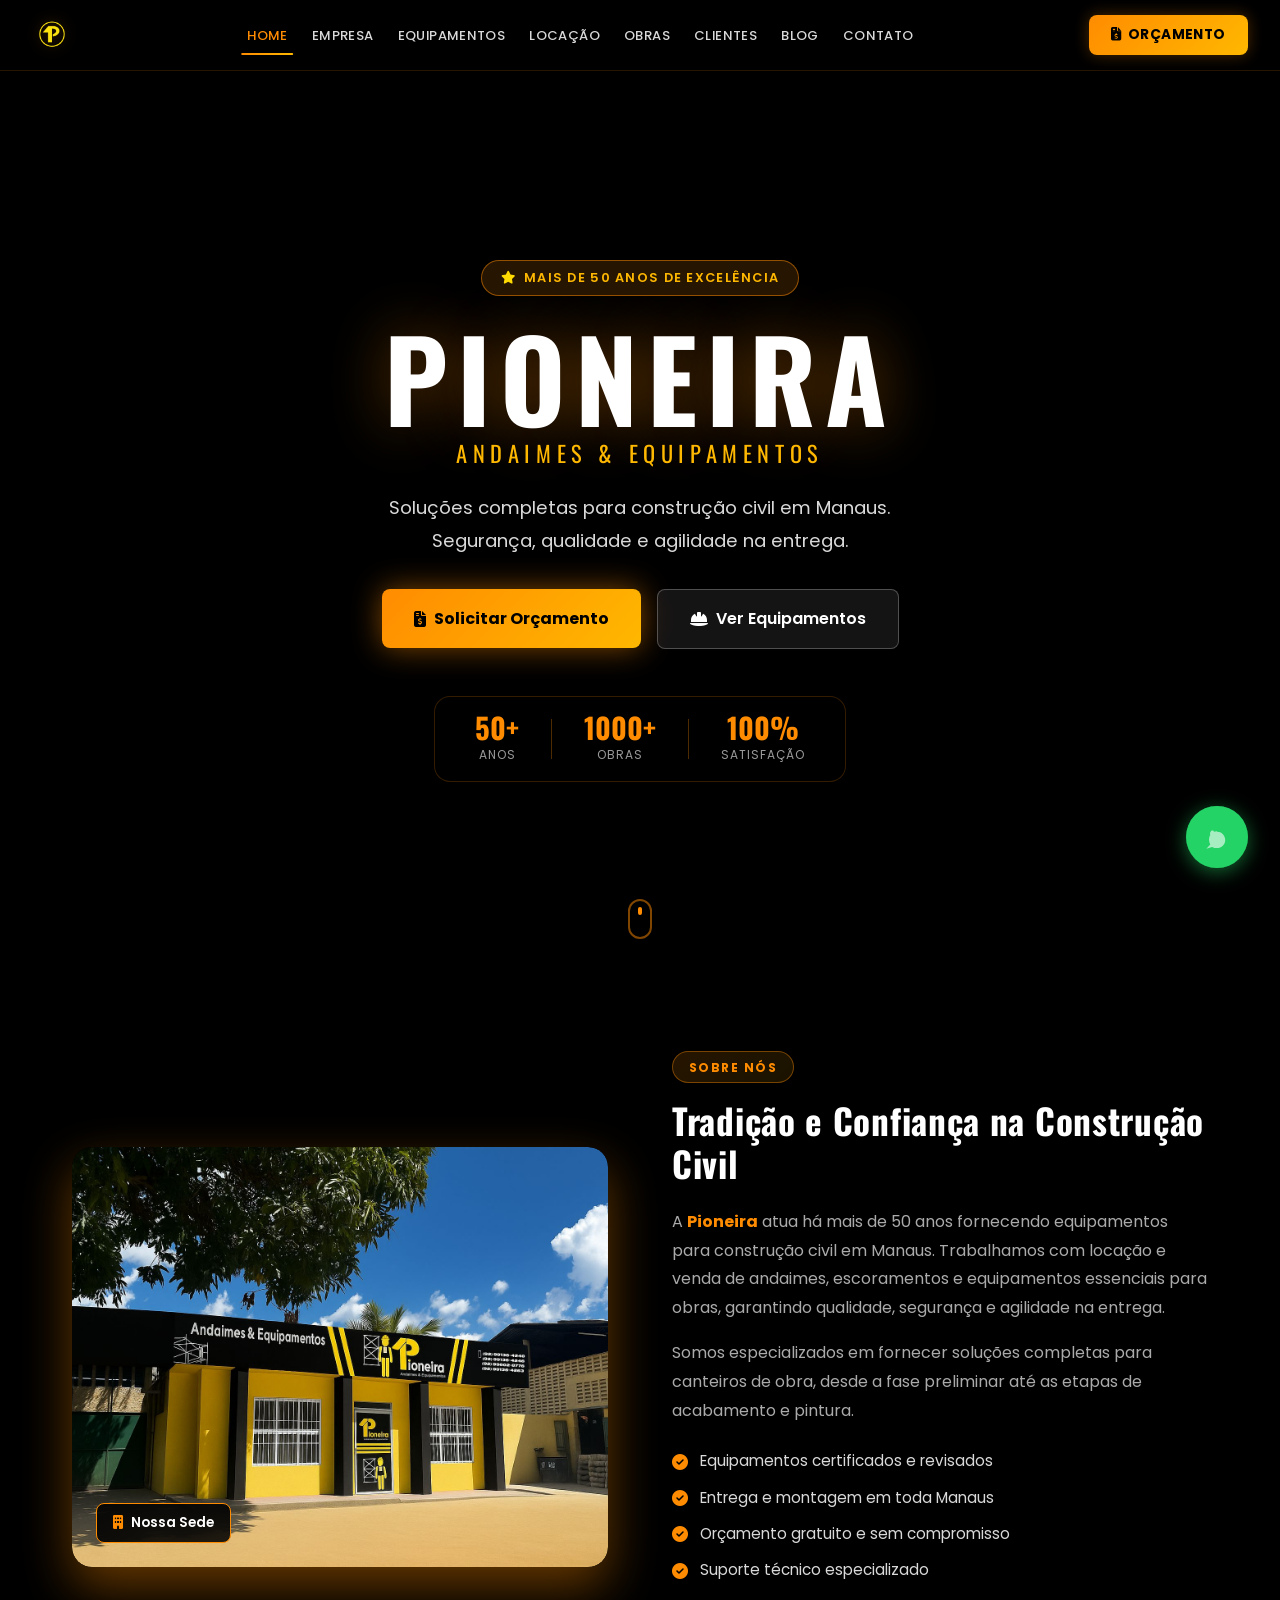
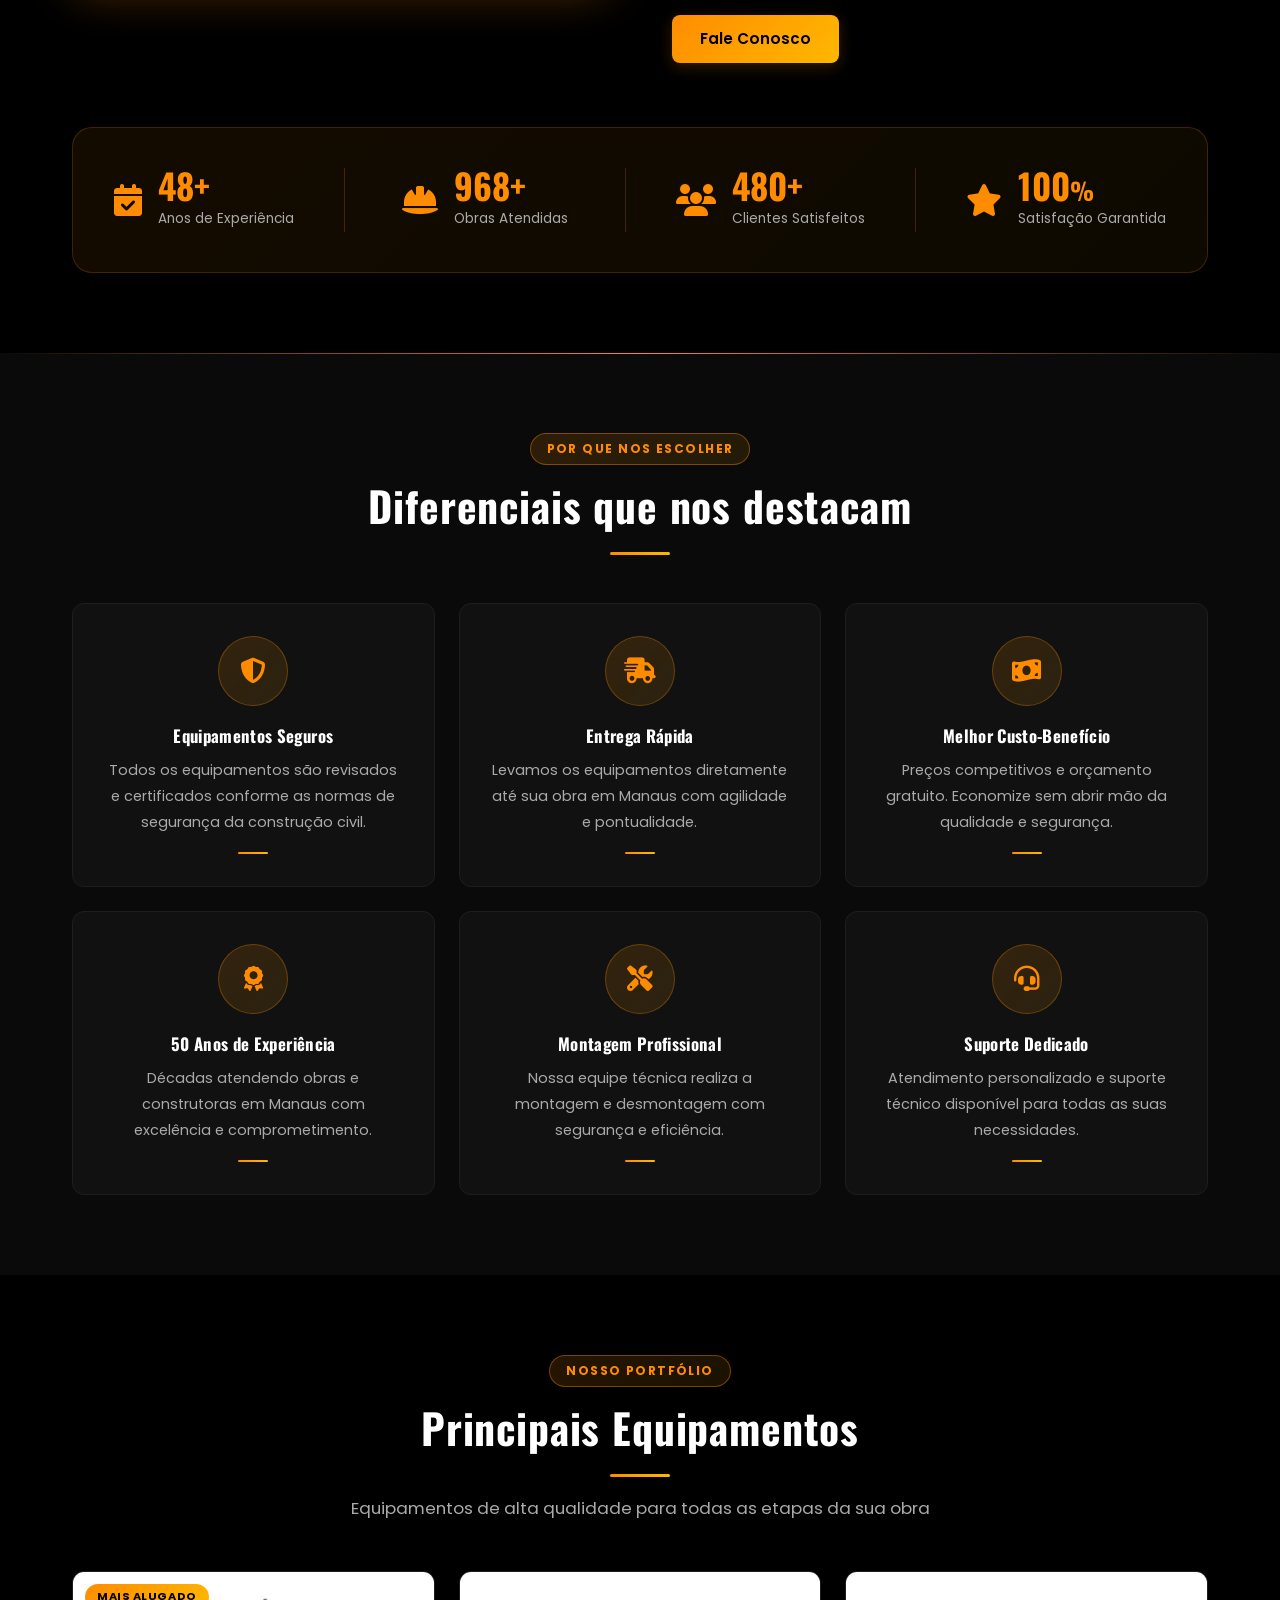
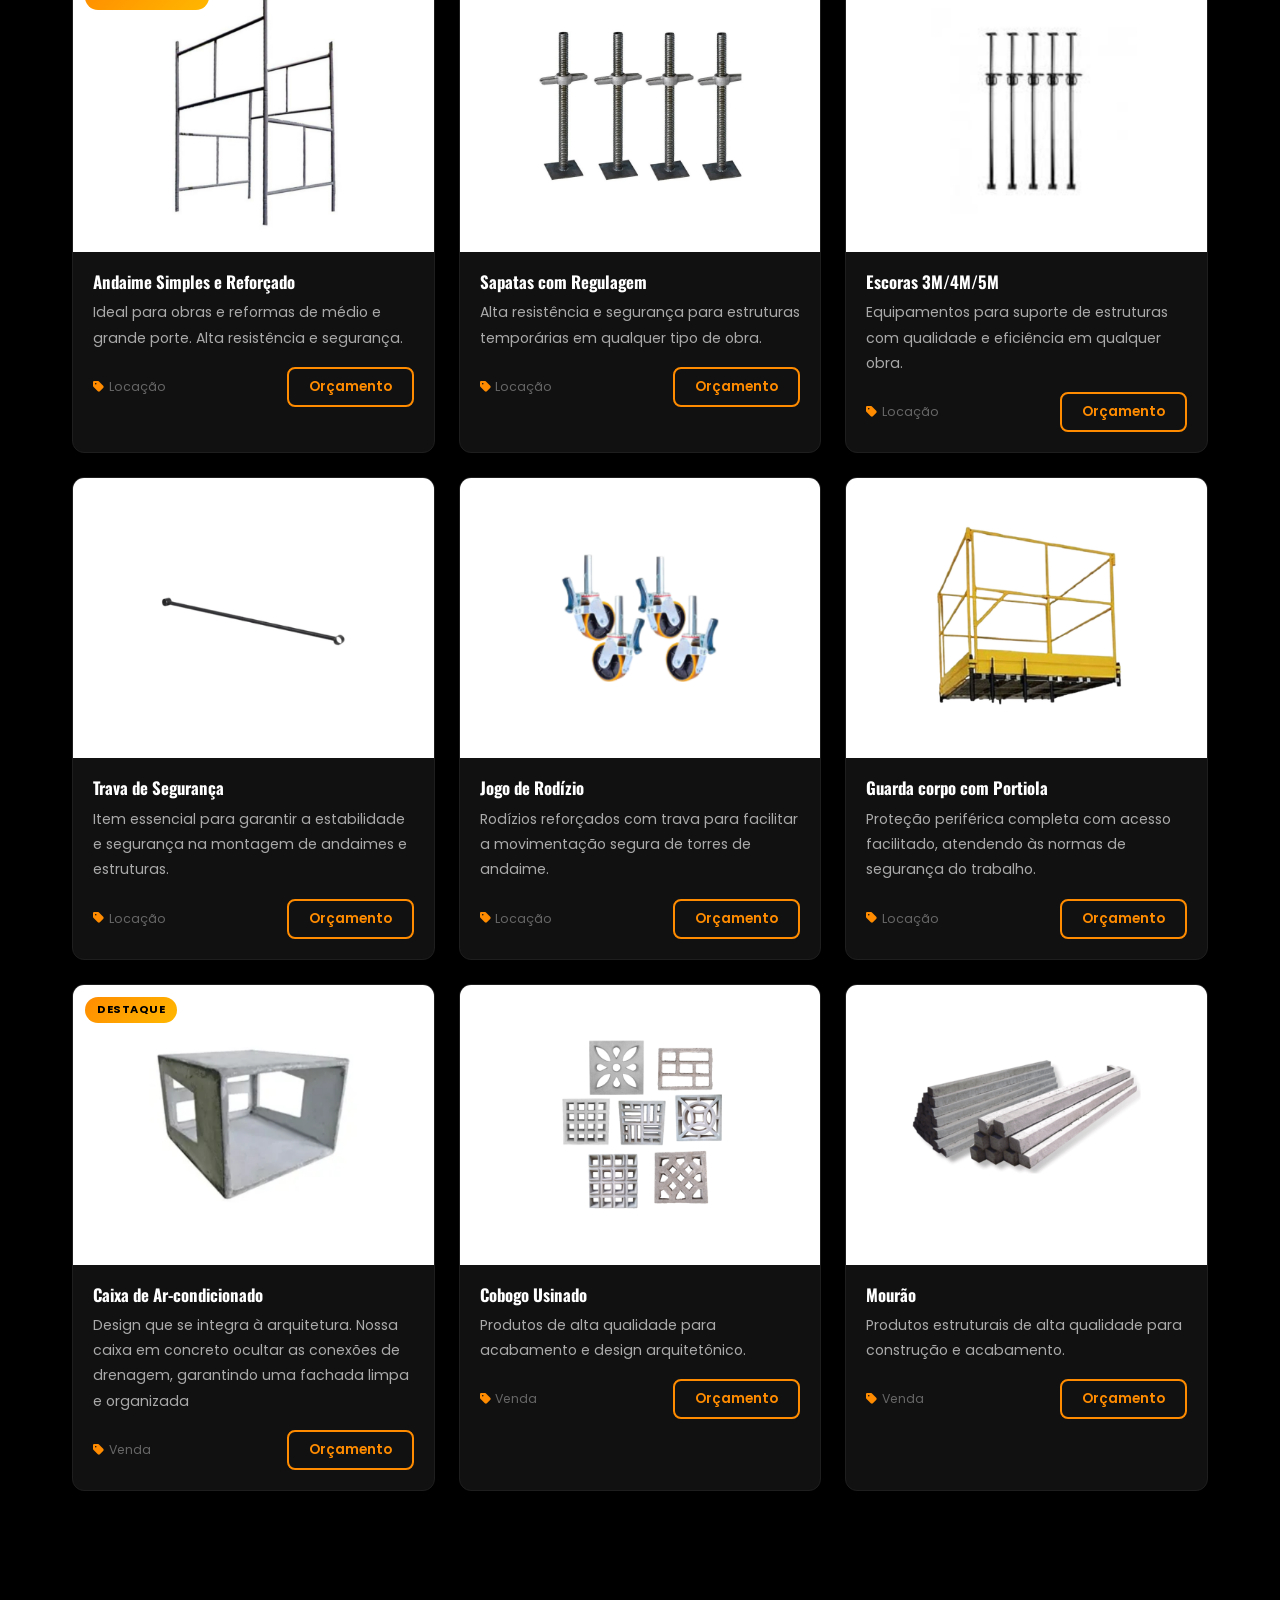
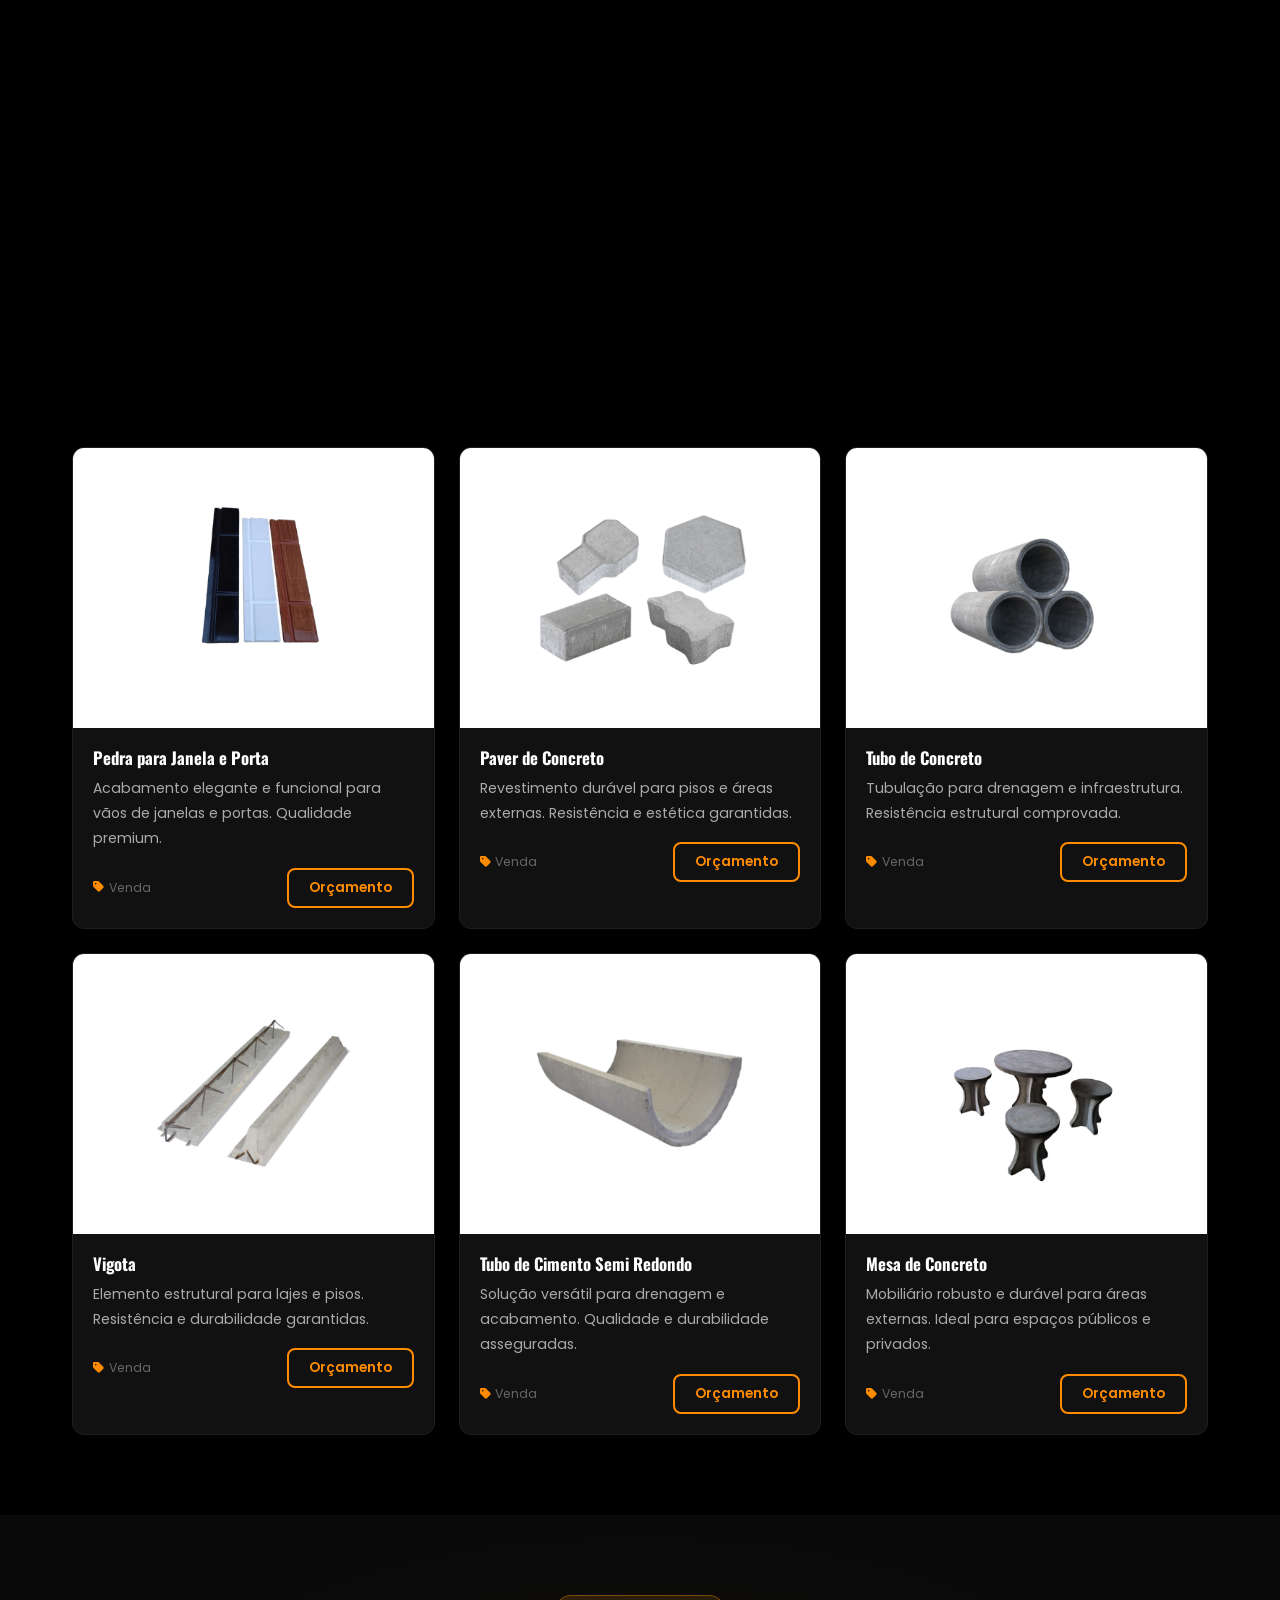
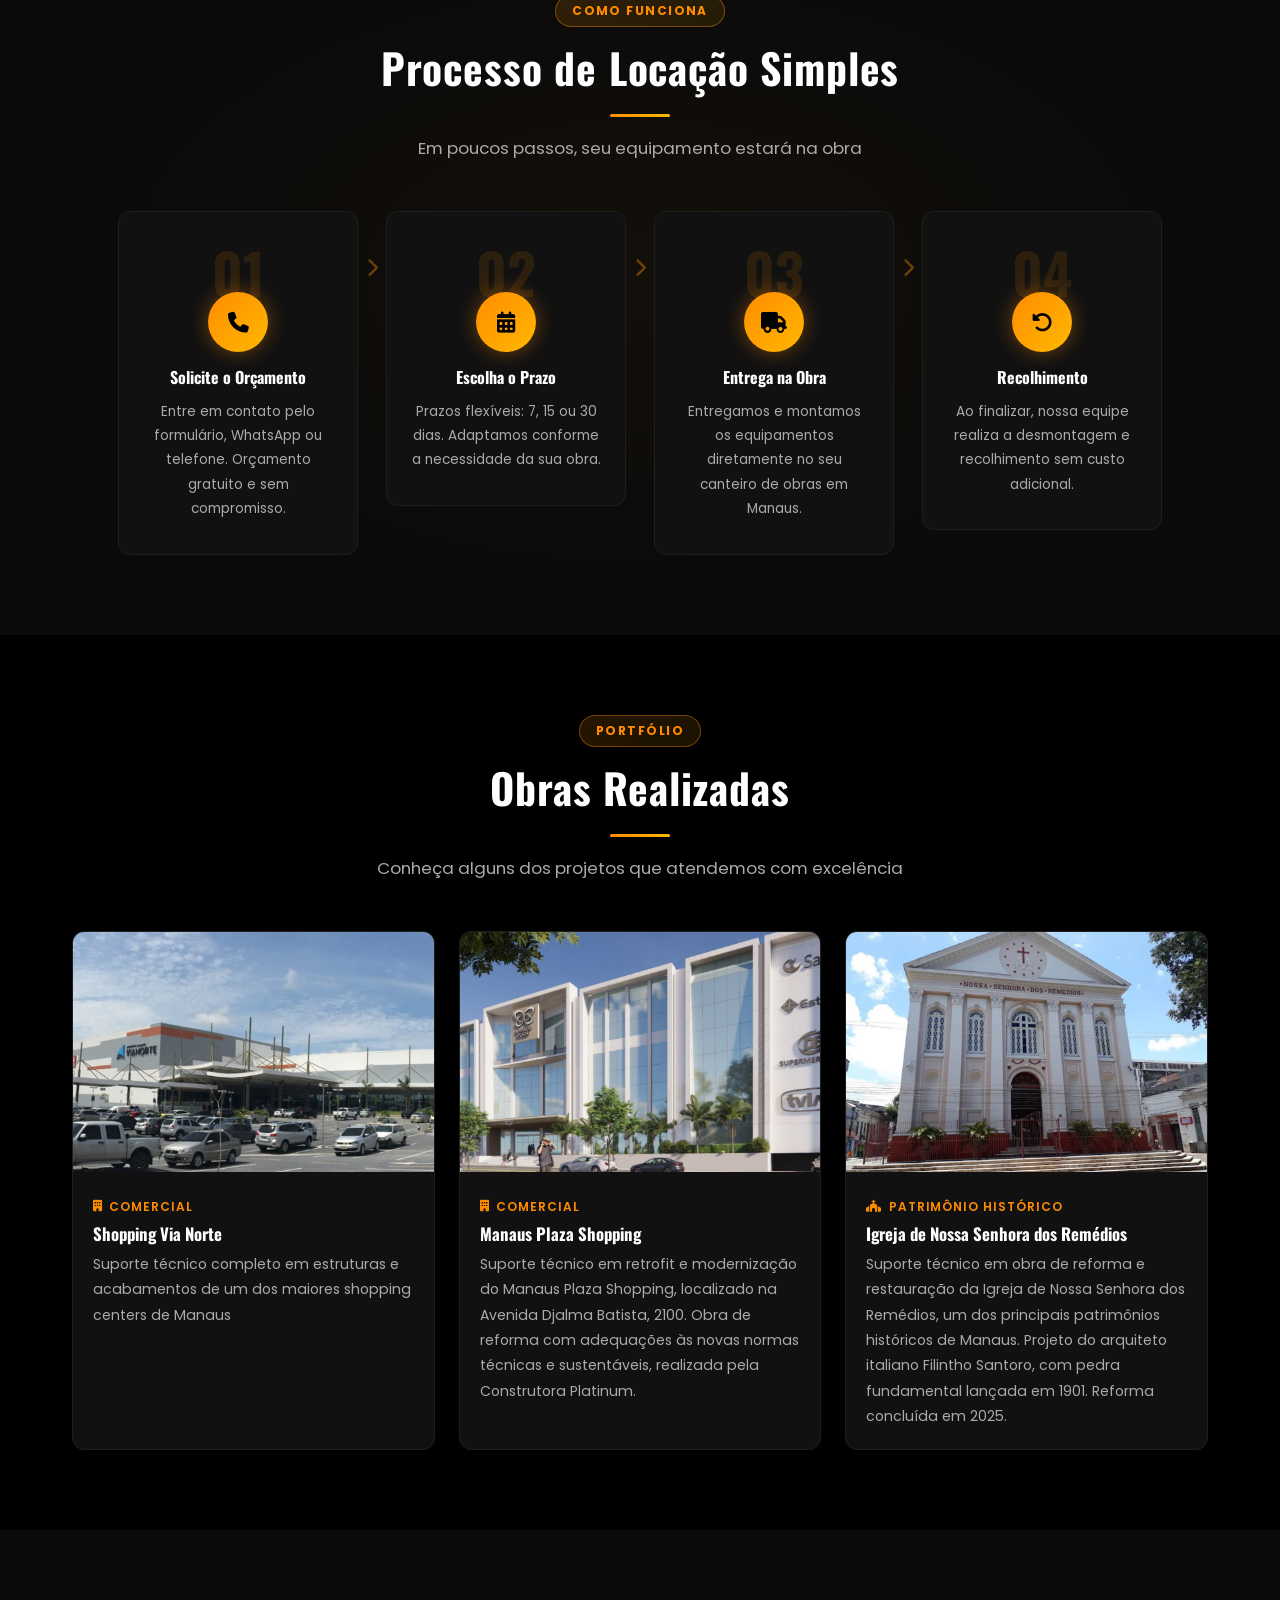
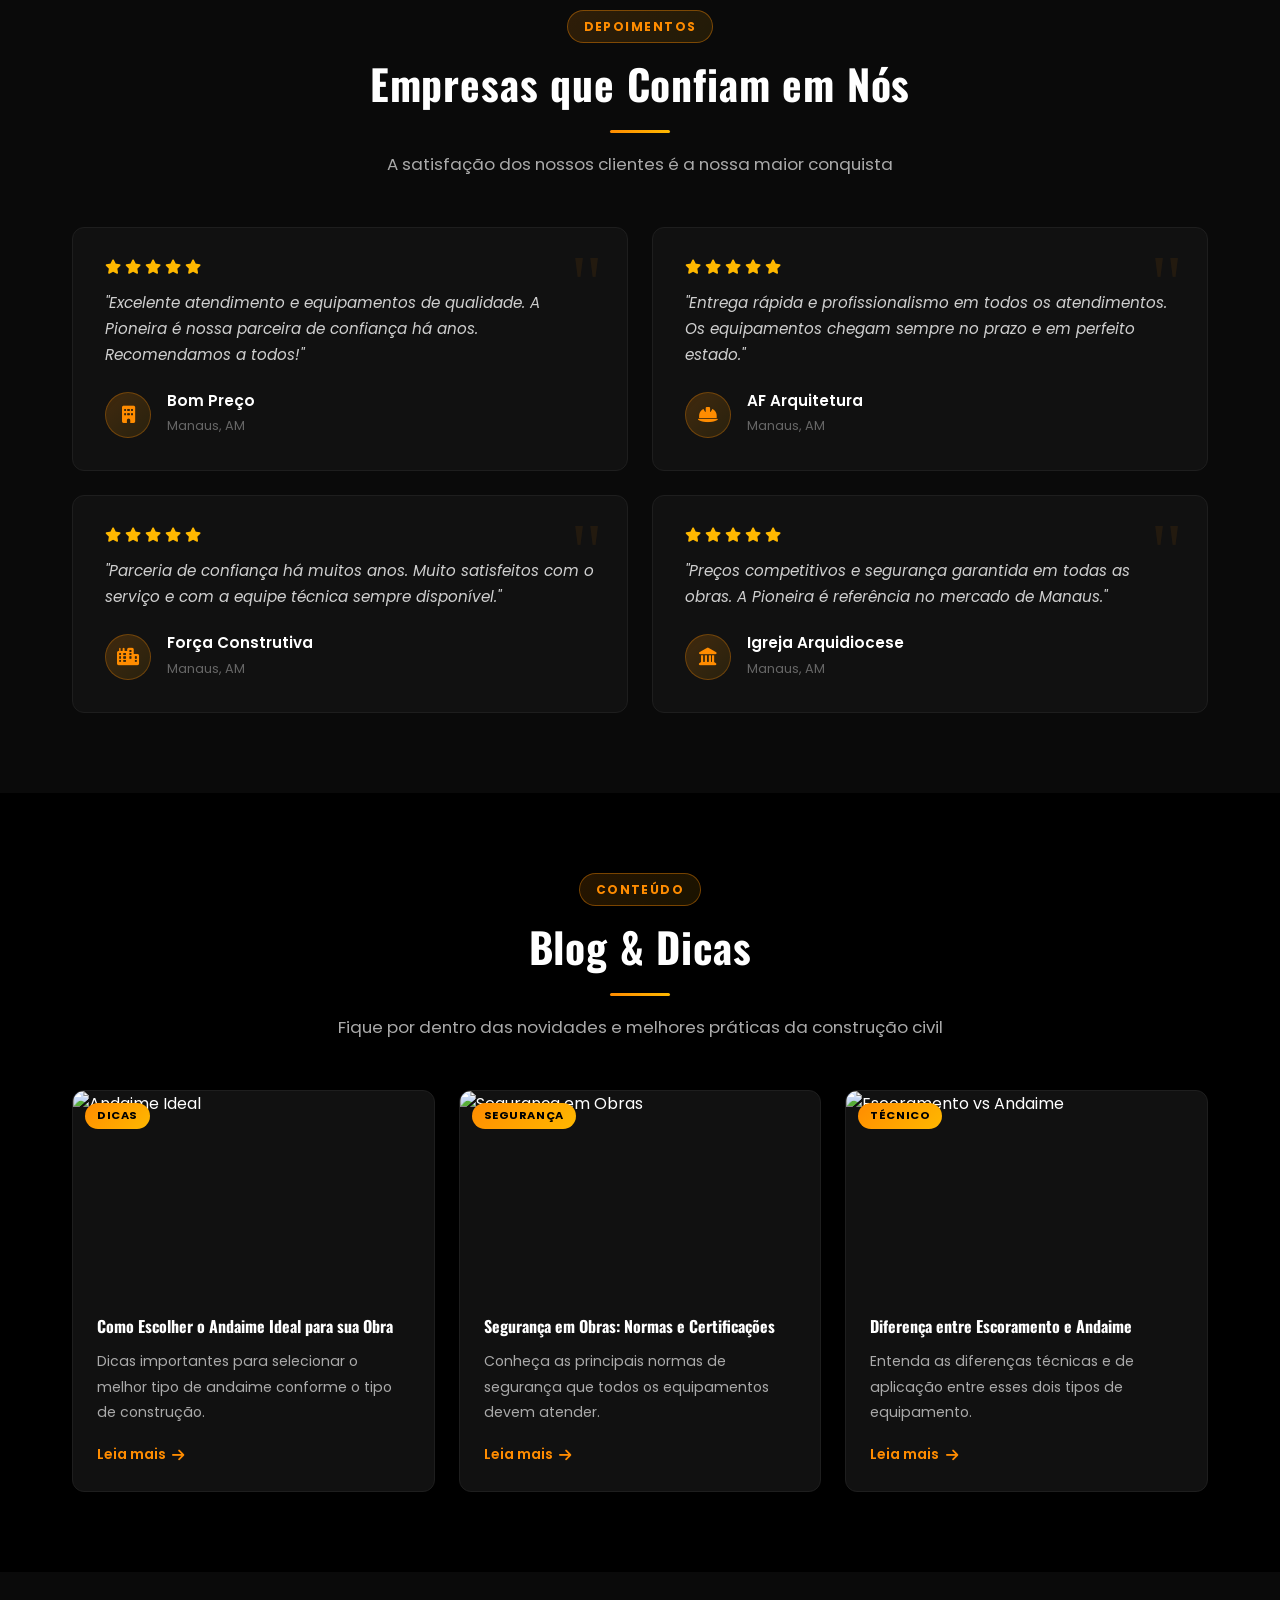
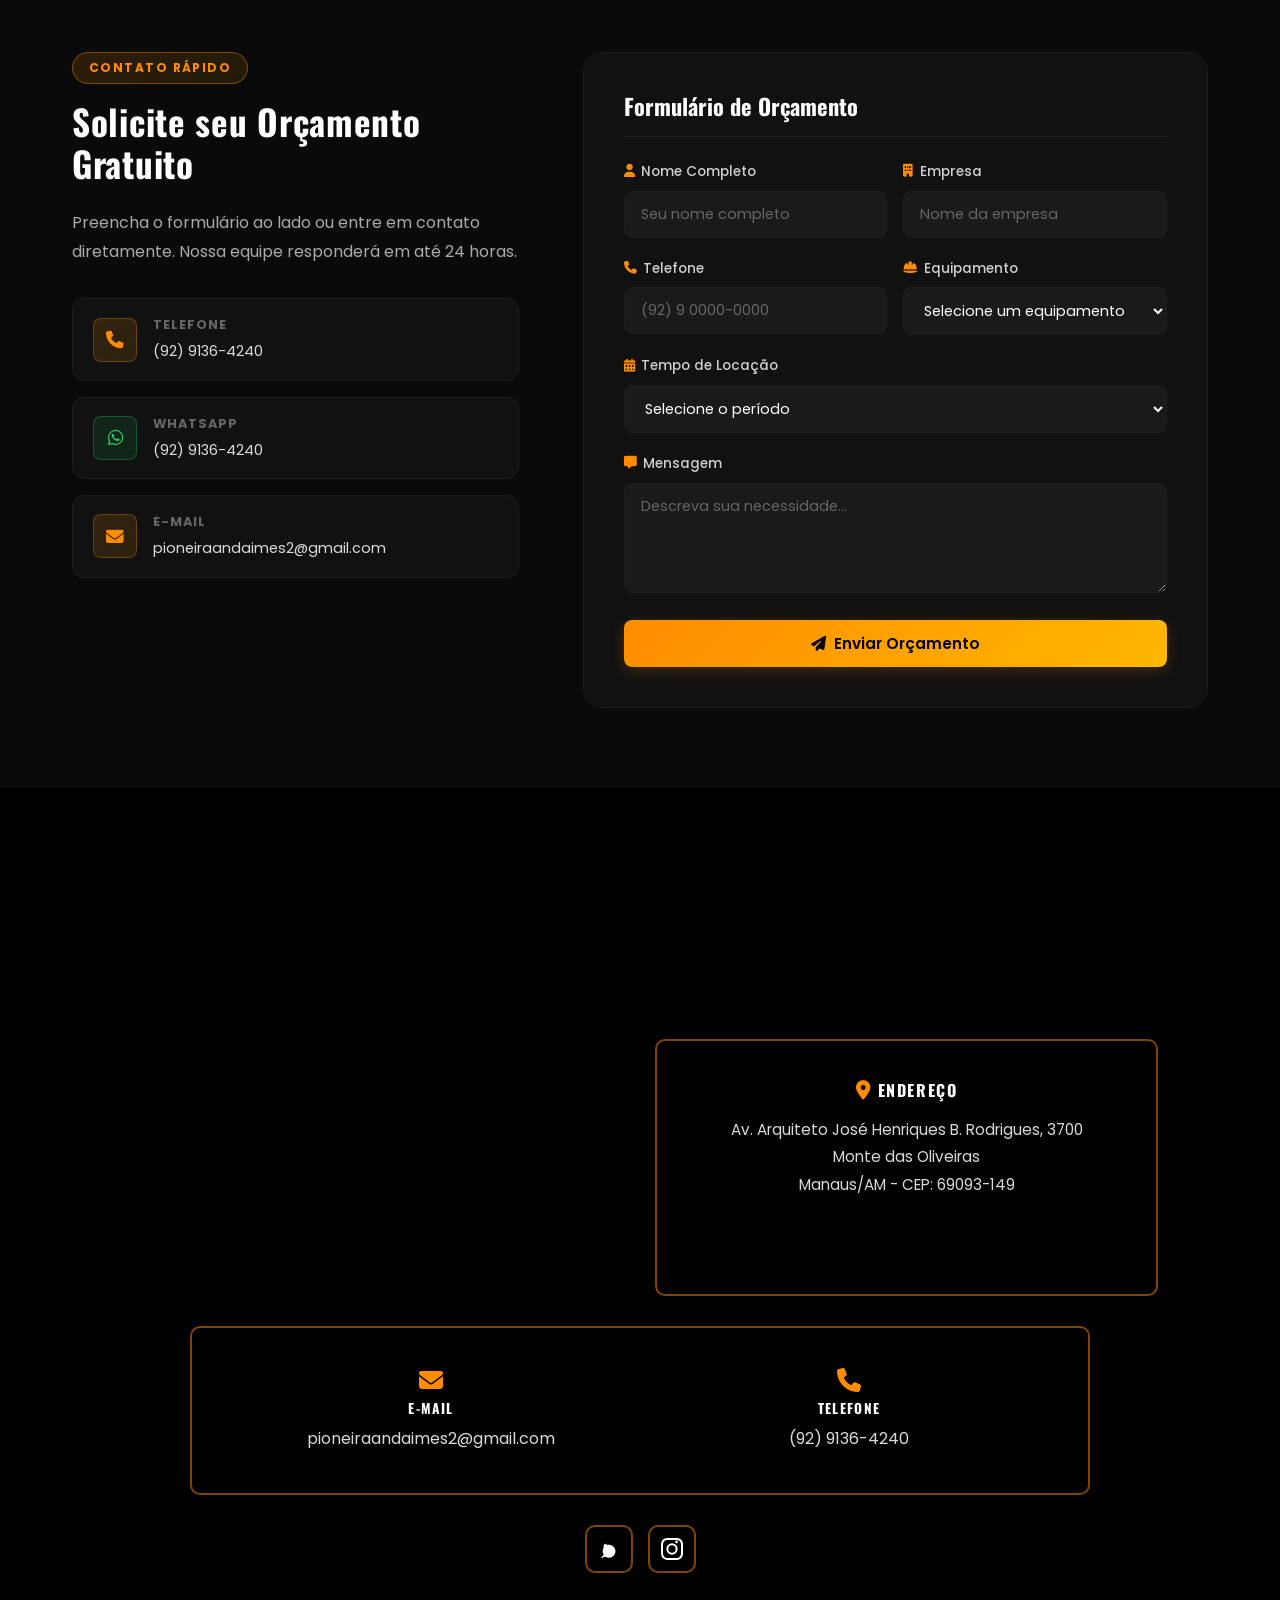
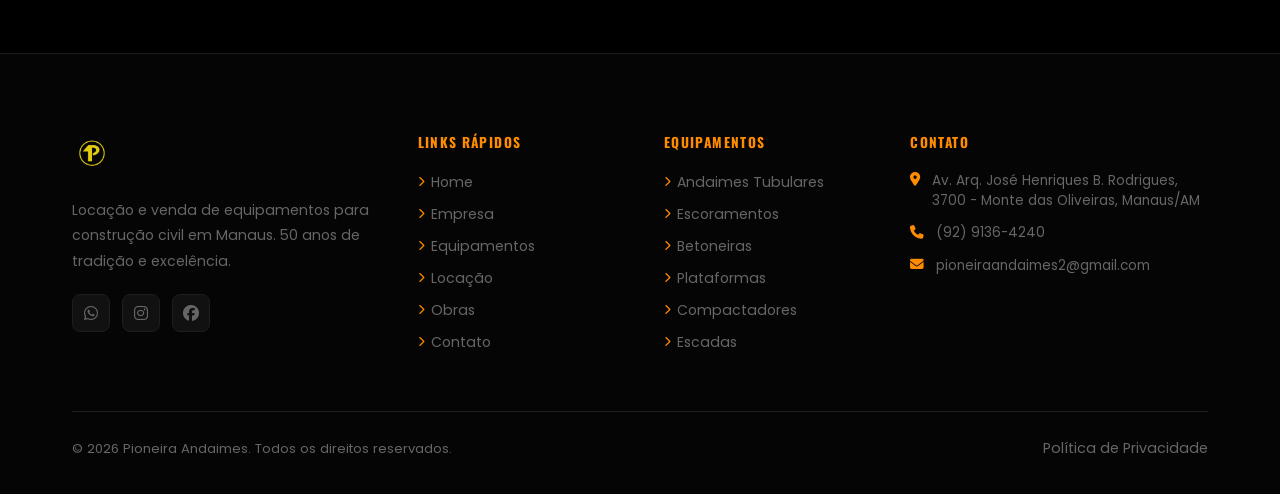
==== commit f840059a: "salvamento 1" ====
--- a/index.html
+++ b/index.html
@@ -418,7 +418,7 @@
                 </div>
                 <div class="equipamento-info">
                     <h3>Pingadeira de Concreto</h3>
-                    <p>Proteção eficiente contra infiltrações em janelas e portas. Durável e resistente ao tempo.</p>
+                    <p>Elemento essencial de proteção que impede a água da chuva de escorrer pelas paredes, evitando manchas, lodo, infiltrações e fissuras</p>
                     <div class="equipamento-footer">
                         <span class="equipamento-tag"><i class="fa-solid fa-tag"></i> Venda</span>
                         <button class="btn btn-outline" onclick="document.getElementById('orcamento').scrollIntoView({behavior:'smooth'})">Orçamento</button>
